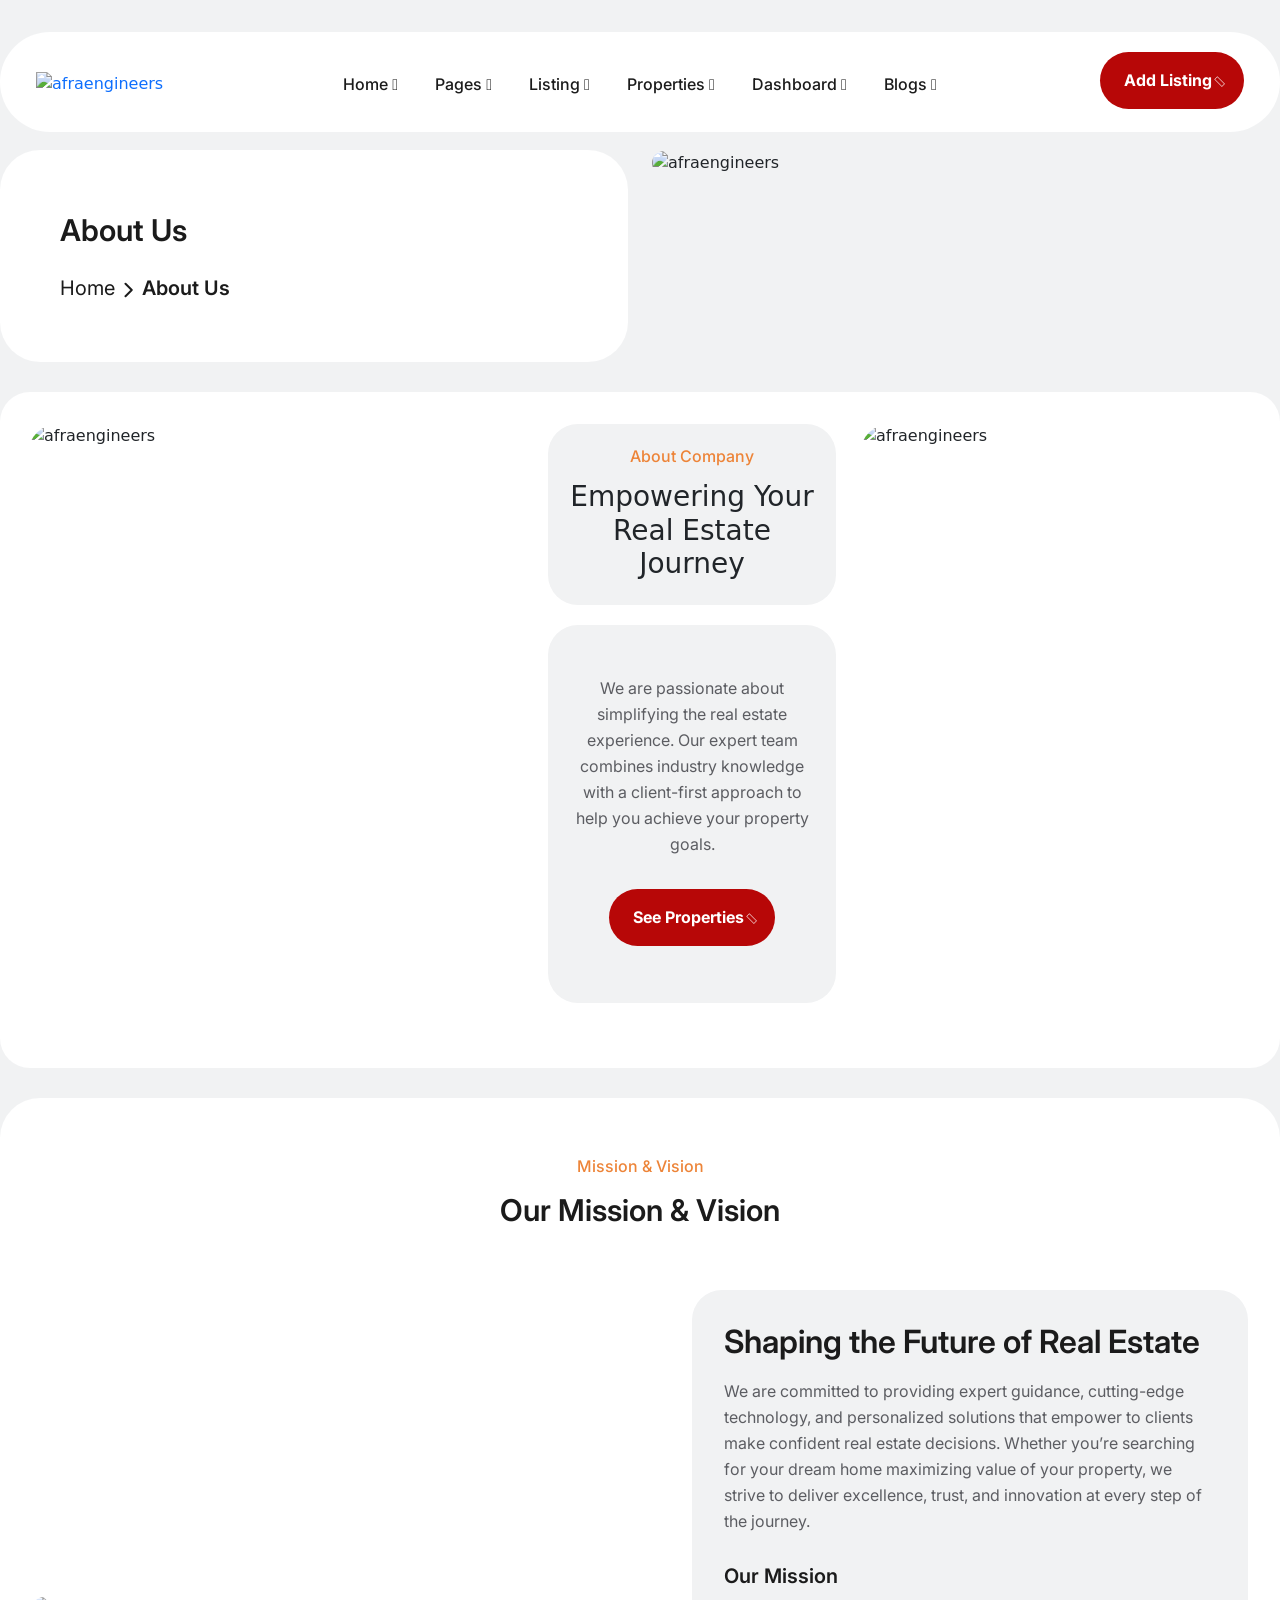
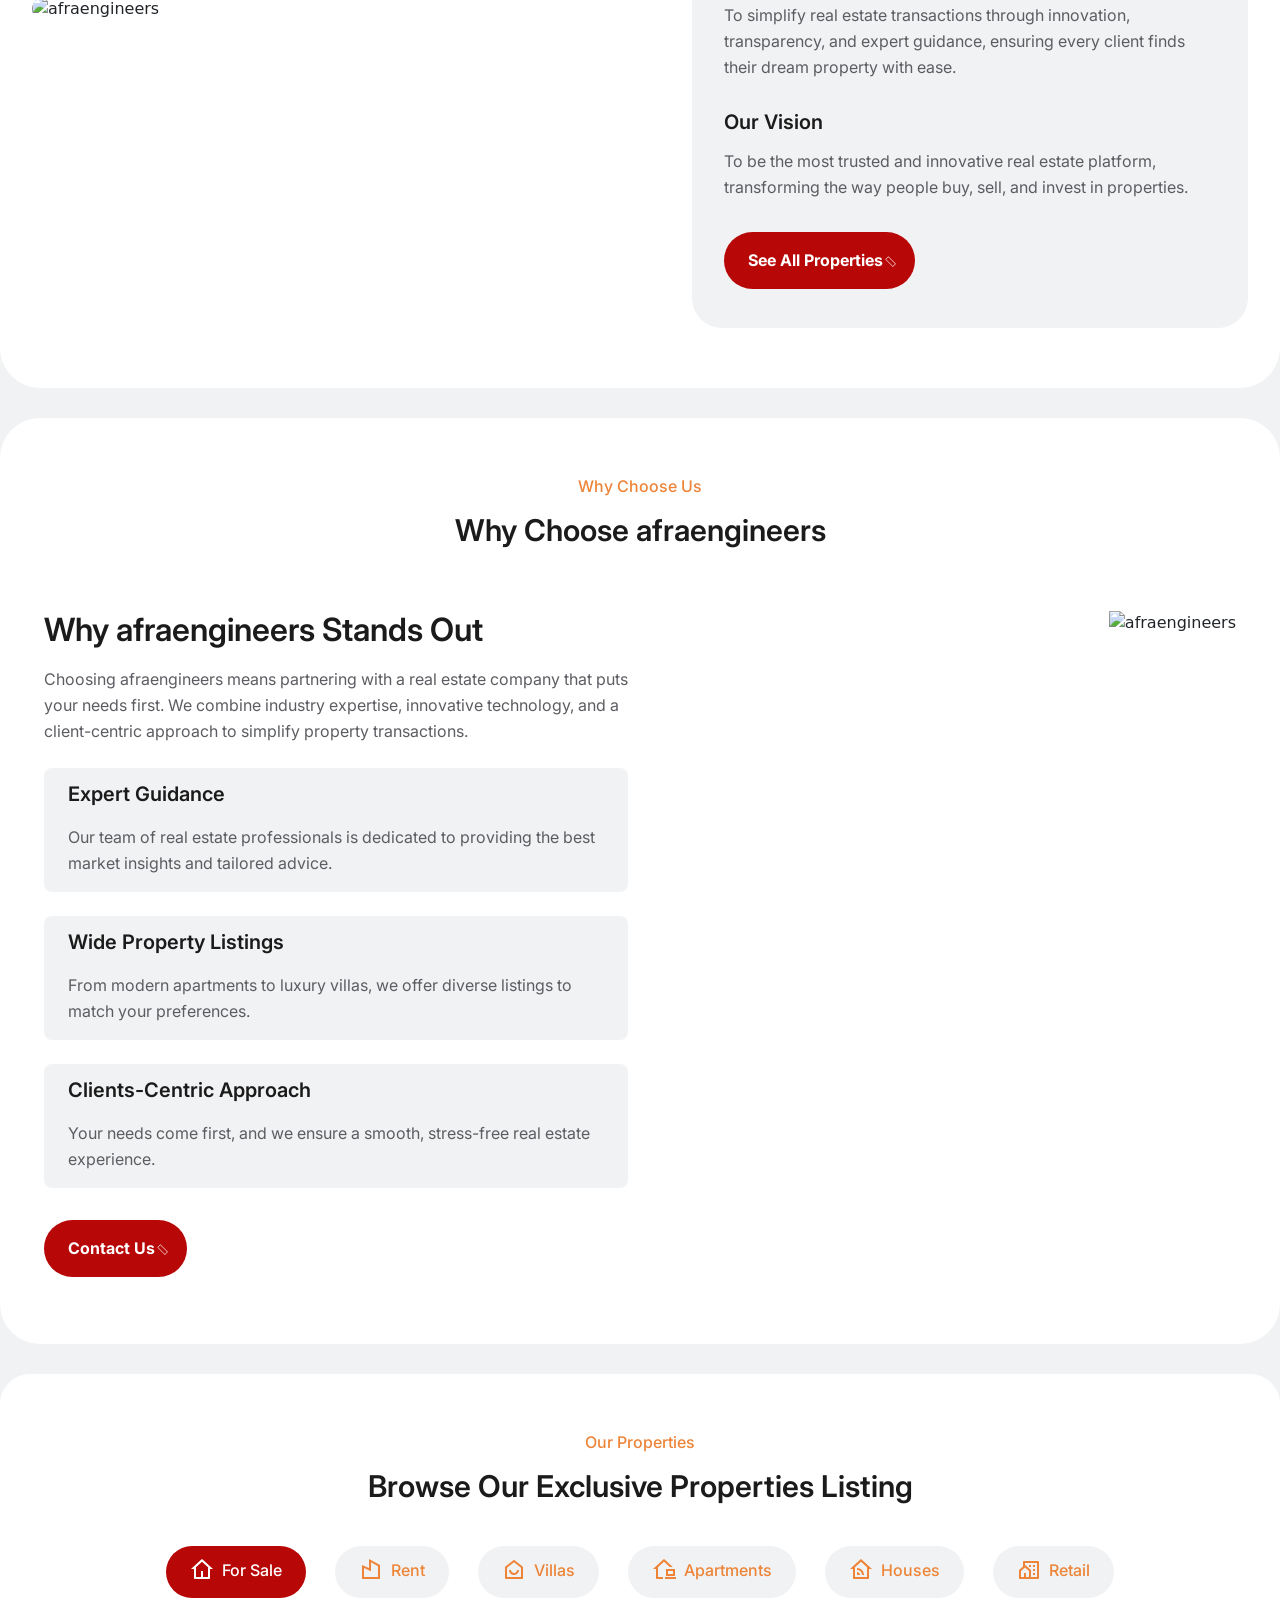
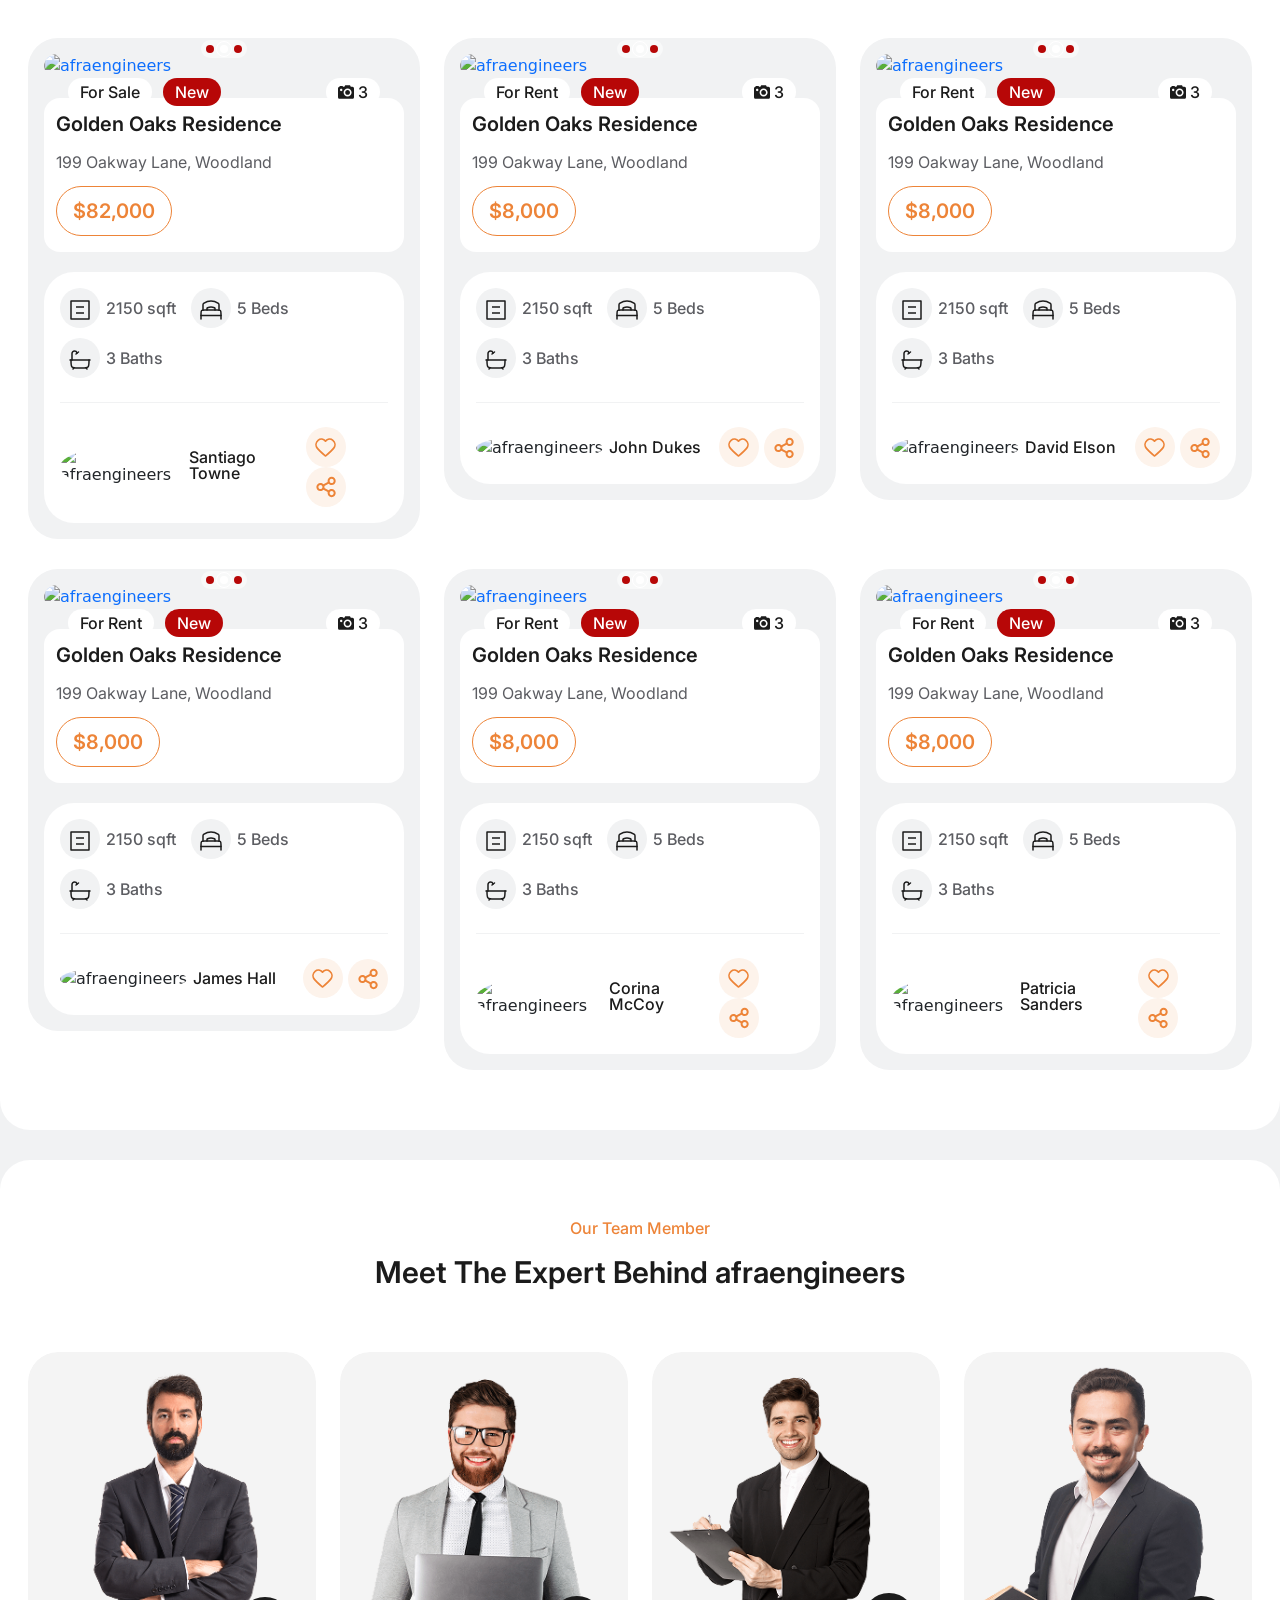
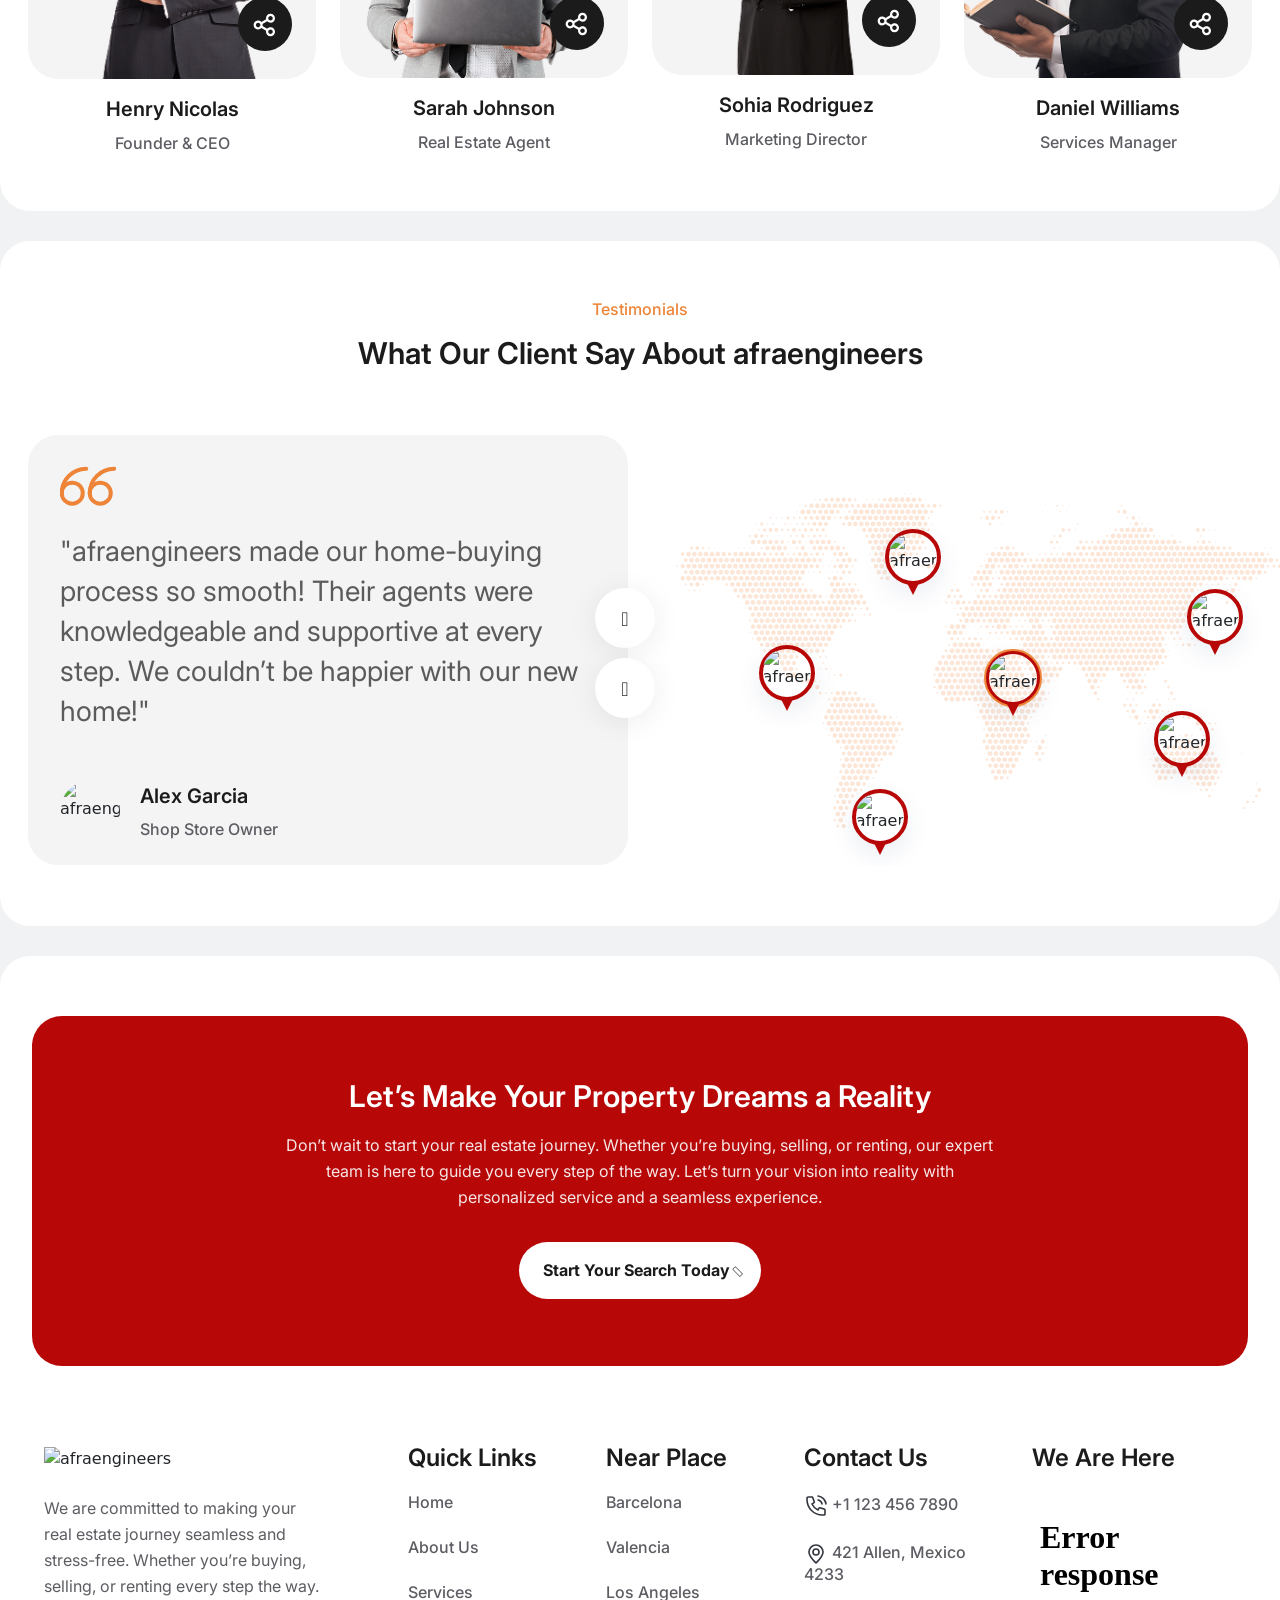
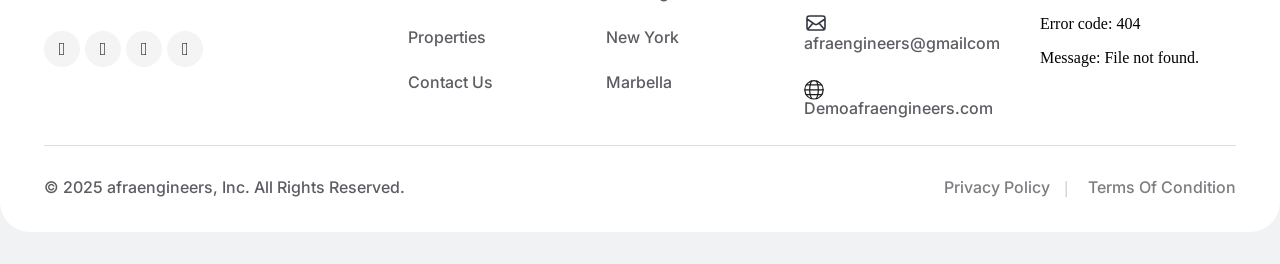
==== about-us.html @ 625a5a17 "intial changes" ====
<!DOCTYPE html>
<html lang="en">


<!-- Mirrored from afraengineers-html-demo.vercel.app/about-us.html by HTTrack Website Copier/3.x [XR&CO'2014], Wed, 22 Oct 2025 17:05:02 GMT -->
<!-- Added by HTTrack --><meta http-equiv="content-type" content="text/html;charset=utf-8" /><!-- /Added by HTTrack -->
<head>
  <meta charset="UTF-8">
  <meta name="viewport" content="width=device-width, initial-scale=1.0">
  <title>afraengineers - Real Esate Template </title>
  <!--=====FAB ICON=======-->
  <link rel="shortcut icon" href="assets/img/logo/fav-logo1.png" type="image/x-icon">
  <!--===== CSS LINK =======-->
  <link rel="stylesheet" href="assets/css/plugins/bootstrap.min.css">
  <link rel="stylesheet" href="assets/css/plugins/aos.css">
  <link rel="stylesheet" href="assets/css/plugins/fontawesome.css">
  <link rel="stylesheet" href="assets/css/plugins/magnific-popup.css">
  <link rel="stylesheet" href="assets/css/plugins/owlcarousel.min.css">
  <link rel="stylesheet" href="assets/css/plugins/sidebar.css">
  <link rel="stylesheet" href="assets/css/plugins/slick-slider.css">
  <link rel="stylesheet" href="assets/css/plugins/nice-select.css">
  <link rel="stylesheet" href="assets/css/plugins/swiper-slider.css">
  <link rel="stylesheet" href="assets/css/plugins/odometer.css">
  <link rel="stylesheet" href="assets/css/main.css">
</head>

<body class="body1 b-bg1">
  <!--===== PRELOADER STARTS =======-->
  <div class="preloader">
    <div class="loading-container">
      <div class="loading"></div>
      <div id="loading-icon"><img src="assets/img/logo/preloader.png" alt="afraengineers"></div>
    </div>
  </div>
  <!--===== PRELOADER ENDS =======-->
  <!--===== PROGRESS STARTS=======-->
  <div class="paginacontainer">
    <div class="progress-wrap">
      <svg class="progress-circle svg-content" width="100%" height="100%" viewBox="-1 -1 102 102">
        <path d="M50,1 a49,49 0 0,1 0,98 a49,49 0 0,1 0,-98" />
      </svg>
    </div>
  </div>
  <!--===== PROGRESS ENDS=======-->
  <!--=====HEADER START=======-->
  <header class="homepage1-body">
    <div id="vl-header-sticky" class="vl-header-area vl-transparent-header">
      <div class="container-fluid">
        <div class="row align-items-center">
          <div class="col-lg-2 col-md-6 col-6">
            <div class="vl-logo">
              <a href="index-2.html"><img src="assets/img/logo/logo1.png" alt="afraengineers"></a>
            </div>
          </div>
          <div class="col-lg-8 d-none d-lg-block">
            <div class="vl-main-menu text-center">
              <nav class="vl-mobile-menu-active">
                <ul>
                  <li class="has-dropdown">
                    <a href="#">Home <span><i class="fa-solid fa-angle-down d-lg-inline d-none"></i></span></a>
                    <div class="vl-mega-menu d-none d-lg-block">
                      <div class="vl-home-menu">
                        <div class="row gx-3 row-cols-1 row-cols-md-1 row-cols-lg-4">
                          <div class="col">
                            <div class="vl-home-thumb">
                              <div class="img1">
                                <img src="assets/img/all-images/demo/demo-img1.png" alt="afraengineers">
                              </div>
                              <a href="index-2.html">afraengineers - Homepage 01</a>
                              <div class="btn-area1">
                                <a href="index-2.html" class="vl-btn1">View Demo <span class="arrow1"><i class="fa-solid fa-arrow-right"></i></span><span class="arrow2"><i class="fa-solid fa-arrow-right"></i></span></a>
                              </div>
                              <div class="space20 d-lg-none d-block"></div>
                            </div>
                          </div>
                          <div class="col">
                            <div class="vl-home-thumb">
                              <div class="img1">
                                <img src="assets/img/all-images/demo/demo-img2.png" alt="afraengineers">
                              </div>
                              <a href="index2.html">afraengineers - Homepage 02</a>
                              <div class="btn-area1">
                                <a href="index2.html" class="vl-btn1">View Demo <span class="arrow1"><i class="fa-solid fa-arrow-right"></i></span><span class="arrow2"><i class="fa-solid fa-arrow-right"></i></span></a>
                              </div>
                              <div class="space20 d-lg-none d-block"></div>
                            </div>
                          </div>
                          <div class="col ">
                            <div class="vl-home-thumb">
                              <div class="img1">
                                <img src="assets/img/all-images/demo/demo-img3.png" alt="afraengineers">
                              </div>
                              <a href="index3.html">afraengineers - Homepage 03</a>
                              <div class="btn-area1">
                                <a href="index3.html" class="vl-btn1">View Demo <span class="arrow1"><i class="fa-solid fa-arrow-right"></i></span><span class="arrow2"><i class="fa-solid fa-arrow-right"></i></span></a>
                              </div>
                              <div class="space20 d-lg-none d-block"></div>
                            </div>
                          </div>
                          <div class="col ">
                            <div class="vl-home-thumb">
                              <div class="img1">
                                <img src="assets/img/all-images/demo/demo-img4.png" alt="afraengineers">
                              </div>
                              <a href="index4.html">afraengineers - Homepage 04</a>
                              <div class="btn-area1">
                                <a href="index4.html" class="vl-btn1">View Demo <span class="arrow1"><i class="fa-solid fa-arrow-right"></i></span><span class="arrow2"><i class="fa-solid fa-arrow-right"></i></span></a>
                              </div>
                              <div class="space20 d-lg-none d-block"></div>
                            </div>
                          </div>
                        </div>
                      </div>
                    </div>
                    <!--Only for mobile menu-->
                    <ul class="sub-menu d-lg-none">
                      <li><a href="index-2.html">Homepage 01</a></li>
                      <li><a href="index2.html">Homepage 02</a></li>
                      <li><a href="index3.html">Homepage 03</a></li>
                      <li><a href="index4.html">Homepage 04</a></li>
                    </ul>
                  </li>
                  <li class="has-dropdown">
                    <a href="#">Pages <span><i class="fa-solid fa-angle-down d-lg-inline d-none"></i></span></a>
                    <ul class="sub-menu">
                      <li><a href="about-us.html">About Us</a></li>
                      <li><a href="our-service.html">Our Services</a></li>
                      <li><a href="pricing.html">Pricing</a></li>
                      <li><a href="contact.html">Contact Us</a></li>
                      <li><a href="faq.html">FAQ's</a></li>
                      <li><a href="privacy-policy.html">Privacy Policy</a></li>
                    </ul>
                  </li>
                  <li><a href="#">Listing <span><i class="fa-solid fa-angle-down d-lg-inline d-none"></i></span></a>
                    <ul class="sub-menu">
                      <li><a href="property-halfmap-grid.html">Property Half Grid</a></li>
                      <li><a href="property-halfmap-list.html">Property Half Map List</a></li>
                      <li><a href="topmap-grid.html">Property Top Map Grid</a></li>
                      <li><a href="topmap-list.html">Property Top Map List</a></li>
                      <li><a href="sidebar-grid.html">Find Sidebar Grid</a></li>
                      <li><a href="sidebar-list.html">Find Sidebar List</a></li>
                    </ul>
                  </li>
                  <li><a href="#">Properties <span><i class="fa-solid fa-angle-down d-lg-inline d-none"></i></span></a>
                    <ul class="sub-menu">
                      <li><a href="property-details-v1.html">Property Details 01</a></li>
                      <li><a href="property-details-v2.html">Property Details 02</a></li>
                      <li><a href="property-details-v3.html">Property Details 03</a></li>
                      <li><a href="property-details-v4.html">Property Details 04</a></li>
                    </ul>
                  </li>
                  <li><a href="#">Dashboard <span><i class="fa-solid fa-angle-down d-lg-inline d-none"></i></span></a>
                    <ul class="sub-menu">
                      <li><a href="dashboard.html">Dashboard</a></li>
                      <li><a href="my-property.html">My Properties</a></li>
                      <li><a href="message.html">Message</a></li>
                      <li><a href="my-favorites.html">My Favourites</a></li>
                      <li><a href="reviews.html">Reviews</a></li>
                      <li><a href="my-profile.html">My Propfile</a></li>
                      <li><a href="add-property.html">Add Property</a></li>
                    </ul>
                  </li>
                  <li><a href="#">Blogs <span><i class="fa-solid fa-angle-down d-lg-inline d-none"></i></span></a>
                    <ul class="sub-menu">
                      <li><a href="blog.html">Blog Default</a></li>
                      <li><a href="blog-grid.html">Blog Grid</a></li>
                      <li><a href="blog-detail.html">Blog Post Details</a></li>
                    </ul>
                  </li>
                </ul>
              </nav>
            </div>
          </div>
          <div class="col-lg-2 col-md-6 col-6">
            <div class="vl-hero-btn d-none d-lg-block text-end">
              <div class="btn-area1">
                <a href="add-property.html" class="vl-btn1">Add Listing <span class="arrow1"><i class="fa-solid fa-arrow-right"></i></span><span class="arrow2"><i class="fa-solid fa-arrow-right"></i></span></a>
              </div>
            </div>
            <div class="vl-header-action-item d-block d-lg-none">
              <button type="button" class="vl-offcanvas-toggle">
                <i class="fa-solid fa-bars-staggered"></i>
              </button>
            </div>
          </div>
        </div>
      </div>
    </div>
  </header>
  <!--=====HEADER END =======-->
  <!--===== MOBILE HEADER STARTS =======-->
  <div class="homepage1-body">
    <div class="vl-offcanvas">
      <div class="vl-offcanvas-wrapper">
        <div class="vl-offcanvas-header d-flex justify-content-between align-items-center mb-90">
          <div class="vl-offcanvas-logo">
            <a href="index-2.html"><img src="assets/img/logo/logo1.png" alt="afraengineers"></a>
          </div>
          <div class="vl-offcanvas-close">
            <button class="vl-offcanvas-close-toggle"><i class="fa-solid fa-xmark"></i></button>
          </div>
        </div>
        <div class="vl-offcanvas-menu d-lg-none mb-40">
          <nav></nav>
        </div>
        <div class="space20"></div>
        <div class="vl-offcanvas-info">
          <h3 class="vl-offcanvas-sm-title">Contact Us</h3>
          <div class="space20"></div>
          <span><a href="#"> <i class="fa-regular fa-envelope"></i> +57 9954 6476</a></span>
          <span><a href="#"><i class="fa-solid fa-phone"></i> hello@exdos.com</a></span>
          <span><a href="#"><i class="fa-solid fa-location-dot"></i> Bhemeara,Kushtia</a></span>
        </div>
        <div class="space20"></div>
        <div class="vl-offcanvas-social">
          <h3 class="vl-offcanvas-sm-title">Follow Us</h3>
          <div class="space20"></div>
          <a href="#"><i class="fab fa-facebook-f"></i></a>
          <a href="#"><i class="fab fa-twitter"></i></a>
          <a href="#"><i class="fab fa-linkedin-in"></i></a>
          <a href="#"><i class="fab fa-instagram"></i></a>
        </div>
      </div>
    </div>
    <div class="vl-offcanvas-overlay"></div>
  </div>
  <!--===== MOBILE HEADER STARTS =======-->
  <!--===== HERO AREA STARTS =======-->
  <div class="inner-header-area">
    <div class="containe-fluid">
      <div class="row">
        <div class="col-lg-6">
          <div class="inner-header heading1">
            <h2>About Us</h2>
            <div class="space28"></div>
            <p><a href="index-2.html">Home</a> <svg xmlns="http://www.w3.org/2000/svg" width="9" height="16" viewBox="0 0 9 16" fill="none">
                <path d="M1.5 1.74997L7.75 7.99997L1.5 14.25" stroke="#1B1B1B" stroke-width="2" stroke-linecap="round" stroke-linejoin="round" />
              </svg> About Us</p>
          </div>
        </div>
        <div class="col-lg-6">
          <div class="inner-images">
            <img src="assets/img/all-images/hero/hero-img9.png" alt="afraengineers">
          </div>
        </div>
      </div>
    </div>
  </div>
  <!--===== HERO AREA ENDS =======-->
  <div class="space30"></div>
  <!--===== ABOUT AREA STARTS =======-->
  <div class="about1-section-area">
    <div class="container-fluid">
      <div class="row">
        <div class="col-lg-5">
          <div class="about-img1 image-anime reveal">
            <img src="assets/img/all-images/about/about-img1.png" alt="afraengineers">
          </div>
        </div>
        <div class="col-lg-3">
          <div class="heading1">
            <div class="head">
              <h5>About Company</h5>
              <div class="space16"></div>
              <h3>Empowering Your Real Estate Journey</h3>
            </div>
            <div class="space20"></div>
            <div class="perag-bg">
              <p data-aos="fade-up" data-aos-duration="900">We are passionate about simplifying the real estate experience. Our expert team combines industry knowledge with a client-first approach to help you achieve your property goals. </p>
              <div class="space32"></div>
              <div class="btn-area1" data-aos="fade-up" data-aos-duration="1000">
                <a href="property-details-v1.html" class="vl-btn1">See Properties <span class="arrow1"><i class="fa-solid fa-arrow-right"></i></span><span class="arrow2"><i class="fa-solid fa-arrow-right"></i></span></a>
              </div>
            </div>
          </div>
        </div>
        <div class="col-lg-4">
          <div class="about-img2 image-anime reveal">
            <img src="assets/img/all-images/about/about-img2.png" alt="afraengineers">
          </div>
        </div>
      </div>
    </div>
  </div>
  <!--===== ABOUT AREA ENDS =======-->
  <div class="space30"></div>
  <!--===== OTHERS AREA STARTS =======-->
  <div class="miision1">
    <div class="containr-fluid">
      <div class="row">
        <div class="col-lg-6 m-auto">
          <div class="heading1 text-center space-margin60">
            <h5>Mission & Vision</h5>
            <div class="space16"></div>
            <h2>Our Mission & Vision</h2>
          </div>
        </div>
      </div>
      <div class="row align-items-center">
        <div class="col-lg-6">
          <div class="images1">
            <img src="assets/img/all-images/others/others-img8.png" alt="afraengineers">
          </div>
        </div>
        <div class="col-lg-6">
          <div class="mission-heading heading1">
            <h2>Shaping the Future of Real Estate</h2>
            <div class="space16"></div>
            <p>We are committed to providing expert guidance, cutting-edge technology, and personalized solutions that empower to clients make confident real estate decisions. Whether you’re searching for your dream home maximizing value of your property, we strive to deliver excellence, trust, and innovation at every step of the journey.</p>
            <div class="space32"></div>
            <h3>Our Mission</h3>
            <div class="space16"></div>
            <p>To simplify real estate transactions through innovation, transparency, and expert guidance, ensuring every client finds their dream property with ease.</p>
            <div class="space32"></div>
            <h3>Our Vision</h3>
            <div class="space16"></div>
            <p>To be the most trusted and innovative real estate platform, transforming the way people buy, sell, and invest in properties.</p>
            <div class="space32"></div>
            <div class="btn-area1">
              <a href="property-details-v1.html" class="vl-btn1">See All Properties <span class="arrow1"><i class="fa-solid fa-arrow-right"></i></span><span class="arrow2"><i class="fa-solid fa-arrow-right"></i></span></a>
            </div>
          </div>
        </div>
      </div>
    </div>
  </div>
  <!--===== OTHERS AREA ENDS =======-->
  <div class="space30"></div>
  <!--===== OTHERS AREA STARTS =======-->
  <div class="choose1">
    <div class="container-fluid">
      <div class="row">
        <div class="col-lg-5 m-auto">
          <div class="heading1 text-center space-margin60">
            <h5>Why Choose Us</h5>
            <div class="space16"></div>
            <h2>Why Choose afraengineers</h2>
          </div>
        </div>
      </div>
      <div class="row">
        <div class="col-lg-6">
          <div class="choose-heading heading1">
            <h2>Why afraengineers Stands Out</h2>
            <div class="space16"></div>
            <p>Choosing afraengineers means partnering with a real estate company that puts your needs first. We combine industry expertise, innovative technology, and a client-centric approach to simplify property transactions.</p>
            <div class="space24"></div>
            <div class="choose-box">
              <a href="our-service.html">Expert Guidance</a>
              <div class="space16"></div>
              <p>Our team of real estate professionals is dedicated to providing the best market insights and tailored advice.</p>
            </div>
            <div class="space24"></div>
            <div class="choose-box">
              <a href="our-service.html">Wide Property Listings</a>
              <div class="space16"></div>
              <p>From modern apartments to luxury villas, we offer diverse listings to match your preferences.</p>
            </div>
            <div class="space24"></div>
            <div class="choose-box">
              <a href="our-service.html">Clients-Centric Approach</a>
              <div class="space16"></div>
              <p>Your needs come first, and we ensure a smooth, stress-free real estate experience.</p>
            </div>
            <div class="space32"></div>
            <div class="btn-area1">
              <a href="contact.html" class="vl-btn1">Contact Us <span class="arrow1"><i class="fa-solid fa-arrow-right"></i></span><span class="arrow2"><i class="fa-solid fa-arrow-right"></i></span></a>
            </div>
          </div>
        </div>
        <div class="col-lg-6">
          <div class="chosse-images">
            <img src="assets/img/elements/elements8.png" alt="afraengineers" class="elements8">
            <div class="img1 text-end">
              <img src="assets/img/all-images/others/others-img9.png" alt="afraengineers">
            </div>
            <div class="img2">
              <img src="assets/img/all-images/others/others-img10.png" alt="afraengineers">
            </div>
          </div>
        </div>
      </div>
    </div>
  </div>
  <!--===== OTHERS AREA ENDS =======-->
  <div class="space30"></div>
  <!--===== PROPERTY AREA STARTS =======-->
  <div class="property1">
    <div class="container-fluid">
      <div class="row">
        <div class="col-lg-9 m-auto">
          <div class="heading1 text-center">
            <h5>Our Properties</h5>
            <div class="space16"></div>
            <h2>Browse Our Exclusive Properties Listing</h2>
          </div>
          <div class="space40"></div>
        </div>
      </div>
      <div class="row">
        <div class="col-lg-10 m-auto">
          <div class="property-list-tab">
            <ul class="nav nav-pills" id="pills-tab" role="tablist">
              <li class="nav-item" role="presentation">
                <button class="nav-link active" id="pills-home-tab" data-bs-toggle="pill" data-bs-target="#pills-home" type="button" role="tab" aria-controls="pills-home" aria-selected="true"><svg xmlns="http://www.w3.org/2000/svg" viewBox="0 0 24 24" fill="currentColor">
                    <path d="M19 21H5C4.44772 21 4 20.5523 4 20V11L1 11L11.3273 1.6115C11.7087 1.26475 12.2913 1.26475 12.6727 1.6115L23 11L20 11V20C20 20.5523 19.5523 21 19 21ZM13 19H18V9.15745L12 3.7029L6 9.15745V19H11V13H13V19Z"></path>
                  </svg> For Sale</button>
              </li>
              <li class="nav-item" role="presentation">
                <button class="nav-link" id="pills-profile-tab" data-bs-toggle="pill" data-bs-target="#pills-profile" type="button" role="tab" aria-controls="pills-profile" aria-selected="false"><svg xmlns="http://www.w3.org/2000/svg" viewBox="0 0 24 24" fill="currentColor">
                    <path d="M10 10.1111V1L21 7V21H3V7L10 10.1111ZM12 4.36908V13.1886L5 10.0775V19H19V8.18727L12 4.36908Z"></path>
                  </svg> Rent</button>
              </li>
              <li class="nav-item" role="presentation">
                <button class="nav-link" id="pills-contact-tab" data-bs-toggle="pill" data-bs-target="#pills-contact" type="button" role="tab" aria-controls="pills-contact" aria-selected="false"><svg xmlns="http://www.w3.org/2000/svg" viewBox="0 0 24 24" fill="currentColor">
                    <path d="M19 19V9.79875L12 4.27675L5 9.79875V19H19ZM21 20C21 20.5523 20.5523 21 20 21H4C3.44772 21 3 20.5523 3 20V9.31391C3 9.00773 3.14027 8.71843 3.38065 8.52879L11.3807 2.21793C11.7438 1.93142 12.2562 1.93142 12.6193 2.21793L20.6193 8.52879C20.8597 8.71843 21 9.00773 21 9.31391V20ZM7 12H9C9 13.6569 10.3431 15 12 15C13.6569 15 15 13.6569 15 12H17C17 14.7614 14.7614 17 12 17C9.23858 17 7 14.7614 7 12Z"></path>
                  </svg> Villas</button>
              </li>
              <li class="nav-item" role="presentation">
                <button class="nav-link" id="pills-contact1-tab" data-bs-toggle="pill" data-bs-target="#pills-contact1" type="button" role="tab" aria-controls="pills-contact1" aria-selected="false"><svg xmlns="http://www.w3.org/2000/svg" viewBox="0 0 24 24" fill="currentColor">
                    <path d="M12.6727 1.61162 20.7999 9H17.8267L12 3.70302 6 9.15757V19.0001H11V21.0001H5C4.44772 21.0001 4 20.5524 4 20.0001V11.0001L1 11.0001 11.3273 1.61162C11.7087 1.26488 12.2913 1.26488 12.6727 1.61162ZM14 11H23V18H14V11ZM16 13V16H21V13H16ZM24 21H13V19H24V21Z"></path>
                  </svg> Apartments</button>
              </li>
              <li class="nav-item" role="presentation">
                <button class="nav-link" id="pills-contact2-tab" data-bs-toggle="pill" data-bs-target="#pills-contact2" type="button" role="tab" aria-controls="pills-contact2" aria-selected="false"><svg xmlns="http://www.w3.org/2000/svg" viewBox="0 0 24 24" fill="currentColor">
                    <path d="M6 19H18V9.15745L12 3.7029L6 9.15745V19ZM19 21H5C4.44772 21 4 20.5523 4 20V11L1 11L11.3273 1.6115C11.7087 1.26475 12.2913 1.26475 12.6727 1.6115L23 11L20 11V20C20 20.5523 19.5523 21 19 21ZM8 9.99998C11.866 9.99998 15 13.134 15 17H13C13 14.2386 10.7614 12 8 12V9.99998ZM8 14C9.65685 14 11 15.3431 11 17H8V14Z"></path>
                  </svg> Houses</button>
              </li>
              <li class="nav-item" role="presentation">
                <button class="nav-link" id="pills-contact3-tab" data-bs-toggle="pill" data-bs-target="#pills-contact3" type="button" role="tab" aria-controls="pills-contact3" aria-selected="false"><svg xmlns="http://www.w3.org/2000/svg" viewBox="0 0 24 24" fill="currentColor">
                    <path d="M21 21H3C2.44772 21 2 20.5523 2 20V12.4868C2 12.1978 2.12501 11.9229 2.34282 11.733L6 8.54435V4C6 3.44772 6.44772 3 7 3H21C21.5523 3 22 3.44772 22 4V20C22 20.5523 21.5523 21 21 21ZM9 19H12V12.9416L8 9.45402L4 12.9416V19H7V15H9V19ZM14 19H20V5H8V7.12729C8.23444 7.12729 8.46888 7.20938 8.65718 7.37355L13.6572 11.733C13.875 11.9229 14 12.1978 14 12.4868V19ZM16 11H18V13H16V11ZM16 15H18V17H16V15ZM16 7H18V9H16V7ZM12 7H14V9H12V7Z"></path>
                  </svg> Retail</button>
              </li>
            </ul>
          </div>
        </div>
        <div class="space40"></div>
        <div class="col-lg-12">
          <div class="main-tabs-area">
            <div class="tab-content" id="pills-tabContent">
              <div class="tab-pane fade show active" id="pills-home" role="tabpanel" aria-labelledby="pills-home-tab" tabindex="0">
                <div class="row">
                  <div class="col-lg-4 col-md-6">
                    <div class="property-single-boxarea">
                      <div class="property-list-img-area owl-carousel">
                        <a href="property-details-v1.html">
                          <div class="img1 image-anime">
                            <img src="assets/img/all-images/properties/property-img1.png" alt="afraengineers">
                          </div>
                        </a>
                        <a href="property-details-v1.html">
                          <div class="img1 image-anime">
                            <img src="assets/img/all-images/properties/property-img2.png" alt="afraengineers">
                          </div>
                        </a>
                        <a href="property-details-v1.html">
                          <div class="img1 image-anime">
                            <img src="assets/img/all-images/properties/property-img3.png" alt="afraengineers">
                          </div>
                        </a>
                      </div>
                      <div class="space20"></div>
                      <div class="property-price">
                        <div class="text">
                          <a href="property-details-v1.html" class="title">Golden Oaks Residence</a>
                          <div class="space16"></div>
                          <p>199 Oakway Lane, Woodland </p>
                        </div>
                        <a href="#" class="price">$82,000</a>
                      </div>
                      <div class="space20"></div>
                      <div class="property-other-widget">
                        <ul>
                          <li><span><svg xmlns="http://www.w3.org/2000/svg" width="24" height="24" viewBox="0 0 24 24" fill="none">
                                <path d="M8 9H16M8 15H16" stroke="#1B1B1B" stroke-width="1.5" stroke-linejoin="round" />
                                <path d="M3 21H21V3.00046L3 3V21Z" stroke="#1B1B1B" stroke-width="1.5" stroke-linejoin="round" />
                              </svg></span>2150 sqft</li>
                          <li><span><svg xmlns="http://www.w3.org/2000/svg" width="24" height="24" viewBox="0 0 24 24" fill="none">
                                <path d="M22 17.5H2" stroke="#1B1B1B" stroke-width="1.5" stroke-linecap="round" stroke-linejoin="round" />
                                <path d="M22 21V16C22 14.1144 22 13.1716 21.4142 12.5858C20.8284 12 19.8856 12 18 12H6C4.11438 12 3.17157 12 2.58579 12.5858C2 13.1716 2 14.1144 2 16V21" stroke="#1B1B1B" stroke-width="1.5" stroke-linecap="round" stroke-linejoin="round" />
                                <path d="M16 12V10.6178C16 10.1103 15.9085 9.94054 15.4396 9.7405C14.4631 9.32389 13.2778 9 12 9C10.7222 9 9.53688 9.32389 8.5604 9.7405C8.09154 9.94054 8 10.1103 8 10.6178V12" stroke="#1B1B1B" stroke-width="1.5" stroke-linecap="round" />
                                <path d="M20 12V7.36057C20 6.66893 20 6.32311 19.8292 5.99653C19.6584 5.66995 19.4151 5.50091 18.9284 5.16283C16.9661 3.79978 14.5772 3 12 3C9.42282 3 7.03391 3.79978 5.07163 5.16283C4.58492 5.50091 4.34157 5.66995 4.17079 5.99653C4 6.32311 4 6.66893 4 7.36057V12" stroke="#1B1B1B" stroke-width="1.5" stroke-linecap="round" />
                              </svg></span>5 Beds</li>
                          <li><span><svg xmlns="http://www.w3.org/2000/svg" width="24" height="24" viewBox="0 0 24 24" fill="none">
                                <path d="M6 20L5 21M18 20L19 21" stroke="#1B1B1B" stroke-width="1.5" stroke-linecap="round" />
                                <path d="M3 12V13C3 16.2998 3 17.9497 4.02513 18.9749C5.05025 20 6.70017 20 10 20H14C17.2998 20 18.9497 20 19.9749 18.9749C21 17.9497 21 16.2998 21 13V12" stroke="#1B1B1B" stroke-width="1.5" stroke-linecap="round" stroke-linejoin="round" />
                                <path d="M2 12H22" stroke="#1B1B1B" stroke-width="1.5" stroke-linecap="round" />
                                <path d="M4 12V5.5234C4 4.12977 5.12977 3 6.5234 3C7.64166 3 8.62654 3.73598 8.94339 4.80841L9 5" stroke="#1B1B1B" stroke-width="1.5" stroke-linecap="round" />
                                <path d="M8 6L10.5 4" stroke="#1B1B1B" stroke-width="1.5" stroke-linecap="round" />
                              </svg></span>3 Baths</li>
                        </ul>
                        <div class="space24"></div>
                        <div class="btn-area">
                          <div class="name-area">
                            <div class="img">
                              <img src="assets/img/all-images/others/others-img1.png" alt="afraengineers">
                            </div>
                            <div class="text">
                              <a href="#">Santiago Towne</a>
                            </div>
                          </div>
                          <div class="love-share">
                            <a href="javascript:void(0)" class="heart"><img src="assets/img/icons/heart2.svg" alt="afraengineers" class="heart1"> <img src="assets/img/icons/heart1.svg" alt="afraengineers" class="heart2"></a>
                            <a href="#" class="share"><svg xmlns="http://www.w3.org/2000/svg" width="19" height="20" viewBox="0 0 19 20" fill="none">
                                <path
                                  d="M11.0373 14.6505L7.14942 12.5297C6.47355 13.2521 5.51175 13.7034 4.44452 13.7034C2.39902 13.7034 0.740814 12.0452 0.740814 9.99974C0.740814 7.95424 2.39902 6.29603 4.44452 6.29603C5.51169 6.29603 6.47345 6.74739 7.14931 7.46961L11.0373 5.34893C10.9646 5.05938 10.926 4.75628 10.926 4.44418C10.926 2.39868 12.5842 0.740479 14.6297 0.740479C16.6752 0.740479 18.3334 2.39868 18.3334 4.44418C18.3334 6.48968 16.6752 8.14789 14.6297 8.14789C13.5625 8.14789 12.6007 7.69651 11.9248 6.97424L8.0369 9.09492C8.10961 9.38446 8.14822 9.68761 8.14822 9.99974C8.14822 10.3119 8.10962 10.6149 8.03693 10.9045L11.9249 13.0252C12.6007 12.303 13.5625 11.8516 14.6297 11.8516C16.6752 11.8516 18.3334 13.5098 18.3334 15.5553C18.3334 17.6008 16.6752 19.259 14.6297 19.259C12.5842 19.259 10.926 17.6008 10.926 15.5553C10.926 15.2432 10.9646 14.94 11.0373 14.6505ZM4.44452 11.8516C5.46727 11.8516 6.29637 11.0225 6.29637 9.99974C6.29637 8.97696 5.46727 8.14789 4.44452 8.14789C3.42177 8.14789 2.59267 8.97696 2.59267 9.99974C2.59267 11.0225 3.42177 11.8516 4.44452 11.8516ZM14.6297 6.29603C15.6525 6.29603 16.4816 5.46693 16.4816 4.44418C16.4816 3.42143 15.6525 2.59233 14.6297 2.59233C13.6069 2.59233 12.7779 3.42143 12.7779 4.44418C12.7779 5.46693 13.6069 6.29603 14.6297 6.29603ZM14.6297 17.4071C15.6525 17.4071 16.4816 16.5781 16.4816 15.5553C16.4816 14.5325 15.6525 13.7034 14.6297 13.7034C13.6069 13.7034 12.7779 14.5325 12.7779 15.5553C12.7779 16.5781 13.6069 17.4071 14.6297 17.4071Z"
                                  fill="#ED8438" />
                              </svg></a>
                          </div>
                        </div>
                      </div>
                      <div class="rent-sale-area">
                        <ul>
                          <li><a href="#">For Sale</a></li>
                          <li><a href="#">New</a></li>
                        </ul>
                        <a href="#" class="camera"><svg xmlns="http://www.w3.org/2000/svg" width="16" height="14" viewBox="0 0 16 14" fill="none">
                            <path d="M12 7.39995C12 8.75995 10.96 9.79995 9.6 9.79995C8.24 9.79995 7.2 8.75995 7.2 7.39995C7.2 6.03995 8.24 4.99995 9.6 4.99995C10.96 4.99995 12 6.03995 12 7.39995ZM16 3.39995V12.2C16 13.08 15.28 13.8 14.4 13.8H1.6C0.72 13.8 0 13.08 0 12.2V3.39995C0 2.51995 0.72 1.79995 1.6 1.79995V0.999951H4.8V1.79995H6.4L7.2 0.199951H12L12.8 1.79995H14.4C15.28 1.79995 16 2.51995 16 3.39995ZM4.4 4.99995C4.4 4.35995 3.84 3.79995 3.2 3.79995C2.56 3.79995 2 4.35995 2 4.99995C2 5.63995 2.56 6.19995 3.2 6.19995C3.84 6.19995 4.4 5.63995 4.4 4.99995ZM13.6 7.39995C13.6 5.15995 11.84 3.39995 9.6 3.39995C7.36 3.39995 5.6 5.15995 5.6 7.39995C5.6 9.63995 7.36 11.4 9.6 11.4C11.84 11.4 13.6 9.63995 13.6 7.39995Z" fill="#1B1B1B" />
                          </svg> 3</a>
                      </div>
                      <div class="btn-area1 text-center">
                        <a href="property-details-v1.html" class="vl-btn1">View Property Details <span class="arrow1"><i class="fa-solid fa-arrow-right"></i></span><span class="arrow2"><i class="fa-solid fa-arrow-right"></i></span></a>
                      </div>
                    </div>
                  </div>
                  <div class="col-lg-4 col-md-6">
                    <div class="property-single-boxarea">
                      <div class="property-list-img-area owl-carousel">
                        <a href="property-details-v1.html">
                          <div class="img1 image-anime">
                            <img src="assets/img/all-images/properties/property-img2.png" alt="afraengineers">
                          </div>
                        </a>
                        <a href="property-details-v1.html">
                          <div class="img1 image-anime">
                            <img src="assets/img/all-images/properties/property-img1.png" alt="afraengineers">
                          </div>
                        </a>
                        <a href="property-details-v1.html">
                          <div class="img1 image-anime">
                            <img src="assets/img/all-images/properties/property-img3.png" alt="afraengineers">
                          </div>
                        </a>
                      </div>
                      <div class="space20"></div>
                      <div class="property-price">
                        <div class="text">
                          <a href="property-details-v1.html" class="title">Golden Oaks Residence</a>
                          <div class="space16"></div>
                          <p>199 Oakway Lane, Woodland </p>
                        </div>
                        <a href="#" class="price">$8,000</a>
                      </div>
                      <div class="space20"></div>
                      <div class="property-other-widget">
                        <ul>
                          <li><span><svg xmlns="http://www.w3.org/2000/svg" width="24" height="24" viewBox="0 0 24 24" fill="none">
                                <path d="M8 9H16M8 15H16" stroke="#1B1B1B" stroke-width="1.5" stroke-linejoin="round" />
                                <path d="M3 21H21V3.00046L3 3V21Z" stroke="#1B1B1B" stroke-width="1.5" stroke-linejoin="round" />
                              </svg></span>2150 sqft</li>
                          <li><span><svg xmlns="http://www.w3.org/2000/svg" width="24" height="24" viewBox="0 0 24 24" fill="none">
                                <path d="M22 17.5H2" stroke="#1B1B1B" stroke-width="1.5" stroke-linecap="round" stroke-linejoin="round" />
                                <path d="M22 21V16C22 14.1144 22 13.1716 21.4142 12.5858C20.8284 12 19.8856 12 18 12H6C4.11438 12 3.17157 12 2.58579 12.5858C2 13.1716 2 14.1144 2 16V21" stroke="#1B1B1B" stroke-width="1.5" stroke-linecap="round" stroke-linejoin="round" />
                                <path d="M16 12V10.6178C16 10.1103 15.9085 9.94054 15.4396 9.7405C14.4631 9.32389 13.2778 9 12 9C10.7222 9 9.53688 9.32389 8.5604 9.7405C8.09154 9.94054 8 10.1103 8 10.6178V12" stroke="#1B1B1B" stroke-width="1.5" stroke-linecap="round" />
                                <path d="M20 12V7.36057C20 6.66893 20 6.32311 19.8292 5.99653C19.6584 5.66995 19.4151 5.50091 18.9284 5.16283C16.9661 3.79978 14.5772 3 12 3C9.42282 3 7.03391 3.79978 5.07163 5.16283C4.58492 5.50091 4.34157 5.66995 4.17079 5.99653C4 6.32311 4 6.66893 4 7.36057V12" stroke="#1B1B1B" stroke-width="1.5" stroke-linecap="round" />
                              </svg></span>5 Beds</li>
                          <li><span><svg xmlns="http://www.w3.org/2000/svg" width="24" height="24" viewBox="0 0 24 24" fill="none">
                                <path d="M6 20L5 21M18 20L19 21" stroke="#1B1B1B" stroke-width="1.5" stroke-linecap="round" />
                                <path d="M3 12V13C3 16.2998 3 17.9497 4.02513 18.9749C5.05025 20 6.70017 20 10 20H14C17.2998 20 18.9497 20 19.9749 18.9749C21 17.9497 21 16.2998 21 13V12" stroke="#1B1B1B" stroke-width="1.5" stroke-linecap="round" stroke-linejoin="round" />
                                <path d="M2 12H22" stroke="#1B1B1B" stroke-width="1.5" stroke-linecap="round" />
                                <path d="M4 12V5.5234C4 4.12977 5.12977 3 6.5234 3C7.64166 3 8.62654 3.73598 8.94339 4.80841L9 5" stroke="#1B1B1B" stroke-width="1.5" stroke-linecap="round" />
                                <path d="M8 6L10.5 4" stroke="#1B1B1B" stroke-width="1.5" stroke-linecap="round" />
                              </svg></span>3 Baths</li>
                        </ul>
                        <div class="space24"></div>
                        <div class="btn-area">
                          <div class="name-area">
                            <div class="img">
                              <img src="assets/img/all-images/others/others-img2.png" alt="afraengineers">
                            </div>
                            <div class="text">
                              <a href="#">John Dukes</a>
                            </div>
                          </div>
                          <div class="love-share">
                            <a href="javascript:void(0)" class="heart"><img src="assets/img/icons/heart2.svg" alt="afraengineers" class="heart1"> <img src="assets/img/icons/heart1.svg" alt="afraengineers" class="heart2"></a>
                            <a href="#" class="share"><svg xmlns="http://www.w3.org/2000/svg" width="19" height="20" viewBox="0 0 19 20" fill="none">
                                <path
                                  d="M11.0373 14.6505L7.14942 12.5297C6.47355 13.2521 5.51175 13.7034 4.44452 13.7034C2.39902 13.7034 0.740814 12.0452 0.740814 9.99974C0.740814 7.95424 2.39902 6.29603 4.44452 6.29603C5.51169 6.29603 6.47345 6.74739 7.14931 7.46961L11.0373 5.34893C10.9646 5.05938 10.926 4.75628 10.926 4.44418C10.926 2.39868 12.5842 0.740479 14.6297 0.740479C16.6752 0.740479 18.3334 2.39868 18.3334 4.44418C18.3334 6.48968 16.6752 8.14789 14.6297 8.14789C13.5625 8.14789 12.6007 7.69651 11.9248 6.97424L8.0369 9.09492C8.10961 9.38446 8.14822 9.68761 8.14822 9.99974C8.14822 10.3119 8.10962 10.6149 8.03693 10.9045L11.9249 13.0252C12.6007 12.303 13.5625 11.8516 14.6297 11.8516C16.6752 11.8516 18.3334 13.5098 18.3334 15.5553C18.3334 17.6008 16.6752 19.259 14.6297 19.259C12.5842 19.259 10.926 17.6008 10.926 15.5553C10.926 15.2432 10.9646 14.94 11.0373 14.6505ZM4.44452 11.8516C5.46727 11.8516 6.29637 11.0225 6.29637 9.99974C6.29637 8.97696 5.46727 8.14789 4.44452 8.14789C3.42177 8.14789 2.59267 8.97696 2.59267 9.99974C2.59267 11.0225 3.42177 11.8516 4.44452 11.8516ZM14.6297 6.29603C15.6525 6.29603 16.4816 5.46693 16.4816 4.44418C16.4816 3.42143 15.6525 2.59233 14.6297 2.59233C13.6069 2.59233 12.7779 3.42143 12.7779 4.44418C12.7779 5.46693 13.6069 6.29603 14.6297 6.29603ZM14.6297 17.4071C15.6525 17.4071 16.4816 16.5781 16.4816 15.5553C16.4816 14.5325 15.6525 13.7034 14.6297 13.7034C13.6069 13.7034 12.7779 14.5325 12.7779 15.5553C12.7779 16.5781 13.6069 17.4071 14.6297 17.4071Z"
                                  fill="#ED8438" />
                              </svg></a>
                          </div>
                        </div>
                      </div>
                      <div class="rent-sale-area">
                        <ul>
                          <li><a href="#">For Rent</a></li>
                          <li><a href="#">New</a></li>
                        </ul>
                        <a href="#" class="camera"><svg xmlns="http://www.w3.org/2000/svg" width="16" height="14" viewBox="0 0 16 14" fill="none">
                            <path d="M12 7.39995C12 8.75995 10.96 9.79995 9.6 9.79995C8.24 9.79995 7.2 8.75995 7.2 7.39995C7.2 6.03995 8.24 4.99995 9.6 4.99995C10.96 4.99995 12 6.03995 12 7.39995ZM16 3.39995V12.2C16 13.08 15.28 13.8 14.4 13.8H1.6C0.72 13.8 0 13.08 0 12.2V3.39995C0 2.51995 0.72 1.79995 1.6 1.79995V0.999951H4.8V1.79995H6.4L7.2 0.199951H12L12.8 1.79995H14.4C15.28 1.79995 16 2.51995 16 3.39995ZM4.4 4.99995C4.4 4.35995 3.84 3.79995 3.2 3.79995C2.56 3.79995 2 4.35995 2 4.99995C2 5.63995 2.56 6.19995 3.2 6.19995C3.84 6.19995 4.4 5.63995 4.4 4.99995ZM13.6 7.39995C13.6 5.15995 11.84 3.39995 9.6 3.39995C7.36 3.39995 5.6 5.15995 5.6 7.39995C5.6 9.63995 7.36 11.4 9.6 11.4C11.84 11.4 13.6 9.63995 13.6 7.39995Z" fill="#1B1B1B" />
                          </svg> 3</a>
                      </div>
                      <div class="btn-area1 text-center">
                        <a href="property-details-v1.html" class="vl-btn1">View Property Details <span class="arrow1"><i class="fa-solid fa-arrow-right"></i></span><span class="arrow2"><i class="fa-solid fa-arrow-right"></i></span></a>
                      </div>
                    </div>
                  </div>
                  <div class="col-lg-4 col-md-6">
                    <div class="property-single-boxarea">
                      <div class="property-list-img-area owl-carousel">
                        <a href="property-details-v1.html">
                          <div class="img1 image-anime">
                            <img src="assets/img/all-images/properties/property-img3.png" alt="afraengineers">
                          </div>
                        </a>
                        <a href="property-details-v1.html">
                          <div class="img1 image-anime">
                            <img src="assets/img/all-images/properties/property-img2.png" alt="afraengineers">
                          </div>
                        </a>
                        <a href="property-details-v1.html">
                          <div class="img1 image-anime">
                            <img src="assets/img/all-images/properties/property-img1.png" alt="afraengineers">
                          </div>
                        </a>
                      </div>
                      <div class="space20"></div>
                      <div class="property-price">
                        <div class="text">
                          <a href="property-details-v1.html" class="title">Golden Oaks Residence</a>
                          <div class="space16"></div>
                          <p>199 Oakway Lane, Woodland </p>
                        </div>
                        <a href="#" class="price">$8,000</a>
                      </div>
                      <div class="space20"></div>
                      <div class="property-other-widget">
                        <ul>
                          <li><span><svg xmlns="http://www.w3.org/2000/svg" width="24" height="24" viewBox="0 0 24 24" fill="none">
                                <path d="M8 9H16M8 15H16" stroke="#1B1B1B" stroke-width="1.5" stroke-linejoin="round" />
                                <path d="M3 21H21V3.00046L3 3V21Z" stroke="#1B1B1B" stroke-width="1.5" stroke-linejoin="round" />
                              </svg></span>2150 sqft</li>
                          <li><span><svg xmlns="http://www.w3.org/2000/svg" width="24" height="24" viewBox="0 0 24 24" fill="none">
                                <path d="M22 17.5H2" stroke="#1B1B1B" stroke-width="1.5" stroke-linecap="round" stroke-linejoin="round" />
                                <path d="M22 21V16C22 14.1144 22 13.1716 21.4142 12.5858C20.8284 12 19.8856 12 18 12H6C4.11438 12 3.17157 12 2.58579 12.5858C2 13.1716 2 14.1144 2 16V21" stroke="#1B1B1B" stroke-width="1.5" stroke-linecap="round" stroke-linejoin="round" />
                                <path d="M16 12V10.6178C16 10.1103 15.9085 9.94054 15.4396 9.7405C14.4631 9.32389 13.2778 9 12 9C10.7222 9 9.53688 9.32389 8.5604 9.7405C8.09154 9.94054 8 10.1103 8 10.6178V12" stroke="#1B1B1B" stroke-width="1.5" stroke-linecap="round" />
                                <path d="M20 12V7.36057C20 6.66893 20 6.32311 19.8292 5.99653C19.6584 5.66995 19.4151 5.50091 18.9284 5.16283C16.9661 3.79978 14.5772 3 12 3C9.42282 3 7.03391 3.79978 5.07163 5.16283C4.58492 5.50091 4.34157 5.66995 4.17079 5.99653C4 6.32311 4 6.66893 4 7.36057V12" stroke="#1B1B1B" stroke-width="1.5" stroke-linecap="round" />
                              </svg></span>5 Beds</li>
                          <li><span><svg xmlns="http://www.w3.org/2000/svg" width="24" height="24" viewBox="0 0 24 24" fill="none">
                                <path d="M6 20L5 21M18 20L19 21" stroke="#1B1B1B" stroke-width="1.5" stroke-linecap="round" />
                                <path d="M3 12V13C3 16.2998 3 17.9497 4.02513 18.9749C5.05025 20 6.70017 20 10 20H14C17.2998 20 18.9497 20 19.9749 18.9749C21 17.9497 21 16.2998 21 13V12" stroke="#1B1B1B" stroke-width="1.5" stroke-linecap="round" stroke-linejoin="round" />
                                <path d="M2 12H22" stroke="#1B1B1B" stroke-width="1.5" stroke-linecap="round" />
                                <path d="M4 12V5.5234C4 4.12977 5.12977 3 6.5234 3C7.64166 3 8.62654 3.73598 8.94339 4.80841L9 5" stroke="#1B1B1B" stroke-width="1.5" stroke-linecap="round" />
                                <path d="M8 6L10.5 4" stroke="#1B1B1B" stroke-width="1.5" stroke-linecap="round" />
                              </svg></span>3 Baths</li>
                        </ul>
                        <div class="space24"></div>
                        <div class="btn-area">
                          <div class="name-area">
                            <div class="img">
                              <img src="assets/img/all-images/others/others-img3.png" alt="afraengineers">
                            </div>
                            <div class="text">
                              <a href="#">David Elson</a>
                            </div>
                          </div>
                          <div class="love-share">
                            <a href="javascript:void(0)" class="heart"><img src="assets/img/icons/heart2.svg" alt="afraengineers" class="heart1"> <img src="assets/img/icons/heart1.svg" alt="afraengineers" class="heart2"></a>
                            <a href="#" class="share"><svg xmlns="http://www.w3.org/2000/svg" width="19" height="20" viewBox="0 0 19 20" fill="none">
                                <path
                                  d="M11.0373 14.6505L7.14942 12.5297C6.47355 13.2521 5.51175 13.7034 4.44452 13.7034C2.39902 13.7034 0.740814 12.0452 0.740814 9.99974C0.740814 7.95424 2.39902 6.29603 4.44452 6.29603C5.51169 6.29603 6.47345 6.74739 7.14931 7.46961L11.0373 5.34893C10.9646 5.05938 10.926 4.75628 10.926 4.44418C10.926 2.39868 12.5842 0.740479 14.6297 0.740479C16.6752 0.740479 18.3334 2.39868 18.3334 4.44418C18.3334 6.48968 16.6752 8.14789 14.6297 8.14789C13.5625 8.14789 12.6007 7.69651 11.9248 6.97424L8.0369 9.09492C8.10961 9.38446 8.14822 9.68761 8.14822 9.99974C8.14822 10.3119 8.10962 10.6149 8.03693 10.9045L11.9249 13.0252C12.6007 12.303 13.5625 11.8516 14.6297 11.8516C16.6752 11.8516 18.3334 13.5098 18.3334 15.5553C18.3334 17.6008 16.6752 19.259 14.6297 19.259C12.5842 19.259 10.926 17.6008 10.926 15.5553C10.926 15.2432 10.9646 14.94 11.0373 14.6505ZM4.44452 11.8516C5.46727 11.8516 6.29637 11.0225 6.29637 9.99974C6.29637 8.97696 5.46727 8.14789 4.44452 8.14789C3.42177 8.14789 2.59267 8.97696 2.59267 9.99974C2.59267 11.0225 3.42177 11.8516 4.44452 11.8516ZM14.6297 6.29603C15.6525 6.29603 16.4816 5.46693 16.4816 4.44418C16.4816 3.42143 15.6525 2.59233 14.6297 2.59233C13.6069 2.59233 12.7779 3.42143 12.7779 4.44418C12.7779 5.46693 13.6069 6.29603 14.6297 6.29603ZM14.6297 17.4071C15.6525 17.4071 16.4816 16.5781 16.4816 15.5553C16.4816 14.5325 15.6525 13.7034 14.6297 13.7034C13.6069 13.7034 12.7779 14.5325 12.7779 15.5553C12.7779 16.5781 13.6069 17.4071 14.6297 17.4071Z"
                                  fill="#ED8438" />
                              </svg></a>
                          </div>
                        </div>
                      </div>
                      <div class="rent-sale-area">
                        <ul>
                          <li><a href="#">For Rent</a></li>
                          <li><a href="#">New</a></li>
                        </ul>
                        <a href="#" class="camera"><svg xmlns="http://www.w3.org/2000/svg" width="16" height="14" viewBox="0 0 16 14" fill="none">
                            <path d="M12 7.39995C12 8.75995 10.96 9.79995 9.6 9.79995C8.24 9.79995 7.2 8.75995 7.2 7.39995C7.2 6.03995 8.24 4.99995 9.6 4.99995C10.96 4.99995 12 6.03995 12 7.39995ZM16 3.39995V12.2C16 13.08 15.28 13.8 14.4 13.8H1.6C0.72 13.8 0 13.08 0 12.2V3.39995C0 2.51995 0.72 1.79995 1.6 1.79995V0.999951H4.8V1.79995H6.4L7.2 0.199951H12L12.8 1.79995H14.4C15.28 1.79995 16 2.51995 16 3.39995ZM4.4 4.99995C4.4 4.35995 3.84 3.79995 3.2 3.79995C2.56 3.79995 2 4.35995 2 4.99995C2 5.63995 2.56 6.19995 3.2 6.19995C3.84 6.19995 4.4 5.63995 4.4 4.99995ZM13.6 7.39995C13.6 5.15995 11.84 3.39995 9.6 3.39995C7.36 3.39995 5.6 5.15995 5.6 7.39995C5.6 9.63995 7.36 11.4 9.6 11.4C11.84 11.4 13.6 9.63995 13.6 7.39995Z" fill="#1B1B1B" />
                          </svg> 3</a>
                      </div>
                      <div class="btn-area1 text-center">
                        <a href="property-details-v1.html" class="vl-btn1">View Property Details <span class="arrow1"><i class="fa-solid fa-arrow-right"></i></span><span class="arrow2"><i class="fa-solid fa-arrow-right"></i></span></a>
                      </div>
                    </div>
                  </div>
                  <div class="col-lg-4 col-md-6">
                    <div class="property-single-boxarea">
                      <div class="property-list-img-area owl-carousel">
                        <a href="property-details-v1.html">
                          <div class="img1 image-anime">
                            <img src="assets/img/all-images/properties/property-img4.png" alt="afraengineers">
                          </div>
                        </a>
                        <a href="property-details-v1.html">
                          <div class="img1 image-anime">
                            <img src="assets/img/all-images/properties/property-img5.png" alt="afraengineers">
                          </div>
                        </a>
                        <a href="property-details-v1.html">
                          <div class="img1 image-anime">
                            <img src="assets/img/all-images/properties/property-img6.png" alt="afraengineers">
                          </div>
                        </a>
                      </div>
                      <div class="space20"></div>
                      <div class="property-price">
                        <div class="text">
                          <a href="property-details-v1.html" class="title">Golden Oaks Residence</a>
                          <div class="space16"></div>
                          <p>199 Oakway Lane, Woodland </p>
                        </div>
                        <a href="#" class="price">$8,000</a>
                      </div>
                      <div class="space20"></div>
                      <div class="property-other-widget">
                        <ul>
                          <li><span><svg xmlns="http://www.w3.org/2000/svg" width="24" height="24" viewBox="0 0 24 24" fill="none">
                                <path d="M8 9H16M8 15H16" stroke="#1B1B1B" stroke-width="1.5" stroke-linejoin="round" />
                                <path d="M3 21H21V3.00046L3 3V21Z" stroke="#1B1B1B" stroke-width="1.5" stroke-linejoin="round" />
                              </svg></span>2150 sqft</li>
                          <li><span><svg xmlns="http://www.w3.org/2000/svg" width="24" height="24" viewBox="0 0 24 24" fill="none">
                                <path d="M22 17.5H2" stroke="#1B1B1B" stroke-width="1.5" stroke-linecap="round" stroke-linejoin="round" />
                                <path d="M22 21V16C22 14.1144 22 13.1716 21.4142 12.5858C20.8284 12 19.8856 12 18 12H6C4.11438 12 3.17157 12 2.58579 12.5858C2 13.1716 2 14.1144 2 16V21" stroke="#1B1B1B" stroke-width="1.5" stroke-linecap="round" stroke-linejoin="round" />
                                <path d="M16 12V10.6178C16 10.1103 15.9085 9.94054 15.4396 9.7405C14.4631 9.32389 13.2778 9 12 9C10.7222 9 9.53688 9.32389 8.5604 9.7405C8.09154 9.94054 8 10.1103 8 10.6178V12" stroke="#1B1B1B" stroke-width="1.5" stroke-linecap="round" />
                                <path d="M20 12V7.36057C20 6.66893 20 6.32311 19.8292 5.99653C19.6584 5.66995 19.4151 5.50091 18.9284 5.16283C16.9661 3.79978 14.5772 3 12 3C9.42282 3 7.03391 3.79978 5.07163 5.16283C4.58492 5.50091 4.34157 5.66995 4.17079 5.99653C4 6.32311 4 6.66893 4 7.36057V12" stroke="#1B1B1B" stroke-width="1.5" stroke-linecap="round" />
                              </svg></span>5 Beds</li>
                          <li><span><svg xmlns="http://www.w3.org/2000/svg" width="24" height="24" viewBox="0 0 24 24" fill="none">
                                <path d="M6 20L5 21M18 20L19 21" stroke="#1B1B1B" stroke-width="1.5" stroke-linecap="round" />
                                <path d="M3 12V13C3 16.2998 3 17.9497 4.02513 18.9749C5.05025 20 6.70017 20 10 20H14C17.2998 20 18.9497 20 19.9749 18.9749C21 17.9497 21 16.2998 21 13V12" stroke="#1B1B1B" stroke-width="1.5" stroke-linecap="round" stroke-linejoin="round" />
                                <path d="M2 12H22" stroke="#1B1B1B" stroke-width="1.5" stroke-linecap="round" />
                                <path d="M4 12V5.5234C4 4.12977 5.12977 3 6.5234 3C7.64166 3 8.62654 3.73598 8.94339 4.80841L9 5" stroke="#1B1B1B" stroke-width="1.5" stroke-linecap="round" />
                                <path d="M8 6L10.5 4" stroke="#1B1B1B" stroke-width="1.5" stroke-linecap="round" />
                              </svg></span>3 Baths</li>
                        </ul>
                        <div class="space24"></div>
                        <div class="btn-area">
                          <div class="name-area">
                            <div class="img">
                              <img src="assets/img/all-images/others/others-img4.png" alt="afraengineers">
                            </div>
                            <div class="text">
                              <a href="#">James Hall</a>
                            </div>
                          </div>
                          <div class="love-share">
                            <a href="javascript:void(0)" class="heart"><img src="assets/img/icons/heart2.svg" alt="afraengineers" class="heart1"> <img src="assets/img/icons/heart1.svg" alt="afraengineers" class="heart2"></a>
                            <a href="#" class="share"><svg xmlns="http://www.w3.org/2000/svg" width="19" height="20" viewBox="0 0 19 20" fill="none">
                                <path
                                  d="M11.0373 14.6505L7.14942 12.5297C6.47355 13.2521 5.51175 13.7034 4.44452 13.7034C2.39902 13.7034 0.740814 12.0452 0.740814 9.99974C0.740814 7.95424 2.39902 6.29603 4.44452 6.29603C5.51169 6.29603 6.47345 6.74739 7.14931 7.46961L11.0373 5.34893C10.9646 5.05938 10.926 4.75628 10.926 4.44418C10.926 2.39868 12.5842 0.740479 14.6297 0.740479C16.6752 0.740479 18.3334 2.39868 18.3334 4.44418C18.3334 6.48968 16.6752 8.14789 14.6297 8.14789C13.5625 8.14789 12.6007 7.69651 11.9248 6.97424L8.0369 9.09492C8.10961 9.38446 8.14822 9.68761 8.14822 9.99974C8.14822 10.3119 8.10962 10.6149 8.03693 10.9045L11.9249 13.0252C12.6007 12.303 13.5625 11.8516 14.6297 11.8516C16.6752 11.8516 18.3334 13.5098 18.3334 15.5553C18.3334 17.6008 16.6752 19.259 14.6297 19.259C12.5842 19.259 10.926 17.6008 10.926 15.5553C10.926 15.2432 10.9646 14.94 11.0373 14.6505ZM4.44452 11.8516C5.46727 11.8516 6.29637 11.0225 6.29637 9.99974C6.29637 8.97696 5.46727 8.14789 4.44452 8.14789C3.42177 8.14789 2.59267 8.97696 2.59267 9.99974C2.59267 11.0225 3.42177 11.8516 4.44452 11.8516ZM14.6297 6.29603C15.6525 6.29603 16.4816 5.46693 16.4816 4.44418C16.4816 3.42143 15.6525 2.59233 14.6297 2.59233C13.6069 2.59233 12.7779 3.42143 12.7779 4.44418C12.7779 5.46693 13.6069 6.29603 14.6297 6.29603ZM14.6297 17.4071C15.6525 17.4071 16.4816 16.5781 16.4816 15.5553C16.4816 14.5325 15.6525 13.7034 14.6297 13.7034C13.6069 13.7034 12.7779 14.5325 12.7779 15.5553C12.7779 16.5781 13.6069 17.4071 14.6297 17.4071Z"
                                  fill="#ED8438" />
                              </svg></a>
                          </div>
                        </div>
                      </div>
                      <div class="rent-sale-area">
                        <ul>
                          <li><a href="#">For Rent</a></li>
                          <li><a href="#">New</a></li>
                        </ul>
                        <a href="#" class="camera"><svg xmlns="http://www.w3.org/2000/svg" width="16" height="14" viewBox="0 0 16 14" fill="none">
                            <path d="M12 7.39995C12 8.75995 10.96 9.79995 9.6 9.79995C8.24 9.79995 7.2 8.75995 7.2 7.39995C7.2 6.03995 8.24 4.99995 9.6 4.99995C10.96 4.99995 12 6.03995 12 7.39995ZM16 3.39995V12.2C16 13.08 15.28 13.8 14.4 13.8H1.6C0.72 13.8 0 13.08 0 12.2V3.39995C0 2.51995 0.72 1.79995 1.6 1.79995V0.999951H4.8V1.79995H6.4L7.2 0.199951H12L12.8 1.79995H14.4C15.28 1.79995 16 2.51995 16 3.39995ZM4.4 4.99995C4.4 4.35995 3.84 3.79995 3.2 3.79995C2.56 3.79995 2 4.35995 2 4.99995C2 5.63995 2.56 6.19995 3.2 6.19995C3.84 6.19995 4.4 5.63995 4.4 4.99995ZM13.6 7.39995C13.6 5.15995 11.84 3.39995 9.6 3.39995C7.36 3.39995 5.6 5.15995 5.6 7.39995C5.6 9.63995 7.36 11.4 9.6 11.4C11.84 11.4 13.6 9.63995 13.6 7.39995Z" fill="#1B1B1B" />
                          </svg> 3</a>
                      </div>
                      <div class="btn-area1 text-center">
                        <a href="property-details-v1.html" class="vl-btn1">View Property Details <span class="arrow1"><i class="fa-solid fa-arrow-right"></i></span><span class="arrow2"><i class="fa-solid fa-arrow-right"></i></span></a>
                      </div>
                    </div>
                  </div>
                  <div class="col-lg-4 col-md-6">
                    <div class="property-single-boxarea">
                      <div class="property-list-img-area owl-carousel">
                        <a href="property-details-v1.html">
                          <div class="img1 image-anime">
                            <img src="assets/img/all-images/properties/property-img5.png" alt="afraengineers">
                          </div>
                        </a>
                        <a href="property-details-v1.html">
                          <div class="img1 image-anime">
                            <img src="assets/img/all-images/properties/property-img4.png" alt="afraengineers">
                          </div>
                        </a>
                        <a href="property-details-v1.html">
                          <div class="img1 image-anime">
                            <img src="assets/img/all-images/properties/property-img6.png" alt="afraengineers">
                          </div>
                        </a>
                      </div>
                      <div class="space20"></div>
                      <div class="property-price">
                        <div class="text">
                          <a href="property-details-v1.html" class="title">Golden Oaks Residence</a>
                          <div class="space16"></div>
                          <p>199 Oakway Lane, Woodland </p>
                        </div>
                        <a href="#" class="price">$8,000</a>
                      </div>
                      <div class="space20"></div>
                      <div class="property-other-widget">
                        <ul>
                          <li><span><svg xmlns="http://www.w3.org/2000/svg" width="24" height="24" viewBox="0 0 24 24" fill="none">
                                <path d="M8 9H16M8 15H16" stroke="#1B1B1B" stroke-width="1.5" stroke-linejoin="round" />
                                <path d="M3 21H21V3.00046L3 3V21Z" stroke="#1B1B1B" stroke-width="1.5" stroke-linejoin="round" />
                              </svg></span>2150 sqft</li>
                          <li><span><svg xmlns="http://www.w3.org/2000/svg" width="24" height="24" viewBox="0 0 24 24" fill="none">
                                <path d="M22 17.5H2" stroke="#1B1B1B" stroke-width="1.5" stroke-linecap="round" stroke-linejoin="round" />
                                <path d="M22 21V16C22 14.1144 22 13.1716 21.4142 12.5858C20.8284 12 19.8856 12 18 12H6C4.11438 12 3.17157 12 2.58579 12.5858C2 13.1716 2 14.1144 2 16V21" stroke="#1B1B1B" stroke-width="1.5" stroke-linecap="round" stroke-linejoin="round" />
                                <path d="M16 12V10.6178C16 10.1103 15.9085 9.94054 15.4396 9.7405C14.4631 9.32389 13.2778 9 12 9C10.7222 9 9.53688 9.32389 8.5604 9.7405C8.09154 9.94054 8 10.1103 8 10.6178V12" stroke="#1B1B1B" stroke-width="1.5" stroke-linecap="round" />
                                <path d="M20 12V7.36057C20 6.66893 20 6.32311 19.8292 5.99653C19.6584 5.66995 19.4151 5.50091 18.9284 5.16283C16.9661 3.79978 14.5772 3 12 3C9.42282 3 7.03391 3.79978 5.07163 5.16283C4.58492 5.50091 4.34157 5.66995 4.17079 5.99653C4 6.32311 4 6.66893 4 7.36057V12" stroke="#1B1B1B" stroke-width="1.5" stroke-linecap="round" />
                              </svg></span>5 Beds</li>
                          <li><span><svg xmlns="http://www.w3.org/2000/svg" width="24" height="24" viewBox="0 0 24 24" fill="none">
                                <path d="M6 20L5 21M18 20L19 21" stroke="#1B1B1B" stroke-width="1.5" stroke-linecap="round" />
                                <path d="M3 12V13C3 16.2998 3 17.9497 4.02513 18.9749C5.05025 20 6.70017 20 10 20H14C17.2998 20 18.9497 20 19.9749 18.9749C21 17.9497 21 16.2998 21 13V12" stroke="#1B1B1B" stroke-width="1.5" stroke-linecap="round" stroke-linejoin="round" />
                                <path d="M2 12H22" stroke="#1B1B1B" stroke-width="1.5" stroke-linecap="round" />
                                <path d="M4 12V5.5234C4 4.12977 5.12977 3 6.5234 3C7.64166 3 8.62654 3.73598 8.94339 4.80841L9 5" stroke="#1B1B1B" stroke-width="1.5" stroke-linecap="round" />
                                <path d="M8 6L10.5 4" stroke="#1B1B1B" stroke-width="1.5" stroke-linecap="round" />
                              </svg></span>3 Baths</li>
                        </ul>
                        <div class="space24"></div>
                        <div class="btn-area">
                          <div class="name-area">
                            <div class="img">
                              <img src="assets/img/all-images/others/others-img5.png" alt="afraengineers">
                            </div>
                            <div class="text">
                              <a href="#">Corina McCoy</a>
                            </div>
                          </div>
                          <div class="love-share">
                            <a href="javascript:void(0)" class="heart"><img src="assets/img/icons/heart2.svg" alt="afraengineers" class="heart1"> <img src="assets/img/icons/heart1.svg" alt="afraengineers" class="heart2"></a>
                            <a href="#" class="share"><svg xmlns="http://www.w3.org/2000/svg" width="19" height="20" viewBox="0 0 19 20" fill="none">
                                <path
                                  d="M11.0373 14.6505L7.14942 12.5297C6.47355 13.2521 5.51175 13.7034 4.44452 13.7034C2.39902 13.7034 0.740814 12.0452 0.740814 9.99974C0.740814 7.95424 2.39902 6.29603 4.44452 6.29603C5.51169 6.29603 6.47345 6.74739 7.14931 7.46961L11.0373 5.34893C10.9646 5.05938 10.926 4.75628 10.926 4.44418C10.926 2.39868 12.5842 0.740479 14.6297 0.740479C16.6752 0.740479 18.3334 2.39868 18.3334 4.44418C18.3334 6.48968 16.6752 8.14789 14.6297 8.14789C13.5625 8.14789 12.6007 7.69651 11.9248 6.97424L8.0369 9.09492C8.10961 9.38446 8.14822 9.68761 8.14822 9.99974C8.14822 10.3119 8.10962 10.6149 8.03693 10.9045L11.9249 13.0252C12.6007 12.303 13.5625 11.8516 14.6297 11.8516C16.6752 11.8516 18.3334 13.5098 18.3334 15.5553C18.3334 17.6008 16.6752 19.259 14.6297 19.259C12.5842 19.259 10.926 17.6008 10.926 15.5553C10.926 15.2432 10.9646 14.94 11.0373 14.6505ZM4.44452 11.8516C5.46727 11.8516 6.29637 11.0225 6.29637 9.99974C6.29637 8.97696 5.46727 8.14789 4.44452 8.14789C3.42177 8.14789 2.59267 8.97696 2.59267 9.99974C2.59267 11.0225 3.42177 11.8516 4.44452 11.8516ZM14.6297 6.29603C15.6525 6.29603 16.4816 5.46693 16.4816 4.44418C16.4816 3.42143 15.6525 2.59233 14.6297 2.59233C13.6069 2.59233 12.7779 3.42143 12.7779 4.44418C12.7779 5.46693 13.6069 6.29603 14.6297 6.29603ZM14.6297 17.4071C15.6525 17.4071 16.4816 16.5781 16.4816 15.5553C16.4816 14.5325 15.6525 13.7034 14.6297 13.7034C13.6069 13.7034 12.7779 14.5325 12.7779 15.5553C12.7779 16.5781 13.6069 17.4071 14.6297 17.4071Z"
                                  fill="#ED8438" />
                              </svg></a>
                          </div>
                        </div>
                      </div>
                      <div class="rent-sale-area">
                        <ul>
                          <li><a href="#">For Rent</a></li>
                          <li><a href="#">New</a></li>
                        </ul>
                        <a href="#" class="camera"><svg xmlns="http://www.w3.org/2000/svg" width="16" height="14" viewBox="0 0 16 14" fill="none">
                            <path d="M12 7.39995C12 8.75995 10.96 9.79995 9.6 9.79995C8.24 9.79995 7.2 8.75995 7.2 7.39995C7.2 6.03995 8.24 4.99995 9.6 4.99995C10.96 4.99995 12 6.03995 12 7.39995ZM16 3.39995V12.2C16 13.08 15.28 13.8 14.4 13.8H1.6C0.72 13.8 0 13.08 0 12.2V3.39995C0 2.51995 0.72 1.79995 1.6 1.79995V0.999951H4.8V1.79995H6.4L7.2 0.199951H12L12.8 1.79995H14.4C15.28 1.79995 16 2.51995 16 3.39995ZM4.4 4.99995C4.4 4.35995 3.84 3.79995 3.2 3.79995C2.56 3.79995 2 4.35995 2 4.99995C2 5.63995 2.56 6.19995 3.2 6.19995C3.84 6.19995 4.4 5.63995 4.4 4.99995ZM13.6 7.39995C13.6 5.15995 11.84 3.39995 9.6 3.39995C7.36 3.39995 5.6 5.15995 5.6 7.39995C5.6 9.63995 7.36 11.4 9.6 11.4C11.84 11.4 13.6 9.63995 13.6 7.39995Z" fill="#1B1B1B" />
                          </svg> 3</a>
                      </div>
                      <div class="btn-area1 text-center">
                        <a href="property-details-v1.html" class="vl-btn1">View Property Details <span class="arrow1"><i class="fa-solid fa-arrow-right"></i></span><span class="arrow2"><i class="fa-solid fa-arrow-right"></i></span></a>
                      </div>
                    </div>
                  </div>
                  <div class="col-lg-4 col-md-6">
                    <div class="property-single-boxarea">
                      <div class="property-list-img-area owl-carousel">
                        <a href="property-details-v1.html">
                          <div class="img1 image-anime">
                            <img src="assets/img/all-images/properties/property-img6.png" alt="afraengineers">
                          </div>
                        </a>
                        <a href="property-details-v1.html">
                          <div class="img1 image-anime">
                            <img src="assets/img/all-images/properties/property-img5.png" alt="afraengineers">
                          </div>
                        </a>
                        <a href="property-details-v1.html">
                          <div class="img1 image-anime">
                            <img src="assets/img/all-images/properties/property-img4.png" alt="afraengineers">
                          </div>
                        </a>
                      </div>
                      <div class="space20"></div>
                      <div class="property-price">
                        <div class="text">
                          <a href="property-details-v1.html" class="title">Golden Oaks Residence</a>
                          <div class="space16"></div>
                          <p>199 Oakway Lane, Woodland </p>
                        </div>
                        <a href="#" class="price">$8,000</a>
                      </div>
                      <div class="space20"></div>
                      <div class="property-other-widget">
                        <ul>
                          <li><span><svg xmlns="http://www.w3.org/2000/svg" width="24" height="24" viewBox="0 0 24 24" fill="none">
                                <path d="M8 9H16M8 15H16" stroke="#1B1B1B" stroke-width="1.5" stroke-linejoin="round" />
                                <path d="M3 21H21V3.00046L3 3V21Z" stroke="#1B1B1B" stroke-width="1.5" stroke-linejoin="round" />
                              </svg></span>2150 sqft</li>
                          <li><span><svg xmlns="http://www.w3.org/2000/svg" width="24" height="24" viewBox="0 0 24 24" fill="none">
                                <path d="M22 17.5H2" stroke="#1B1B1B" stroke-width="1.5" stroke-linecap="round" stroke-linejoin="round" />
                                <path d="M22 21V16C22 14.1144 22 13.1716 21.4142 12.5858C20.8284 12 19.8856 12 18 12H6C4.11438 12 3.17157 12 2.58579 12.5858C2 13.1716 2 14.1144 2 16V21" stroke="#1B1B1B" stroke-width="1.5" stroke-linecap="round" stroke-linejoin="round" />
                                <path d="M16 12V10.6178C16 10.1103 15.9085 9.94054 15.4396 9.7405C14.4631 9.32389 13.2778 9 12 9C10.7222 9 9.53688 9.32389 8.5604 9.7405C8.09154 9.94054 8 10.1103 8 10.6178V12" stroke="#1B1B1B" stroke-width="1.5" stroke-linecap="round" />
                                <path d="M20 12V7.36057C20 6.66893 20 6.32311 19.8292 5.99653C19.6584 5.66995 19.4151 5.50091 18.9284 5.16283C16.9661 3.79978 14.5772 3 12 3C9.42282 3 7.03391 3.79978 5.07163 5.16283C4.58492 5.50091 4.34157 5.66995 4.17079 5.99653C4 6.32311 4 6.66893 4 7.36057V12" stroke="#1B1B1B" stroke-width="1.5" stroke-linecap="round" />
                              </svg></span>5 Beds</li>
                          <li><span><svg xmlns="http://www.w3.org/2000/svg" width="24" height="24" viewBox="0 0 24 24" fill="none">
                                <path d="M6 20L5 21M18 20L19 21" stroke="#1B1B1B" stroke-width="1.5" stroke-linecap="round" />
                                <path d="M3 12V13C3 16.2998 3 17.9497 4.02513 18.9749C5.05025 20 6.70017 20 10 20H14C17.2998 20 18.9497 20 19.9749 18.9749C21 17.9497 21 16.2998 21 13V12" stroke="#1B1B1B" stroke-width="1.5" stroke-linecap="round" stroke-linejoin="round" />
                                <path d="M2 12H22" stroke="#1B1B1B" stroke-width="1.5" stroke-linecap="round" />
                                <path d="M4 12V5.5234C4 4.12977 5.12977 3 6.5234 3C7.64166 3 8.62654 3.73598 8.94339 4.80841L9 5" stroke="#1B1B1B" stroke-width="1.5" stroke-linecap="round" />
                                <path d="M8 6L10.5 4" stroke="#1B1B1B" stroke-width="1.5" stroke-linecap="round" />
                              </svg></span>3 Baths</li>
                        </ul>
                        <div class="space24"></div>
                        <div class="btn-area">
                          <div class="name-area">
                            <div class="img">
                              <img src="assets/img/all-images/others/others-img6.png" alt="afraengineers">
                            </div>
                            <div class="text">
                              <a href="#">Patricia Sanders</a>
                            </div>
                          </div>
                          <div class="love-share">
                            <a href="javascript:void(0)" class="heart"><img src="assets/img/icons/heart2.svg" alt="afraengineers" class="heart1"> <img src="assets/img/icons/heart1.svg" alt="afraengineers" class="heart2"></a>
                            <a href="#" class="share"><svg xmlns="http://www.w3.org/2000/svg" width="19" height="20" viewBox="0 0 19 20" fill="none">
                                <path
                                  d="M11.0373 14.6505L7.14942 12.5297C6.47355 13.2521 5.51175 13.7034 4.44452 13.7034C2.39902 13.7034 0.740814 12.0452 0.740814 9.99974C0.740814 7.95424 2.39902 6.29603 4.44452 6.29603C5.51169 6.29603 6.47345 6.74739 7.14931 7.46961L11.0373 5.34893C10.9646 5.05938 10.926 4.75628 10.926 4.44418C10.926 2.39868 12.5842 0.740479 14.6297 0.740479C16.6752 0.740479 18.3334 2.39868 18.3334 4.44418C18.3334 6.48968 16.6752 8.14789 14.6297 8.14789C13.5625 8.14789 12.6007 7.69651 11.9248 6.97424L8.0369 9.09492C8.10961 9.38446 8.14822 9.68761 8.14822 9.99974C8.14822 10.3119 8.10962 10.6149 8.03693 10.9045L11.9249 13.0252C12.6007 12.303 13.5625 11.8516 14.6297 11.8516C16.6752 11.8516 18.3334 13.5098 18.3334 15.5553C18.3334 17.6008 16.6752 19.259 14.6297 19.259C12.5842 19.259 10.926 17.6008 10.926 15.5553C10.926 15.2432 10.9646 14.94 11.0373 14.6505ZM4.44452 11.8516C5.46727 11.8516 6.29637 11.0225 6.29637 9.99974C6.29637 8.97696 5.46727 8.14789 4.44452 8.14789C3.42177 8.14789 2.59267 8.97696 2.59267 9.99974C2.59267 11.0225 3.42177 11.8516 4.44452 11.8516ZM14.6297 6.29603C15.6525 6.29603 16.4816 5.46693 16.4816 4.44418C16.4816 3.42143 15.6525 2.59233 14.6297 2.59233C13.6069 2.59233 12.7779 3.42143 12.7779 4.44418C12.7779 5.46693 13.6069 6.29603 14.6297 6.29603ZM14.6297 17.4071C15.6525 17.4071 16.4816 16.5781 16.4816 15.5553C16.4816 14.5325 15.6525 13.7034 14.6297 13.7034C13.6069 13.7034 12.7779 14.5325 12.7779 15.5553C12.7779 16.5781 13.6069 17.4071 14.6297 17.4071Z"
                                  fill="#ED8438" />
                              </svg></a>
                          </div>
                        </div>
                      </div>
                      <div class="rent-sale-area">
                        <ul>
                          <li><a href="#">For Rent</a></li>
                          <li><a href="#">New</a></li>
                        </ul>
                        <a href="#" class="camera"><svg xmlns="http://www.w3.org/2000/svg" width="16" height="14" viewBox="0 0 16 14" fill="none">
                            <path d="M12 7.39995C12 8.75995 10.96 9.79995 9.6 9.79995C8.24 9.79995 7.2 8.75995 7.2 7.39995C7.2 6.03995 8.24 4.99995 9.6 4.99995C10.96 4.99995 12 6.03995 12 7.39995ZM16 3.39995V12.2C16 13.08 15.28 13.8 14.4 13.8H1.6C0.72 13.8 0 13.08 0 12.2V3.39995C0 2.51995 0.72 1.79995 1.6 1.79995V0.999951H4.8V1.79995H6.4L7.2 0.199951H12L12.8 1.79995H14.4C15.28 1.79995 16 2.51995 16 3.39995ZM4.4 4.99995C4.4 4.35995 3.84 3.79995 3.2 3.79995C2.56 3.79995 2 4.35995 2 4.99995C2 5.63995 2.56 6.19995 3.2 6.19995C3.84 6.19995 4.4 5.63995 4.4 4.99995ZM13.6 7.39995C13.6 5.15995 11.84 3.39995 9.6 3.39995C7.36 3.39995 5.6 5.15995 5.6 7.39995C5.6 9.63995 7.36 11.4 9.6 11.4C11.84 11.4 13.6 9.63995 13.6 7.39995Z" fill="#1B1B1B" />
                          </svg> 3</a>
                      </div>
                      <div class="btn-area1 text-center">
                        <a href="property-details-v1.html" class="vl-btn1">View Property Details <span class="arrow1"><i class="fa-solid fa-arrow-right"></i></span><span class="arrow2"><i class="fa-solid fa-arrow-right"></i></span></a>
                      </div>
                    </div>
                  </div>
                </div>
              </div>
              <div class="tab-pane fade" id="pills-profile" role="tabpanel" aria-labelledby="pills-profile-tab" tabindex="0">
                <div class="row">
                  <div class="col-lg-4 col-md-6">
                    <div class="property-single-boxarea">
                      <div class="property-list-img-area owl-carousel">
                        <div class="img1 image-anime">
                          <img src="assets/img/all-images/properties/property-img1.png" alt="afraengineers">
                        </div>
                        <div class="img1 image-anime">
                          <img src="assets/img/all-images/properties/property-img2.png" alt="afraengineers">
                        </div>
                        <div class="img1 image-anime">
                          <img src="assets/img/all-images/properties/property-img3.png" alt="afraengineers">
                        </div>
                      </div>
                      <div class="space20"></div>
                      <div class="property-price">
                        <div class="text">
                          <a href="property-details-v1.html" class="title">Golden Oaks Residence</a>
                          <div class="space16"></div>
                          <p>199 Oakway Lane, Woodland </p>
                        </div>
                        <a href="#" class="price">$82,000</a>
                      </div>
                      <div class="space20"></div>
                      <div class="property-other-widget">
                        <ul>
                          <li><span><svg xmlns="http://www.w3.org/2000/svg" width="24" height="24" viewBox="0 0 24 24" fill="none">
                                <path d="M8 9H16M8 15H16" stroke="#1B1B1B" stroke-width="1.5" stroke-linejoin="round" />
                                <path d="M3 21H21V3.00046L3 3V21Z" stroke="#1B1B1B" stroke-width="1.5" stroke-linejoin="round" />
                              </svg></span>2150 sqft</li>
                          <li><span><svg xmlns="http://www.w3.org/2000/svg" width="24" height="24" viewBox="0 0 24 24" fill="none">
                                <path d="M22 17.5H2" stroke="#1B1B1B" stroke-width="1.5" stroke-linecap="round" stroke-linejoin="round" />
                                <path d="M22 21V16C22 14.1144 22 13.1716 21.4142 12.5858C20.8284 12 19.8856 12 18 12H6C4.11438 12 3.17157 12 2.58579 12.5858C2 13.1716 2 14.1144 2 16V21" stroke="#1B1B1B" stroke-width="1.5" stroke-linecap="round" stroke-linejoin="round" />
                                <path d="M16 12V10.6178C16 10.1103 15.9085 9.94054 15.4396 9.7405C14.4631 9.32389 13.2778 9 12 9C10.7222 9 9.53688 9.32389 8.5604 9.7405C8.09154 9.94054 8 10.1103 8 10.6178V12" stroke="#1B1B1B" stroke-width="1.5" stroke-linecap="round" />
                                <path d="M20 12V7.36057C20 6.66893 20 6.32311 19.8292 5.99653C19.6584 5.66995 19.4151 5.50091 18.9284 5.16283C16.9661 3.79978 14.5772 3 12 3C9.42282 3 7.03391 3.79978 5.07163 5.16283C4.58492 5.50091 4.34157 5.66995 4.17079 5.99653C4 6.32311 4 6.66893 4 7.36057V12" stroke="#1B1B1B" stroke-width="1.5" stroke-linecap="round" />
                              </svg></span>5 Beds</li>
                          <li><span><svg xmlns="http://www.w3.org/2000/svg" width="24" height="24" viewBox="0 0 24 24" fill="none">
                                <path d="M6 20L5 21M18 20L19 21" stroke="#1B1B1B" stroke-width="1.5" stroke-linecap="round" />
                                <path d="M3 12V13C3 16.2998 3 17.9497 4.02513 18.9749C5.05025 20 6.70017 20 10 20H14C17.2998 20 18.9497 20 19.9749 18.9749C21 17.9497 21 16.2998 21 13V12" stroke="#1B1B1B" stroke-width="1.5" stroke-linecap="round" stroke-linejoin="round" />
                                <path d="M2 12H22" stroke="#1B1B1B" stroke-width="1.5" stroke-linecap="round" />
                                <path d="M4 12V5.5234C4 4.12977 5.12977 3 6.5234 3C7.64166 3 8.62654 3.73598 8.94339 4.80841L9 5" stroke="#1B1B1B" stroke-width="1.5" stroke-linecap="round" />
                                <path d="M8 6L10.5 4" stroke="#1B1B1B" stroke-width="1.5" stroke-linecap="round" />
                              </svg></span>3 Baths</li>
                        </ul>
                        <div class="space24"></div>
                        <div class="btn-area">
                          <div class="name-area">
                            <div class="img">
                              <img src="assets/img/all-images/others/others-img1.png" alt="afraengineers">
                            </div>
                            <div class="text">
                              <a href="#">Santiago Towne</a>
                            </div>
                          </div>
                          <div class="love-share">
                            <a href="javascript:void(0)" class="heart"><img src="assets/img/icons/heart2.svg" alt="afraengineers" class="heart1"> <img src="assets/img/icons/heart1.svg" alt="afraengineers" class="heart2"></a>
                            <a href="#" class="share"><svg xmlns="http://www.w3.org/2000/svg" width="19" height="20" viewBox="0 0 19 20" fill="none">
                                <path
                                  d="M11.0373 14.6505L7.14942 12.5297C6.47355 13.2521 5.51175 13.7034 4.44452 13.7034C2.39902 13.7034 0.740814 12.0452 0.740814 9.99974C0.740814 7.95424 2.39902 6.29603 4.44452 6.29603C5.51169 6.29603 6.47345 6.74739 7.14931 7.46961L11.0373 5.34893C10.9646 5.05938 10.926 4.75628 10.926 4.44418C10.926 2.39868 12.5842 0.740479 14.6297 0.740479C16.6752 0.740479 18.3334 2.39868 18.3334 4.44418C18.3334 6.48968 16.6752 8.14789 14.6297 8.14789C13.5625 8.14789 12.6007 7.69651 11.9248 6.97424L8.0369 9.09492C8.10961 9.38446 8.14822 9.68761 8.14822 9.99974C8.14822 10.3119 8.10962 10.6149 8.03693 10.9045L11.9249 13.0252C12.6007 12.303 13.5625 11.8516 14.6297 11.8516C16.6752 11.8516 18.3334 13.5098 18.3334 15.5553C18.3334 17.6008 16.6752 19.259 14.6297 19.259C12.5842 19.259 10.926 17.6008 10.926 15.5553C10.926 15.2432 10.9646 14.94 11.0373 14.6505ZM4.44452 11.8516C5.46727 11.8516 6.29637 11.0225 6.29637 9.99974C6.29637 8.97696 5.46727 8.14789 4.44452 8.14789C3.42177 8.14789 2.59267 8.97696 2.59267 9.99974C2.59267 11.0225 3.42177 11.8516 4.44452 11.8516ZM14.6297 6.29603C15.6525 6.29603 16.4816 5.46693 16.4816 4.44418C16.4816 3.42143 15.6525 2.59233 14.6297 2.59233C13.6069 2.59233 12.7779 3.42143 12.7779 4.44418C12.7779 5.46693 13.6069 6.29603 14.6297 6.29603ZM14.6297 17.4071C15.6525 17.4071 16.4816 16.5781 16.4816 15.5553C16.4816 14.5325 15.6525 13.7034 14.6297 13.7034C13.6069 13.7034 12.7779 14.5325 12.7779 15.5553C12.7779 16.5781 13.6069 17.4071 14.6297 17.4071Z"
                                  fill="#ED8438" />
                              </svg></a>
                          </div>
                        </div>
                      </div>
                      <div class="rent-sale-area">
                        <ul>
                          <li><a href="#">For Sale</a></li>
                          <li><a href="#">New</a></li>
                        </ul>
                        <a href="#" class="camera"><svg xmlns="http://www.w3.org/2000/svg" width="16" height="14" viewBox="0 0 16 14" fill="none">
                            <path d="M12 7.39995C12 8.75995 10.96 9.79995 9.6 9.79995C8.24 9.79995 7.2 8.75995 7.2 7.39995C7.2 6.03995 8.24 4.99995 9.6 4.99995C10.96 4.99995 12 6.03995 12 7.39995ZM16 3.39995V12.2C16 13.08 15.28 13.8 14.4 13.8H1.6C0.72 13.8 0 13.08 0 12.2V3.39995C0 2.51995 0.72 1.79995 1.6 1.79995V0.999951H4.8V1.79995H6.4L7.2 0.199951H12L12.8 1.79995H14.4C15.28 1.79995 16 2.51995 16 3.39995ZM4.4 4.99995C4.4 4.35995 3.84 3.79995 3.2 3.79995C2.56 3.79995 2 4.35995 2 4.99995C2 5.63995 2.56 6.19995 3.2 6.19995C3.84 6.19995 4.4 5.63995 4.4 4.99995ZM13.6 7.39995C13.6 5.15995 11.84 3.39995 9.6 3.39995C7.36 3.39995 5.6 5.15995 5.6 7.39995C5.6 9.63995 7.36 11.4 9.6 11.4C11.84 11.4 13.6 9.63995 13.6 7.39995Z" fill="#1B1B1B" />
                          </svg> 3</a>
                      </div>
                      <div class="btn-area1 text-center">
                        <a href="#" class="vl-btn1">View Property Details <span class="arrow1"><i class="fa-solid fa-arrow-right"></i></span><span class="arrow2"><i class="fa-solid fa-arrow-right"></i></span></a>
                      </div>
                    </div>
                  </div>
                  <div class="col-lg-4 col-md-6">
                    <div class="property-single-boxarea">
                      <div class="property-list-img-area owl-carousel">
                        <div class="img1 image-anime">
                          <img src="assets/img/all-images/properties/property-img2.png" alt="afraengineers">
                        </div>
                        <div class="img1 image-anime">
                          <img src="assets/img/all-images/properties/property-img1.png" alt="afraengineers">
                        </div>
                        <div class="img1 image-anime">
                          <img src="assets/img/all-images/properties/property-img3.png" alt="afraengineers">
                        </div>
                      </div>
                      <div class="space20"></div>
                      <div class="property-price">
                        <div class="text">
                          <a href="property-details-v1.html" class="title">Golden Oaks Residence</a>
                          <div class="space16"></div>
                          <p>199 Oakway Lane, Woodland </p>
                        </div>
                        <a href="#" class="price">$8,000</a>
                      </div>
                      <div class="space20"></div>
                      <div class="property-other-widget">
                        <ul>
                          <li><span><svg xmlns="http://www.w3.org/2000/svg" width="24" height="24" viewBox="0 0 24 24" fill="none">
                                <path d="M8 9H16M8 15H16" stroke="#1B1B1B" stroke-width="1.5" stroke-linejoin="round" />
                                <path d="M3 21H21V3.00046L3 3V21Z" stroke="#1B1B1B" stroke-width="1.5" stroke-linejoin="round" />
                              </svg></span>2150 sqft</li>
                          <li><span><svg xmlns="http://www.w3.org/2000/svg" width="24" height="24" viewBox="0 0 24 24" fill="none">
                                <path d="M22 17.5H2" stroke="#1B1B1B" stroke-width="1.5" stroke-linecap="round" stroke-linejoin="round" />
                                <path d="M22 21V16C22 14.1144 22 13.1716 21.4142 12.5858C20.8284 12 19.8856 12 18 12H6C4.11438 12 3.17157 12 2.58579 12.5858C2 13.1716 2 14.1144 2 16V21" stroke="#1B1B1B" stroke-width="1.5" stroke-linecap="round" stroke-linejoin="round" />
                                <path d="M16 12V10.6178C16 10.1103 15.9085 9.94054 15.4396 9.7405C14.4631 9.32389 13.2778 9 12 9C10.7222 9 9.53688 9.32389 8.5604 9.7405C8.09154 9.94054 8 10.1103 8 10.6178V12" stroke="#1B1B1B" stroke-width="1.5" stroke-linecap="round" />
                                <path d="M20 12V7.36057C20 6.66893 20 6.32311 19.8292 5.99653C19.6584 5.66995 19.4151 5.50091 18.9284 5.16283C16.9661 3.79978 14.5772 3 12 3C9.42282 3 7.03391 3.79978 5.07163 5.16283C4.58492 5.50091 4.34157 5.66995 4.17079 5.99653C4 6.32311 4 6.66893 4 7.36057V12" stroke="#1B1B1B" stroke-width="1.5" stroke-linecap="round" />
                              </svg></span>5 Beds</li>
                          <li><span><svg xmlns="http://www.w3.org/2000/svg" width="24" height="24" viewBox="0 0 24 24" fill="none">
                                <path d="M6 20L5 21M18 20L19 21" stroke="#1B1B1B" stroke-width="1.5" stroke-linecap="round" />
                                <path d="M3 12V13C3 16.2998 3 17.9497 4.02513 18.9749C5.05025 20 6.70017 20 10 20H14C17.2998 20 18.9497 20 19.9749 18.9749C21 17.9497 21 16.2998 21 13V12" stroke="#1B1B1B" stroke-width="1.5" stroke-linecap="round" stroke-linejoin="round" />
                                <path d="M2 12H22" stroke="#1B1B1B" stroke-width="1.5" stroke-linecap="round" />
                                <path d="M4 12V5.5234C4 4.12977 5.12977 3 6.5234 3C7.64166 3 8.62654 3.73598 8.94339 4.80841L9 5" stroke="#1B1B1B" stroke-width="1.5" stroke-linecap="round" />
                                <path d="M8 6L10.5 4" stroke="#1B1B1B" stroke-width="1.5" stroke-linecap="round" />
                              </svg></span>3 Baths</li>
                        </ul>
                        <div class="space24"></div>
                        <div class="btn-area">
                          <div class="name-area">
                            <div class="img">
                              <img src="assets/img/all-images/others/others-img2.png" alt="afraengineers">
                            </div>
                            <div class="text">
                              <a href="#">John Dukes</a>
                            </div>
                          </div>
                          <div class="love-share">
                            <a href="javascript:void(0)" class="heart"><img src="assets/img/icons/heart2.svg" alt="afraengineers" class="heart1"> <img src="assets/img/icons/heart1.svg" alt="afraengineers" class="heart2"></a>
                            <a href="#" class="share"><svg xmlns="http://www.w3.org/2000/svg" width="19" height="20" viewBox="0 0 19 20" fill="none">
                                <path
                                  d="M11.0373 14.6505L7.14942 12.5297C6.47355 13.2521 5.51175 13.7034 4.44452 13.7034C2.39902 13.7034 0.740814 12.0452 0.740814 9.99974C0.740814 7.95424 2.39902 6.29603 4.44452 6.29603C5.51169 6.29603 6.47345 6.74739 7.14931 7.46961L11.0373 5.34893C10.9646 5.05938 10.926 4.75628 10.926 4.44418C10.926 2.39868 12.5842 0.740479 14.6297 0.740479C16.6752 0.740479 18.3334 2.39868 18.3334 4.44418C18.3334 6.48968 16.6752 8.14789 14.6297 8.14789C13.5625 8.14789 12.6007 7.69651 11.9248 6.97424L8.0369 9.09492C8.10961 9.38446 8.14822 9.68761 8.14822 9.99974C8.14822 10.3119 8.10962 10.6149 8.03693 10.9045L11.9249 13.0252C12.6007 12.303 13.5625 11.8516 14.6297 11.8516C16.6752 11.8516 18.3334 13.5098 18.3334 15.5553C18.3334 17.6008 16.6752 19.259 14.6297 19.259C12.5842 19.259 10.926 17.6008 10.926 15.5553C10.926 15.2432 10.9646 14.94 11.0373 14.6505ZM4.44452 11.8516C5.46727 11.8516 6.29637 11.0225 6.29637 9.99974C6.29637 8.97696 5.46727 8.14789 4.44452 8.14789C3.42177 8.14789 2.59267 8.97696 2.59267 9.99974C2.59267 11.0225 3.42177 11.8516 4.44452 11.8516ZM14.6297 6.29603C15.6525 6.29603 16.4816 5.46693 16.4816 4.44418C16.4816 3.42143 15.6525 2.59233 14.6297 2.59233C13.6069 2.59233 12.7779 3.42143 12.7779 4.44418C12.7779 5.46693 13.6069 6.29603 14.6297 6.29603ZM14.6297 17.4071C15.6525 17.4071 16.4816 16.5781 16.4816 15.5553C16.4816 14.5325 15.6525 13.7034 14.6297 13.7034C13.6069 13.7034 12.7779 14.5325 12.7779 15.5553C12.7779 16.5781 13.6069 17.4071 14.6297 17.4071Z"
                                  fill="#ED8438" />
                              </svg></a>
                          </div>
                        </div>
                      </div>
                      <div class="rent-sale-area">
                        <ul>
                          <li><a href="#">For Rent</a></li>
                          <li><a href="#">New</a></li>
                        </ul>
                        <a href="#" class="camera"><svg xmlns="http://www.w3.org/2000/svg" width="16" height="14" viewBox="0 0 16 14" fill="none">
                            <path d="M12 7.39995C12 8.75995 10.96 9.79995 9.6 9.79995C8.24 9.79995 7.2 8.75995 7.2 7.39995C7.2 6.03995 8.24 4.99995 9.6 4.99995C10.96 4.99995 12 6.03995 12 7.39995ZM16 3.39995V12.2C16 13.08 15.28 13.8 14.4 13.8H1.6C0.72 13.8 0 13.08 0 12.2V3.39995C0 2.51995 0.72 1.79995 1.6 1.79995V0.999951H4.8V1.79995H6.4L7.2 0.199951H12L12.8 1.79995H14.4C15.28 1.79995 16 2.51995 16 3.39995ZM4.4 4.99995C4.4 4.35995 3.84 3.79995 3.2 3.79995C2.56 3.79995 2 4.35995 2 4.99995C2 5.63995 2.56 6.19995 3.2 6.19995C3.84 6.19995 4.4 5.63995 4.4 4.99995ZM13.6 7.39995C13.6 5.15995 11.84 3.39995 9.6 3.39995C7.36 3.39995 5.6 5.15995 5.6 7.39995C5.6 9.63995 7.36 11.4 9.6 11.4C11.84 11.4 13.6 9.63995 13.6 7.39995Z" fill="#1B1B1B" />
                          </svg> 3</a>
                      </div>
                      <div class="btn-area1 text-center">
                        <a href="#" class="vl-btn1">View Property Details <span class="arrow1"><i class="fa-solid fa-arrow-right"></i></span><span class="arrow2"><i class="fa-solid fa-arrow-right"></i></span></a>
                      </div>
                    </div>
                  </div>
                  <div class="col-lg-4 col-md-6">
                    <div class="property-single-boxarea">
                      <div class="property-list-img-area owl-carousel">
                        <div class="img1 image-anime">
                          <img src="assets/img/all-images/properties/property-img3.png" alt="afraengineers">
                        </div>
                        <div class="img1 image-anime">
                          <img src="assets/img/all-images/properties/property-img2.png" alt="afraengineers">
                        </div>
                        <div class="img1 image-anime">
                          <img src="assets/img/all-images/properties/property-img1.png" alt="afraengineers">
                        </div>
                      </div>
                      <div class="space20"></div>
                      <div class="property-price">
                        <div class="text">
                          <a href="property-details-v1.html" class="title">Golden Oaks Residence</a>
                          <div class="space16"></div>
                          <p>199 Oakway Lane, Woodland </p>
                        </div>
                        <a href="#" class="price">$8,000</a>
                      </div>
                      <div class="space20"></div>
                      <div class="property-other-widget">
                        <ul>
                          <li><span><svg xmlns="http://www.w3.org/2000/svg" width="24" height="24" viewBox="0 0 24 24" fill="none">
                                <path d="M8 9H16M8 15H16" stroke="#1B1B1B" stroke-width="1.5" stroke-linejoin="round" />
                                <path d="M3 21H21V3.00046L3 3V21Z" stroke="#1B1B1B" stroke-width="1.5" stroke-linejoin="round" />
                              </svg></span>2150 sqft</li>
                          <li><span><svg xmlns="http://www.w3.org/2000/svg" width="24" height="24" viewBox="0 0 24 24" fill="none">
                                <path d="M22 17.5H2" stroke="#1B1B1B" stroke-width="1.5" stroke-linecap="round" stroke-linejoin="round" />
                                <path d="M22 21V16C22 14.1144 22 13.1716 21.4142 12.5858C20.8284 12 19.8856 12 18 12H6C4.11438 12 3.17157 12 2.58579 12.5858C2 13.1716 2 14.1144 2 16V21" stroke="#1B1B1B" stroke-width="1.5" stroke-linecap="round" stroke-linejoin="round" />
                                <path d="M16 12V10.6178C16 10.1103 15.9085 9.94054 15.4396 9.7405C14.4631 9.32389 13.2778 9 12 9C10.7222 9 9.53688 9.32389 8.5604 9.7405C8.09154 9.94054 8 10.1103 8 10.6178V12" stroke="#1B1B1B" stroke-width="1.5" stroke-linecap="round" />
                                <path d="M20 12V7.36057C20 6.66893 20 6.32311 19.8292 5.99653C19.6584 5.66995 19.4151 5.50091 18.9284 5.16283C16.9661 3.79978 14.5772 3 12 3C9.42282 3 7.03391 3.79978 5.07163 5.16283C4.58492 5.50091 4.34157 5.66995 4.17079 5.99653C4 6.32311 4 6.66893 4 7.36057V12" stroke="#1B1B1B" stroke-width="1.5" stroke-linecap="round" />
                              </svg></span>5 Beds</li>
                          <li><span><svg xmlns="http://www.w3.org/2000/svg" width="24" height="24" viewBox="0 0 24 24" fill="none">
                                <path d="M6 20L5 21M18 20L19 21" stroke="#1B1B1B" stroke-width="1.5" stroke-linecap="round" />
                                <path d="M3 12V13C3 16.2998 3 17.9497 4.02513 18.9749C5.05025 20 6.70017 20 10 20H14C17.2998 20 18.9497 20 19.9749 18.9749C21 17.9497 21 16.2998 21 13V12" stroke="#1B1B1B" stroke-width="1.5" stroke-linecap="round" stroke-linejoin="round" />
                                <path d="M2 12H22" stroke="#1B1B1B" stroke-width="1.5" stroke-linecap="round" />
                                <path d="M4 12V5.5234C4 4.12977 5.12977 3 6.5234 3C7.64166 3 8.62654 3.73598 8.94339 4.80841L9 5" stroke="#1B1B1B" stroke-width="1.5" stroke-linecap="round" />
                                <path d="M8 6L10.5 4" stroke="#1B1B1B" stroke-width="1.5" stroke-linecap="round" />
                              </svg></span>3 Baths</li>
                        </ul>
                        <div class="space24"></div>
                        <div class="btn-area">
                          <div class="name-area">
                            <div class="img">
                              <img src="assets/img/all-images/others/others-img3.png" alt="afraengineers">
                            </div>
                            <div class="text">
                              <a href="#">David Elson</a>
                            </div>
                          </div>
                          <div class="love-share">
                            <a href="javascript:void(0)" class="heart"><img src="assets/img/icons/heart2.svg" alt="afraengineers" class="heart1"> <img src="assets/img/icons/heart1.svg" alt="afraengineers" class="heart2"></a>
                            <a href="#" class="share"><svg xmlns="http://www.w3.org/2000/svg" width="19" height="20" viewBox="0 0 19 20" fill="none">
                                <path
                                  d="M11.0373 14.6505L7.14942 12.5297C6.47355 13.2521 5.51175 13.7034 4.44452 13.7034C2.39902 13.7034 0.740814 12.0452 0.740814 9.99974C0.740814 7.95424 2.39902 6.29603 4.44452 6.29603C5.51169 6.29603 6.47345 6.74739 7.14931 7.46961L11.0373 5.34893C10.9646 5.05938 10.926 4.75628 10.926 4.44418C10.926 2.39868 12.5842 0.740479 14.6297 0.740479C16.6752 0.740479 18.3334 2.39868 18.3334 4.44418C18.3334 6.48968 16.6752 8.14789 14.6297 8.14789C13.5625 8.14789 12.6007 7.69651 11.9248 6.97424L8.0369 9.09492C8.10961 9.38446 8.14822 9.68761 8.14822 9.99974C8.14822 10.3119 8.10962 10.6149 8.03693 10.9045L11.9249 13.0252C12.6007 12.303 13.5625 11.8516 14.6297 11.8516C16.6752 11.8516 18.3334 13.5098 18.3334 15.5553C18.3334 17.6008 16.6752 19.259 14.6297 19.259C12.5842 19.259 10.926 17.6008 10.926 15.5553C10.926 15.2432 10.9646 14.94 11.0373 14.6505ZM4.44452 11.8516C5.46727 11.8516 6.29637 11.0225 6.29637 9.99974C6.29637 8.97696 5.46727 8.14789 4.44452 8.14789C3.42177 8.14789 2.59267 8.97696 2.59267 9.99974C2.59267 11.0225 3.42177 11.8516 4.44452 11.8516ZM14.6297 6.29603C15.6525 6.29603 16.4816 5.46693 16.4816 4.44418C16.4816 3.42143 15.6525 2.59233 14.6297 2.59233C13.6069 2.59233 12.7779 3.42143 12.7779 4.44418C12.7779 5.46693 13.6069 6.29603 14.6297 6.29603ZM14.6297 17.4071C15.6525 17.4071 16.4816 16.5781 16.4816 15.5553C16.4816 14.5325 15.6525 13.7034 14.6297 13.7034C13.6069 13.7034 12.7779 14.5325 12.7779 15.5553C12.7779 16.5781 13.6069 17.4071 14.6297 17.4071Z"
                                  fill="#ED8438" />
                              </svg></a>
                          </div>
                        </div>
                      </div>
                      <div class="rent-sale-area">
                        <ul>
                          <li><a href="#">For Rent</a></li>
                          <li><a href="#">New</a></li>
                        </ul>
                        <a href="#" class="camera"><svg xmlns="http://www.w3.org/2000/svg" width="16" height="14" viewBox="0 0 16 14" fill="none">
                            <path d="M12 7.39995C12 8.75995 10.96 9.79995 9.6 9.79995C8.24 9.79995 7.2 8.75995 7.2 7.39995C7.2 6.03995 8.24 4.99995 9.6 4.99995C10.96 4.99995 12 6.03995 12 7.39995ZM16 3.39995V12.2C16 13.08 15.28 13.8 14.4 13.8H1.6C0.72 13.8 0 13.08 0 12.2V3.39995C0 2.51995 0.72 1.79995 1.6 1.79995V0.999951H4.8V1.79995H6.4L7.2 0.199951H12L12.8 1.79995H14.4C15.28 1.79995 16 2.51995 16 3.39995ZM4.4 4.99995C4.4 4.35995 3.84 3.79995 3.2 3.79995C2.56 3.79995 2 4.35995 2 4.99995C2 5.63995 2.56 6.19995 3.2 6.19995C3.84 6.19995 4.4 5.63995 4.4 4.99995ZM13.6 7.39995C13.6 5.15995 11.84 3.39995 9.6 3.39995C7.36 3.39995 5.6 5.15995 5.6 7.39995C5.6 9.63995 7.36 11.4 9.6 11.4C11.84 11.4 13.6 9.63995 13.6 7.39995Z" fill="#1B1B1B" />
                          </svg> 3</a>
                      </div>
                      <div class="btn-area1 text-center">
                        <a href="my-property.html" class="vl-btn1">View Property Details <span class="arrow1"><i class="fa-solid fa-arrow-right"></i></span><span class="arrow2"><i class="fa-solid fa-arrow-right"></i></span></a>
                      </div>
                    </div>
                  </div>
                  <div class="col-lg-4 col-md-6">
                    <div class="property-single-boxarea">
                      <div class="property-list-img-area owl-carousel">
                        <div class="img1 image-anime">
                          <img src="assets/img/all-images/properties/property-img4.png" alt="afraengineers">
                        </div>
                        <div class="img1 image-anime">
                          <img src="assets/img/all-images/properties/property-img5.png" alt="afraengineers">
                        </div>
                        <div class="img1 image-anime">
                          <img src="assets/img/all-images/properties/property-img6.png" alt="afraengineers">
                        </div>
                      </div>
                      <div class="space20"></div>
                      <div class="property-price">
                        <div class="text">
                          <a href="property-details-v1.html" class="title">Golden Oaks Residence</a>
                          <div class="space16"></div>
                          <p>199 Oakway Lane, Woodland </p>
                        </div>
                        <a href="#" class="price">$8,000</a>
                      </div>
                      <div class="space20"></div>
                      <div class="property-other-widget">
                        <ul>
                          <li><span><svg xmlns="http://www.w3.org/2000/svg" width="24" height="24" viewBox="0 0 24 24" fill="none">
                                <path d="M8 9H16M8 15H16" stroke="#1B1B1B" stroke-width="1.5" stroke-linejoin="round" />
                                <path d="M3 21H21V3.00046L3 3V21Z" stroke="#1B1B1B" stroke-width="1.5" stroke-linejoin="round" />
                              </svg></span>2150 sqft</li>
                          <li><span><svg xmlns="http://www.w3.org/2000/svg" width="24" height="24" viewBox="0 0 24 24" fill="none">
                                <path d="M22 17.5H2" stroke="#1B1B1B" stroke-width="1.5" stroke-linecap="round" stroke-linejoin="round" />
                                <path d="M22 21V16C22 14.1144 22 13.1716 21.4142 12.5858C20.8284 12 19.8856 12 18 12H6C4.11438 12 3.17157 12 2.58579 12.5858C2 13.1716 2 14.1144 2 16V21" stroke="#1B1B1B" stroke-width="1.5" stroke-linecap="round" stroke-linejoin="round" />
                                <path d="M16 12V10.6178C16 10.1103 15.9085 9.94054 15.4396 9.7405C14.4631 9.32389 13.2778 9 12 9C10.7222 9 9.53688 9.32389 8.5604 9.7405C8.09154 9.94054 8 10.1103 8 10.6178V12" stroke="#1B1B1B" stroke-width="1.5" stroke-linecap="round" />
                                <path d="M20 12V7.36057C20 6.66893 20 6.32311 19.8292 5.99653C19.6584 5.66995 19.4151 5.50091 18.9284 5.16283C16.9661 3.79978 14.5772 3 12 3C9.42282 3 7.03391 3.79978 5.07163 5.16283C4.58492 5.50091 4.34157 5.66995 4.17079 5.99653C4 6.32311 4 6.66893 4 7.36057V12" stroke="#1B1B1B" stroke-width="1.5" stroke-linecap="round" />
                              </svg></span>5 Beds</li>
                          <li><span><svg xmlns="http://www.w3.org/2000/svg" width="24" height="24" viewBox="0 0 24 24" fill="none">
                                <path d="M6 20L5 21M18 20L19 21" stroke="#1B1B1B" stroke-width="1.5" stroke-linecap="round" />
                                <path d="M3 12V13C3 16.2998 3 17.9497 4.02513 18.9749C5.05025 20 6.70017 20 10 20H14C17.2998 20 18.9497 20 19.9749 18.9749C21 17.9497 21 16.2998 21 13V12" stroke="#1B1B1B" stroke-width="1.5" stroke-linecap="round" stroke-linejoin="round" />
                                <path d="M2 12H22" stroke="#1B1B1B" stroke-width="1.5" stroke-linecap="round" />
                                <path d="M4 12V5.5234C4 4.12977 5.12977 3 6.5234 3C7.64166 3 8.62654 3.73598 8.94339 4.80841L9 5" stroke="#1B1B1B" stroke-width="1.5" stroke-linecap="round" />
                                <path d="M8 6L10.5 4" stroke="#1B1B1B" stroke-width="1.5" stroke-linecap="round" />
                              </svg></span>3 Baths</li>
                        </ul>
                        <div class="space24"></div>
                        <div class="btn-area">
                          <div class="name-area">
                            <div class="img">
                              <img src="assets/img/all-images/others/others-img4.png" alt="afraengineers">
                            </div>
                            <div class="text">
                              <a href="#">James Hall</a>
                            </div>
                          </div>
                          <div class="love-share">
                            <a href="javascript:void(0)" class="heart"><img src="assets/img/icons/heart2.svg" alt="afraengineers" class="heart1"> <img src="assets/img/icons/heart1.svg" alt="afraengineers" class="heart2"></a>
                            <a href="#" class="share"><svg xmlns="http://www.w3.org/2000/svg" width="19" height="20" viewBox="0 0 19 20" fill="none">
                                <path
                                  d="M11.0373 14.6505L7.14942 12.5297C6.47355 13.2521 5.51175 13.7034 4.44452 13.7034C2.39902 13.7034 0.740814 12.0452 0.740814 9.99974C0.740814 7.95424 2.39902 6.29603 4.44452 6.29603C5.51169 6.29603 6.47345 6.74739 7.14931 7.46961L11.0373 5.34893C10.9646 5.05938 10.926 4.75628 10.926 4.44418C10.926 2.39868 12.5842 0.740479 14.6297 0.740479C16.6752 0.740479 18.3334 2.39868 18.3334 4.44418C18.3334 6.48968 16.6752 8.14789 14.6297 8.14789C13.5625 8.14789 12.6007 7.69651 11.9248 6.97424L8.0369 9.09492C8.10961 9.38446 8.14822 9.68761 8.14822 9.99974C8.14822 10.3119 8.10962 10.6149 8.03693 10.9045L11.9249 13.0252C12.6007 12.303 13.5625 11.8516 14.6297 11.8516C16.6752 11.8516 18.3334 13.5098 18.3334 15.5553C18.3334 17.6008 16.6752 19.259 14.6297 19.259C12.5842 19.259 10.926 17.6008 10.926 15.5553C10.926 15.2432 10.9646 14.94 11.0373 14.6505ZM4.44452 11.8516C5.46727 11.8516 6.29637 11.0225 6.29637 9.99974C6.29637 8.97696 5.46727 8.14789 4.44452 8.14789C3.42177 8.14789 2.59267 8.97696 2.59267 9.99974C2.59267 11.0225 3.42177 11.8516 4.44452 11.8516ZM14.6297 6.29603C15.6525 6.29603 16.4816 5.46693 16.4816 4.44418C16.4816 3.42143 15.6525 2.59233 14.6297 2.59233C13.6069 2.59233 12.7779 3.42143 12.7779 4.44418C12.7779 5.46693 13.6069 6.29603 14.6297 6.29603ZM14.6297 17.4071C15.6525 17.4071 16.4816 16.5781 16.4816 15.5553C16.4816 14.5325 15.6525 13.7034 14.6297 13.7034C13.6069 13.7034 12.7779 14.5325 12.7779 15.5553C12.7779 16.5781 13.6069 17.4071 14.6297 17.4071Z"
                                  fill="#ED8438" />
                              </svg></a>
                          </div>
                        </div>
                      </div>
                      <div class="rent-sale-area">
                        <ul>
                          <li><a href="#">For Rent</a></li>
                          <li><a href="#">New</a></li>
                        </ul>
                        <a href="#" class="camera"><svg xmlns="http://www.w3.org/2000/svg" width="16" height="14" viewBox="0 0 16 14" fill="none">
                            <path d="M12 7.39995C12 8.75995 10.96 9.79995 9.6 9.79995C8.24 9.79995 7.2 8.75995 7.2 7.39995C7.2 6.03995 8.24 4.99995 9.6 4.99995C10.96 4.99995 12 6.03995 12 7.39995ZM16 3.39995V12.2C16 13.08 15.28 13.8 14.4 13.8H1.6C0.72 13.8 0 13.08 0 12.2V3.39995C0 2.51995 0.72 1.79995 1.6 1.79995V0.999951H4.8V1.79995H6.4L7.2 0.199951H12L12.8 1.79995H14.4C15.28 1.79995 16 2.51995 16 3.39995ZM4.4 4.99995C4.4 4.35995 3.84 3.79995 3.2 3.79995C2.56 3.79995 2 4.35995 2 4.99995C2 5.63995 2.56 6.19995 3.2 6.19995C3.84 6.19995 4.4 5.63995 4.4 4.99995ZM13.6 7.39995C13.6 5.15995 11.84 3.39995 9.6 3.39995C7.36 3.39995 5.6 5.15995 5.6 7.39995C5.6 9.63995 7.36 11.4 9.6 11.4C11.84 11.4 13.6 9.63995 13.6 7.39995Z" fill="#1B1B1B" />
                          </svg> 3</a>
                      </div>
                      <div class="btn-area1 text-center">
                        <a href="#" class="vl-btn1">View Property Details <span class="arrow1"><i class="fa-solid fa-arrow-right"></i></span><span class="arrow2"><i class="fa-solid fa-arrow-right"></i></span></a>
                      </div>
                    </div>
                  </div>
                  <div class="col-lg-4 col-md-6">
                    <div class="property-single-boxarea">
                      <div class="property-list-img-area owl-carousel">
                        <div class="img1 image-anime">
                          <img src="assets/img/all-images/properties/property-img5.png" alt="afraengineers">
                        </div>
                        <div class="img1 image-anime">
                          <img src="assets/img/all-images/properties/property-img4.png" alt="afraengineers">
                        </div>
                        <div class="img1 image-anime">
                          <img src="assets/img/all-images/properties/property-img6.png" alt="afraengineers">
                        </div>
                      </div>
                      <div class="space20"></div>
                      <div class="property-price">
                        <div class="text">
                          <a href="property-details-v1.html" class="title">Golden Oaks Residence</a>
                          <div class="space16"></div>
                          <p>199 Oakway Lane, Woodland </p>
                        </div>
                        <a href="#" class="price">$8,000</a>
                      </div>
                      <div class="space20"></div>
                      <div class="property-other-widget">
                        <ul>
                          <li><span><svg xmlns="http://www.w3.org/2000/svg" width="24" height="24" viewBox="0 0 24 24" fill="none">
                                <path d="M8 9H16M8 15H16" stroke="#1B1B1B" stroke-width="1.5" stroke-linejoin="round" />
                                <path d="M3 21H21V3.00046L3 3V21Z" stroke="#1B1B1B" stroke-width="1.5" stroke-linejoin="round" />
                              </svg></span>2150 sqft</li>
                          <li><span><svg xmlns="http://www.w3.org/2000/svg" width="24" height="24" viewBox="0 0 24 24" fill="none">
                                <path d="M22 17.5H2" stroke="#1B1B1B" stroke-width="1.5" stroke-linecap="round" stroke-linejoin="round" />
                                <path d="M22 21V16C22 14.1144 22 13.1716 21.4142 12.5858C20.8284 12 19.8856 12 18 12H6C4.11438 12 3.17157 12 2.58579 12.5858C2 13.1716 2 14.1144 2 16V21" stroke="#1B1B1B" stroke-width="1.5" stroke-linecap="round" stroke-linejoin="round" />
                                <path d="M16 12V10.6178C16 10.1103 15.9085 9.94054 15.4396 9.7405C14.4631 9.32389 13.2778 9 12 9C10.7222 9 9.53688 9.32389 8.5604 9.7405C8.09154 9.94054 8 10.1103 8 10.6178V12" stroke="#1B1B1B" stroke-width="1.5" stroke-linecap="round" />
                                <path d="M20 12V7.36057C20 6.66893 20 6.32311 19.8292 5.99653C19.6584 5.66995 19.4151 5.50091 18.9284 5.16283C16.9661 3.79978 14.5772 3 12 3C9.42282 3 7.03391 3.79978 5.07163 5.16283C4.58492 5.50091 4.34157 5.66995 4.17079 5.99653C4 6.32311 4 6.66893 4 7.36057V12" stroke="#1B1B1B" stroke-width="1.5" stroke-linecap="round" />
                              </svg></span>5 Beds</li>
                          <li><span><svg xmlns="http://www.w3.org/2000/svg" width="24" height="24" viewBox="0 0 24 24" fill="none">
                                <path d="M6 20L5 21M18 20L19 21" stroke="#1B1B1B" stroke-width="1.5" stroke-linecap="round" />
                                <path d="M3 12V13C3 16.2998 3 17.9497 4.02513 18.9749C5.05025 20 6.70017 20 10 20H14C17.2998 20 18.9497 20 19.9749 18.9749C21 17.9497 21 16.2998 21 13V12" stroke="#1B1B1B" stroke-width="1.5" stroke-linecap="round" stroke-linejoin="round" />
                                <path d="M2 12H22" stroke="#1B1B1B" stroke-width="1.5" stroke-linecap="round" />
                                <path d="M4 12V5.5234C4 4.12977 5.12977 3 6.5234 3C7.64166 3 8.62654 3.73598 8.94339 4.80841L9 5" stroke="#1B1B1B" stroke-width="1.5" stroke-linecap="round" />
                                <path d="M8 6L10.5 4" stroke="#1B1B1B" stroke-width="1.5" stroke-linecap="round" />
                              </svg></span>3 Baths</li>
                        </ul>
                        <div class="space24"></div>
                        <div class="btn-area">
                          <div class="name-area">
                            <div class="img">
                              <img src="assets/img/all-images/others/others-img5.png" alt="afraengineers">
                            </div>
                            <div class="text">
                              <a href="#">Corina McCoy</a>
                            </div>
                          </div>
                          <div class="love-share">
                            <a href="javascript:void(0)" class="heart"><img src="assets/img/icons/heart2.svg" alt="afraengineers" class="heart1"> <img src="assets/img/icons/heart1.svg" alt="afraengineers" class="heart2"></a>
                            <a href="#" class="share"><svg xmlns="http://www.w3.org/2000/svg" width="19" height="20" viewBox="0 0 19 20" fill="none">
                                <path
                                  d="M11.0373 14.6505L7.14942 12.5297C6.47355 13.2521 5.51175 13.7034 4.44452 13.7034C2.39902 13.7034 0.740814 12.0452 0.740814 9.99974C0.740814 7.95424 2.39902 6.29603 4.44452 6.29603C5.51169 6.29603 6.47345 6.74739 7.14931 7.46961L11.0373 5.34893C10.9646 5.05938 10.926 4.75628 10.926 4.44418C10.926 2.39868 12.5842 0.740479 14.6297 0.740479C16.6752 0.740479 18.3334 2.39868 18.3334 4.44418C18.3334 6.48968 16.6752 8.14789 14.6297 8.14789C13.5625 8.14789 12.6007 7.69651 11.9248 6.97424L8.0369 9.09492C8.10961 9.38446 8.14822 9.68761 8.14822 9.99974C8.14822 10.3119 8.10962 10.6149 8.03693 10.9045L11.9249 13.0252C12.6007 12.303 13.5625 11.8516 14.6297 11.8516C16.6752 11.8516 18.3334 13.5098 18.3334 15.5553C18.3334 17.6008 16.6752 19.259 14.6297 19.259C12.5842 19.259 10.926 17.6008 10.926 15.5553C10.926 15.2432 10.9646 14.94 11.0373 14.6505ZM4.44452 11.8516C5.46727 11.8516 6.29637 11.0225 6.29637 9.99974C6.29637 8.97696 5.46727 8.14789 4.44452 8.14789C3.42177 8.14789 2.59267 8.97696 2.59267 9.99974C2.59267 11.0225 3.42177 11.8516 4.44452 11.8516ZM14.6297 6.29603C15.6525 6.29603 16.4816 5.46693 16.4816 4.44418C16.4816 3.42143 15.6525 2.59233 14.6297 2.59233C13.6069 2.59233 12.7779 3.42143 12.7779 4.44418C12.7779 5.46693 13.6069 6.29603 14.6297 6.29603ZM14.6297 17.4071C15.6525 17.4071 16.4816 16.5781 16.4816 15.5553C16.4816 14.5325 15.6525 13.7034 14.6297 13.7034C13.6069 13.7034 12.7779 14.5325 12.7779 15.5553C12.7779 16.5781 13.6069 17.4071 14.6297 17.4071Z"
                                  fill="#ED8438" />
                              </svg></a>
                          </div>
                        </div>
                      </div>
                      <div class="rent-sale-area">
                        <ul>
                          <li><a href="#">For Rent</a></li>
                          <li><a href="#">New</a></li>
                        </ul>
                        <a href="#" class="camera"><svg xmlns="http://www.w3.org/2000/svg" width="16" height="14" viewBox="0 0 16 14" fill="none">
                            <path d="M12 7.39995C12 8.75995 10.96 9.79995 9.6 9.79995C8.24 9.79995 7.2 8.75995 7.2 7.39995C7.2 6.03995 8.24 4.99995 9.6 4.99995C10.96 4.99995 12 6.03995 12 7.39995ZM16 3.39995V12.2C16 13.08 15.28 13.8 14.4 13.8H1.6C0.72 13.8 0 13.08 0 12.2V3.39995C0 2.51995 0.72 1.79995 1.6 1.79995V0.999951H4.8V1.79995H6.4L7.2 0.199951H12L12.8 1.79995H14.4C15.28 1.79995 16 2.51995 16 3.39995ZM4.4 4.99995C4.4 4.35995 3.84 3.79995 3.2 3.79995C2.56 3.79995 2 4.35995 2 4.99995C2 5.63995 2.56 6.19995 3.2 6.19995C3.84 6.19995 4.4 5.63995 4.4 4.99995ZM13.6 7.39995C13.6 5.15995 11.84 3.39995 9.6 3.39995C7.36 3.39995 5.6 5.15995 5.6 7.39995C5.6 9.63995 7.36 11.4 9.6 11.4C11.84 11.4 13.6 9.63995 13.6 7.39995Z" fill="#1B1B1B" />
                          </svg> 3</a>
                      </div>
                      <div class="btn-area1 text-center">
                        <a href="my-property.html" class="vl-btn1">View Property Details <span class="arrow1"><i class="fa-solid fa-arrow-right"></i></span><span class="arrow2"><i class="fa-solid fa-arrow-right"></i></span></a>
                      </div>
                    </div>
                  </div>
                  <div class="col-lg-4 col-md-6">
                    <div class="property-single-boxarea">
                      <div class="property-list-img-area owl-carousel">
                        <div class="img1 image-anime">
                          <img src="assets/img/all-images/properties/property-img6.png" alt="afraengineers">
                        </div>
                        <div class="img1 image-anime">
                          <img src="assets/img/all-images/properties/property-img5.png" alt="afraengineers">
                        </div>
                        <div class="img1 image-anime">
                          <img src="assets/img/all-images/properties/property-img4.png" alt="afraengineers">
                        </div>
                      </div>
                      <div class="space20"></div>
                      <div class="property-price">
                        <div class="text">
                          <a href="property-details-v1.html" class="title">Golden Oaks Residence</a>
                          <div class="space16"></div>
                          <p>199 Oakway Lane, Woodland </p>
                        </div>
                        <a href="#" class="price">$8,000</a>
                      </div>
                      <div class="space20"></div>
                      <div class="property-other-widget">
                        <ul>
                          <li><span><svg xmlns="http://www.w3.org/2000/svg" width="24" height="24" viewBox="0 0 24 24" fill="none">
                                <path d="M8 9H16M8 15H16" stroke="#1B1B1B" stroke-width="1.5" stroke-linejoin="round" />
                                <path d="M3 21H21V3.00046L3 3V21Z" stroke="#1B1B1B" stroke-width="1.5" stroke-linejoin="round" />
                              </svg></span>2150 sqft</li>
                          <li><span><svg xmlns="http://www.w3.org/2000/svg" width="24" height="24" viewBox="0 0 24 24" fill="none">
                                <path d="M22 17.5H2" stroke="#1B1B1B" stroke-width="1.5" stroke-linecap="round" stroke-linejoin="round" />
                                <path d="M22 21V16C22 14.1144 22 13.1716 21.4142 12.5858C20.8284 12 19.8856 12 18 12H6C4.11438 12 3.17157 12 2.58579 12.5858C2 13.1716 2 14.1144 2 16V21" stroke="#1B1B1B" stroke-width="1.5" stroke-linecap="round" stroke-linejoin="round" />
                                <path d="M16 12V10.6178C16 10.1103 15.9085 9.94054 15.4396 9.7405C14.4631 9.32389 13.2778 9 12 9C10.7222 9 9.53688 9.32389 8.5604 9.7405C8.09154 9.94054 8 10.1103 8 10.6178V12" stroke="#1B1B1B" stroke-width="1.5" stroke-linecap="round" />
                                <path d="M20 12V7.36057C20 6.66893 20 6.32311 19.8292 5.99653C19.6584 5.66995 19.4151 5.50091 18.9284 5.16283C16.9661 3.79978 14.5772 3 12 3C9.42282 3 7.03391 3.79978 5.07163 5.16283C4.58492 5.50091 4.34157 5.66995 4.17079 5.99653C4 6.32311 4 6.66893 4 7.36057V12" stroke="#1B1B1B" stroke-width="1.5" stroke-linecap="round" />
                              </svg></span>5 Beds</li>
                          <li><span><svg xmlns="http://www.w3.org/2000/svg" width="24" height="24" viewBox="0 0 24 24" fill="none">
                                <path d="M6 20L5 21M18 20L19 21" stroke="#1B1B1B" stroke-width="1.5" stroke-linecap="round" />
                                <path d="M3 12V13C3 16.2998 3 17.9497 4.02513 18.9749C5.05025 20 6.70017 20 10 20H14C17.2998 20 18.9497 20 19.9749 18.9749C21 17.9497 21 16.2998 21 13V12" stroke="#1B1B1B" stroke-width="1.5" stroke-linecap="round" stroke-linejoin="round" />
                                <path d="M2 12H22" stroke="#1B1B1B" stroke-width="1.5" stroke-linecap="round" />
                                <path d="M4 12V5.5234C4 4.12977 5.12977 3 6.5234 3C7.64166 3 8.62654 3.73598 8.94339 4.80841L9 5" stroke="#1B1B1B" stroke-width="1.5" stroke-linecap="round" />
                                <path d="M8 6L10.5 4" stroke="#1B1B1B" stroke-width="1.5" stroke-linecap="round" />
                              </svg></span>3 Baths</li>
                        </ul>
                        <div class="space24"></div>
                        <div class="btn-area">
                          <div class="name-area">
                            <div class="img">
                              <img src="assets/img/all-images/others/others-img6.png" alt="afraengineers">
                            </div>
                            <div class="text">
                              <a href="#">Patricia Sanders</a>
                            </div>
                          </div>
                          <div class="love-share">
                            <a href="javascript:void(0)" class="heart"><img src="assets/img/icons/heart2.svg" alt="afraengineers" class="heart1"> <img src="assets/img/icons/heart1.svg" alt="afraengineers" class="heart2"></a>
                            <a href="#" class="share"><svg xmlns="http://www.w3.org/2000/svg" width="19" height="20" viewBox="0 0 19 20" fill="none">
                                <path
                                  d="M11.0373 14.6505L7.14942 12.5297C6.47355 13.2521 5.51175 13.7034 4.44452 13.7034C2.39902 13.7034 0.740814 12.0452 0.740814 9.99974C0.740814 7.95424 2.39902 6.29603 4.44452 6.29603C5.51169 6.29603 6.47345 6.74739 7.14931 7.46961L11.0373 5.34893C10.9646 5.05938 10.926 4.75628 10.926 4.44418C10.926 2.39868 12.5842 0.740479 14.6297 0.740479C16.6752 0.740479 18.3334 2.39868 18.3334 4.44418C18.3334 6.48968 16.6752 8.14789 14.6297 8.14789C13.5625 8.14789 12.6007 7.69651 11.9248 6.97424L8.0369 9.09492C8.10961 9.38446 8.14822 9.68761 8.14822 9.99974C8.14822 10.3119 8.10962 10.6149 8.03693 10.9045L11.9249 13.0252C12.6007 12.303 13.5625 11.8516 14.6297 11.8516C16.6752 11.8516 18.3334 13.5098 18.3334 15.5553C18.3334 17.6008 16.6752 19.259 14.6297 19.259C12.5842 19.259 10.926 17.6008 10.926 15.5553C10.926 15.2432 10.9646 14.94 11.0373 14.6505ZM4.44452 11.8516C5.46727 11.8516 6.29637 11.0225 6.29637 9.99974C6.29637 8.97696 5.46727 8.14789 4.44452 8.14789C3.42177 8.14789 2.59267 8.97696 2.59267 9.99974C2.59267 11.0225 3.42177 11.8516 4.44452 11.8516ZM14.6297 6.29603C15.6525 6.29603 16.4816 5.46693 16.4816 4.44418C16.4816 3.42143 15.6525 2.59233 14.6297 2.59233C13.6069 2.59233 12.7779 3.42143 12.7779 4.44418C12.7779 5.46693 13.6069 6.29603 14.6297 6.29603ZM14.6297 17.4071C15.6525 17.4071 16.4816 16.5781 16.4816 15.5553C16.4816 14.5325 15.6525 13.7034 14.6297 13.7034C13.6069 13.7034 12.7779 14.5325 12.7779 15.5553C12.7779 16.5781 13.6069 17.4071 14.6297 17.4071Z"
                                  fill="#ED8438" />
                              </svg></a>
                          </div>
                        </div>
                      </div>
                      <div class="rent-sale-area">
                        <ul>
                          <li><a href="#">For Rent</a></li>
                          <li><a href="#">New</a></li>
                        </ul>
                        <a href="#" class="camera"><svg xmlns="http://www.w3.org/2000/svg" width="16" height="14" viewBox="0 0 16 14" fill="none">
                            <path d="M12 7.39995C12 8.75995 10.96 9.79995 9.6 9.79995C8.24 9.79995 7.2 8.75995 7.2 7.39995C7.2 6.03995 8.24 4.99995 9.6 4.99995C10.96 4.99995 12 6.03995 12 7.39995ZM16 3.39995V12.2C16 13.08 15.28 13.8 14.4 13.8H1.6C0.72 13.8 0 13.08 0 12.2V3.39995C0 2.51995 0.72 1.79995 1.6 1.79995V0.999951H4.8V1.79995H6.4L7.2 0.199951H12L12.8 1.79995H14.4C15.28 1.79995 16 2.51995 16 3.39995ZM4.4 4.99995C4.4 4.35995 3.84 3.79995 3.2 3.79995C2.56 3.79995 2 4.35995 2 4.99995C2 5.63995 2.56 6.19995 3.2 6.19995C3.84 6.19995 4.4 5.63995 4.4 4.99995ZM13.6 7.39995C13.6 5.15995 11.84 3.39995 9.6 3.39995C7.36 3.39995 5.6 5.15995 5.6 7.39995C5.6 9.63995 7.36 11.4 9.6 11.4C11.84 11.4 13.6 9.63995 13.6 7.39995Z" fill="#1B1B1B" />
                          </svg> 3</a>
                      </div>
                      <div class="btn-area1 text-center">
                        <a href="#" class="vl-btn1">View Property Details <span class="arrow1"><i class="fa-solid fa-arrow-right"></i></span><span class="arrow2"><i class="fa-solid fa-arrow-right"></i></span></a>
                      </div>
                    </div>
                  </div>
                </div>
              </div>
              <div class="tab-pane fade" id="pills-contact" role="tabpanel" aria-labelledby="pills-contact-tab" tabindex="0">
                <div class="row">
                  <div class="col-lg-4 col-md-6">
                    <div class="property-single-boxarea">
                      <div class="property-list-img-area owl-carousel">
                        <a href="property-details-v1.html">
                          <div class="img1 image-anime">
                            <img src="assets/img/all-images/properties/property-img1.png" alt="afraengineers">
                          </div>
                        </a>
                        <a href="property-details-v1.html">
                          <div class="img1 image-anime">
                            <img src="assets/img/all-images/properties/property-img2.png" alt="afraengineers">
                          </div>
                        </a>
                        <a href="property-details-v1.html">
                          <div class="img1 image-anime">
                            <img src="assets/img/all-images/properties/property-img3.png" alt="afraengineers">
                          </div>
                        </a>
                      </div>
                      <div class="space20"></div>
                      <div class="property-price">
                        <div class="text">
                          <a href="property-details-v1.html" class="title">Golden Oaks Residence</a>
                          <div class="space16"></div>
                          <p>199 Oakway Lane, Woodland </p>
                        </div>
                        <a href="#" class="price">$82,000</a>
                      </div>
                      <div class="space20"></div>
                      <div class="property-other-widget">
                        <ul>
                          <li><span><svg xmlns="http://www.w3.org/2000/svg" width="24" height="24" viewBox="0 0 24 24" fill="none">
                                <path d="M8 9H16M8 15H16" stroke="#1B1B1B" stroke-width="1.5" stroke-linejoin="round" />
                                <path d="M3 21H21V3.00046L3 3V21Z" stroke="#1B1B1B" stroke-width="1.5" stroke-linejoin="round" />
                              </svg></span>2150 sqft</li>
                          <li><span><svg xmlns="http://www.w3.org/2000/svg" width="24" height="24" viewBox="0 0 24 24" fill="none">
                                <path d="M22 17.5H2" stroke="#1B1B1B" stroke-width="1.5" stroke-linecap="round" stroke-linejoin="round" />
                                <path d="M22 21V16C22 14.1144 22 13.1716 21.4142 12.5858C20.8284 12 19.8856 12 18 12H6C4.11438 12 3.17157 12 2.58579 12.5858C2 13.1716 2 14.1144 2 16V21" stroke="#1B1B1B" stroke-width="1.5" stroke-linecap="round" stroke-linejoin="round" />
                                <path d="M16 12V10.6178C16 10.1103 15.9085 9.94054 15.4396 9.7405C14.4631 9.32389 13.2778 9 12 9C10.7222 9 9.53688 9.32389 8.5604 9.7405C8.09154 9.94054 8 10.1103 8 10.6178V12" stroke="#1B1B1B" stroke-width="1.5" stroke-linecap="round" />
                                <path d="M20 12V7.36057C20 6.66893 20 6.32311 19.8292 5.99653C19.6584 5.66995 19.4151 5.50091 18.9284 5.16283C16.9661 3.79978 14.5772 3 12 3C9.42282 3 7.03391 3.79978 5.07163 5.16283C4.58492 5.50091 4.34157 5.66995 4.17079 5.99653C4 6.32311 4 6.66893 4 7.36057V12" stroke="#1B1B1B" stroke-width="1.5" stroke-linecap="round" />
                              </svg></span>5 Beds</li>
                          <li><span><svg xmlns="http://www.w3.org/2000/svg" width="24" height="24" viewBox="0 0 24 24" fill="none">
                                <path d="M6 20L5 21M18 20L19 21" stroke="#1B1B1B" stroke-width="1.5" stroke-linecap="round" />
                                <path d="M3 12V13C3 16.2998 3 17.9497 4.02513 18.9749C5.05025 20 6.70017 20 10 20H14C17.2998 20 18.9497 20 19.9749 18.9749C21 17.9497 21 16.2998 21 13V12" stroke="#1B1B1B" stroke-width="1.5" stroke-linecap="round" stroke-linejoin="round" />
                                <path d="M2 12H22" stroke="#1B1B1B" stroke-width="1.5" stroke-linecap="round" />
                                <path d="M4 12V5.5234C4 4.12977 5.12977 3 6.5234 3C7.64166 3 8.62654 3.73598 8.94339 4.80841L9 5" stroke="#1B1B1B" stroke-width="1.5" stroke-linecap="round" />
                                <path d="M8 6L10.5 4" stroke="#1B1B1B" stroke-width="1.5" stroke-linecap="round" />
                              </svg></span>3 Baths</li>
                        </ul>
                        <div class="space24"></div>
                        <div class="btn-area">
                          <div class="name-area">
                            <div class="img">
                              <img src="assets/img/all-images/others/others-img1.png" alt="afraengineers">
                            </div>
                            <div class="text">
                              <a href="#">Santiago Towne</a>
                            </div>
                          </div>
                          <div class="love-share">
                            <a href="javascript:void(0)" class="heart"><img src="assets/img/icons/heart2.svg" alt="afraengineers" class="heart1"> <img src="assets/img/icons/heart1.svg" alt="afraengineers" class="heart2"></a>
                            <a href="#" class="share"><svg xmlns="http://www.w3.org/2000/svg" width="19" height="20" viewBox="0 0 19 20" fill="none">
                                <path
                                  d="M11.0373 14.6505L7.14942 12.5297C6.47355 13.2521 5.51175 13.7034 4.44452 13.7034C2.39902 13.7034 0.740814 12.0452 0.740814 9.99974C0.740814 7.95424 2.39902 6.29603 4.44452 6.29603C5.51169 6.29603 6.47345 6.74739 7.14931 7.46961L11.0373 5.34893C10.9646 5.05938 10.926 4.75628 10.926 4.44418C10.926 2.39868 12.5842 0.740479 14.6297 0.740479C16.6752 0.740479 18.3334 2.39868 18.3334 4.44418C18.3334 6.48968 16.6752 8.14789 14.6297 8.14789C13.5625 8.14789 12.6007 7.69651 11.9248 6.97424L8.0369 9.09492C8.10961 9.38446 8.14822 9.68761 8.14822 9.99974C8.14822 10.3119 8.10962 10.6149 8.03693 10.9045L11.9249 13.0252C12.6007 12.303 13.5625 11.8516 14.6297 11.8516C16.6752 11.8516 18.3334 13.5098 18.3334 15.5553C18.3334 17.6008 16.6752 19.259 14.6297 19.259C12.5842 19.259 10.926 17.6008 10.926 15.5553C10.926 15.2432 10.9646 14.94 11.0373 14.6505ZM4.44452 11.8516C5.46727 11.8516 6.29637 11.0225 6.29637 9.99974C6.29637 8.97696 5.46727 8.14789 4.44452 8.14789C3.42177 8.14789 2.59267 8.97696 2.59267 9.99974C2.59267 11.0225 3.42177 11.8516 4.44452 11.8516ZM14.6297 6.29603C15.6525 6.29603 16.4816 5.46693 16.4816 4.44418C16.4816 3.42143 15.6525 2.59233 14.6297 2.59233C13.6069 2.59233 12.7779 3.42143 12.7779 4.44418C12.7779 5.46693 13.6069 6.29603 14.6297 6.29603ZM14.6297 17.4071C15.6525 17.4071 16.4816 16.5781 16.4816 15.5553C16.4816 14.5325 15.6525 13.7034 14.6297 13.7034C13.6069 13.7034 12.7779 14.5325 12.7779 15.5553C12.7779 16.5781 13.6069 17.4071 14.6297 17.4071Z"
                                  fill="#ED8438" />
                              </svg></a>
                          </div>
                        </div>
                      </div>
                      <div class="rent-sale-area">
                        <ul>
                          <li><a href="#">For Sale</a></li>
                          <li><a href="#">New</a></li>
                        </ul>
                        <a href="#" class="camera"><svg xmlns="http://www.w3.org/2000/svg" width="16" height="14" viewBox="0 0 16 14" fill="none">
                            <path d="M12 7.39995C12 8.75995 10.96 9.79995 9.6 9.79995C8.24 9.79995 7.2 8.75995 7.2 7.39995C7.2 6.03995 8.24 4.99995 9.6 4.99995C10.96 4.99995 12 6.03995 12 7.39995ZM16 3.39995V12.2C16 13.08 15.28 13.8 14.4 13.8H1.6C0.72 13.8 0 13.08 0 12.2V3.39995C0 2.51995 0.72 1.79995 1.6 1.79995V0.999951H4.8V1.79995H6.4L7.2 0.199951H12L12.8 1.79995H14.4C15.28 1.79995 16 2.51995 16 3.39995ZM4.4 4.99995C4.4 4.35995 3.84 3.79995 3.2 3.79995C2.56 3.79995 2 4.35995 2 4.99995C2 5.63995 2.56 6.19995 3.2 6.19995C3.84 6.19995 4.4 5.63995 4.4 4.99995ZM13.6 7.39995C13.6 5.15995 11.84 3.39995 9.6 3.39995C7.36 3.39995 5.6 5.15995 5.6 7.39995C5.6 9.63995 7.36 11.4 9.6 11.4C11.84 11.4 13.6 9.63995 13.6 7.39995Z" fill="#1B1B1B" />
                          </svg> 3</a>
                      </div>
                      <div class="btn-area1 text-center">
                        <a href="property-details-v1.html" class="vl-btn1">View Property Details <span class="arrow1"><i class="fa-solid fa-arrow-right"></i></span><span class="arrow2"><i class="fa-solid fa-arrow-right"></i></span></a>
                      </div>
                    </div>
                  </div>
                  <div class="col-lg-4 col-md-6">
                    <div class="property-single-boxarea">
                      <div class="property-list-img-area owl-carousel">
                        <a href="property-details-v1.html">
                          <div class="img1 image-anime">
                            <img src="assets/img/all-images/properties/property-img2.png" alt="afraengineers">
                          </div>
                        </a>
                        <a href="property-details-v1.html">
                          <div class="img1 image-anime">
                            <img src="assets/img/all-images/properties/property-img1.png" alt="afraengineers">
                          </div>
                        </a>
                        <a href="property-details-v1.html">
                          <div class="img1 image-anime">
                            <img src="assets/img/all-images/properties/property-img3.png" alt="afraengineers">
                          </div>
                        </a>
                      </div>
                      <div class="space20"></div>
                      <div class="property-price">
                        <div class="text">
                          <a href="property-details-v1.html" class="title">Golden Oaks Residence</a>
                          <div class="space16"></div>
                          <p>199 Oakway Lane, Woodland </p>
                        </div>
                        <a href="#" class="price">$8,000</a>
                      </div>
                      <div class="space20"></div>
                      <div class="property-other-widget">
                        <ul>
                          <li><span><svg xmlns="http://www.w3.org/2000/svg" width="24" height="24" viewBox="0 0 24 24" fill="none">
                                <path d="M8 9H16M8 15H16" stroke="#1B1B1B" stroke-width="1.5" stroke-linejoin="round" />
                                <path d="M3 21H21V3.00046L3 3V21Z" stroke="#1B1B1B" stroke-width="1.5" stroke-linejoin="round" />
                              </svg></span>2150 sqft</li>
                          <li><span><svg xmlns="http://www.w3.org/2000/svg" width="24" height="24" viewBox="0 0 24 24" fill="none">
                                <path d="M22 17.5H2" stroke="#1B1B1B" stroke-width="1.5" stroke-linecap="round" stroke-linejoin="round" />
                                <path d="M22 21V16C22 14.1144 22 13.1716 21.4142 12.5858C20.8284 12 19.8856 12 18 12H6C4.11438 12 3.17157 12 2.58579 12.5858C2 13.1716 2 14.1144 2 16V21" stroke="#1B1B1B" stroke-width="1.5" stroke-linecap="round" stroke-linejoin="round" />
                                <path d="M16 12V10.6178C16 10.1103 15.9085 9.94054 15.4396 9.7405C14.4631 9.32389 13.2778 9 12 9C10.7222 9 9.53688 9.32389 8.5604 9.7405C8.09154 9.94054 8 10.1103 8 10.6178V12" stroke="#1B1B1B" stroke-width="1.5" stroke-linecap="round" />
                                <path d="M20 12V7.36057C20 6.66893 20 6.32311 19.8292 5.99653C19.6584 5.66995 19.4151 5.50091 18.9284 5.16283C16.9661 3.79978 14.5772 3 12 3C9.42282 3 7.03391 3.79978 5.07163 5.16283C4.58492 5.50091 4.34157 5.66995 4.17079 5.99653C4 6.32311 4 6.66893 4 7.36057V12" stroke="#1B1B1B" stroke-width="1.5" stroke-linecap="round" />
                              </svg></span>5 Beds</li>
                          <li><span><svg xmlns="http://www.w3.org/2000/svg" width="24" height="24" viewBox="0 0 24 24" fill="none">
                                <path d="M6 20L5 21M18 20L19 21" stroke="#1B1B1B" stroke-width="1.5" stroke-linecap="round" />
                                <path d="M3 12V13C3 16.2998 3 17.9497 4.02513 18.9749C5.05025 20 6.70017 20 10 20H14C17.2998 20 18.9497 20 19.9749 18.9749C21 17.9497 21 16.2998 21 13V12" stroke="#1B1B1B" stroke-width="1.5" stroke-linecap="round" stroke-linejoin="round" />
                                <path d="M2 12H22" stroke="#1B1B1B" stroke-width="1.5" stroke-linecap="round" />
                                <path d="M4 12V5.5234C4 4.12977 5.12977 3 6.5234 3C7.64166 3 8.62654 3.73598 8.94339 4.80841L9 5" stroke="#1B1B1B" stroke-width="1.5" stroke-linecap="round" />
                                <path d="M8 6L10.5 4" stroke="#1B1B1B" stroke-width="1.5" stroke-linecap="round" />
                              </svg></span>3 Baths</li>
                        </ul>
                        <div class="space24"></div>
                        <div class="btn-area">
                          <div class="name-area">
                            <div class="img">
                              <img src="assets/img/all-images/others/others-img2.png" alt="afraengineers">
                            </div>
                            <div class="text">
                              <a href="#">John Dukes</a>
                            </div>
                          </div>
                          <div class="love-share">
                            <a href="javascript:void(0)" class="heart"><img src="assets/img/icons/heart2.svg" alt="afraengineers" class="heart1"> <img src="assets/img/icons/heart1.svg" alt="afraengineers" class="heart2"></a>
                            <a href="#" class="share"><svg xmlns="http://www.w3.org/2000/svg" width="19" height="20" viewBox="0 0 19 20" fill="none">
                                <path
                                  d="M11.0373 14.6505L7.14942 12.5297C6.47355 13.2521 5.51175 13.7034 4.44452 13.7034C2.39902 13.7034 0.740814 12.0452 0.740814 9.99974C0.740814 7.95424 2.39902 6.29603 4.44452 6.29603C5.51169 6.29603 6.47345 6.74739 7.14931 7.46961L11.0373 5.34893C10.9646 5.05938 10.926 4.75628 10.926 4.44418C10.926 2.39868 12.5842 0.740479 14.6297 0.740479C16.6752 0.740479 18.3334 2.39868 18.3334 4.44418C18.3334 6.48968 16.6752 8.14789 14.6297 8.14789C13.5625 8.14789 12.6007 7.69651 11.9248 6.97424L8.0369 9.09492C8.10961 9.38446 8.14822 9.68761 8.14822 9.99974C8.14822 10.3119 8.10962 10.6149 8.03693 10.9045L11.9249 13.0252C12.6007 12.303 13.5625 11.8516 14.6297 11.8516C16.6752 11.8516 18.3334 13.5098 18.3334 15.5553C18.3334 17.6008 16.6752 19.259 14.6297 19.259C12.5842 19.259 10.926 17.6008 10.926 15.5553C10.926 15.2432 10.9646 14.94 11.0373 14.6505ZM4.44452 11.8516C5.46727 11.8516 6.29637 11.0225 6.29637 9.99974C6.29637 8.97696 5.46727 8.14789 4.44452 8.14789C3.42177 8.14789 2.59267 8.97696 2.59267 9.99974C2.59267 11.0225 3.42177 11.8516 4.44452 11.8516ZM14.6297 6.29603C15.6525 6.29603 16.4816 5.46693 16.4816 4.44418C16.4816 3.42143 15.6525 2.59233 14.6297 2.59233C13.6069 2.59233 12.7779 3.42143 12.7779 4.44418C12.7779 5.46693 13.6069 6.29603 14.6297 6.29603ZM14.6297 17.4071C15.6525 17.4071 16.4816 16.5781 16.4816 15.5553C16.4816 14.5325 15.6525 13.7034 14.6297 13.7034C13.6069 13.7034 12.7779 14.5325 12.7779 15.5553C12.7779 16.5781 13.6069 17.4071 14.6297 17.4071Z"
                                  fill="#ED8438" />
                              </svg></a>
                          </div>
                        </div>
                      </div>
                      <div class="rent-sale-area">
                        <ul>
                          <li><a href="#">For Rent</a></li>
                          <li><a href="#">New</a></li>
                        </ul>
                        <a href="#" class="camera"><svg xmlns="http://www.w3.org/2000/svg" width="16" height="14" viewBox="0 0 16 14" fill="none">
                            <path d="M12 7.39995C12 8.75995 10.96 9.79995 9.6 9.79995C8.24 9.79995 7.2 8.75995 7.2 7.39995C7.2 6.03995 8.24 4.99995 9.6 4.99995C10.96 4.99995 12 6.03995 12 7.39995ZM16 3.39995V12.2C16 13.08 15.28 13.8 14.4 13.8H1.6C0.72 13.8 0 13.08 0 12.2V3.39995C0 2.51995 0.72 1.79995 1.6 1.79995V0.999951H4.8V1.79995H6.4L7.2 0.199951H12L12.8 1.79995H14.4C15.28 1.79995 16 2.51995 16 3.39995ZM4.4 4.99995C4.4 4.35995 3.84 3.79995 3.2 3.79995C2.56 3.79995 2 4.35995 2 4.99995C2 5.63995 2.56 6.19995 3.2 6.19995C3.84 6.19995 4.4 5.63995 4.4 4.99995ZM13.6 7.39995C13.6 5.15995 11.84 3.39995 9.6 3.39995C7.36 3.39995 5.6 5.15995 5.6 7.39995C5.6 9.63995 7.36 11.4 9.6 11.4C11.84 11.4 13.6 9.63995 13.6 7.39995Z" fill="#1B1B1B" />
                          </svg> 3</a>
                      </div>
                      <div class="btn-area1 text-center">
                        <a href="property-details-v1.html" class="vl-btn1">View Property Details <span class="arrow1"><i class="fa-solid fa-arrow-right"></i></span><span class="arrow2"><i class="fa-solid fa-arrow-right"></i></span></a>
                      </div>
                    </div>
                  </div>
                  <div class="col-lg-4 col-md-6">
                    <div class="property-single-boxarea">
                      <div class="property-list-img-area owl-carousel">
                        <a href="property-details-v1.html">
                          <div class="img1 image-anime">
                            <img src="assets/img/all-images/properties/property-img3.png" alt="afraengineers">
                          </div>
                        </a>
                        <a href="property-details-v1.html">
                          <div class="img1 image-anime">
                            <img src="assets/img/all-images/properties/property-img2.png" alt="afraengineers">
                          </div>
                        </a>
                        <a href="property-details-v1.html">
                          <div class="img1 image-anime">
                            <img src="assets/img/all-images/properties/property-img1.png" alt="afraengineers">
                          </div>
                        </a>
                      </div>
                      <div class="space20"></div>
                      <div class="property-price">
                        <div class="text">
                          <a href="property-details-v1.html" class="title">Golden Oaks Residence</a>
                          <div class="space16"></div>
                          <p>199 Oakway Lane, Woodland </p>
                        </div>
                        <a href="#" class="price">$8,000</a>
                      </div>
                      <div class="space20"></div>
                      <div class="property-other-widget">
                        <ul>
                          <li><span><svg xmlns="http://www.w3.org/2000/svg" width="24" height="24" viewBox="0 0 24 24" fill="none">
                                <path d="M8 9H16M8 15H16" stroke="#1B1B1B" stroke-width="1.5" stroke-linejoin="round" />
                                <path d="M3 21H21V3.00046L3 3V21Z" stroke="#1B1B1B" stroke-width="1.5" stroke-linejoin="round" />
                              </svg></span>2150 sqft</li>
                          <li><span><svg xmlns="http://www.w3.org/2000/svg" width="24" height="24" viewBox="0 0 24 24" fill="none">
                                <path d="M22 17.5H2" stroke="#1B1B1B" stroke-width="1.5" stroke-linecap="round" stroke-linejoin="round" />
                                <path d="M22 21V16C22 14.1144 22 13.1716 21.4142 12.5858C20.8284 12 19.8856 12 18 12H6C4.11438 12 3.17157 12 2.58579 12.5858C2 13.1716 2 14.1144 2 16V21" stroke="#1B1B1B" stroke-width="1.5" stroke-linecap="round" stroke-linejoin="round" />
                                <path d="M16 12V10.6178C16 10.1103 15.9085 9.94054 15.4396 9.7405C14.4631 9.32389 13.2778 9 12 9C10.7222 9 9.53688 9.32389 8.5604 9.7405C8.09154 9.94054 8 10.1103 8 10.6178V12" stroke="#1B1B1B" stroke-width="1.5" stroke-linecap="round" />
                                <path d="M20 12V7.36057C20 6.66893 20 6.32311 19.8292 5.99653C19.6584 5.66995 19.4151 5.50091 18.9284 5.16283C16.9661 3.79978 14.5772 3 12 3C9.42282 3 7.03391 3.79978 5.07163 5.16283C4.58492 5.50091 4.34157 5.66995 4.17079 5.99653C4 6.32311 4 6.66893 4 7.36057V12" stroke="#1B1B1B" stroke-width="1.5" stroke-linecap="round" />
                              </svg></span>5 Beds</li>
                          <li><span><svg xmlns="http://www.w3.org/2000/svg" width="24" height="24" viewBox="0 0 24 24" fill="none">
                                <path d="M6 20L5 21M18 20L19 21" stroke="#1B1B1B" stroke-width="1.5" stroke-linecap="round" />
                                <path d="M3 12V13C3 16.2998 3 17.9497 4.02513 18.9749C5.05025 20 6.70017 20 10 20H14C17.2998 20 18.9497 20 19.9749 18.9749C21 17.9497 21 16.2998 21 13V12" stroke="#1B1B1B" stroke-width="1.5" stroke-linecap="round" stroke-linejoin="round" />
                                <path d="M2 12H22" stroke="#1B1B1B" stroke-width="1.5" stroke-linecap="round" />
                                <path d="M4 12V5.5234C4 4.12977 5.12977 3 6.5234 3C7.64166 3 8.62654 3.73598 8.94339 4.80841L9 5" stroke="#1B1B1B" stroke-width="1.5" stroke-linecap="round" />
                                <path d="M8 6L10.5 4" stroke="#1B1B1B" stroke-width="1.5" stroke-linecap="round" />
                              </svg></span>3 Baths</li>
                        </ul>
                        <div class="space24"></div>
                        <div class="btn-area">
                          <div class="name-area">
                            <div class="img">
                              <img src="assets/img/all-images/others/others-img3.png" alt="afraengineers">
                            </div>
                            <div class="text">
                              <a href="#">David Elson</a>
                            </div>
                          </div>
                          <div class="love-share">
                            <a href="javascript:void(0)" class="heart"><img src="assets/img/icons/heart2.svg" alt="afraengineers" class="heart1"> <img src="assets/img/icons/heart1.svg" alt="afraengineers" class="heart2"></a>
                            <a href="#" class="share"><svg xmlns="http://www.w3.org/2000/svg" width="19" height="20" viewBox="0 0 19 20" fill="none">
                                <path
                                  d="M11.0373 14.6505L7.14942 12.5297C6.47355 13.2521 5.51175 13.7034 4.44452 13.7034C2.39902 13.7034 0.740814 12.0452 0.740814 9.99974C0.740814 7.95424 2.39902 6.29603 4.44452 6.29603C5.51169 6.29603 6.47345 6.74739 7.14931 7.46961L11.0373 5.34893C10.9646 5.05938 10.926 4.75628 10.926 4.44418C10.926 2.39868 12.5842 0.740479 14.6297 0.740479C16.6752 0.740479 18.3334 2.39868 18.3334 4.44418C18.3334 6.48968 16.6752 8.14789 14.6297 8.14789C13.5625 8.14789 12.6007 7.69651 11.9248 6.97424L8.0369 9.09492C8.10961 9.38446 8.14822 9.68761 8.14822 9.99974C8.14822 10.3119 8.10962 10.6149 8.03693 10.9045L11.9249 13.0252C12.6007 12.303 13.5625 11.8516 14.6297 11.8516C16.6752 11.8516 18.3334 13.5098 18.3334 15.5553C18.3334 17.6008 16.6752 19.259 14.6297 19.259C12.5842 19.259 10.926 17.6008 10.926 15.5553C10.926 15.2432 10.9646 14.94 11.0373 14.6505ZM4.44452 11.8516C5.46727 11.8516 6.29637 11.0225 6.29637 9.99974C6.29637 8.97696 5.46727 8.14789 4.44452 8.14789C3.42177 8.14789 2.59267 8.97696 2.59267 9.99974C2.59267 11.0225 3.42177 11.8516 4.44452 11.8516ZM14.6297 6.29603C15.6525 6.29603 16.4816 5.46693 16.4816 4.44418C16.4816 3.42143 15.6525 2.59233 14.6297 2.59233C13.6069 2.59233 12.7779 3.42143 12.7779 4.44418C12.7779 5.46693 13.6069 6.29603 14.6297 6.29603ZM14.6297 17.4071C15.6525 17.4071 16.4816 16.5781 16.4816 15.5553C16.4816 14.5325 15.6525 13.7034 14.6297 13.7034C13.6069 13.7034 12.7779 14.5325 12.7779 15.5553C12.7779 16.5781 13.6069 17.4071 14.6297 17.4071Z"
                                  fill="#ED8438" />
                              </svg></a>
                          </div>
                        </div>
                      </div>
                      <div class="rent-sale-area">
                        <ul>
                          <li><a href="#">For Rent</a></li>
                          <li><a href="#">New</a></li>
                        </ul>
                        <a href="#" class="camera"><svg xmlns="http://www.w3.org/2000/svg" width="16" height="14" viewBox="0 0 16 14" fill="none">
                            <path d="M12 7.39995C12 8.75995 10.96 9.79995 9.6 9.79995C8.24 9.79995 7.2 8.75995 7.2 7.39995C7.2 6.03995 8.24 4.99995 9.6 4.99995C10.96 4.99995 12 6.03995 12 7.39995ZM16 3.39995V12.2C16 13.08 15.28 13.8 14.4 13.8H1.6C0.72 13.8 0 13.08 0 12.2V3.39995C0 2.51995 0.72 1.79995 1.6 1.79995V0.999951H4.8V1.79995H6.4L7.2 0.199951H12L12.8 1.79995H14.4C15.28 1.79995 16 2.51995 16 3.39995ZM4.4 4.99995C4.4 4.35995 3.84 3.79995 3.2 3.79995C2.56 3.79995 2 4.35995 2 4.99995C2 5.63995 2.56 6.19995 3.2 6.19995C3.84 6.19995 4.4 5.63995 4.4 4.99995ZM13.6 7.39995C13.6 5.15995 11.84 3.39995 9.6 3.39995C7.36 3.39995 5.6 5.15995 5.6 7.39995C5.6 9.63995 7.36 11.4 9.6 11.4C11.84 11.4 13.6 9.63995 13.6 7.39995Z" fill="#1B1B1B" />
                          </svg> 3</a>
                      </div>
                      <div class="btn-area1 text-center">
                        <a href="property-details-v1.html" class="vl-btn1">View Property Details <span class="arrow1"><i class="fa-solid fa-arrow-right"></i></span><span class="arrow2"><i class="fa-solid fa-arrow-right"></i></span></a>
                      </div>
                    </div>
                  </div>
                  <div class="col-lg-4 col-md-6">
                    <div class="property-single-boxarea">
                      <div class="property-list-img-area owl-carousel">
                        <a href="property-details-v1.html">
                          <div class="img1 image-anime">
                            <img src="assets/img/all-images/properties/property-img4.png" alt="afraengineers">
                          </div>
                        </a>
                        <a href="property-details-v1.html">
                          <div class="img1 image-anime">
                            <img src="assets/img/all-images/properties/property-img5.png" alt="afraengineers">
                          </div>
                        </a>
                        <a href="property-details-v1.html">
                          <div class="img1 image-anime">
                            <img src="assets/img/all-images/properties/property-img6.png" alt="afraengineers">
                          </div>
                        </a>
                      </div>
                      <div class="space20"></div>
                      <div class="property-price">
                        <div class="text">
                          <a href="property-details-v1.html" class="title">Golden Oaks Residence</a>
                          <div class="space16"></div>
                          <p>199 Oakway Lane, Woodland </p>
                        </div>
                        <a href="#" class="price">$8,000</a>
                      </div>
                      <div class="space20"></div>
                      <div class="property-other-widget">
                        <ul>
                          <li><span><svg xmlns="http://www.w3.org/2000/svg" width="24" height="24" viewBox="0 0 24 24" fill="none">
                                <path d="M8 9H16M8 15H16" stroke="#1B1B1B" stroke-width="1.5" stroke-linejoin="round" />
                                <path d="M3 21H21V3.00046L3 3V21Z" stroke="#1B1B1B" stroke-width="1.5" stroke-linejoin="round" />
                              </svg></span>2150 sqft</li>
                          <li><span><svg xmlns="http://www.w3.org/2000/svg" width="24" height="24" viewBox="0 0 24 24" fill="none">
                                <path d="M22 17.5H2" stroke="#1B1B1B" stroke-width="1.5" stroke-linecap="round" stroke-linejoin="round" />
                                <path d="M22 21V16C22 14.1144 22 13.1716 21.4142 12.5858C20.8284 12 19.8856 12 18 12H6C4.11438 12 3.17157 12 2.58579 12.5858C2 13.1716 2 14.1144 2 16V21" stroke="#1B1B1B" stroke-width="1.5" stroke-linecap="round" stroke-linejoin="round" />
                                <path d="M16 12V10.6178C16 10.1103 15.9085 9.94054 15.4396 9.7405C14.4631 9.32389 13.2778 9 12 9C10.7222 9 9.53688 9.32389 8.5604 9.7405C8.09154 9.94054 8 10.1103 8 10.6178V12" stroke="#1B1B1B" stroke-width="1.5" stroke-linecap="round" />
                                <path d="M20 12V7.36057C20 6.66893 20 6.32311 19.8292 5.99653C19.6584 5.66995 19.4151 5.50091 18.9284 5.16283C16.9661 3.79978 14.5772 3 12 3C9.42282 3 7.03391 3.79978 5.07163 5.16283C4.58492 5.50091 4.34157 5.66995 4.17079 5.99653C4 6.32311 4 6.66893 4 7.36057V12" stroke="#1B1B1B" stroke-width="1.5" stroke-linecap="round" />
                              </svg></span>5 Beds</li>
                          <li><span><svg xmlns="http://www.w3.org/2000/svg" width="24" height="24" viewBox="0 0 24 24" fill="none">
                                <path d="M6 20L5 21M18 20L19 21" stroke="#1B1B1B" stroke-width="1.5" stroke-linecap="round" />
                                <path d="M3 12V13C3 16.2998 3 17.9497 4.02513 18.9749C5.05025 20 6.70017 20 10 20H14C17.2998 20 18.9497 20 19.9749 18.9749C21 17.9497 21 16.2998 21 13V12" stroke="#1B1B1B" stroke-width="1.5" stroke-linecap="round" stroke-linejoin="round" />
                                <path d="M2 12H22" stroke="#1B1B1B" stroke-width="1.5" stroke-linecap="round" />
                                <path d="M4 12V5.5234C4 4.12977 5.12977 3 6.5234 3C7.64166 3 8.62654 3.73598 8.94339 4.80841L9 5" stroke="#1B1B1B" stroke-width="1.5" stroke-linecap="round" />
                                <path d="M8 6L10.5 4" stroke="#1B1B1B" stroke-width="1.5" stroke-linecap="round" />
                              </svg></span>3 Baths</li>
                        </ul>
                        <div class="space24"></div>
                        <div class="btn-area">
                          <div class="name-area">
                            <div class="img">
                              <img src="assets/img/all-images/others/others-img4.png" alt="afraengineers">
                            </div>
                            <div class="text">
                              <a href="#">James Hall</a>
                            </div>
                          </div>
                          <div class="love-share">
                            <a href="javascript:void(0)" class="heart"><img src="assets/img/icons/heart2.svg" alt="afraengineers" class="heart1"> <img src="assets/img/icons/heart1.svg" alt="afraengineers" class="heart2"></a>
                            <a href="#" class="share"><svg xmlns="http://www.w3.org/2000/svg" width="19" height="20" viewBox="0 0 19 20" fill="none">
                                <path
                                  d="M11.0373 14.6505L7.14942 12.5297C6.47355 13.2521 5.51175 13.7034 4.44452 13.7034C2.39902 13.7034 0.740814 12.0452 0.740814 9.99974C0.740814 7.95424 2.39902 6.29603 4.44452 6.29603C5.51169 6.29603 6.47345 6.74739 7.14931 7.46961L11.0373 5.34893C10.9646 5.05938 10.926 4.75628 10.926 4.44418C10.926 2.39868 12.5842 0.740479 14.6297 0.740479C16.6752 0.740479 18.3334 2.39868 18.3334 4.44418C18.3334 6.48968 16.6752 8.14789 14.6297 8.14789C13.5625 8.14789 12.6007 7.69651 11.9248 6.97424L8.0369 9.09492C8.10961 9.38446 8.14822 9.68761 8.14822 9.99974C8.14822 10.3119 8.10962 10.6149 8.03693 10.9045L11.9249 13.0252C12.6007 12.303 13.5625 11.8516 14.6297 11.8516C16.6752 11.8516 18.3334 13.5098 18.3334 15.5553C18.3334 17.6008 16.6752 19.259 14.6297 19.259C12.5842 19.259 10.926 17.6008 10.926 15.5553C10.926 15.2432 10.9646 14.94 11.0373 14.6505ZM4.44452 11.8516C5.46727 11.8516 6.29637 11.0225 6.29637 9.99974C6.29637 8.97696 5.46727 8.14789 4.44452 8.14789C3.42177 8.14789 2.59267 8.97696 2.59267 9.99974C2.59267 11.0225 3.42177 11.8516 4.44452 11.8516ZM14.6297 6.29603C15.6525 6.29603 16.4816 5.46693 16.4816 4.44418C16.4816 3.42143 15.6525 2.59233 14.6297 2.59233C13.6069 2.59233 12.7779 3.42143 12.7779 4.44418C12.7779 5.46693 13.6069 6.29603 14.6297 6.29603ZM14.6297 17.4071C15.6525 17.4071 16.4816 16.5781 16.4816 15.5553C16.4816 14.5325 15.6525 13.7034 14.6297 13.7034C13.6069 13.7034 12.7779 14.5325 12.7779 15.5553C12.7779 16.5781 13.6069 17.4071 14.6297 17.4071Z"
                                  fill="#ED8438" />
                              </svg></a>
                          </div>
                        </div>
                      </div>
                      <div class="rent-sale-area">
                        <ul>
                          <li><a href="#">For Rent</a></li>
                          <li><a href="#">New</a></li>
                        </ul>
                        <a href="#" class="camera"><svg xmlns="http://www.w3.org/2000/svg" width="16" height="14" viewBox="0 0 16 14" fill="none">
                            <path d="M12 7.39995C12 8.75995 10.96 9.79995 9.6 9.79995C8.24 9.79995 7.2 8.75995 7.2 7.39995C7.2 6.03995 8.24 4.99995 9.6 4.99995C10.96 4.99995 12 6.03995 12 7.39995ZM16 3.39995V12.2C16 13.08 15.28 13.8 14.4 13.8H1.6C0.72 13.8 0 13.08 0 12.2V3.39995C0 2.51995 0.72 1.79995 1.6 1.79995V0.999951H4.8V1.79995H6.4L7.2 0.199951H12L12.8 1.79995H14.4C15.28 1.79995 16 2.51995 16 3.39995ZM4.4 4.99995C4.4 4.35995 3.84 3.79995 3.2 3.79995C2.56 3.79995 2 4.35995 2 4.99995C2 5.63995 2.56 6.19995 3.2 6.19995C3.84 6.19995 4.4 5.63995 4.4 4.99995ZM13.6 7.39995C13.6 5.15995 11.84 3.39995 9.6 3.39995C7.36 3.39995 5.6 5.15995 5.6 7.39995C5.6 9.63995 7.36 11.4 9.6 11.4C11.84 11.4 13.6 9.63995 13.6 7.39995Z" fill="#1B1B1B" />
                          </svg> 3</a>
                      </div>
                      <div class="btn-area1 text-center">
                        <a href="property-details-v1.html" class="vl-btn1">View Property Details <span class="arrow1"><i class="fa-solid fa-arrow-right"></i></span><span class="arrow2"><i class="fa-solid fa-arrow-right"></i></span></a>
                      </div>
                    </div>
                  </div>
                  <div class="col-lg-4 col-md-6">
                    <div class="property-single-boxarea">
                      <div class="property-list-img-area owl-carousel">
                        <a href="property-details-v1.html">
                          <div class="img1 image-anime">
                            <img src="assets/img/all-images/properties/property-img5.png" alt="afraengineers">
                          </div>
                        </a>
                        <a href="property-details-v1.html">
                          <div class="img1 image-anime">
                            <img src="assets/img/all-images/properties/property-img4.png" alt="afraengineers">
                          </div>
                        </a>
                        <a href="property-details-v1.html">
                          <div class="img1 image-anime">
                            <img src="assets/img/all-images/properties/property-img6.png" alt="afraengineers">
                          </div>
                        </a>
                      </div>
                      <div class="space20"></div>
                      <div class="property-price">
                        <div class="text">
                          <a href="property-details-v1.html" class="title">Golden Oaks Residence</a>
                          <div class="space16"></div>
                          <p>199 Oakway Lane, Woodland </p>
                        </div>
                        <a href="#" class="price">$8,000</a>
                      </div>
                      <div class="space20"></div>
                      <div class="property-other-widget">
                        <ul>
                          <li><span><svg xmlns="http://www.w3.org/2000/svg" width="24" height="24" viewBox="0 0 24 24" fill="none">
                                <path d="M8 9H16M8 15H16" stroke="#1B1B1B" stroke-width="1.5" stroke-linejoin="round" />
                                <path d="M3 21H21V3.00046L3 3V21Z" stroke="#1B1B1B" stroke-width="1.5" stroke-linejoin="round" />
                              </svg></span>2150 sqft</li>
                          <li><span><svg xmlns="http://www.w3.org/2000/svg" width="24" height="24" viewBox="0 0 24 24" fill="none">
                                <path d="M22 17.5H2" stroke="#1B1B1B" stroke-width="1.5" stroke-linecap="round" stroke-linejoin="round" />
                                <path d="M22 21V16C22 14.1144 22 13.1716 21.4142 12.5858C20.8284 12 19.8856 12 18 12H6C4.11438 12 3.17157 12 2.58579 12.5858C2 13.1716 2 14.1144 2 16V21" stroke="#1B1B1B" stroke-width="1.5" stroke-linecap="round" stroke-linejoin="round" />
                                <path d="M16 12V10.6178C16 10.1103 15.9085 9.94054 15.4396 9.7405C14.4631 9.32389 13.2778 9 12 9C10.7222 9 9.53688 9.32389 8.5604 9.7405C8.09154 9.94054 8 10.1103 8 10.6178V12" stroke="#1B1B1B" stroke-width="1.5" stroke-linecap="round" />
                                <path d="M20 12V7.36057C20 6.66893 20 6.32311 19.8292 5.99653C19.6584 5.66995 19.4151 5.50091 18.9284 5.16283C16.9661 3.79978 14.5772 3 12 3C9.42282 3 7.03391 3.79978 5.07163 5.16283C4.58492 5.50091 4.34157 5.66995 4.17079 5.99653C4 6.32311 4 6.66893 4 7.36057V12" stroke="#1B1B1B" stroke-width="1.5" stroke-linecap="round" />
                              </svg></span>5 Beds</li>
                          <li><span><svg xmlns="http://www.w3.org/2000/svg" width="24" height="24" viewBox="0 0 24 24" fill="none">
                                <path d="M6 20L5 21M18 20L19 21" stroke="#1B1B1B" stroke-width="1.5" stroke-linecap="round" />
                                <path d="M3 12V13C3 16.2998 3 17.9497 4.02513 18.9749C5.05025 20 6.70017 20 10 20H14C17.2998 20 18.9497 20 19.9749 18.9749C21 17.9497 21 16.2998 21 13V12" stroke="#1B1B1B" stroke-width="1.5" stroke-linecap="round" stroke-linejoin="round" />
                                <path d="M2 12H22" stroke="#1B1B1B" stroke-width="1.5" stroke-linecap="round" />
                                <path d="M4 12V5.5234C4 4.12977 5.12977 3 6.5234 3C7.64166 3 8.62654 3.73598 8.94339 4.80841L9 5" stroke="#1B1B1B" stroke-width="1.5" stroke-linecap="round" />
                                <path d="M8 6L10.5 4" stroke="#1B1B1B" stroke-width="1.5" stroke-linecap="round" />
                              </svg></span>3 Baths</li>
                        </ul>
                        <div class="space24"></div>
                        <div class="btn-area">
                          <div class="name-area">
                            <div class="img">
                              <img src="assets/img/all-images/others/others-img5.png" alt="afraengineers">
                            </div>
                            <div class="text">
                              <a href="#">Corina McCoy</a>
                            </div>
                          </div>
                          <div class="love-share">
                            <a href="javascript:void(0)" class="heart"><img src="assets/img/icons/heart2.svg" alt="afraengineers" class="heart1"> <img src="assets/img/icons/heart1.svg" alt="afraengineers" class="heart2"></a>
                            <a href="#" class="share"><svg xmlns="http://www.w3.org/2000/svg" width="19" height="20" viewBox="0 0 19 20" fill="none">
                                <path
                                  d="M11.0373 14.6505L7.14942 12.5297C6.47355 13.2521 5.51175 13.7034 4.44452 13.7034C2.39902 13.7034 0.740814 12.0452 0.740814 9.99974C0.740814 7.95424 2.39902 6.29603 4.44452 6.29603C5.51169 6.29603 6.47345 6.74739 7.14931 7.46961L11.0373 5.34893C10.9646 5.05938 10.926 4.75628 10.926 4.44418C10.926 2.39868 12.5842 0.740479 14.6297 0.740479C16.6752 0.740479 18.3334 2.39868 18.3334 4.44418C18.3334 6.48968 16.6752 8.14789 14.6297 8.14789C13.5625 8.14789 12.6007 7.69651 11.9248 6.97424L8.0369 9.09492C8.10961 9.38446 8.14822 9.68761 8.14822 9.99974C8.14822 10.3119 8.10962 10.6149 8.03693 10.9045L11.9249 13.0252C12.6007 12.303 13.5625 11.8516 14.6297 11.8516C16.6752 11.8516 18.3334 13.5098 18.3334 15.5553C18.3334 17.6008 16.6752 19.259 14.6297 19.259C12.5842 19.259 10.926 17.6008 10.926 15.5553C10.926 15.2432 10.9646 14.94 11.0373 14.6505ZM4.44452 11.8516C5.46727 11.8516 6.29637 11.0225 6.29637 9.99974C6.29637 8.97696 5.46727 8.14789 4.44452 8.14789C3.42177 8.14789 2.59267 8.97696 2.59267 9.99974C2.59267 11.0225 3.42177 11.8516 4.44452 11.8516ZM14.6297 6.29603C15.6525 6.29603 16.4816 5.46693 16.4816 4.44418C16.4816 3.42143 15.6525 2.59233 14.6297 2.59233C13.6069 2.59233 12.7779 3.42143 12.7779 4.44418C12.7779 5.46693 13.6069 6.29603 14.6297 6.29603ZM14.6297 17.4071C15.6525 17.4071 16.4816 16.5781 16.4816 15.5553C16.4816 14.5325 15.6525 13.7034 14.6297 13.7034C13.6069 13.7034 12.7779 14.5325 12.7779 15.5553C12.7779 16.5781 13.6069 17.4071 14.6297 17.4071Z"
                                  fill="#ED8438" />
                              </svg></a>
                          </div>
                        </div>
                      </div>
                      <div class="rent-sale-area">
                        <ul>
                          <li><a href="#">For Rent</a></li>
                          <li><a href="#">New</a></li>
                        </ul>
                        <a href="#" class="camera"><svg xmlns="http://www.w3.org/2000/svg" width="16" height="14" viewBox="0 0 16 14" fill="none">
                            <path d="M12 7.39995C12 8.75995 10.96 9.79995 9.6 9.79995C8.24 9.79995 7.2 8.75995 7.2 7.39995C7.2 6.03995 8.24 4.99995 9.6 4.99995C10.96 4.99995 12 6.03995 12 7.39995ZM16 3.39995V12.2C16 13.08 15.28 13.8 14.4 13.8H1.6C0.72 13.8 0 13.08 0 12.2V3.39995C0 2.51995 0.72 1.79995 1.6 1.79995V0.999951H4.8V1.79995H6.4L7.2 0.199951H12L12.8 1.79995H14.4C15.28 1.79995 16 2.51995 16 3.39995ZM4.4 4.99995C4.4 4.35995 3.84 3.79995 3.2 3.79995C2.56 3.79995 2 4.35995 2 4.99995C2 5.63995 2.56 6.19995 3.2 6.19995C3.84 6.19995 4.4 5.63995 4.4 4.99995ZM13.6 7.39995C13.6 5.15995 11.84 3.39995 9.6 3.39995C7.36 3.39995 5.6 5.15995 5.6 7.39995C5.6 9.63995 7.36 11.4 9.6 11.4C11.84 11.4 13.6 9.63995 13.6 7.39995Z" fill="#1B1B1B" />
                          </svg> 3</a>
                      </div>
                      <div class="btn-area1 text-center">
                        <a href="property-details-v1.html" class="vl-btn1">View Property Details <span class="arrow1"><i class="fa-solid fa-arrow-right"></i></span><span class="arrow2"><i class="fa-solid fa-arrow-right"></i></span></a>
                      </div>
                    </div>
                  </div>
                  <div class="col-lg-4 col-md-6">
                    <div class="property-single-boxarea">
                      <div class="property-list-img-area owl-carousel">
                        <a href="property-details-v1.html">
                          <div class="img1 image-anime">
                            <img src="assets/img/all-images/properties/property-img6.png" alt="afraengineers">
                          </div>
                        </a>
                        <a href="property-details-v1.html">
                          <div class="img1 image-anime">
                            <img src="assets/img/all-images/properties/property-img5.png" alt="afraengineers">
                          </div>
                        </a>
                        <a href="property-details-v1.html">
                          <div class="img1 image-anime">
                            <img src="assets/img/all-images/properties/property-img4.png" alt="afraengineers">
                          </div>
                        </a>
                      </div>
                      <div class="space20"></div>
                      <div class="property-price">
                        <div class="text">
                          <a href="property-details-v1.html" class="title">Golden Oaks Residence</a>
                          <div class="space16"></div>
                          <p>199 Oakway Lane, Woodland </p>
                        </div>
                        <a href="#" class="price">$8,000</a>
                      </div>
                      <div class="space20"></div>
                      <div class="property-other-widget">
                        <ul>
                          <li><span><svg xmlns="http://www.w3.org/2000/svg" width="24" height="24" viewBox="0 0 24 24" fill="none">
                                <path d="M8 9H16M8 15H16" stroke="#1B1B1B" stroke-width="1.5" stroke-linejoin="round" />
                                <path d="M3 21H21V3.00046L3 3V21Z" stroke="#1B1B1B" stroke-width="1.5" stroke-linejoin="round" />
                              </svg></span>2150 sqft</li>
                          <li><span><svg xmlns="http://www.w3.org/2000/svg" width="24" height="24" viewBox="0 0 24 24" fill="none">
                                <path d="M22 17.5H2" stroke="#1B1B1B" stroke-width="1.5" stroke-linecap="round" stroke-linejoin="round" />
                                <path d="M22 21V16C22 14.1144 22 13.1716 21.4142 12.5858C20.8284 12 19.8856 12 18 12H6C4.11438 12 3.17157 12 2.58579 12.5858C2 13.1716 2 14.1144 2 16V21" stroke="#1B1B1B" stroke-width="1.5" stroke-linecap="round" stroke-linejoin="round" />
                                <path d="M16 12V10.6178C16 10.1103 15.9085 9.94054 15.4396 9.7405C14.4631 9.32389 13.2778 9 12 9C10.7222 9 9.53688 9.32389 8.5604 9.7405C8.09154 9.94054 8 10.1103 8 10.6178V12" stroke="#1B1B1B" stroke-width="1.5" stroke-linecap="round" />
                                <path d="M20 12V7.36057C20 6.66893 20 6.32311 19.8292 5.99653C19.6584 5.66995 19.4151 5.50091 18.9284 5.16283C16.9661 3.79978 14.5772 3 12 3C9.42282 3 7.03391 3.79978 5.07163 5.16283C4.58492 5.50091 4.34157 5.66995 4.17079 5.99653C4 6.32311 4 6.66893 4 7.36057V12" stroke="#1B1B1B" stroke-width="1.5" stroke-linecap="round" />
                              </svg></span>5 Beds</li>
                          <li><span><svg xmlns="http://www.w3.org/2000/svg" width="24" height="24" viewBox="0 0 24 24" fill="none">
                                <path d="M6 20L5 21M18 20L19 21" stroke="#1B1B1B" stroke-width="1.5" stroke-linecap="round" />
                                <path d="M3 12V13C3 16.2998 3 17.9497 4.02513 18.9749C5.05025 20 6.70017 20 10 20H14C17.2998 20 18.9497 20 19.9749 18.9749C21 17.9497 21 16.2998 21 13V12" stroke="#1B1B1B" stroke-width="1.5" stroke-linecap="round" stroke-linejoin="round" />
                                <path d="M2 12H22" stroke="#1B1B1B" stroke-width="1.5" stroke-linecap="round" />
                                <path d="M4 12V5.5234C4 4.12977 5.12977 3 6.5234 3C7.64166 3 8.62654 3.73598 8.94339 4.80841L9 5" stroke="#1B1B1B" stroke-width="1.5" stroke-linecap="round" />
                                <path d="M8 6L10.5 4" stroke="#1B1B1B" stroke-width="1.5" stroke-linecap="round" />
                              </svg></span>3 Baths</li>
                        </ul>
                        <div class="space24"></div>
                        <div class="btn-area">
                          <div class="name-area">
                            <div class="img">
                              <img src="assets/img/all-images/others/others-img6.png" alt="afraengineers">
                            </div>
                            <div class="text">
                              <a href="#">Patricia Sanders</a>
                            </div>
                          </div>
                          <div class="love-share">
                            <a href="javascript:void(0)" class="heart"><img src="assets/img/icons/heart2.svg" alt="afraengineers" class="heart1"> <img src="assets/img/icons/heart1.svg" alt="afraengineers" class="heart2"></a>
                            <a href="#" class="share"><svg xmlns="http://www.w3.org/2000/svg" width="19" height="20" viewBox="0 0 19 20" fill="none">
                                <path
                                  d="M11.0373 14.6505L7.14942 12.5297C6.47355 13.2521 5.51175 13.7034 4.44452 13.7034C2.39902 13.7034 0.740814 12.0452 0.740814 9.99974C0.740814 7.95424 2.39902 6.29603 4.44452 6.29603C5.51169 6.29603 6.47345 6.74739 7.14931 7.46961L11.0373 5.34893C10.9646 5.05938 10.926 4.75628 10.926 4.44418C10.926 2.39868 12.5842 0.740479 14.6297 0.740479C16.6752 0.740479 18.3334 2.39868 18.3334 4.44418C18.3334 6.48968 16.6752 8.14789 14.6297 8.14789C13.5625 8.14789 12.6007 7.69651 11.9248 6.97424L8.0369 9.09492C8.10961 9.38446 8.14822 9.68761 8.14822 9.99974C8.14822 10.3119 8.10962 10.6149 8.03693 10.9045L11.9249 13.0252C12.6007 12.303 13.5625 11.8516 14.6297 11.8516C16.6752 11.8516 18.3334 13.5098 18.3334 15.5553C18.3334 17.6008 16.6752 19.259 14.6297 19.259C12.5842 19.259 10.926 17.6008 10.926 15.5553C10.926 15.2432 10.9646 14.94 11.0373 14.6505ZM4.44452 11.8516C5.46727 11.8516 6.29637 11.0225 6.29637 9.99974C6.29637 8.97696 5.46727 8.14789 4.44452 8.14789C3.42177 8.14789 2.59267 8.97696 2.59267 9.99974C2.59267 11.0225 3.42177 11.8516 4.44452 11.8516ZM14.6297 6.29603C15.6525 6.29603 16.4816 5.46693 16.4816 4.44418C16.4816 3.42143 15.6525 2.59233 14.6297 2.59233C13.6069 2.59233 12.7779 3.42143 12.7779 4.44418C12.7779 5.46693 13.6069 6.29603 14.6297 6.29603ZM14.6297 17.4071C15.6525 17.4071 16.4816 16.5781 16.4816 15.5553C16.4816 14.5325 15.6525 13.7034 14.6297 13.7034C13.6069 13.7034 12.7779 14.5325 12.7779 15.5553C12.7779 16.5781 13.6069 17.4071 14.6297 17.4071Z"
                                  fill="#ED8438" />
                              </svg></a>
                          </div>
                        </div>
                      </div>
                      <div class="rent-sale-area">
                        <ul>
                          <li><a href="#">For Rent</a></li>
                          <li><a href="#">New</a></li>
                        </ul>
                        <a href="#" class="camera"><svg xmlns="http://www.w3.org/2000/svg" width="16" height="14" viewBox="0 0 16 14" fill="none">
                            <path d="M12 7.39995C12 8.75995 10.96 9.79995 9.6 9.79995C8.24 9.79995 7.2 8.75995 7.2 7.39995C7.2 6.03995 8.24 4.99995 9.6 4.99995C10.96 4.99995 12 6.03995 12 7.39995ZM16 3.39995V12.2C16 13.08 15.28 13.8 14.4 13.8H1.6C0.72 13.8 0 13.08 0 12.2V3.39995C0 2.51995 0.72 1.79995 1.6 1.79995V0.999951H4.8V1.79995H6.4L7.2 0.199951H12L12.8 1.79995H14.4C15.28 1.79995 16 2.51995 16 3.39995ZM4.4 4.99995C4.4 4.35995 3.84 3.79995 3.2 3.79995C2.56 3.79995 2 4.35995 2 4.99995C2 5.63995 2.56 6.19995 3.2 6.19995C3.84 6.19995 4.4 5.63995 4.4 4.99995ZM13.6 7.39995C13.6 5.15995 11.84 3.39995 9.6 3.39995C7.36 3.39995 5.6 5.15995 5.6 7.39995C5.6 9.63995 7.36 11.4 9.6 11.4C11.84 11.4 13.6 9.63995 13.6 7.39995Z" fill="#1B1B1B" />
                          </svg> 3</a>
                      </div>
                      <div class="btn-area1 text-center">
                        <a href="property-details-v1.html" class="vl-btn1">View Property Details <span class="arrow1"><i class="fa-solid fa-arrow-right"></i></span><span class="arrow2"><i class="fa-solid fa-arrow-right"></i></span></a>
                      </div>
                    </div>
                  </div>
                </div>
              </div>
              <div class="tab-pane fade" id="pills-contact1" role="tabpanel" aria-labelledby="pills-contact1-tab" tabindex="0">
                <div class="row">
                  <div class="col-lg-4 col-md-6">
                    <div class="property-single-boxarea">
                      <div class="property-list-img-area owl-carousel">
                        <a href="property-details-v1.html">
                          <div class="img1 image-anime">
                            <img src="assets/img/all-images/properties/property-img1.png" alt="afraengineers">
                          </div>
                        </a>
                        <a href="property-details-v1.html">
                          <div class="img1 image-anime">
                            <img src="assets/img/all-images/properties/property-img2.png" alt="afraengineers">
                          </div>
                        </a>
                        <a href="property-details-v1.html">
                          <div class="img1 image-anime">
                            <img src="assets/img/all-images/properties/property-img3.png" alt="afraengineers">
                          </div>
                        </a>
                      </div>
                      <div class="space20"></div>
                      <div class="property-price">
                        <div class="text">
                          <a href="property-details-v1.html" class="title">Golden Oaks Residence</a>
                          <div class="space16"></div>
                          <p>199 Oakway Lane, Woodland </p>
                        </div>
                        <a href="#" class="price">$82,000</a>
                      </div>
                      <div class="space20"></div>
                      <div class="property-other-widget">
                        <ul>
                          <li><span><svg xmlns="http://www.w3.org/2000/svg" width="24" height="24" viewBox="0 0 24 24" fill="none">
                                <path d="M8 9H16M8 15H16" stroke="#1B1B1B" stroke-width="1.5" stroke-linejoin="round" />
                                <path d="M3 21H21V3.00046L3 3V21Z" stroke="#1B1B1B" stroke-width="1.5" stroke-linejoin="round" />
                              </svg></span>2150 sqft</li>
                          <li><span><svg xmlns="http://www.w3.org/2000/svg" width="24" height="24" viewBox="0 0 24 24" fill="none">
                                <path d="M22 17.5H2" stroke="#1B1B1B" stroke-width="1.5" stroke-linecap="round" stroke-linejoin="round" />
                                <path d="M22 21V16C22 14.1144 22 13.1716 21.4142 12.5858C20.8284 12 19.8856 12 18 12H6C4.11438 12 3.17157 12 2.58579 12.5858C2 13.1716 2 14.1144 2 16V21" stroke="#1B1B1B" stroke-width="1.5" stroke-linecap="round" stroke-linejoin="round" />
                                <path d="M16 12V10.6178C16 10.1103 15.9085 9.94054 15.4396 9.7405C14.4631 9.32389 13.2778 9 12 9C10.7222 9 9.53688 9.32389 8.5604 9.7405C8.09154 9.94054 8 10.1103 8 10.6178V12" stroke="#1B1B1B" stroke-width="1.5" stroke-linecap="round" />
                                <path d="M20 12V7.36057C20 6.66893 20 6.32311 19.8292 5.99653C19.6584 5.66995 19.4151 5.50091 18.9284 5.16283C16.9661 3.79978 14.5772 3 12 3C9.42282 3 7.03391 3.79978 5.07163 5.16283C4.58492 5.50091 4.34157 5.66995 4.17079 5.99653C4 6.32311 4 6.66893 4 7.36057V12" stroke="#1B1B1B" stroke-width="1.5" stroke-linecap="round" />
                              </svg></span>5 Beds</li>
                          <li><span><svg xmlns="http://www.w3.org/2000/svg" width="24" height="24" viewBox="0 0 24 24" fill="none">
                                <path d="M6 20L5 21M18 20L19 21" stroke="#1B1B1B" stroke-width="1.5" stroke-linecap="round" />
                                <path d="M3 12V13C3 16.2998 3 17.9497 4.02513 18.9749C5.05025 20 6.70017 20 10 20H14C17.2998 20 18.9497 20 19.9749 18.9749C21 17.9497 21 16.2998 21 13V12" stroke="#1B1B1B" stroke-width="1.5" stroke-linecap="round" stroke-linejoin="round" />
                                <path d="M2 12H22" stroke="#1B1B1B" stroke-width="1.5" stroke-linecap="round" />
                                <path d="M4 12V5.5234C4 4.12977 5.12977 3 6.5234 3C7.64166 3 8.62654 3.73598 8.94339 4.80841L9 5" stroke="#1B1B1B" stroke-width="1.5" stroke-linecap="round" />
                                <path d="M8 6L10.5 4" stroke="#1B1B1B" stroke-width="1.5" stroke-linecap="round" />
                              </svg></span>3 Baths</li>
                        </ul>
                        <div class="space24"></div>
                        <div class="btn-area">
                          <div class="name-area">
                            <div class="img">
                              <img src="assets/img/all-images/others/others-img1.png" alt="afraengineers">
                            </div>
                            <div class="text">
                              <a href="#">Santiago Towne</a>
                            </div>
                          </div>
                          <div class="love-share">
                            <a href="javascript:void(0)" class="heart"><img src="assets/img/icons/heart2.svg" alt="afraengineers" class="heart1"> <img src="assets/img/icons/heart1.svg" alt="afraengineers" class="heart2"></a>
                            <a href="#" class="share"><svg xmlns="http://www.w3.org/2000/svg" width="19" height="20" viewBox="0 0 19 20" fill="none">
                                <path
                                  d="M11.0373 14.6505L7.14942 12.5297C6.47355 13.2521 5.51175 13.7034 4.44452 13.7034C2.39902 13.7034 0.740814 12.0452 0.740814 9.99974C0.740814 7.95424 2.39902 6.29603 4.44452 6.29603C5.51169 6.29603 6.47345 6.74739 7.14931 7.46961L11.0373 5.34893C10.9646 5.05938 10.926 4.75628 10.926 4.44418C10.926 2.39868 12.5842 0.740479 14.6297 0.740479C16.6752 0.740479 18.3334 2.39868 18.3334 4.44418C18.3334 6.48968 16.6752 8.14789 14.6297 8.14789C13.5625 8.14789 12.6007 7.69651 11.9248 6.97424L8.0369 9.09492C8.10961 9.38446 8.14822 9.68761 8.14822 9.99974C8.14822 10.3119 8.10962 10.6149 8.03693 10.9045L11.9249 13.0252C12.6007 12.303 13.5625 11.8516 14.6297 11.8516C16.6752 11.8516 18.3334 13.5098 18.3334 15.5553C18.3334 17.6008 16.6752 19.259 14.6297 19.259C12.5842 19.259 10.926 17.6008 10.926 15.5553C10.926 15.2432 10.9646 14.94 11.0373 14.6505ZM4.44452 11.8516C5.46727 11.8516 6.29637 11.0225 6.29637 9.99974C6.29637 8.97696 5.46727 8.14789 4.44452 8.14789C3.42177 8.14789 2.59267 8.97696 2.59267 9.99974C2.59267 11.0225 3.42177 11.8516 4.44452 11.8516ZM14.6297 6.29603C15.6525 6.29603 16.4816 5.46693 16.4816 4.44418C16.4816 3.42143 15.6525 2.59233 14.6297 2.59233C13.6069 2.59233 12.7779 3.42143 12.7779 4.44418C12.7779 5.46693 13.6069 6.29603 14.6297 6.29603ZM14.6297 17.4071C15.6525 17.4071 16.4816 16.5781 16.4816 15.5553C16.4816 14.5325 15.6525 13.7034 14.6297 13.7034C13.6069 13.7034 12.7779 14.5325 12.7779 15.5553C12.7779 16.5781 13.6069 17.4071 14.6297 17.4071Z"
                                  fill="#ED8438" />
                              </svg></a>
                          </div>
                        </div>
                      </div>
                      <div class="rent-sale-area">
                        <ul>
                          <li><a href="#">For Sale</a></li>
                          <li><a href="#">New</a></li>
                        </ul>
                        <a href="#" class="camera"><svg xmlns="http://www.w3.org/2000/svg" width="16" height="14" viewBox="0 0 16 14" fill="none">
                            <path d="M12 7.39995C12 8.75995 10.96 9.79995 9.6 9.79995C8.24 9.79995 7.2 8.75995 7.2 7.39995C7.2 6.03995 8.24 4.99995 9.6 4.99995C10.96 4.99995 12 6.03995 12 7.39995ZM16 3.39995V12.2C16 13.08 15.28 13.8 14.4 13.8H1.6C0.72 13.8 0 13.08 0 12.2V3.39995C0 2.51995 0.72 1.79995 1.6 1.79995V0.999951H4.8V1.79995H6.4L7.2 0.199951H12L12.8 1.79995H14.4C15.28 1.79995 16 2.51995 16 3.39995ZM4.4 4.99995C4.4 4.35995 3.84 3.79995 3.2 3.79995C2.56 3.79995 2 4.35995 2 4.99995C2 5.63995 2.56 6.19995 3.2 6.19995C3.84 6.19995 4.4 5.63995 4.4 4.99995ZM13.6 7.39995C13.6 5.15995 11.84 3.39995 9.6 3.39995C7.36 3.39995 5.6 5.15995 5.6 7.39995C5.6 9.63995 7.36 11.4 9.6 11.4C11.84 11.4 13.6 9.63995 13.6 7.39995Z" fill="#1B1B1B" />
                          </svg> 3</a>
                      </div>
                      <div class="btn-area1 text-center">
                        <a href="property-details-v1.html" class="vl-btn1">View Property Details <span class="arrow1"><i class="fa-solid fa-arrow-right"></i></span><span class="arrow2"><i class="fa-solid fa-arrow-right"></i></span></a>
                      </div>
                    </div>
                  </div>
                  <div class="col-lg-4 col-md-6">
                    <div class="property-single-boxarea">
                      <div class="property-list-img-area owl-carousel">
                        <a href="property-details-v1.html">
                          <div class="img1 image-anime">
                            <img src="assets/img/all-images/properties/property-img2.png" alt="afraengineers">
                          </div>
                        </a>
                        <a href="property-details-v1.html">
                          <div class="img1 image-anime">
                            <img src="assets/img/all-images/properties/property-img1.png" alt="afraengineers">
                          </div>
                        </a>
                        <a href="property-details-v1.html">
                          <div class="img1 image-anime">
                            <img src="assets/img/all-images/properties/property-img3.png" alt="afraengineers">
                          </div>
                        </a>
                      </div>
                      <div class="space20"></div>
                      <div class="property-price">
                        <div class="text">
                          <a href="property-details-v1.html" class="title">Golden Oaks Residence</a>
                          <div class="space16"></div>
                          <p>199 Oakway Lane, Woodland </p>
                        </div>
                        <a href="#" class="price">$8,000</a>
                      </div>
                      <div class="space20"></div>
                      <div class="property-other-widget">
                        <ul>
                          <li><span><svg xmlns="http://www.w3.org/2000/svg" width="24" height="24" viewBox="0 0 24 24" fill="none">
                                <path d="M8 9H16M8 15H16" stroke="#1B1B1B" stroke-width="1.5" stroke-linejoin="round" />
                                <path d="M3 21H21V3.00046L3 3V21Z" stroke="#1B1B1B" stroke-width="1.5" stroke-linejoin="round" />
                              </svg></span>2150 sqft</li>
                          <li><span><svg xmlns="http://www.w3.org/2000/svg" width="24" height="24" viewBox="0 0 24 24" fill="none">
                                <path d="M22 17.5H2" stroke="#1B1B1B" stroke-width="1.5" stroke-linecap="round" stroke-linejoin="round" />
                                <path d="M22 21V16C22 14.1144 22 13.1716 21.4142 12.5858C20.8284 12 19.8856 12 18 12H6C4.11438 12 3.17157 12 2.58579 12.5858C2 13.1716 2 14.1144 2 16V21" stroke="#1B1B1B" stroke-width="1.5" stroke-linecap="round" stroke-linejoin="round" />
                                <path d="M16 12V10.6178C16 10.1103 15.9085 9.94054 15.4396 9.7405C14.4631 9.32389 13.2778 9 12 9C10.7222 9 9.53688 9.32389 8.5604 9.7405C8.09154 9.94054 8 10.1103 8 10.6178V12" stroke="#1B1B1B" stroke-width="1.5" stroke-linecap="round" />
                                <path d="M20 12V7.36057C20 6.66893 20 6.32311 19.8292 5.99653C19.6584 5.66995 19.4151 5.50091 18.9284 5.16283C16.9661 3.79978 14.5772 3 12 3C9.42282 3 7.03391 3.79978 5.07163 5.16283C4.58492 5.50091 4.34157 5.66995 4.17079 5.99653C4 6.32311 4 6.66893 4 7.36057V12" stroke="#1B1B1B" stroke-width="1.5" stroke-linecap="round" />
                              </svg></span>5 Beds</li>
                          <li><span><svg xmlns="http://www.w3.org/2000/svg" width="24" height="24" viewBox="0 0 24 24" fill="none">
                                <path d="M6 20L5 21M18 20L19 21" stroke="#1B1B1B" stroke-width="1.5" stroke-linecap="round" />
                                <path d="M3 12V13C3 16.2998 3 17.9497 4.02513 18.9749C5.05025 20 6.70017 20 10 20H14C17.2998 20 18.9497 20 19.9749 18.9749C21 17.9497 21 16.2998 21 13V12" stroke="#1B1B1B" stroke-width="1.5" stroke-linecap="round" stroke-linejoin="round" />
                                <path d="M2 12H22" stroke="#1B1B1B" stroke-width="1.5" stroke-linecap="round" />
                                <path d="M4 12V5.5234C4 4.12977 5.12977 3 6.5234 3C7.64166 3 8.62654 3.73598 8.94339 4.80841L9 5" stroke="#1B1B1B" stroke-width="1.5" stroke-linecap="round" />
                                <path d="M8 6L10.5 4" stroke="#1B1B1B" stroke-width="1.5" stroke-linecap="round" />
                              </svg></span>3 Baths</li>
                        </ul>
                        <div class="space24"></div>
                        <div class="btn-area">
                          <div class="name-area">
                            <div class="img">
                              <img src="assets/img/all-images/others/others-img2.png" alt="afraengineers">
                            </div>
                            <div class="text">
                              <a href="#">John Dukes</a>
                            </div>
                          </div>
                          <div class="love-share">
                            <a href="javascript:void(0)" class="heart"><img src="assets/img/icons/heart2.svg" alt="afraengineers" class="heart1"> <img src="assets/img/icons/heart1.svg" alt="afraengineers" class="heart2"></a>
                            <a href="#" class="share"><svg xmlns="http://www.w3.org/2000/svg" width="19" height="20" viewBox="0 0 19 20" fill="none">
                                <path
                                  d="M11.0373 14.6505L7.14942 12.5297C6.47355 13.2521 5.51175 13.7034 4.44452 13.7034C2.39902 13.7034 0.740814 12.0452 0.740814 9.99974C0.740814 7.95424 2.39902 6.29603 4.44452 6.29603C5.51169 6.29603 6.47345 6.74739 7.14931 7.46961L11.0373 5.34893C10.9646 5.05938 10.926 4.75628 10.926 4.44418C10.926 2.39868 12.5842 0.740479 14.6297 0.740479C16.6752 0.740479 18.3334 2.39868 18.3334 4.44418C18.3334 6.48968 16.6752 8.14789 14.6297 8.14789C13.5625 8.14789 12.6007 7.69651 11.9248 6.97424L8.0369 9.09492C8.10961 9.38446 8.14822 9.68761 8.14822 9.99974C8.14822 10.3119 8.10962 10.6149 8.03693 10.9045L11.9249 13.0252C12.6007 12.303 13.5625 11.8516 14.6297 11.8516C16.6752 11.8516 18.3334 13.5098 18.3334 15.5553C18.3334 17.6008 16.6752 19.259 14.6297 19.259C12.5842 19.259 10.926 17.6008 10.926 15.5553C10.926 15.2432 10.9646 14.94 11.0373 14.6505ZM4.44452 11.8516C5.46727 11.8516 6.29637 11.0225 6.29637 9.99974C6.29637 8.97696 5.46727 8.14789 4.44452 8.14789C3.42177 8.14789 2.59267 8.97696 2.59267 9.99974C2.59267 11.0225 3.42177 11.8516 4.44452 11.8516ZM14.6297 6.29603C15.6525 6.29603 16.4816 5.46693 16.4816 4.44418C16.4816 3.42143 15.6525 2.59233 14.6297 2.59233C13.6069 2.59233 12.7779 3.42143 12.7779 4.44418C12.7779 5.46693 13.6069 6.29603 14.6297 6.29603ZM14.6297 17.4071C15.6525 17.4071 16.4816 16.5781 16.4816 15.5553C16.4816 14.5325 15.6525 13.7034 14.6297 13.7034C13.6069 13.7034 12.7779 14.5325 12.7779 15.5553C12.7779 16.5781 13.6069 17.4071 14.6297 17.4071Z"
                                  fill="#ED8438" />
                              </svg></a>
                          </div>
                        </div>
                      </div>
                      <div class="rent-sale-area">
                        <ul>
                          <li><a href="#">For Rent</a></li>
                          <li><a href="#">New</a></li>
                        </ul>
                        <a href="#" class="camera"><svg xmlns="http://www.w3.org/2000/svg" width="16" height="14" viewBox="0 0 16 14" fill="none">
                            <path d="M12 7.39995C12 8.75995 10.96 9.79995 9.6 9.79995C8.24 9.79995 7.2 8.75995 7.2 7.39995C7.2 6.03995 8.24 4.99995 9.6 4.99995C10.96 4.99995 12 6.03995 12 7.39995ZM16 3.39995V12.2C16 13.08 15.28 13.8 14.4 13.8H1.6C0.72 13.8 0 13.08 0 12.2V3.39995C0 2.51995 0.72 1.79995 1.6 1.79995V0.999951H4.8V1.79995H6.4L7.2 0.199951H12L12.8 1.79995H14.4C15.28 1.79995 16 2.51995 16 3.39995ZM4.4 4.99995C4.4 4.35995 3.84 3.79995 3.2 3.79995C2.56 3.79995 2 4.35995 2 4.99995C2 5.63995 2.56 6.19995 3.2 6.19995C3.84 6.19995 4.4 5.63995 4.4 4.99995ZM13.6 7.39995C13.6 5.15995 11.84 3.39995 9.6 3.39995C7.36 3.39995 5.6 5.15995 5.6 7.39995C5.6 9.63995 7.36 11.4 9.6 11.4C11.84 11.4 13.6 9.63995 13.6 7.39995Z" fill="#1B1B1B" />
                          </svg> 3</a>
                      </div>
                      <div class="btn-area1 text-center">
                        <a href="property-details-v1.html" class="vl-btn1">View Property Details <span class="arrow1"><i class="fa-solid fa-arrow-right"></i></span><span class="arrow2"><i class="fa-solid fa-arrow-right"></i></span></a>
                      </div>
                    </div>
                  </div>
                  <div class="col-lg-4 col-md-6">
                    <div class="property-single-boxarea">
                      <div class="property-list-img-area owl-carousel">
                        <a href="property-details-v1.html">
                          <div class="img1 image-anime">
                            <img src="assets/img/all-images/properties/property-img3.png" alt="afraengineers">
                          </div>
                        </a>
                        <a href="property-details-v1.html">
                          <div class="img1 image-anime">
                            <img src="assets/img/all-images/properties/property-img2.png" alt="afraengineers">
                          </div>
                        </a>
                        <a href="property-details-v1.html">
                          <div class="img1 image-anime">
                            <img src="assets/img/all-images/properties/property-img1.png" alt="afraengineers">
                          </div>
                        </a>
                      </div>
                      <div class="space20"></div>
                      <div class="property-price">
                        <div class="text">
                          <a href="property-details-v1.html" class="title">Golden Oaks Residence</a>
                          <div class="space16"></div>
                          <p>199 Oakway Lane, Woodland </p>
                        </div>
                        <a href="#" class="price">$8,000</a>
                      </div>
                      <div class="space20"></div>
                      <div class="property-other-widget">
                        <ul>
                          <li><span><svg xmlns="http://www.w3.org/2000/svg" width="24" height="24" viewBox="0 0 24 24" fill="none">
                                <path d="M8 9H16M8 15H16" stroke="#1B1B1B" stroke-width="1.5" stroke-linejoin="round" />
                                <path d="M3 21H21V3.00046L3 3V21Z" stroke="#1B1B1B" stroke-width="1.5" stroke-linejoin="round" />
                              </svg></span>2150 sqft</li>
                          <li><span><svg xmlns="http://www.w3.org/2000/svg" width="24" height="24" viewBox="0 0 24 24" fill="none">
                                <path d="M22 17.5H2" stroke="#1B1B1B" stroke-width="1.5" stroke-linecap="round" stroke-linejoin="round" />
                                <path d="M22 21V16C22 14.1144 22 13.1716 21.4142 12.5858C20.8284 12 19.8856 12 18 12H6C4.11438 12 3.17157 12 2.58579 12.5858C2 13.1716 2 14.1144 2 16V21" stroke="#1B1B1B" stroke-width="1.5" stroke-linecap="round" stroke-linejoin="round" />
                                <path d="M16 12V10.6178C16 10.1103 15.9085 9.94054 15.4396 9.7405C14.4631 9.32389 13.2778 9 12 9C10.7222 9 9.53688 9.32389 8.5604 9.7405C8.09154 9.94054 8 10.1103 8 10.6178V12" stroke="#1B1B1B" stroke-width="1.5" stroke-linecap="round" />
                                <path d="M20 12V7.36057C20 6.66893 20 6.32311 19.8292 5.99653C19.6584 5.66995 19.4151 5.50091 18.9284 5.16283C16.9661 3.79978 14.5772 3 12 3C9.42282 3 7.03391 3.79978 5.07163 5.16283C4.58492 5.50091 4.34157 5.66995 4.17079 5.99653C4 6.32311 4 6.66893 4 7.36057V12" stroke="#1B1B1B" stroke-width="1.5" stroke-linecap="round" />
                              </svg></span>5 Beds</li>
                          <li><span><svg xmlns="http://www.w3.org/2000/svg" width="24" height="24" viewBox="0 0 24 24" fill="none">
                                <path d="M6 20L5 21M18 20L19 21" stroke="#1B1B1B" stroke-width="1.5" stroke-linecap="round" />
                                <path d="M3 12V13C3 16.2998 3 17.9497 4.02513 18.9749C5.05025 20 6.70017 20 10 20H14C17.2998 20 18.9497 20 19.9749 18.9749C21 17.9497 21 16.2998 21 13V12" stroke="#1B1B1B" stroke-width="1.5" stroke-linecap="round" stroke-linejoin="round" />
                                <path d="M2 12H22" stroke="#1B1B1B" stroke-width="1.5" stroke-linecap="round" />
                                <path d="M4 12V5.5234C4 4.12977 5.12977 3 6.5234 3C7.64166 3 8.62654 3.73598 8.94339 4.80841L9 5" stroke="#1B1B1B" stroke-width="1.5" stroke-linecap="round" />
                                <path d="M8 6L10.5 4" stroke="#1B1B1B" stroke-width="1.5" stroke-linecap="round" />
                              </svg></span>3 Baths</li>
                        </ul>
                        <div class="space24"></div>
                        <div class="btn-area">
                          <div class="name-area">
                            <div class="img">
                              <img src="assets/img/all-images/others/others-img3.png" alt="afraengineers">
                            </div>
                            <div class="text">
                              <a href="#">David Elson</a>
                            </div>
                          </div>
                          <div class="love-share">
                            <a href="javascript:void(0)" class="heart"><img src="assets/img/icons/heart2.svg" alt="afraengineers" class="heart1"> <img src="assets/img/icons/heart1.svg" alt="afraengineers" class="heart2"></a>
                            <a href="#" class="share"><svg xmlns="http://www.w3.org/2000/svg" width="19" height="20" viewBox="0 0 19 20" fill="none">
                                <path
                                  d="M11.0373 14.6505L7.14942 12.5297C6.47355 13.2521 5.51175 13.7034 4.44452 13.7034C2.39902 13.7034 0.740814 12.0452 0.740814 9.99974C0.740814 7.95424 2.39902 6.29603 4.44452 6.29603C5.51169 6.29603 6.47345 6.74739 7.14931 7.46961L11.0373 5.34893C10.9646 5.05938 10.926 4.75628 10.926 4.44418C10.926 2.39868 12.5842 0.740479 14.6297 0.740479C16.6752 0.740479 18.3334 2.39868 18.3334 4.44418C18.3334 6.48968 16.6752 8.14789 14.6297 8.14789C13.5625 8.14789 12.6007 7.69651 11.9248 6.97424L8.0369 9.09492C8.10961 9.38446 8.14822 9.68761 8.14822 9.99974C8.14822 10.3119 8.10962 10.6149 8.03693 10.9045L11.9249 13.0252C12.6007 12.303 13.5625 11.8516 14.6297 11.8516C16.6752 11.8516 18.3334 13.5098 18.3334 15.5553C18.3334 17.6008 16.6752 19.259 14.6297 19.259C12.5842 19.259 10.926 17.6008 10.926 15.5553C10.926 15.2432 10.9646 14.94 11.0373 14.6505ZM4.44452 11.8516C5.46727 11.8516 6.29637 11.0225 6.29637 9.99974C6.29637 8.97696 5.46727 8.14789 4.44452 8.14789C3.42177 8.14789 2.59267 8.97696 2.59267 9.99974C2.59267 11.0225 3.42177 11.8516 4.44452 11.8516ZM14.6297 6.29603C15.6525 6.29603 16.4816 5.46693 16.4816 4.44418C16.4816 3.42143 15.6525 2.59233 14.6297 2.59233C13.6069 2.59233 12.7779 3.42143 12.7779 4.44418C12.7779 5.46693 13.6069 6.29603 14.6297 6.29603ZM14.6297 17.4071C15.6525 17.4071 16.4816 16.5781 16.4816 15.5553C16.4816 14.5325 15.6525 13.7034 14.6297 13.7034C13.6069 13.7034 12.7779 14.5325 12.7779 15.5553C12.7779 16.5781 13.6069 17.4071 14.6297 17.4071Z"
                                  fill="#ED8438" />
                              </svg></a>
                          </div>
                        </div>
                      </div>
                      <div class="rent-sale-area">
                        <ul>
                          <li><a href="#">For Rent</a></li>
                          <li><a href="#">New</a></li>
                        </ul>
                        <a href="#" class="camera"><svg xmlns="http://www.w3.org/2000/svg" width="16" height="14" viewBox="0 0 16 14" fill="none">
                            <path d="M12 7.39995C12 8.75995 10.96 9.79995 9.6 9.79995C8.24 9.79995 7.2 8.75995 7.2 7.39995C7.2 6.03995 8.24 4.99995 9.6 4.99995C10.96 4.99995 12 6.03995 12 7.39995ZM16 3.39995V12.2C16 13.08 15.28 13.8 14.4 13.8H1.6C0.72 13.8 0 13.08 0 12.2V3.39995C0 2.51995 0.72 1.79995 1.6 1.79995V0.999951H4.8V1.79995H6.4L7.2 0.199951H12L12.8 1.79995H14.4C15.28 1.79995 16 2.51995 16 3.39995ZM4.4 4.99995C4.4 4.35995 3.84 3.79995 3.2 3.79995C2.56 3.79995 2 4.35995 2 4.99995C2 5.63995 2.56 6.19995 3.2 6.19995C3.84 6.19995 4.4 5.63995 4.4 4.99995ZM13.6 7.39995C13.6 5.15995 11.84 3.39995 9.6 3.39995C7.36 3.39995 5.6 5.15995 5.6 7.39995C5.6 9.63995 7.36 11.4 9.6 11.4C11.84 11.4 13.6 9.63995 13.6 7.39995Z" fill="#1B1B1B" />
                          </svg> 3</a>
                      </div>
                      <div class="btn-area1 text-center">
                        <a href="property-details-v1.html" class="vl-btn1">View Property Details <span class="arrow1"><i class="fa-solid fa-arrow-right"></i></span><span class="arrow2"><i class="fa-solid fa-arrow-right"></i></span></a>
                      </div>
                    </div>
                  </div>
                  <div class="col-lg-4 col-md-6">
                    <div class="property-single-boxarea">
                      <div class="property-list-img-area owl-carousel">
                        <a href="property-details-v1.html">
                          <div class="img1 image-anime">
                            <img src="assets/img/all-images/properties/property-img4.png" alt="afraengineers">
                          </div>
                        </a>
                        <a href="property-details-v1.html">
                          <div class="img1 image-anime">
                            <img src="assets/img/all-images/properties/property-img5.png" alt="afraengineers">
                          </div>
                        </a>
                        <a href="property-details-v1.html">
                          <div class="img1 image-anime">
                            <img src="assets/img/all-images/properties/property-img6.png" alt="afraengineers">
                          </div>
                        </a>
                      </div>
                      <div class="space20"></div>
                      <div class="property-price">
                        <div class="text">
                          <a href="property-details-v1.html" class="title">Golden Oaks Residence</a>
                          <div class="space16"></div>
                          <p>199 Oakway Lane, Woodland </p>
                        </div>
                        <a href="#" class="price">$8,000</a>
                      </div>
                      <div class="space20"></div>
                      <div class="property-other-widget">
                        <ul>
                          <li><span><svg xmlns="http://www.w3.org/2000/svg" width="24" height="24" viewBox="0 0 24 24" fill="none">
                                <path d="M8 9H16M8 15H16" stroke="#1B1B1B" stroke-width="1.5" stroke-linejoin="round" />
                                <path d="M3 21H21V3.00046L3 3V21Z" stroke="#1B1B1B" stroke-width="1.5" stroke-linejoin="round" />
                              </svg></span>2150 sqft</li>
                          <li><span><svg xmlns="http://www.w3.org/2000/svg" width="24" height="24" viewBox="0 0 24 24" fill="none">
                                <path d="M22 17.5H2" stroke="#1B1B1B" stroke-width="1.5" stroke-linecap="round" stroke-linejoin="round" />
                                <path d="M22 21V16C22 14.1144 22 13.1716 21.4142 12.5858C20.8284 12 19.8856 12 18 12H6C4.11438 12 3.17157 12 2.58579 12.5858C2 13.1716 2 14.1144 2 16V21" stroke="#1B1B1B" stroke-width="1.5" stroke-linecap="round" stroke-linejoin="round" />
                                <path d="M16 12V10.6178C16 10.1103 15.9085 9.94054 15.4396 9.7405C14.4631 9.32389 13.2778 9 12 9C10.7222 9 9.53688 9.32389 8.5604 9.7405C8.09154 9.94054 8 10.1103 8 10.6178V12" stroke="#1B1B1B" stroke-width="1.5" stroke-linecap="round" />
                                <path d="M20 12V7.36057C20 6.66893 20 6.32311 19.8292 5.99653C19.6584 5.66995 19.4151 5.50091 18.9284 5.16283C16.9661 3.79978 14.5772 3 12 3C9.42282 3 7.03391 3.79978 5.07163 5.16283C4.58492 5.50091 4.34157 5.66995 4.17079 5.99653C4 6.32311 4 6.66893 4 7.36057V12" stroke="#1B1B1B" stroke-width="1.5" stroke-linecap="round" />
                              </svg></span>5 Beds</li>
                          <li><span><svg xmlns="http://www.w3.org/2000/svg" width="24" height="24" viewBox="0 0 24 24" fill="none">
                                <path d="M6 20L5 21M18 20L19 21" stroke="#1B1B1B" stroke-width="1.5" stroke-linecap="round" />
                                <path d="M3 12V13C3 16.2998 3 17.9497 4.02513 18.9749C5.05025 20 6.70017 20 10 20H14C17.2998 20 18.9497 20 19.9749 18.9749C21 17.9497 21 16.2998 21 13V12" stroke="#1B1B1B" stroke-width="1.5" stroke-linecap="round" stroke-linejoin="round" />
                                <path d="M2 12H22" stroke="#1B1B1B" stroke-width="1.5" stroke-linecap="round" />
                                <path d="M4 12V5.5234C4 4.12977 5.12977 3 6.5234 3C7.64166 3 8.62654 3.73598 8.94339 4.80841L9 5" stroke="#1B1B1B" stroke-width="1.5" stroke-linecap="round" />
                                <path d="M8 6L10.5 4" stroke="#1B1B1B" stroke-width="1.5" stroke-linecap="round" />
                              </svg></span>3 Baths</li>
                        </ul>
                        <div class="space24"></div>
                        <div class="btn-area">
                          <div class="name-area">
                            <div class="img">
                              <img src="assets/img/all-images/others/others-img4.png" alt="afraengineers">
                            </div>
                            <div class="text">
                              <a href="#">James Hall</a>
                            </div>
                          </div>
                          <div class="love-share">
                            <a href="javascript:void(0)" class="heart"><img src="assets/img/icons/heart2.svg" alt="afraengineers" class="heart1"> <img src="assets/img/icons/heart1.svg" alt="afraengineers" class="heart2"></a>
                            <a href="#" class="share"><svg xmlns="http://www.w3.org/2000/svg" width="19" height="20" viewBox="0 0 19 20" fill="none">
                                <path
                                  d="M11.0373 14.6505L7.14942 12.5297C6.47355 13.2521 5.51175 13.7034 4.44452 13.7034C2.39902 13.7034 0.740814 12.0452 0.740814 9.99974C0.740814 7.95424 2.39902 6.29603 4.44452 6.29603C5.51169 6.29603 6.47345 6.74739 7.14931 7.46961L11.0373 5.34893C10.9646 5.05938 10.926 4.75628 10.926 4.44418C10.926 2.39868 12.5842 0.740479 14.6297 0.740479C16.6752 0.740479 18.3334 2.39868 18.3334 4.44418C18.3334 6.48968 16.6752 8.14789 14.6297 8.14789C13.5625 8.14789 12.6007 7.69651 11.9248 6.97424L8.0369 9.09492C8.10961 9.38446 8.14822 9.68761 8.14822 9.99974C8.14822 10.3119 8.10962 10.6149 8.03693 10.9045L11.9249 13.0252C12.6007 12.303 13.5625 11.8516 14.6297 11.8516C16.6752 11.8516 18.3334 13.5098 18.3334 15.5553C18.3334 17.6008 16.6752 19.259 14.6297 19.259C12.5842 19.259 10.926 17.6008 10.926 15.5553C10.926 15.2432 10.9646 14.94 11.0373 14.6505ZM4.44452 11.8516C5.46727 11.8516 6.29637 11.0225 6.29637 9.99974C6.29637 8.97696 5.46727 8.14789 4.44452 8.14789C3.42177 8.14789 2.59267 8.97696 2.59267 9.99974C2.59267 11.0225 3.42177 11.8516 4.44452 11.8516ZM14.6297 6.29603C15.6525 6.29603 16.4816 5.46693 16.4816 4.44418C16.4816 3.42143 15.6525 2.59233 14.6297 2.59233C13.6069 2.59233 12.7779 3.42143 12.7779 4.44418C12.7779 5.46693 13.6069 6.29603 14.6297 6.29603ZM14.6297 17.4071C15.6525 17.4071 16.4816 16.5781 16.4816 15.5553C16.4816 14.5325 15.6525 13.7034 14.6297 13.7034C13.6069 13.7034 12.7779 14.5325 12.7779 15.5553C12.7779 16.5781 13.6069 17.4071 14.6297 17.4071Z"
                                  fill="#ED8438" />
                              </svg></a>
                          </div>
                        </div>
                      </div>
                      <div class="rent-sale-area">
                        <ul>
                          <li><a href="#">For Rent</a></li>
                          <li><a href="#">New</a></li>
                        </ul>
                        <a href="#" class="camera"><svg xmlns="http://www.w3.org/2000/svg" width="16" height="14" viewBox="0 0 16 14" fill="none">
                            <path d="M12 7.39995C12 8.75995 10.96 9.79995 9.6 9.79995C8.24 9.79995 7.2 8.75995 7.2 7.39995C7.2 6.03995 8.24 4.99995 9.6 4.99995C10.96 4.99995 12 6.03995 12 7.39995ZM16 3.39995V12.2C16 13.08 15.28 13.8 14.4 13.8H1.6C0.72 13.8 0 13.08 0 12.2V3.39995C0 2.51995 0.72 1.79995 1.6 1.79995V0.999951H4.8V1.79995H6.4L7.2 0.199951H12L12.8 1.79995H14.4C15.28 1.79995 16 2.51995 16 3.39995ZM4.4 4.99995C4.4 4.35995 3.84 3.79995 3.2 3.79995C2.56 3.79995 2 4.35995 2 4.99995C2 5.63995 2.56 6.19995 3.2 6.19995C3.84 6.19995 4.4 5.63995 4.4 4.99995ZM13.6 7.39995C13.6 5.15995 11.84 3.39995 9.6 3.39995C7.36 3.39995 5.6 5.15995 5.6 7.39995C5.6 9.63995 7.36 11.4 9.6 11.4C11.84 11.4 13.6 9.63995 13.6 7.39995Z" fill="#1B1B1B" />
                          </svg> 3</a>
                      </div>
                      <div class="btn-area1 text-center">
                        <a href="property-details-v1.html" class="vl-btn1">View Property Details <span class="arrow1"><i class="fa-solid fa-arrow-right"></i></span><span class="arrow2"><i class="fa-solid fa-arrow-right"></i></span></a>
                      </div>
                    </div>
                  </div>
                  <div class="col-lg-4 col-md-6">
                    <div class="property-single-boxarea">
                      <div class="property-list-img-area owl-carousel">
                        <a href="property-details-v1.html">
                          <div class="img1 image-anime">
                            <img src="assets/img/all-images/properties/property-img5.png" alt="afraengineers">
                          </div>
                        </a>
                        <a href="property-details-v1.html">
                          <div class="img1 image-anime">
                            <img src="assets/img/all-images/properties/property-img4.png" alt="afraengineers">
                          </div>
                        </a>
                        <a href="property-details-v1.html">
                          <div class="img1 image-anime">
                            <img src="assets/img/all-images/properties/property-img6.png" alt="afraengineers">
                          </div>
                        </a>
                      </div>
                      <div class="space20"></div>
                      <div class="property-price">
                        <div class="text">
                          <a href="property-details-v1.html" class="title">Golden Oaks Residence</a>
                          <div class="space16"></div>
                          <p>199 Oakway Lane, Woodland </p>
                        </div>
                        <a href="#" class="price">$8,000</a>
                      </div>
                      <div class="space20"></div>
                      <div class="property-other-widget">
                        <ul>
                          <li><span><svg xmlns="http://www.w3.org/2000/svg" width="24" height="24" viewBox="0 0 24 24" fill="none">
                                <path d="M8 9H16M8 15H16" stroke="#1B1B1B" stroke-width="1.5" stroke-linejoin="round" />
                                <path d="M3 21H21V3.00046L3 3V21Z" stroke="#1B1B1B" stroke-width="1.5" stroke-linejoin="round" />
                              </svg></span>2150 sqft</li>
                          <li><span><svg xmlns="http://www.w3.org/2000/svg" width="24" height="24" viewBox="0 0 24 24" fill="none">
                                <path d="M22 17.5H2" stroke="#1B1B1B" stroke-width="1.5" stroke-linecap="round" stroke-linejoin="round" />
                                <path d="M22 21V16C22 14.1144 22 13.1716 21.4142 12.5858C20.8284 12 19.8856 12 18 12H6C4.11438 12 3.17157 12 2.58579 12.5858C2 13.1716 2 14.1144 2 16V21" stroke="#1B1B1B" stroke-width="1.5" stroke-linecap="round" stroke-linejoin="round" />
                                <path d="M16 12V10.6178C16 10.1103 15.9085 9.94054 15.4396 9.7405C14.4631 9.32389 13.2778 9 12 9C10.7222 9 9.53688 9.32389 8.5604 9.7405C8.09154 9.94054 8 10.1103 8 10.6178V12" stroke="#1B1B1B" stroke-width="1.5" stroke-linecap="round" />
                                <path d="M20 12V7.36057C20 6.66893 20 6.32311 19.8292 5.99653C19.6584 5.66995 19.4151 5.50091 18.9284 5.16283C16.9661 3.79978 14.5772 3 12 3C9.42282 3 7.03391 3.79978 5.07163 5.16283C4.58492 5.50091 4.34157 5.66995 4.17079 5.99653C4 6.32311 4 6.66893 4 7.36057V12" stroke="#1B1B1B" stroke-width="1.5" stroke-linecap="round" />
                              </svg></span>5 Beds</li>
                          <li><span><svg xmlns="http://www.w3.org/2000/svg" width="24" height="24" viewBox="0 0 24 24" fill="none">
                                <path d="M6 20L5 21M18 20L19 21" stroke="#1B1B1B" stroke-width="1.5" stroke-linecap="round" />
                                <path d="M3 12V13C3 16.2998 3 17.9497 4.02513 18.9749C5.05025 20 6.70017 20 10 20H14C17.2998 20 18.9497 20 19.9749 18.9749C21 17.9497 21 16.2998 21 13V12" stroke="#1B1B1B" stroke-width="1.5" stroke-linecap="round" stroke-linejoin="round" />
                                <path d="M2 12H22" stroke="#1B1B1B" stroke-width="1.5" stroke-linecap="round" />
                                <path d="M4 12V5.5234C4 4.12977 5.12977 3 6.5234 3C7.64166 3 8.62654 3.73598 8.94339 4.80841L9 5" stroke="#1B1B1B" stroke-width="1.5" stroke-linecap="round" />
                                <path d="M8 6L10.5 4" stroke="#1B1B1B" stroke-width="1.5" stroke-linecap="round" />
                              </svg></span>3 Baths</li>
                        </ul>
                        <div class="space24"></div>
                        <div class="btn-area">
                          <div class="name-area">
                            <div class="img">
                              <img src="assets/img/all-images/others/others-img5.png" alt="afraengineers">
                            </div>
                            <div class="text">
                              <a href="#">Corina McCoy</a>
                            </div>
                          </div>
                          <div class="love-share">
                            <a href="javascript:void(0)" class="heart"><img src="assets/img/icons/heart2.svg" alt="afraengineers" class="heart1"> <img src="assets/img/icons/heart1.svg" alt="afraengineers" class="heart2"></a>
                            <a href="#" class="share"><svg xmlns="http://www.w3.org/2000/svg" width="19" height="20" viewBox="0 0 19 20" fill="none">
                                <path
                                  d="M11.0373 14.6505L7.14942 12.5297C6.47355 13.2521 5.51175 13.7034 4.44452 13.7034C2.39902 13.7034 0.740814 12.0452 0.740814 9.99974C0.740814 7.95424 2.39902 6.29603 4.44452 6.29603C5.51169 6.29603 6.47345 6.74739 7.14931 7.46961L11.0373 5.34893C10.9646 5.05938 10.926 4.75628 10.926 4.44418C10.926 2.39868 12.5842 0.740479 14.6297 0.740479C16.6752 0.740479 18.3334 2.39868 18.3334 4.44418C18.3334 6.48968 16.6752 8.14789 14.6297 8.14789C13.5625 8.14789 12.6007 7.69651 11.9248 6.97424L8.0369 9.09492C8.10961 9.38446 8.14822 9.68761 8.14822 9.99974C8.14822 10.3119 8.10962 10.6149 8.03693 10.9045L11.9249 13.0252C12.6007 12.303 13.5625 11.8516 14.6297 11.8516C16.6752 11.8516 18.3334 13.5098 18.3334 15.5553C18.3334 17.6008 16.6752 19.259 14.6297 19.259C12.5842 19.259 10.926 17.6008 10.926 15.5553C10.926 15.2432 10.9646 14.94 11.0373 14.6505ZM4.44452 11.8516C5.46727 11.8516 6.29637 11.0225 6.29637 9.99974C6.29637 8.97696 5.46727 8.14789 4.44452 8.14789C3.42177 8.14789 2.59267 8.97696 2.59267 9.99974C2.59267 11.0225 3.42177 11.8516 4.44452 11.8516ZM14.6297 6.29603C15.6525 6.29603 16.4816 5.46693 16.4816 4.44418C16.4816 3.42143 15.6525 2.59233 14.6297 2.59233C13.6069 2.59233 12.7779 3.42143 12.7779 4.44418C12.7779 5.46693 13.6069 6.29603 14.6297 6.29603ZM14.6297 17.4071C15.6525 17.4071 16.4816 16.5781 16.4816 15.5553C16.4816 14.5325 15.6525 13.7034 14.6297 13.7034C13.6069 13.7034 12.7779 14.5325 12.7779 15.5553C12.7779 16.5781 13.6069 17.4071 14.6297 17.4071Z"
                                  fill="#ED8438" />
                              </svg></a>
                          </div>
                        </div>
                      </div>
                      <div class="rent-sale-area">
                        <ul>
                          <li><a href="#">For Rent</a></li>
                          <li><a href="#">New</a></li>
                        </ul>
                        <a href="#" class="camera"><svg xmlns="http://www.w3.org/2000/svg" width="16" height="14" viewBox="0 0 16 14" fill="none">
                            <path d="M12 7.39995C12 8.75995 10.96 9.79995 9.6 9.79995C8.24 9.79995 7.2 8.75995 7.2 7.39995C7.2 6.03995 8.24 4.99995 9.6 4.99995C10.96 4.99995 12 6.03995 12 7.39995ZM16 3.39995V12.2C16 13.08 15.28 13.8 14.4 13.8H1.6C0.72 13.8 0 13.08 0 12.2V3.39995C0 2.51995 0.72 1.79995 1.6 1.79995V0.999951H4.8V1.79995H6.4L7.2 0.199951H12L12.8 1.79995H14.4C15.28 1.79995 16 2.51995 16 3.39995ZM4.4 4.99995C4.4 4.35995 3.84 3.79995 3.2 3.79995C2.56 3.79995 2 4.35995 2 4.99995C2 5.63995 2.56 6.19995 3.2 6.19995C3.84 6.19995 4.4 5.63995 4.4 4.99995ZM13.6 7.39995C13.6 5.15995 11.84 3.39995 9.6 3.39995C7.36 3.39995 5.6 5.15995 5.6 7.39995C5.6 9.63995 7.36 11.4 9.6 11.4C11.84 11.4 13.6 9.63995 13.6 7.39995Z" fill="#1B1B1B" />
                          </svg> 3</a>
                      </div>
                      <div class="btn-area1 text-center">
                        <a href="property-details-v1.html" class="vl-btn1">View Property Details <span class="arrow1"><i class="fa-solid fa-arrow-right"></i></span><span class="arrow2"><i class="fa-solid fa-arrow-right"></i></span></a>
                      </div>
                    </div>
                  </div>
                  <div class="col-lg-4 col-md-6">
                    <div class="property-single-boxarea">
                      <div class="property-list-img-area owl-carousel">
                        <a href="property-details-v1.html">
                          <div class="img1 image-anime">
                            <img src="assets/img/all-images/properties/property-img6.png" alt="afraengineers">
                          </div>
                        </a>
                        <a href="property-details-v1.html">
                          <div class="img1 image-anime">
                            <img src="assets/img/all-images/properties/property-img5.png" alt="afraengineers">
                          </div>
                        </a>
                        <a href="property-details-v1.html">
                          <div class="img1 image-anime">
                            <img src="assets/img/all-images/properties/property-img4.png" alt="afraengineers">
                          </div>
                        </a>
                      </div>
                      <div class="space20"></div>
                      <div class="property-price">
                        <div class="text">
                          <a href="property-details-v1.html" class="title">Golden Oaks Residence</a>
                          <div class="space16"></div>
                          <p>199 Oakway Lane, Woodland </p>
                        </div>
                        <a href="#" class="price">$8,000</a>
                      </div>
                      <div class="space20"></div>
                      <div class="property-other-widget">
                        <ul>
                          <li><span><svg xmlns="http://www.w3.org/2000/svg" width="24" height="24" viewBox="0 0 24 24" fill="none">
                                <path d="M8 9H16M8 15H16" stroke="#1B1B1B" stroke-width="1.5" stroke-linejoin="round" />
                                <path d="M3 21H21V3.00046L3 3V21Z" stroke="#1B1B1B" stroke-width="1.5" stroke-linejoin="round" />
                              </svg></span>2150 sqft</li>
                          <li><span><svg xmlns="http://www.w3.org/2000/svg" width="24" height="24" viewBox="0 0 24 24" fill="none">
                                <path d="M22 17.5H2" stroke="#1B1B1B" stroke-width="1.5" stroke-linecap="round" stroke-linejoin="round" />
                                <path d="M22 21V16C22 14.1144 22 13.1716 21.4142 12.5858C20.8284 12 19.8856 12 18 12H6C4.11438 12 3.17157 12 2.58579 12.5858C2 13.1716 2 14.1144 2 16V21" stroke="#1B1B1B" stroke-width="1.5" stroke-linecap="round" stroke-linejoin="round" />
                                <path d="M16 12V10.6178C16 10.1103 15.9085 9.94054 15.4396 9.7405C14.4631 9.32389 13.2778 9 12 9C10.7222 9 9.53688 9.32389 8.5604 9.7405C8.09154 9.94054 8 10.1103 8 10.6178V12" stroke="#1B1B1B" stroke-width="1.5" stroke-linecap="round" />
                                <path d="M20 12V7.36057C20 6.66893 20 6.32311 19.8292 5.99653C19.6584 5.66995 19.4151 5.50091 18.9284 5.16283C16.9661 3.79978 14.5772 3 12 3C9.42282 3 7.03391 3.79978 5.07163 5.16283C4.58492 5.50091 4.34157 5.66995 4.17079 5.99653C4 6.32311 4 6.66893 4 7.36057V12" stroke="#1B1B1B" stroke-width="1.5" stroke-linecap="round" />
                              </svg></span>5 Beds</li>
                          <li><span><svg xmlns="http://www.w3.org/2000/svg" width="24" height="24" viewBox="0 0 24 24" fill="none">
                                <path d="M6 20L5 21M18 20L19 21" stroke="#1B1B1B" stroke-width="1.5" stroke-linecap="round" />
                                <path d="M3 12V13C3 16.2998 3 17.9497 4.02513 18.9749C5.05025 20 6.70017 20 10 20H14C17.2998 20 18.9497 20 19.9749 18.9749C21 17.9497 21 16.2998 21 13V12" stroke="#1B1B1B" stroke-width="1.5" stroke-linecap="round" stroke-linejoin="round" />
                                <path d="M2 12H22" stroke="#1B1B1B" stroke-width="1.5" stroke-linecap="round" />
                                <path d="M4 12V5.5234C4 4.12977 5.12977 3 6.5234 3C7.64166 3 8.62654 3.73598 8.94339 4.80841L9 5" stroke="#1B1B1B" stroke-width="1.5" stroke-linecap="round" />
                                <path d="M8 6L10.5 4" stroke="#1B1B1B" stroke-width="1.5" stroke-linecap="round" />
                              </svg></span>3 Baths</li>
                        </ul>
                        <div class="space24"></div>
                        <div class="btn-area">
                          <div class="name-area">
                            <div class="img">
                              <img src="assets/img/all-images/others/others-img6.png" alt="afraengineers">
                            </div>
                            <div class="text">
                              <a href="#">Patricia Sanders</a>
                            </div>
                          </div>
                          <div class="love-share">
                            <a href="javascript:void(0)" class="heart"><img src="assets/img/icons/heart2.svg" alt="afraengineers" class="heart1"> <img src="assets/img/icons/heart1.svg" alt="afraengineers" class="heart2"></a>
                            <a href="#" class="share"><svg xmlns="http://www.w3.org/2000/svg" width="19" height="20" viewBox="0 0 19 20" fill="none">
                                <path
                                  d="M11.0373 14.6505L7.14942 12.5297C6.47355 13.2521 5.51175 13.7034 4.44452 13.7034C2.39902 13.7034 0.740814 12.0452 0.740814 9.99974C0.740814 7.95424 2.39902 6.29603 4.44452 6.29603C5.51169 6.29603 6.47345 6.74739 7.14931 7.46961L11.0373 5.34893C10.9646 5.05938 10.926 4.75628 10.926 4.44418C10.926 2.39868 12.5842 0.740479 14.6297 0.740479C16.6752 0.740479 18.3334 2.39868 18.3334 4.44418C18.3334 6.48968 16.6752 8.14789 14.6297 8.14789C13.5625 8.14789 12.6007 7.69651 11.9248 6.97424L8.0369 9.09492C8.10961 9.38446 8.14822 9.68761 8.14822 9.99974C8.14822 10.3119 8.10962 10.6149 8.03693 10.9045L11.9249 13.0252C12.6007 12.303 13.5625 11.8516 14.6297 11.8516C16.6752 11.8516 18.3334 13.5098 18.3334 15.5553C18.3334 17.6008 16.6752 19.259 14.6297 19.259C12.5842 19.259 10.926 17.6008 10.926 15.5553C10.926 15.2432 10.9646 14.94 11.0373 14.6505ZM4.44452 11.8516C5.46727 11.8516 6.29637 11.0225 6.29637 9.99974C6.29637 8.97696 5.46727 8.14789 4.44452 8.14789C3.42177 8.14789 2.59267 8.97696 2.59267 9.99974C2.59267 11.0225 3.42177 11.8516 4.44452 11.8516ZM14.6297 6.29603C15.6525 6.29603 16.4816 5.46693 16.4816 4.44418C16.4816 3.42143 15.6525 2.59233 14.6297 2.59233C13.6069 2.59233 12.7779 3.42143 12.7779 4.44418C12.7779 5.46693 13.6069 6.29603 14.6297 6.29603ZM14.6297 17.4071C15.6525 17.4071 16.4816 16.5781 16.4816 15.5553C16.4816 14.5325 15.6525 13.7034 14.6297 13.7034C13.6069 13.7034 12.7779 14.5325 12.7779 15.5553C12.7779 16.5781 13.6069 17.4071 14.6297 17.4071Z"
                                  fill="#ED8438" />
                              </svg></a>
                          </div>
                        </div>
                      </div>
                      <div class="rent-sale-area">
                        <ul>
                          <li><a href="#">For Rent</a></li>
                          <li><a href="#">New</a></li>
                        </ul>
                        <a href="#" class="camera"><svg xmlns="http://www.w3.org/2000/svg" width="16" height="14" viewBox="0 0 16 14" fill="none">
                            <path d="M12 7.39995C12 8.75995 10.96 9.79995 9.6 9.79995C8.24 9.79995 7.2 8.75995 7.2 7.39995C7.2 6.03995 8.24 4.99995 9.6 4.99995C10.96 4.99995 12 6.03995 12 7.39995ZM16 3.39995V12.2C16 13.08 15.28 13.8 14.4 13.8H1.6C0.72 13.8 0 13.08 0 12.2V3.39995C0 2.51995 0.72 1.79995 1.6 1.79995V0.999951H4.8V1.79995H6.4L7.2 0.199951H12L12.8 1.79995H14.4C15.28 1.79995 16 2.51995 16 3.39995ZM4.4 4.99995C4.4 4.35995 3.84 3.79995 3.2 3.79995C2.56 3.79995 2 4.35995 2 4.99995C2 5.63995 2.56 6.19995 3.2 6.19995C3.84 6.19995 4.4 5.63995 4.4 4.99995ZM13.6 7.39995C13.6 5.15995 11.84 3.39995 9.6 3.39995C7.36 3.39995 5.6 5.15995 5.6 7.39995C5.6 9.63995 7.36 11.4 9.6 11.4C11.84 11.4 13.6 9.63995 13.6 7.39995Z" fill="#1B1B1B" />
                          </svg> 3</a>
                      </div>
                      <div class="btn-area1 text-center">
                        <a href="property-details-v1.html" class="vl-btn1">View Property Details <span class="arrow1"><i class="fa-solid fa-arrow-right"></i></span><span class="arrow2"><i class="fa-solid fa-arrow-right"></i></span></a>
                      </div>
                    </div>
                  </div>
                </div>
              </div>
              <div class="tab-pane fade" id="pills-contact2" role="tabpanel" aria-labelledby="pills-contact2-tab" tabindex="0">
                <div class="row">
                  <div class="col-lg-4 col-md-6">
                    <div class="property-single-boxarea">
                      <div class="property-list-img-area owl-carousel">
                        <a href="property-details-v1.html">
                          <div class="img1 image-anime">
                            <img src="assets/img/all-images/properties/property-img1.png" alt="afraengineers">
                          </div>
                        </a>
                        <a href="property-details-v1.html">
                          <div class="img1 image-anime">
                            <img src="assets/img/all-images/properties/property-img2.png" alt="afraengineers">
                          </div>
                        </a>
                        <a href="property-details-v1.html">
                          <div class="img1 image-anime">
                            <img src="assets/img/all-images/properties/property-img3.png" alt="afraengineers">
                          </div>
                        </a>
                      </div>
                      <div class="space20"></div>
                      <div class="property-price">
                        <div class="text">
                          <a href="property-details-v1.html" class="title">Golden Oaks Residence</a>
                          <div class="space16"></div>
                          <p>199 Oakway Lane, Woodland </p>
                        </div>
                        <a href="#" class="price">$82,000</a>
                      </div>
                      <div class="space20"></div>
                      <div class="property-other-widget">
                        <ul>
                          <li><span><svg xmlns="http://www.w3.org/2000/svg" width="24" height="24" viewBox="0 0 24 24" fill="none">
                                <path d="M8 9H16M8 15H16" stroke="#1B1B1B" stroke-width="1.5" stroke-linejoin="round" />
                                <path d="M3 21H21V3.00046L3 3V21Z" stroke="#1B1B1B" stroke-width="1.5" stroke-linejoin="round" />
                              </svg></span>2150 sqft</li>
                          <li><span><svg xmlns="http://www.w3.org/2000/svg" width="24" height="24" viewBox="0 0 24 24" fill="none">
                                <path d="M22 17.5H2" stroke="#1B1B1B" stroke-width="1.5" stroke-linecap="round" stroke-linejoin="round" />
                                <path d="M22 21V16C22 14.1144 22 13.1716 21.4142 12.5858C20.8284 12 19.8856 12 18 12H6C4.11438 12 3.17157 12 2.58579 12.5858C2 13.1716 2 14.1144 2 16V21" stroke="#1B1B1B" stroke-width="1.5" stroke-linecap="round" stroke-linejoin="round" />
                                <path d="M16 12V10.6178C16 10.1103 15.9085 9.94054 15.4396 9.7405C14.4631 9.32389 13.2778 9 12 9C10.7222 9 9.53688 9.32389 8.5604 9.7405C8.09154 9.94054 8 10.1103 8 10.6178V12" stroke="#1B1B1B" stroke-width="1.5" stroke-linecap="round" />
                                <path d="M20 12V7.36057C20 6.66893 20 6.32311 19.8292 5.99653C19.6584 5.66995 19.4151 5.50091 18.9284 5.16283C16.9661 3.79978 14.5772 3 12 3C9.42282 3 7.03391 3.79978 5.07163 5.16283C4.58492 5.50091 4.34157 5.66995 4.17079 5.99653C4 6.32311 4 6.66893 4 7.36057V12" stroke="#1B1B1B" stroke-width="1.5" stroke-linecap="round" />
                              </svg></span>5 Beds</li>
                          <li><span><svg xmlns="http://www.w3.org/2000/svg" width="24" height="24" viewBox="0 0 24 24" fill="none">
                                <path d="M6 20L5 21M18 20L19 21" stroke="#1B1B1B" stroke-width="1.5" stroke-linecap="round" />
                                <path d="M3 12V13C3 16.2998 3 17.9497 4.02513 18.9749C5.05025 20 6.70017 20 10 20H14C17.2998 20 18.9497 20 19.9749 18.9749C21 17.9497 21 16.2998 21 13V12" stroke="#1B1B1B" stroke-width="1.5" stroke-linecap="round" stroke-linejoin="round" />
                                <path d="M2 12H22" stroke="#1B1B1B" stroke-width="1.5" stroke-linecap="round" />
                                <path d="M4 12V5.5234C4 4.12977 5.12977 3 6.5234 3C7.64166 3 8.62654 3.73598 8.94339 4.80841L9 5" stroke="#1B1B1B" stroke-width="1.5" stroke-linecap="round" />
                                <path d="M8 6L10.5 4" stroke="#1B1B1B" stroke-width="1.5" stroke-linecap="round" />
                              </svg></span>3 Baths</li>
                        </ul>
                        <div class="space24"></div>
                        <div class="btn-area">
                          <div class="name-area">
                            <div class="img">
                              <img src="assets/img/all-images/others/others-img1.png" alt="afraengineers">
                            </div>
                            <div class="text">
                              <a href="#">Santiago Towne</a>
                            </div>
                          </div>
                          <div class="love-share">
                            <a href="javascript:void(0)" class="heart"><img src="assets/img/icons/heart2.svg" alt="afraengineers" class="heart1"> <img src="assets/img/icons/heart1.svg" alt="afraengineers" class="heart2"></a>
                            <a href="#" class="share"><svg xmlns="http://www.w3.org/2000/svg" width="19" height="20" viewBox="0 0 19 20" fill="none">
                                <path
                                  d="M11.0373 14.6505L7.14942 12.5297C6.47355 13.2521 5.51175 13.7034 4.44452 13.7034C2.39902 13.7034 0.740814 12.0452 0.740814 9.99974C0.740814 7.95424 2.39902 6.29603 4.44452 6.29603C5.51169 6.29603 6.47345 6.74739 7.14931 7.46961L11.0373 5.34893C10.9646 5.05938 10.926 4.75628 10.926 4.44418C10.926 2.39868 12.5842 0.740479 14.6297 0.740479C16.6752 0.740479 18.3334 2.39868 18.3334 4.44418C18.3334 6.48968 16.6752 8.14789 14.6297 8.14789C13.5625 8.14789 12.6007 7.69651 11.9248 6.97424L8.0369 9.09492C8.10961 9.38446 8.14822 9.68761 8.14822 9.99974C8.14822 10.3119 8.10962 10.6149 8.03693 10.9045L11.9249 13.0252C12.6007 12.303 13.5625 11.8516 14.6297 11.8516C16.6752 11.8516 18.3334 13.5098 18.3334 15.5553C18.3334 17.6008 16.6752 19.259 14.6297 19.259C12.5842 19.259 10.926 17.6008 10.926 15.5553C10.926 15.2432 10.9646 14.94 11.0373 14.6505ZM4.44452 11.8516C5.46727 11.8516 6.29637 11.0225 6.29637 9.99974C6.29637 8.97696 5.46727 8.14789 4.44452 8.14789C3.42177 8.14789 2.59267 8.97696 2.59267 9.99974C2.59267 11.0225 3.42177 11.8516 4.44452 11.8516ZM14.6297 6.29603C15.6525 6.29603 16.4816 5.46693 16.4816 4.44418C16.4816 3.42143 15.6525 2.59233 14.6297 2.59233C13.6069 2.59233 12.7779 3.42143 12.7779 4.44418C12.7779 5.46693 13.6069 6.29603 14.6297 6.29603ZM14.6297 17.4071C15.6525 17.4071 16.4816 16.5781 16.4816 15.5553C16.4816 14.5325 15.6525 13.7034 14.6297 13.7034C13.6069 13.7034 12.7779 14.5325 12.7779 15.5553C12.7779 16.5781 13.6069 17.4071 14.6297 17.4071Z"
                                  fill="#ED8438" />
                              </svg></a>
                          </div>
                        </div>
                      </div>
                      <div class="rent-sale-area">
                        <ul>
                          <li><a href="#">For Sale</a></li>
                          <li><a href="#">New</a></li>
                        </ul>
                        <a href="#" class="camera"><svg xmlns="http://www.w3.org/2000/svg" width="16" height="14" viewBox="0 0 16 14" fill="none">
                            <path d="M12 7.39995C12 8.75995 10.96 9.79995 9.6 9.79995C8.24 9.79995 7.2 8.75995 7.2 7.39995C7.2 6.03995 8.24 4.99995 9.6 4.99995C10.96 4.99995 12 6.03995 12 7.39995ZM16 3.39995V12.2C16 13.08 15.28 13.8 14.4 13.8H1.6C0.72 13.8 0 13.08 0 12.2V3.39995C0 2.51995 0.72 1.79995 1.6 1.79995V0.999951H4.8V1.79995H6.4L7.2 0.199951H12L12.8 1.79995H14.4C15.28 1.79995 16 2.51995 16 3.39995ZM4.4 4.99995C4.4 4.35995 3.84 3.79995 3.2 3.79995C2.56 3.79995 2 4.35995 2 4.99995C2 5.63995 2.56 6.19995 3.2 6.19995C3.84 6.19995 4.4 5.63995 4.4 4.99995ZM13.6 7.39995C13.6 5.15995 11.84 3.39995 9.6 3.39995C7.36 3.39995 5.6 5.15995 5.6 7.39995C5.6 9.63995 7.36 11.4 9.6 11.4C11.84 11.4 13.6 9.63995 13.6 7.39995Z" fill="#1B1B1B" />
                          </svg> 3</a>
                      </div>
                      <div class="btn-area1 text-center">
                        <a href="property-details-v1.html" class="vl-btn1">View Property Details <span class="arrow1"><i class="fa-solid fa-arrow-right"></i></span><span class="arrow2"><i class="fa-solid fa-arrow-right"></i></span></a>
                      </div>
                    </div>
                  </div>
                  <div class="col-lg-4 col-md-6">
                    <div class="property-single-boxarea">
                      <div class="property-list-img-area owl-carousel">
                        <a href="property-details-v1.html">
                          <div class="img1 image-anime">
                            <img src="assets/img/all-images/properties/property-img2.png" alt="afraengineers">
                          </div>
                        </a>
                        <a href="property-details-v1.html">
                          <div class="img1 image-anime">
                            <img src="assets/img/all-images/properties/property-img1.png" alt="afraengineers">
                          </div>
                        </a>
                        <a href="property-details-v1.html">
                          <div class="img1 image-anime">
                            <img src="assets/img/all-images/properties/property-img3.png" alt="afraengineers">
                          </div>
                        </a>
                      </div>
                      <div class="space20"></div>
                      <div class="property-price">
                        <div class="text">
                          <a href="property-details-v1.html" class="title">Golden Oaks Residence</a>
                          <div class="space16"></div>
                          <p>199 Oakway Lane, Woodland </p>
                        </div>
                        <a href="#" class="price">$8,000</a>
                      </div>
                      <div class="space20"></div>
                      <div class="property-other-widget">
                        <ul>
                          <li><span><svg xmlns="http://www.w3.org/2000/svg" width="24" height="24" viewBox="0 0 24 24" fill="none">
                                <path d="M8 9H16M8 15H16" stroke="#1B1B1B" stroke-width="1.5" stroke-linejoin="round" />
                                <path d="M3 21H21V3.00046L3 3V21Z" stroke="#1B1B1B" stroke-width="1.5" stroke-linejoin="round" />
                              </svg></span>2150 sqft</li>
                          <li><span><svg xmlns="http://www.w3.org/2000/svg" width="24" height="24" viewBox="0 0 24 24" fill="none">
                                <path d="M22 17.5H2" stroke="#1B1B1B" stroke-width="1.5" stroke-linecap="round" stroke-linejoin="round" />
                                <path d="M22 21V16C22 14.1144 22 13.1716 21.4142 12.5858C20.8284 12 19.8856 12 18 12H6C4.11438 12 3.17157 12 2.58579 12.5858C2 13.1716 2 14.1144 2 16V21" stroke="#1B1B1B" stroke-width="1.5" stroke-linecap="round" stroke-linejoin="round" />
                                <path d="M16 12V10.6178C16 10.1103 15.9085 9.94054 15.4396 9.7405C14.4631 9.32389 13.2778 9 12 9C10.7222 9 9.53688 9.32389 8.5604 9.7405C8.09154 9.94054 8 10.1103 8 10.6178V12" stroke="#1B1B1B" stroke-width="1.5" stroke-linecap="round" />
                                <path d="M20 12V7.36057C20 6.66893 20 6.32311 19.8292 5.99653C19.6584 5.66995 19.4151 5.50091 18.9284 5.16283C16.9661 3.79978 14.5772 3 12 3C9.42282 3 7.03391 3.79978 5.07163 5.16283C4.58492 5.50091 4.34157 5.66995 4.17079 5.99653C4 6.32311 4 6.66893 4 7.36057V12" stroke="#1B1B1B" stroke-width="1.5" stroke-linecap="round" />
                              </svg></span>5 Beds</li>
                          <li><span><svg xmlns="http://www.w3.org/2000/svg" width="24" height="24" viewBox="0 0 24 24" fill="none">
                                <path d="M6 20L5 21M18 20L19 21" stroke="#1B1B1B" stroke-width="1.5" stroke-linecap="round" />
                                <path d="M3 12V13C3 16.2998 3 17.9497 4.02513 18.9749C5.05025 20 6.70017 20 10 20H14C17.2998 20 18.9497 20 19.9749 18.9749C21 17.9497 21 16.2998 21 13V12" stroke="#1B1B1B" stroke-width="1.5" stroke-linecap="round" stroke-linejoin="round" />
                                <path d="M2 12H22" stroke="#1B1B1B" stroke-width="1.5" stroke-linecap="round" />
                                <path d="M4 12V5.5234C4 4.12977 5.12977 3 6.5234 3C7.64166 3 8.62654 3.73598 8.94339 4.80841L9 5" stroke="#1B1B1B" stroke-width="1.5" stroke-linecap="round" />
                                <path d="M8 6L10.5 4" stroke="#1B1B1B" stroke-width="1.5" stroke-linecap="round" />
                              </svg></span>3 Baths</li>
                        </ul>
                        <div class="space24"></div>
                        <div class="btn-area">
                          <div class="name-area">
                            <div class="img">
                              <img src="assets/img/all-images/others/others-img2.png" alt="afraengineers">
                            </div>
                            <div class="text">
                              <a href="#">John Dukes</a>
                            </div>
                          </div>
                          <div class="love-share">
                            <a href="javascript:void(0)" class="heart"><img src="assets/img/icons/heart2.svg" alt="afraengineers" class="heart1"> <img src="assets/img/icons/heart1.svg" alt="afraengineers" class="heart2"></a>
                            <a href="#" class="share"><svg xmlns="http://www.w3.org/2000/svg" width="19" height="20" viewBox="0 0 19 20" fill="none">
                                <path
                                  d="M11.0373 14.6505L7.14942 12.5297C6.47355 13.2521 5.51175 13.7034 4.44452 13.7034C2.39902 13.7034 0.740814 12.0452 0.740814 9.99974C0.740814 7.95424 2.39902 6.29603 4.44452 6.29603C5.51169 6.29603 6.47345 6.74739 7.14931 7.46961L11.0373 5.34893C10.9646 5.05938 10.926 4.75628 10.926 4.44418C10.926 2.39868 12.5842 0.740479 14.6297 0.740479C16.6752 0.740479 18.3334 2.39868 18.3334 4.44418C18.3334 6.48968 16.6752 8.14789 14.6297 8.14789C13.5625 8.14789 12.6007 7.69651 11.9248 6.97424L8.0369 9.09492C8.10961 9.38446 8.14822 9.68761 8.14822 9.99974C8.14822 10.3119 8.10962 10.6149 8.03693 10.9045L11.9249 13.0252C12.6007 12.303 13.5625 11.8516 14.6297 11.8516C16.6752 11.8516 18.3334 13.5098 18.3334 15.5553C18.3334 17.6008 16.6752 19.259 14.6297 19.259C12.5842 19.259 10.926 17.6008 10.926 15.5553C10.926 15.2432 10.9646 14.94 11.0373 14.6505ZM4.44452 11.8516C5.46727 11.8516 6.29637 11.0225 6.29637 9.99974C6.29637 8.97696 5.46727 8.14789 4.44452 8.14789C3.42177 8.14789 2.59267 8.97696 2.59267 9.99974C2.59267 11.0225 3.42177 11.8516 4.44452 11.8516ZM14.6297 6.29603C15.6525 6.29603 16.4816 5.46693 16.4816 4.44418C16.4816 3.42143 15.6525 2.59233 14.6297 2.59233C13.6069 2.59233 12.7779 3.42143 12.7779 4.44418C12.7779 5.46693 13.6069 6.29603 14.6297 6.29603ZM14.6297 17.4071C15.6525 17.4071 16.4816 16.5781 16.4816 15.5553C16.4816 14.5325 15.6525 13.7034 14.6297 13.7034C13.6069 13.7034 12.7779 14.5325 12.7779 15.5553C12.7779 16.5781 13.6069 17.4071 14.6297 17.4071Z"
                                  fill="#ED8438" />
                              </svg></a>
                          </div>
                        </div>
                      </div>
                      <div class="rent-sale-area">
                        <ul>
                          <li><a href="#">For Rent</a></li>
                          <li><a href="#">New</a></li>
                        </ul>
                        <a href="#" class="camera"><svg xmlns="http://www.w3.org/2000/svg" width="16" height="14" viewBox="0 0 16 14" fill="none">
                            <path d="M12 7.39995C12 8.75995 10.96 9.79995 9.6 9.79995C8.24 9.79995 7.2 8.75995 7.2 7.39995C7.2 6.03995 8.24 4.99995 9.6 4.99995C10.96 4.99995 12 6.03995 12 7.39995ZM16 3.39995V12.2C16 13.08 15.28 13.8 14.4 13.8H1.6C0.72 13.8 0 13.08 0 12.2V3.39995C0 2.51995 0.72 1.79995 1.6 1.79995V0.999951H4.8V1.79995H6.4L7.2 0.199951H12L12.8 1.79995H14.4C15.28 1.79995 16 2.51995 16 3.39995ZM4.4 4.99995C4.4 4.35995 3.84 3.79995 3.2 3.79995C2.56 3.79995 2 4.35995 2 4.99995C2 5.63995 2.56 6.19995 3.2 6.19995C3.84 6.19995 4.4 5.63995 4.4 4.99995ZM13.6 7.39995C13.6 5.15995 11.84 3.39995 9.6 3.39995C7.36 3.39995 5.6 5.15995 5.6 7.39995C5.6 9.63995 7.36 11.4 9.6 11.4C11.84 11.4 13.6 9.63995 13.6 7.39995Z" fill="#1B1B1B" />
                          </svg> 3</a>
                      </div>
                      <div class="btn-area1 text-center">
                        <a href="property-details-v1.html" class="vl-btn1">View Property Details <span class="arrow1"><i class="fa-solid fa-arrow-right"></i></span><span class="arrow2"><i class="fa-solid fa-arrow-right"></i></span></a>
                      </div>
                    </div>
                  </div>
                  <div class="col-lg-4 col-md-6">
                    <div class="property-single-boxarea">
                      <div class="property-list-img-area owl-carousel">
                        <a href="property-details-v1.html">
                          <div class="img1 image-anime">
                            <img src="assets/img/all-images/properties/property-img3.png" alt="afraengineers">
                          </div>
                        </a>
                        <a href="property-details-v1.html">
                          <div class="img1 image-anime">
                            <img src="assets/img/all-images/properties/property-img2.png" alt="afraengineers">
                          </div>
                        </a>
                        <a href="property-details-v1.html">
                          <div class="img1 image-anime">
                            <img src="assets/img/all-images/properties/property-img1.png" alt="afraengineers">
                          </div>
                        </a>
                      </div>
                      <div class="space20"></div>
                      <div class="property-price">
                        <div class="text">
                          <a href="property-details-v1.html" class="title">Golden Oaks Residence</a>
                          <div class="space16"></div>
                          <p>199 Oakway Lane, Woodland </p>
                        </div>
                        <a href="#" class="price">$8,000</a>
                      </div>
                      <div class="space20"></div>
                      <div class="property-other-widget">
                        <ul>
                          <li><span><svg xmlns="http://www.w3.org/2000/svg" width="24" height="24" viewBox="0 0 24 24" fill="none">
                                <path d="M8 9H16M8 15H16" stroke="#1B1B1B" stroke-width="1.5" stroke-linejoin="round" />
                                <path d="M3 21H21V3.00046L3 3V21Z" stroke="#1B1B1B" stroke-width="1.5" stroke-linejoin="round" />
                              </svg></span>2150 sqft</li>
                          <li><span><svg xmlns="http://www.w3.org/2000/svg" width="24" height="24" viewBox="0 0 24 24" fill="none">
                                <path d="M22 17.5H2" stroke="#1B1B1B" stroke-width="1.5" stroke-linecap="round" stroke-linejoin="round" />
                                <path d="M22 21V16C22 14.1144 22 13.1716 21.4142 12.5858C20.8284 12 19.8856 12 18 12H6C4.11438 12 3.17157 12 2.58579 12.5858C2 13.1716 2 14.1144 2 16V21" stroke="#1B1B1B" stroke-width="1.5" stroke-linecap="round" stroke-linejoin="round" />
                                <path d="M16 12V10.6178C16 10.1103 15.9085 9.94054 15.4396 9.7405C14.4631 9.32389 13.2778 9 12 9C10.7222 9 9.53688 9.32389 8.5604 9.7405C8.09154 9.94054 8 10.1103 8 10.6178V12" stroke="#1B1B1B" stroke-width="1.5" stroke-linecap="round" />
                                <path d="M20 12V7.36057C20 6.66893 20 6.32311 19.8292 5.99653C19.6584 5.66995 19.4151 5.50091 18.9284 5.16283C16.9661 3.79978 14.5772 3 12 3C9.42282 3 7.03391 3.79978 5.07163 5.16283C4.58492 5.50091 4.34157 5.66995 4.17079 5.99653C4 6.32311 4 6.66893 4 7.36057V12" stroke="#1B1B1B" stroke-width="1.5" stroke-linecap="round" />
                              </svg></span>5 Beds</li>
                          <li><span><svg xmlns="http://www.w3.org/2000/svg" width="24" height="24" viewBox="0 0 24 24" fill="none">
                                <path d="M6 20L5 21M18 20L19 21" stroke="#1B1B1B" stroke-width="1.5" stroke-linecap="round" />
                                <path d="M3 12V13C3 16.2998 3 17.9497 4.02513 18.9749C5.05025 20 6.70017 20 10 20H14C17.2998 20 18.9497 20 19.9749 18.9749C21 17.9497 21 16.2998 21 13V12" stroke="#1B1B1B" stroke-width="1.5" stroke-linecap="round" stroke-linejoin="round" />
                                <path d="M2 12H22" stroke="#1B1B1B" stroke-width="1.5" stroke-linecap="round" />
                                <path d="M4 12V5.5234C4 4.12977 5.12977 3 6.5234 3C7.64166 3 8.62654 3.73598 8.94339 4.80841L9 5" stroke="#1B1B1B" stroke-width="1.5" stroke-linecap="round" />
                                <path d="M8 6L10.5 4" stroke="#1B1B1B" stroke-width="1.5" stroke-linecap="round" />
                              </svg></span>3 Baths</li>
                        </ul>
                        <div class="space24"></div>
                        <div class="btn-area">
                          <div class="name-area">
                            <div class="img">
                              <img src="assets/img/all-images/others/others-img3.png" alt="afraengineers">
                            </div>
                            <div class="text">
                              <a href="#">David Elson</a>
                            </div>
                          </div>
                          <div class="love-share">
                            <a href="javascript:void(0)" class="heart"><img src="assets/img/icons/heart2.svg" alt="afraengineers" class="heart1"> <img src="assets/img/icons/heart1.svg" alt="afraengineers" class="heart2"></a>
                            <a href="#" class="share"><svg xmlns="http://www.w3.org/2000/svg" width="19" height="20" viewBox="0 0 19 20" fill="none">
                                <path
                                  d="M11.0373 14.6505L7.14942 12.5297C6.47355 13.2521 5.51175 13.7034 4.44452 13.7034C2.39902 13.7034 0.740814 12.0452 0.740814 9.99974C0.740814 7.95424 2.39902 6.29603 4.44452 6.29603C5.51169 6.29603 6.47345 6.74739 7.14931 7.46961L11.0373 5.34893C10.9646 5.05938 10.926 4.75628 10.926 4.44418C10.926 2.39868 12.5842 0.740479 14.6297 0.740479C16.6752 0.740479 18.3334 2.39868 18.3334 4.44418C18.3334 6.48968 16.6752 8.14789 14.6297 8.14789C13.5625 8.14789 12.6007 7.69651 11.9248 6.97424L8.0369 9.09492C8.10961 9.38446 8.14822 9.68761 8.14822 9.99974C8.14822 10.3119 8.10962 10.6149 8.03693 10.9045L11.9249 13.0252C12.6007 12.303 13.5625 11.8516 14.6297 11.8516C16.6752 11.8516 18.3334 13.5098 18.3334 15.5553C18.3334 17.6008 16.6752 19.259 14.6297 19.259C12.5842 19.259 10.926 17.6008 10.926 15.5553C10.926 15.2432 10.9646 14.94 11.0373 14.6505ZM4.44452 11.8516C5.46727 11.8516 6.29637 11.0225 6.29637 9.99974C6.29637 8.97696 5.46727 8.14789 4.44452 8.14789C3.42177 8.14789 2.59267 8.97696 2.59267 9.99974C2.59267 11.0225 3.42177 11.8516 4.44452 11.8516ZM14.6297 6.29603C15.6525 6.29603 16.4816 5.46693 16.4816 4.44418C16.4816 3.42143 15.6525 2.59233 14.6297 2.59233C13.6069 2.59233 12.7779 3.42143 12.7779 4.44418C12.7779 5.46693 13.6069 6.29603 14.6297 6.29603ZM14.6297 17.4071C15.6525 17.4071 16.4816 16.5781 16.4816 15.5553C16.4816 14.5325 15.6525 13.7034 14.6297 13.7034C13.6069 13.7034 12.7779 14.5325 12.7779 15.5553C12.7779 16.5781 13.6069 17.4071 14.6297 17.4071Z"
                                  fill="#ED8438" />
                              </svg></a>
                          </div>
                        </div>
                      </div>
                      <div class="rent-sale-area">
                        <ul>
                          <li><a href="#">For Rent</a></li>
                          <li><a href="#">New</a></li>
                        </ul>
                        <a href="#" class="camera"><svg xmlns="http://www.w3.org/2000/svg" width="16" height="14" viewBox="0 0 16 14" fill="none">
                            <path d="M12 7.39995C12 8.75995 10.96 9.79995 9.6 9.79995C8.24 9.79995 7.2 8.75995 7.2 7.39995C7.2 6.03995 8.24 4.99995 9.6 4.99995C10.96 4.99995 12 6.03995 12 7.39995ZM16 3.39995V12.2C16 13.08 15.28 13.8 14.4 13.8H1.6C0.72 13.8 0 13.08 0 12.2V3.39995C0 2.51995 0.72 1.79995 1.6 1.79995V0.999951H4.8V1.79995H6.4L7.2 0.199951H12L12.8 1.79995H14.4C15.28 1.79995 16 2.51995 16 3.39995ZM4.4 4.99995C4.4 4.35995 3.84 3.79995 3.2 3.79995C2.56 3.79995 2 4.35995 2 4.99995C2 5.63995 2.56 6.19995 3.2 6.19995C3.84 6.19995 4.4 5.63995 4.4 4.99995ZM13.6 7.39995C13.6 5.15995 11.84 3.39995 9.6 3.39995C7.36 3.39995 5.6 5.15995 5.6 7.39995C5.6 9.63995 7.36 11.4 9.6 11.4C11.84 11.4 13.6 9.63995 13.6 7.39995Z" fill="#1B1B1B" />
                          </svg> 3</a>
                      </div>
                      <div class="btn-area1 text-center">
                        <a href="property-details-v1.html" class="vl-btn1">View Property Details <span class="arrow1"><i class="fa-solid fa-arrow-right"></i></span><span class="arrow2"><i class="fa-solid fa-arrow-right"></i></span></a>
                      </div>
                    </div>
                  </div>
                  <div class="col-lg-4 col-md-6">
                    <div class="property-single-boxarea">
                      <div class="property-list-img-area owl-carousel">
                        <a href="property-details-v1.html">
                          <div class="img1 image-anime">
                            <img src="assets/img/all-images/properties/property-img4.png" alt="afraengineers">
                          </div>
                        </a>
                        <a href="property-details-v1.html">
                          <div class="img1 image-anime">
                            <img src="assets/img/all-images/properties/property-img5.png" alt="afraengineers">
                          </div>
                        </a>
                        <a href="property-details-v1.html">
                          <div class="img1 image-anime">
                            <img src="assets/img/all-images/properties/property-img6.png" alt="afraengineers">
                          </div>
                        </a>
                      </div>
                      <div class="space20"></div>
                      <div class="property-price">
                        <div class="text">
                          <a href="property-details-v1.html" class="title">Golden Oaks Residence</a>
                          <div class="space16"></div>
                          <p>199 Oakway Lane, Woodland </p>
                        </div>
                        <a href="#" class="price">$8,000</a>
                      </div>
                      <div class="space20"></div>
                      <div class="property-other-widget">
                        <ul>
                          <li><span><svg xmlns="http://www.w3.org/2000/svg" width="24" height="24" viewBox="0 0 24 24" fill="none">
                                <path d="M8 9H16M8 15H16" stroke="#1B1B1B" stroke-width="1.5" stroke-linejoin="round" />
                                <path d="M3 21H21V3.00046L3 3V21Z" stroke="#1B1B1B" stroke-width="1.5" stroke-linejoin="round" />
                              </svg></span>2150 sqft</li>
                          <li><span><svg xmlns="http://www.w3.org/2000/svg" width="24" height="24" viewBox="0 0 24 24" fill="none">
                                <path d="M22 17.5H2" stroke="#1B1B1B" stroke-width="1.5" stroke-linecap="round" stroke-linejoin="round" />
                                <path d="M22 21V16C22 14.1144 22 13.1716 21.4142 12.5858C20.8284 12 19.8856 12 18 12H6C4.11438 12 3.17157 12 2.58579 12.5858C2 13.1716 2 14.1144 2 16V21" stroke="#1B1B1B" stroke-width="1.5" stroke-linecap="round" stroke-linejoin="round" />
                                <path d="M16 12V10.6178C16 10.1103 15.9085 9.94054 15.4396 9.7405C14.4631 9.32389 13.2778 9 12 9C10.7222 9 9.53688 9.32389 8.5604 9.7405C8.09154 9.94054 8 10.1103 8 10.6178V12" stroke="#1B1B1B" stroke-width="1.5" stroke-linecap="round" />
                                <path d="M20 12V7.36057C20 6.66893 20 6.32311 19.8292 5.99653C19.6584 5.66995 19.4151 5.50091 18.9284 5.16283C16.9661 3.79978 14.5772 3 12 3C9.42282 3 7.03391 3.79978 5.07163 5.16283C4.58492 5.50091 4.34157 5.66995 4.17079 5.99653C4 6.32311 4 6.66893 4 7.36057V12" stroke="#1B1B1B" stroke-width="1.5" stroke-linecap="round" />
                              </svg></span>5 Beds</li>
                          <li><span><svg xmlns="http://www.w3.org/2000/svg" width="24" height="24" viewBox="0 0 24 24" fill="none">
                                <path d="M6 20L5 21M18 20L19 21" stroke="#1B1B1B" stroke-width="1.5" stroke-linecap="round" />
                                <path d="M3 12V13C3 16.2998 3 17.9497 4.02513 18.9749C5.05025 20 6.70017 20 10 20H14C17.2998 20 18.9497 20 19.9749 18.9749C21 17.9497 21 16.2998 21 13V12" stroke="#1B1B1B" stroke-width="1.5" stroke-linecap="round" stroke-linejoin="round" />
                                <path d="M2 12H22" stroke="#1B1B1B" stroke-width="1.5" stroke-linecap="round" />
                                <path d="M4 12V5.5234C4 4.12977 5.12977 3 6.5234 3C7.64166 3 8.62654 3.73598 8.94339 4.80841L9 5" stroke="#1B1B1B" stroke-width="1.5" stroke-linecap="round" />
                                <path d="M8 6L10.5 4" stroke="#1B1B1B" stroke-width="1.5" stroke-linecap="round" />
                              </svg></span>3 Baths</li>
                        </ul>
                        <div class="space24"></div>
                        <div class="btn-area">
                          <div class="name-area">
                            <div class="img">
                              <img src="assets/img/all-images/others/others-img4.png" alt="afraengineers">
                            </div>
                            <div class="text">
                              <a href="#">James Hall</a>
                            </div>
                          </div>
                          <div class="love-share">
                            <a href="javascript:void(0)" class="heart"><img src="assets/img/icons/heart2.svg" alt="afraengineers" class="heart1"> <img src="assets/img/icons/heart1.svg" alt="afraengineers" class="heart2"></a>
                            <a href="#" class="share"><svg xmlns="http://www.w3.org/2000/svg" width="19" height="20" viewBox="0 0 19 20" fill="none">
                                <path
                                  d="M11.0373 14.6505L7.14942 12.5297C6.47355 13.2521 5.51175 13.7034 4.44452 13.7034C2.39902 13.7034 0.740814 12.0452 0.740814 9.99974C0.740814 7.95424 2.39902 6.29603 4.44452 6.29603C5.51169 6.29603 6.47345 6.74739 7.14931 7.46961L11.0373 5.34893C10.9646 5.05938 10.926 4.75628 10.926 4.44418C10.926 2.39868 12.5842 0.740479 14.6297 0.740479C16.6752 0.740479 18.3334 2.39868 18.3334 4.44418C18.3334 6.48968 16.6752 8.14789 14.6297 8.14789C13.5625 8.14789 12.6007 7.69651 11.9248 6.97424L8.0369 9.09492C8.10961 9.38446 8.14822 9.68761 8.14822 9.99974C8.14822 10.3119 8.10962 10.6149 8.03693 10.9045L11.9249 13.0252C12.6007 12.303 13.5625 11.8516 14.6297 11.8516C16.6752 11.8516 18.3334 13.5098 18.3334 15.5553C18.3334 17.6008 16.6752 19.259 14.6297 19.259C12.5842 19.259 10.926 17.6008 10.926 15.5553C10.926 15.2432 10.9646 14.94 11.0373 14.6505ZM4.44452 11.8516C5.46727 11.8516 6.29637 11.0225 6.29637 9.99974C6.29637 8.97696 5.46727 8.14789 4.44452 8.14789C3.42177 8.14789 2.59267 8.97696 2.59267 9.99974C2.59267 11.0225 3.42177 11.8516 4.44452 11.8516ZM14.6297 6.29603C15.6525 6.29603 16.4816 5.46693 16.4816 4.44418C16.4816 3.42143 15.6525 2.59233 14.6297 2.59233C13.6069 2.59233 12.7779 3.42143 12.7779 4.44418C12.7779 5.46693 13.6069 6.29603 14.6297 6.29603ZM14.6297 17.4071C15.6525 17.4071 16.4816 16.5781 16.4816 15.5553C16.4816 14.5325 15.6525 13.7034 14.6297 13.7034C13.6069 13.7034 12.7779 14.5325 12.7779 15.5553C12.7779 16.5781 13.6069 17.4071 14.6297 17.4071Z"
                                  fill="#ED8438" />
                              </svg></a>
                          </div>
                        </div>
                      </div>
                      <div class="rent-sale-area">
                        <ul>
                          <li><a href="#">For Rent</a></li>
                          <li><a href="#">New</a></li>
                        </ul>
                        <a href="#" class="camera"><svg xmlns="http://www.w3.org/2000/svg" width="16" height="14" viewBox="0 0 16 14" fill="none">
                            <path d="M12 7.39995C12 8.75995 10.96 9.79995 9.6 9.79995C8.24 9.79995 7.2 8.75995 7.2 7.39995C7.2 6.03995 8.24 4.99995 9.6 4.99995C10.96 4.99995 12 6.03995 12 7.39995ZM16 3.39995V12.2C16 13.08 15.28 13.8 14.4 13.8H1.6C0.72 13.8 0 13.08 0 12.2V3.39995C0 2.51995 0.72 1.79995 1.6 1.79995V0.999951H4.8V1.79995H6.4L7.2 0.199951H12L12.8 1.79995H14.4C15.28 1.79995 16 2.51995 16 3.39995ZM4.4 4.99995C4.4 4.35995 3.84 3.79995 3.2 3.79995C2.56 3.79995 2 4.35995 2 4.99995C2 5.63995 2.56 6.19995 3.2 6.19995C3.84 6.19995 4.4 5.63995 4.4 4.99995ZM13.6 7.39995C13.6 5.15995 11.84 3.39995 9.6 3.39995C7.36 3.39995 5.6 5.15995 5.6 7.39995C5.6 9.63995 7.36 11.4 9.6 11.4C11.84 11.4 13.6 9.63995 13.6 7.39995Z" fill="#1B1B1B" />
                          </svg> 3</a>
                      </div>
                      <div class="btn-area1 text-center">
                        <a href="property-details-v1.html" class="vl-btn1">View Property Details <span class="arrow1"><i class="fa-solid fa-arrow-right"></i></span><span class="arrow2"><i class="fa-solid fa-arrow-right"></i></span></a>
                      </div>
                    </div>
                  </div>
                  <div class="col-lg-4 col-md-6">
                    <div class="property-single-boxarea">
                      <div class="property-list-img-area owl-carousel">
                        <a href="property-details-v1.html">
                          <div class="img1 image-anime">
                            <img src="assets/img/all-images/properties/property-img5.png" alt="afraengineers">
                          </div>
                        </a>
                        <a href="property-details-v1.html">
                          <div class="img1 image-anime">
                            <img src="assets/img/all-images/properties/property-img4.png" alt="afraengineers">
                          </div>
                        </a>
                        <a href="property-details-v1.html">
                          <div class="img1 image-anime">
                            <img src="assets/img/all-images/properties/property-img6.png" alt="afraengineers">
                          </div>
                        </a>
                      </div>
                      <div class="space20"></div>
                      <div class="property-price">
                        <div class="text">
                          <a href="property-details-v1.html" class="title">Golden Oaks Residence</a>
                          <div class="space16"></div>
                          <p>199 Oakway Lane, Woodland </p>
                        </div>
                        <a href="#" class="price">$8,000</a>
                      </div>
                      <div class="space20"></div>
                      <div class="property-other-widget">
                        <ul>
                          <li><span><svg xmlns="http://www.w3.org/2000/svg" width="24" height="24" viewBox="0 0 24 24" fill="none">
                                <path d="M8 9H16M8 15H16" stroke="#1B1B1B" stroke-width="1.5" stroke-linejoin="round" />
                                <path d="M3 21H21V3.00046L3 3V21Z" stroke="#1B1B1B" stroke-width="1.5" stroke-linejoin="round" />
                              </svg></span>2150 sqft</li>
                          <li><span><svg xmlns="http://www.w3.org/2000/svg" width="24" height="24" viewBox="0 0 24 24" fill="none">
                                <path d="M22 17.5H2" stroke="#1B1B1B" stroke-width="1.5" stroke-linecap="round" stroke-linejoin="round" />
                                <path d="M22 21V16C22 14.1144 22 13.1716 21.4142 12.5858C20.8284 12 19.8856 12 18 12H6C4.11438 12 3.17157 12 2.58579 12.5858C2 13.1716 2 14.1144 2 16V21" stroke="#1B1B1B" stroke-width="1.5" stroke-linecap="round" stroke-linejoin="round" />
                                <path d="M16 12V10.6178C16 10.1103 15.9085 9.94054 15.4396 9.7405C14.4631 9.32389 13.2778 9 12 9C10.7222 9 9.53688 9.32389 8.5604 9.7405C8.09154 9.94054 8 10.1103 8 10.6178V12" stroke="#1B1B1B" stroke-width="1.5" stroke-linecap="round" />
                                <path d="M20 12V7.36057C20 6.66893 20 6.32311 19.8292 5.99653C19.6584 5.66995 19.4151 5.50091 18.9284 5.16283C16.9661 3.79978 14.5772 3 12 3C9.42282 3 7.03391 3.79978 5.07163 5.16283C4.58492 5.50091 4.34157 5.66995 4.17079 5.99653C4 6.32311 4 6.66893 4 7.36057V12" stroke="#1B1B1B" stroke-width="1.5" stroke-linecap="round" />
                              </svg></span>5 Beds</li>
                          <li><span><svg xmlns="http://www.w3.org/2000/svg" width="24" height="24" viewBox="0 0 24 24" fill="none">
                                <path d="M6 20L5 21M18 20L19 21" stroke="#1B1B1B" stroke-width="1.5" stroke-linecap="round" />
                                <path d="M3 12V13C3 16.2998 3 17.9497 4.02513 18.9749C5.05025 20 6.70017 20 10 20H14C17.2998 20 18.9497 20 19.9749 18.9749C21 17.9497 21 16.2998 21 13V12" stroke="#1B1B1B" stroke-width="1.5" stroke-linecap="round" stroke-linejoin="round" />
                                <path d="M2 12H22" stroke="#1B1B1B" stroke-width="1.5" stroke-linecap="round" />
                                <path d="M4 12V5.5234C4 4.12977 5.12977 3 6.5234 3C7.64166 3 8.62654 3.73598 8.94339 4.80841L9 5" stroke="#1B1B1B" stroke-width="1.5" stroke-linecap="round" />
                                <path d="M8 6L10.5 4" stroke="#1B1B1B" stroke-width="1.5" stroke-linecap="round" />
                              </svg></span>3 Baths</li>
                        </ul>
                        <div class="space24"></div>
                        <div class="btn-area">
                          <div class="name-area">
                            <div class="img">
                              <img src="assets/img/all-images/others/others-img5.png" alt="afraengineers">
                            </div>
                            <div class="text">
                              <a href="#">Corina McCoy</a>
                            </div>
                          </div>
                          <div class="love-share">
                            <a href="javascript:void(0)" class="heart"><img src="assets/img/icons/heart2.svg" alt="afraengineers" class="heart1"> <img src="assets/img/icons/heart1.svg" alt="afraengineers" class="heart2"></a>
                            <a href="#" class="share"><svg xmlns="http://www.w3.org/2000/svg" width="19" height="20" viewBox="0 0 19 20" fill="none">
                                <path
                                  d="M11.0373 14.6505L7.14942 12.5297C6.47355 13.2521 5.51175 13.7034 4.44452 13.7034C2.39902 13.7034 0.740814 12.0452 0.740814 9.99974C0.740814 7.95424 2.39902 6.29603 4.44452 6.29603C5.51169 6.29603 6.47345 6.74739 7.14931 7.46961L11.0373 5.34893C10.9646 5.05938 10.926 4.75628 10.926 4.44418C10.926 2.39868 12.5842 0.740479 14.6297 0.740479C16.6752 0.740479 18.3334 2.39868 18.3334 4.44418C18.3334 6.48968 16.6752 8.14789 14.6297 8.14789C13.5625 8.14789 12.6007 7.69651 11.9248 6.97424L8.0369 9.09492C8.10961 9.38446 8.14822 9.68761 8.14822 9.99974C8.14822 10.3119 8.10962 10.6149 8.03693 10.9045L11.9249 13.0252C12.6007 12.303 13.5625 11.8516 14.6297 11.8516C16.6752 11.8516 18.3334 13.5098 18.3334 15.5553C18.3334 17.6008 16.6752 19.259 14.6297 19.259C12.5842 19.259 10.926 17.6008 10.926 15.5553C10.926 15.2432 10.9646 14.94 11.0373 14.6505ZM4.44452 11.8516C5.46727 11.8516 6.29637 11.0225 6.29637 9.99974C6.29637 8.97696 5.46727 8.14789 4.44452 8.14789C3.42177 8.14789 2.59267 8.97696 2.59267 9.99974C2.59267 11.0225 3.42177 11.8516 4.44452 11.8516ZM14.6297 6.29603C15.6525 6.29603 16.4816 5.46693 16.4816 4.44418C16.4816 3.42143 15.6525 2.59233 14.6297 2.59233C13.6069 2.59233 12.7779 3.42143 12.7779 4.44418C12.7779 5.46693 13.6069 6.29603 14.6297 6.29603ZM14.6297 17.4071C15.6525 17.4071 16.4816 16.5781 16.4816 15.5553C16.4816 14.5325 15.6525 13.7034 14.6297 13.7034C13.6069 13.7034 12.7779 14.5325 12.7779 15.5553C12.7779 16.5781 13.6069 17.4071 14.6297 17.4071Z"
                                  fill="#ED8438" />
                              </svg></a>
                          </div>
                        </div>
                      </div>
                      <div class="rent-sale-area">
                        <ul>
                          <li><a href="#">For Rent</a></li>
                          <li><a href="#">New</a></li>
                        </ul>
                        <a href="#" class="camera"><svg xmlns="http://www.w3.org/2000/svg" width="16" height="14" viewBox="0 0 16 14" fill="none">
                            <path d="M12 7.39995C12 8.75995 10.96 9.79995 9.6 9.79995C8.24 9.79995 7.2 8.75995 7.2 7.39995C7.2 6.03995 8.24 4.99995 9.6 4.99995C10.96 4.99995 12 6.03995 12 7.39995ZM16 3.39995V12.2C16 13.08 15.28 13.8 14.4 13.8H1.6C0.72 13.8 0 13.08 0 12.2V3.39995C0 2.51995 0.72 1.79995 1.6 1.79995V0.999951H4.8V1.79995H6.4L7.2 0.199951H12L12.8 1.79995H14.4C15.28 1.79995 16 2.51995 16 3.39995ZM4.4 4.99995C4.4 4.35995 3.84 3.79995 3.2 3.79995C2.56 3.79995 2 4.35995 2 4.99995C2 5.63995 2.56 6.19995 3.2 6.19995C3.84 6.19995 4.4 5.63995 4.4 4.99995ZM13.6 7.39995C13.6 5.15995 11.84 3.39995 9.6 3.39995C7.36 3.39995 5.6 5.15995 5.6 7.39995C5.6 9.63995 7.36 11.4 9.6 11.4C11.84 11.4 13.6 9.63995 13.6 7.39995Z" fill="#1B1B1B" />
                          </svg> 3</a>
                      </div>
                      <div class="btn-area1 text-center">
                        <a href="property-details-v1.html" class="vl-btn1">View Property Details <span class="arrow1"><i class="fa-solid fa-arrow-right"></i></span><span class="arrow2"><i class="fa-solid fa-arrow-right"></i></span></a>
                      </div>
                    </div>
                  </div>
                  <div class="col-lg-4 col-md-6">
                    <div class="property-single-boxarea">
                      <div class="property-list-img-area owl-carousel">
                        <a href="property-details-v1.html">
                          <div class="img1 image-anime">
                            <img src="assets/img/all-images/properties/property-img6.png" alt="afraengineers">
                          </div>
                        </a>
                        <a href="property-details-v1.html">
                          <div class="img1 image-anime">
                            <img src="assets/img/all-images/properties/property-img5.png" alt="afraengineers">
                          </div>
                        </a>
                        <a href="property-details-v1.html">
                          <div class="img1 image-anime">
                            <img src="assets/img/all-images/properties/property-img4.png" alt="afraengineers">
                          </div>
                        </a>
                      </div>
                      <div class="space20"></div>
                      <div class="property-price">
                        <div class="text">
                          <a href="property-details-v1.html" class="title">Golden Oaks Residence</a>
                          <div class="space16"></div>
                          <p>199 Oakway Lane, Woodland </p>
                        </div>
                        <a href="#" class="price">$8,000</a>
                      </div>
                      <div class="space20"></div>
                      <div class="property-other-widget">
                        <ul>
                          <li><span><svg xmlns="http://www.w3.org/2000/svg" width="24" height="24" viewBox="0 0 24 24" fill="none">
                                <path d="M8 9H16M8 15H16" stroke="#1B1B1B" stroke-width="1.5" stroke-linejoin="round" />
                                <path d="M3 21H21V3.00046L3 3V21Z" stroke="#1B1B1B" stroke-width="1.5" stroke-linejoin="round" />
                              </svg></span>2150 sqft</li>
                          <li><span><svg xmlns="http://www.w3.org/2000/svg" width="24" height="24" viewBox="0 0 24 24" fill="none">
                                <path d="M22 17.5H2" stroke="#1B1B1B" stroke-width="1.5" stroke-linecap="round" stroke-linejoin="round" />
                                <path d="M22 21V16C22 14.1144 22 13.1716 21.4142 12.5858C20.8284 12 19.8856 12 18 12H6C4.11438 12 3.17157 12 2.58579 12.5858C2 13.1716 2 14.1144 2 16V21" stroke="#1B1B1B" stroke-width="1.5" stroke-linecap="round" stroke-linejoin="round" />
                                <path d="M16 12V10.6178C16 10.1103 15.9085 9.94054 15.4396 9.7405C14.4631 9.32389 13.2778 9 12 9C10.7222 9 9.53688 9.32389 8.5604 9.7405C8.09154 9.94054 8 10.1103 8 10.6178V12" stroke="#1B1B1B" stroke-width="1.5" stroke-linecap="round" />
                                <path d="M20 12V7.36057C20 6.66893 20 6.32311 19.8292 5.99653C19.6584 5.66995 19.4151 5.50091 18.9284 5.16283C16.9661 3.79978 14.5772 3 12 3C9.42282 3 7.03391 3.79978 5.07163 5.16283C4.58492 5.50091 4.34157 5.66995 4.17079 5.99653C4 6.32311 4 6.66893 4 7.36057V12" stroke="#1B1B1B" stroke-width="1.5" stroke-linecap="round" />
                              </svg></span>5 Beds</li>
                          <li><span><svg xmlns="http://www.w3.org/2000/svg" width="24" height="24" viewBox="0 0 24 24" fill="none">
                                <path d="M6 20L5 21M18 20L19 21" stroke="#1B1B1B" stroke-width="1.5" stroke-linecap="round" />
                                <path d="M3 12V13C3 16.2998 3 17.9497 4.02513 18.9749C5.05025 20 6.70017 20 10 20H14C17.2998 20 18.9497 20 19.9749 18.9749C21 17.9497 21 16.2998 21 13V12" stroke="#1B1B1B" stroke-width="1.5" stroke-linecap="round" stroke-linejoin="round" />
                                <path d="M2 12H22" stroke="#1B1B1B" stroke-width="1.5" stroke-linecap="round" />
                                <path d="M4 12V5.5234C4 4.12977 5.12977 3 6.5234 3C7.64166 3 8.62654 3.73598 8.94339 4.80841L9 5" stroke="#1B1B1B" stroke-width="1.5" stroke-linecap="round" />
                                <path d="M8 6L10.5 4" stroke="#1B1B1B" stroke-width="1.5" stroke-linecap="round" />
                              </svg></span>3 Baths</li>
                        </ul>
                        <div class="space24"></div>
                        <div class="btn-area">
                          <div class="name-area">
                            <div class="img">
                              <img src="assets/img/all-images/others/others-img6.png" alt="afraengineers">
                            </div>
                            <div class="text">
                              <a href="#">Patricia Sanders</a>
                            </div>
                          </div>
                          <div class="love-share">
                            <a href="javascript:void(0)" class="heart"><img src="assets/img/icons/heart2.svg" alt="afraengineers" class="heart1"> <img src="assets/img/icons/heart1.svg" alt="afraengineers" class="heart2"></a>
                            <a href="#" class="share"><svg xmlns="http://www.w3.org/2000/svg" width="19" height="20" viewBox="0 0 19 20" fill="none">
                                <path
                                  d="M11.0373 14.6505L7.14942 12.5297C6.47355 13.2521 5.51175 13.7034 4.44452 13.7034C2.39902 13.7034 0.740814 12.0452 0.740814 9.99974C0.740814 7.95424 2.39902 6.29603 4.44452 6.29603C5.51169 6.29603 6.47345 6.74739 7.14931 7.46961L11.0373 5.34893C10.9646 5.05938 10.926 4.75628 10.926 4.44418C10.926 2.39868 12.5842 0.740479 14.6297 0.740479C16.6752 0.740479 18.3334 2.39868 18.3334 4.44418C18.3334 6.48968 16.6752 8.14789 14.6297 8.14789C13.5625 8.14789 12.6007 7.69651 11.9248 6.97424L8.0369 9.09492C8.10961 9.38446 8.14822 9.68761 8.14822 9.99974C8.14822 10.3119 8.10962 10.6149 8.03693 10.9045L11.9249 13.0252C12.6007 12.303 13.5625 11.8516 14.6297 11.8516C16.6752 11.8516 18.3334 13.5098 18.3334 15.5553C18.3334 17.6008 16.6752 19.259 14.6297 19.259C12.5842 19.259 10.926 17.6008 10.926 15.5553C10.926 15.2432 10.9646 14.94 11.0373 14.6505ZM4.44452 11.8516C5.46727 11.8516 6.29637 11.0225 6.29637 9.99974C6.29637 8.97696 5.46727 8.14789 4.44452 8.14789C3.42177 8.14789 2.59267 8.97696 2.59267 9.99974C2.59267 11.0225 3.42177 11.8516 4.44452 11.8516ZM14.6297 6.29603C15.6525 6.29603 16.4816 5.46693 16.4816 4.44418C16.4816 3.42143 15.6525 2.59233 14.6297 2.59233C13.6069 2.59233 12.7779 3.42143 12.7779 4.44418C12.7779 5.46693 13.6069 6.29603 14.6297 6.29603ZM14.6297 17.4071C15.6525 17.4071 16.4816 16.5781 16.4816 15.5553C16.4816 14.5325 15.6525 13.7034 14.6297 13.7034C13.6069 13.7034 12.7779 14.5325 12.7779 15.5553C12.7779 16.5781 13.6069 17.4071 14.6297 17.4071Z"
                                  fill="#ED8438" />
                              </svg></a>
                          </div>
                        </div>
                      </div>
                      <div class="rent-sale-area">
                        <ul>
                          <li><a href="#">For Rent</a></li>
                          <li><a href="#">New</a></li>
                        </ul>
                        <a href="#" class="camera"><svg xmlns="http://www.w3.org/2000/svg" width="16" height="14" viewBox="0 0 16 14" fill="none">
                            <path d="M12 7.39995C12 8.75995 10.96 9.79995 9.6 9.79995C8.24 9.79995 7.2 8.75995 7.2 7.39995C7.2 6.03995 8.24 4.99995 9.6 4.99995C10.96 4.99995 12 6.03995 12 7.39995ZM16 3.39995V12.2C16 13.08 15.28 13.8 14.4 13.8H1.6C0.72 13.8 0 13.08 0 12.2V3.39995C0 2.51995 0.72 1.79995 1.6 1.79995V0.999951H4.8V1.79995H6.4L7.2 0.199951H12L12.8 1.79995H14.4C15.28 1.79995 16 2.51995 16 3.39995ZM4.4 4.99995C4.4 4.35995 3.84 3.79995 3.2 3.79995C2.56 3.79995 2 4.35995 2 4.99995C2 5.63995 2.56 6.19995 3.2 6.19995C3.84 6.19995 4.4 5.63995 4.4 4.99995ZM13.6 7.39995C13.6 5.15995 11.84 3.39995 9.6 3.39995C7.36 3.39995 5.6 5.15995 5.6 7.39995C5.6 9.63995 7.36 11.4 9.6 11.4C11.84 11.4 13.6 9.63995 13.6 7.39995Z" fill="#1B1B1B" />
                          </svg> 3</a>
                      </div>
                      <div class="btn-area1 text-center">
                        <a href="property-details-v1.html" class="vl-btn1">View Property Details <span class="arrow1"><i class="fa-solid fa-arrow-right"></i></span><span class="arrow2"><i class="fa-solid fa-arrow-right"></i></span></a>
                      </div>
                    </div>
                  </div>
                </div>
              </div>
              <div class="tab-pane fade" id="pills-contact3" role="tabpanel" aria-labelledby="pills-contact3-tab" tabindex="0">
                <div class="row">
                  <div class="col-lg-4 col-md-6">
                    <div class="property-single-boxarea">
                      <div class="property-list-img-area owl-carousel">
                        <a href="property-details-v1.html">
                          <div class="img1 image-anime">
                            <img src="assets/img/all-images/properties/property-img1.png" alt="afraengineers">
                          </div>
                        </a>
                        <a href="property-details-v1.html">
                          <div class="img1 image-anime">
                            <img src="assets/img/all-images/properties/property-img2.png" alt="afraengineers">
                          </div>
                        </a>
                        <a href="property-details-v1.html">
                          <div class="img1 image-anime">
                            <img src="assets/img/all-images/properties/property-img3.png" alt="afraengineers">
                          </div>
                        </a>
                      </div>
                      <div class="space20"></div>
                      <div class="property-price">
                        <div class="text">
                          <a href="property-details-v1.html" class="title">Golden Oaks Residence</a>
                          <div class="space16"></div>
                          <p>199 Oakway Lane, Woodland </p>
                        </div>
                        <a href="#" class="price">$82,000</a>
                      </div>
                      <div class="space20"></div>
                      <div class="property-other-widget">
                        <ul>
                          <li><span><svg xmlns="http://www.w3.org/2000/svg" width="24" height="24" viewBox="0 0 24 24" fill="none">
                                <path d="M8 9H16M8 15H16" stroke="#1B1B1B" stroke-width="1.5" stroke-linejoin="round" />
                                <path d="M3 21H21V3.00046L3 3V21Z" stroke="#1B1B1B" stroke-width="1.5" stroke-linejoin="round" />
                              </svg></span>2150 sqft</li>
                          <li><span><svg xmlns="http://www.w3.org/2000/svg" width="24" height="24" viewBox="0 0 24 24" fill="none">
                                <path d="M22 17.5H2" stroke="#1B1B1B" stroke-width="1.5" stroke-linecap="round" stroke-linejoin="round" />
                                <path d="M22 21V16C22 14.1144 22 13.1716 21.4142 12.5858C20.8284 12 19.8856 12 18 12H6C4.11438 12 3.17157 12 2.58579 12.5858C2 13.1716 2 14.1144 2 16V21" stroke="#1B1B1B" stroke-width="1.5" stroke-linecap="round" stroke-linejoin="round" />
                                <path d="M16 12V10.6178C16 10.1103 15.9085 9.94054 15.4396 9.7405C14.4631 9.32389 13.2778 9 12 9C10.7222 9 9.53688 9.32389 8.5604 9.7405C8.09154 9.94054 8 10.1103 8 10.6178V12" stroke="#1B1B1B" stroke-width="1.5" stroke-linecap="round" />
                                <path d="M20 12V7.36057C20 6.66893 20 6.32311 19.8292 5.99653C19.6584 5.66995 19.4151 5.50091 18.9284 5.16283C16.9661 3.79978 14.5772 3 12 3C9.42282 3 7.03391 3.79978 5.07163 5.16283C4.58492 5.50091 4.34157 5.66995 4.17079 5.99653C4 6.32311 4 6.66893 4 7.36057V12" stroke="#1B1B1B" stroke-width="1.5" stroke-linecap="round" />
                              </svg></span>5 Beds</li>
                          <li><span><svg xmlns="http://www.w3.org/2000/svg" width="24" height="24" viewBox="0 0 24 24" fill="none">
                                <path d="M6 20L5 21M18 20L19 21" stroke="#1B1B1B" stroke-width="1.5" stroke-linecap="round" />
                                <path d="M3 12V13C3 16.2998 3 17.9497 4.02513 18.9749C5.05025 20 6.70017 20 10 20H14C17.2998 20 18.9497 20 19.9749 18.9749C21 17.9497 21 16.2998 21 13V12" stroke="#1B1B1B" stroke-width="1.5" stroke-linecap="round" stroke-linejoin="round" />
                                <path d="M2 12H22" stroke="#1B1B1B" stroke-width="1.5" stroke-linecap="round" />
                                <path d="M4 12V5.5234C4 4.12977 5.12977 3 6.5234 3C7.64166 3 8.62654 3.73598 8.94339 4.80841L9 5" stroke="#1B1B1B" stroke-width="1.5" stroke-linecap="round" />
                                <path d="M8 6L10.5 4" stroke="#1B1B1B" stroke-width="1.5" stroke-linecap="round" />
                              </svg></span>3 Baths</li>
                        </ul>
                        <div class="space24"></div>
                        <div class="btn-area">
                          <div class="name-area">
                            <div class="img">
                              <img src="assets/img/all-images/others/others-img1.png" alt="afraengineers">
                            </div>
                            <div class="text">
                              <a href="#">Santiago Towne</a>
                            </div>
                          </div>
                          <div class="love-share">
                            <a href="javascript:void(0)" class="heart"><img src="assets/img/icons/heart2.svg" alt="afraengineers" class="heart1"> <img src="assets/img/icons/heart1.svg" alt="afraengineers" class="heart2"></a>
                            <a href="#" class="share"><svg xmlns="http://www.w3.org/2000/svg" width="19" height="20" viewBox="0 0 19 20" fill="none">
                                <path
                                  d="M11.0373 14.6505L7.14942 12.5297C6.47355 13.2521 5.51175 13.7034 4.44452 13.7034C2.39902 13.7034 0.740814 12.0452 0.740814 9.99974C0.740814 7.95424 2.39902 6.29603 4.44452 6.29603C5.51169 6.29603 6.47345 6.74739 7.14931 7.46961L11.0373 5.34893C10.9646 5.05938 10.926 4.75628 10.926 4.44418C10.926 2.39868 12.5842 0.740479 14.6297 0.740479C16.6752 0.740479 18.3334 2.39868 18.3334 4.44418C18.3334 6.48968 16.6752 8.14789 14.6297 8.14789C13.5625 8.14789 12.6007 7.69651 11.9248 6.97424L8.0369 9.09492C8.10961 9.38446 8.14822 9.68761 8.14822 9.99974C8.14822 10.3119 8.10962 10.6149 8.03693 10.9045L11.9249 13.0252C12.6007 12.303 13.5625 11.8516 14.6297 11.8516C16.6752 11.8516 18.3334 13.5098 18.3334 15.5553C18.3334 17.6008 16.6752 19.259 14.6297 19.259C12.5842 19.259 10.926 17.6008 10.926 15.5553C10.926 15.2432 10.9646 14.94 11.0373 14.6505ZM4.44452 11.8516C5.46727 11.8516 6.29637 11.0225 6.29637 9.99974C6.29637 8.97696 5.46727 8.14789 4.44452 8.14789C3.42177 8.14789 2.59267 8.97696 2.59267 9.99974C2.59267 11.0225 3.42177 11.8516 4.44452 11.8516ZM14.6297 6.29603C15.6525 6.29603 16.4816 5.46693 16.4816 4.44418C16.4816 3.42143 15.6525 2.59233 14.6297 2.59233C13.6069 2.59233 12.7779 3.42143 12.7779 4.44418C12.7779 5.46693 13.6069 6.29603 14.6297 6.29603ZM14.6297 17.4071C15.6525 17.4071 16.4816 16.5781 16.4816 15.5553C16.4816 14.5325 15.6525 13.7034 14.6297 13.7034C13.6069 13.7034 12.7779 14.5325 12.7779 15.5553C12.7779 16.5781 13.6069 17.4071 14.6297 17.4071Z"
                                  fill="#ED8438" />
                              </svg></a>
                          </div>
                        </div>
                      </div>
                      <div class="rent-sale-area">
                        <ul>
                          <li><a href="#">For Sale</a></li>
                          <li><a href="#">New</a></li>
                        </ul>
                        <a href="#" class="camera"><svg xmlns="http://www.w3.org/2000/svg" width="16" height="14" viewBox="0 0 16 14" fill="none">
                            <path d="M12 7.39995C12 8.75995 10.96 9.79995 9.6 9.79995C8.24 9.79995 7.2 8.75995 7.2 7.39995C7.2 6.03995 8.24 4.99995 9.6 4.99995C10.96 4.99995 12 6.03995 12 7.39995ZM16 3.39995V12.2C16 13.08 15.28 13.8 14.4 13.8H1.6C0.72 13.8 0 13.08 0 12.2V3.39995C0 2.51995 0.72 1.79995 1.6 1.79995V0.999951H4.8V1.79995H6.4L7.2 0.199951H12L12.8 1.79995H14.4C15.28 1.79995 16 2.51995 16 3.39995ZM4.4 4.99995C4.4 4.35995 3.84 3.79995 3.2 3.79995C2.56 3.79995 2 4.35995 2 4.99995C2 5.63995 2.56 6.19995 3.2 6.19995C3.84 6.19995 4.4 5.63995 4.4 4.99995ZM13.6 7.39995C13.6 5.15995 11.84 3.39995 9.6 3.39995C7.36 3.39995 5.6 5.15995 5.6 7.39995C5.6 9.63995 7.36 11.4 9.6 11.4C11.84 11.4 13.6 9.63995 13.6 7.39995Z" fill="#1B1B1B" />
                          </svg> 3</a>
                      </div>
                      <div class="btn-area1 text-center">
                        <a href="property-details-v1.html" class="vl-btn1">View Property Details <span class="arrow1"><i class="fa-solid fa-arrow-right"></i></span><span class="arrow2"><i class="fa-solid fa-arrow-right"></i></span></a>
                      </div>
                    </div>
                  </div>
                  <div class="col-lg-4 col-md-6">
                    <div class="property-single-boxarea">
                      <div class="property-list-img-area owl-carousel">
                        <a href="property-details-v1.html">
                          <div class="img1 image-anime">
                            <img src="assets/img/all-images/properties/property-img2.png" alt="afraengineers">
                          </div>
                        </a>
                        <a href="property-details-v1.html">
                          <div class="img1 image-anime">
                            <img src="assets/img/all-images/properties/property-img1.png" alt="afraengineers">
                          </div>
                        </a>
                        <a href="property-details-v1.html">
                          <div class="img1 image-anime">
                            <img src="assets/img/all-images/properties/property-img3.png" alt="afraengineers">
                          </div>
                        </a>
                      </div>
                      <div class="space20"></div>
                      <div class="property-price">
                        <div class="text">
                          <a href="property-details-v1.html" class="title">Golden Oaks Residence</a>
                          <div class="space16"></div>
                          <p>199 Oakway Lane, Woodland </p>
                        </div>
                        <a href="#" class="price">$8,000</a>
                      </div>
                      <div class="space20"></div>
                      <div class="property-other-widget">
                        <ul>
                          <li><span><svg xmlns="http://www.w3.org/2000/svg" width="24" height="24" viewBox="0 0 24 24" fill="none">
                                <path d="M8 9H16M8 15H16" stroke="#1B1B1B" stroke-width="1.5" stroke-linejoin="round" />
                                <path d="M3 21H21V3.00046L3 3V21Z" stroke="#1B1B1B" stroke-width="1.5" stroke-linejoin="round" />
                              </svg></span>2150 sqft</li>
                          <li><span><svg xmlns="http://www.w3.org/2000/svg" width="24" height="24" viewBox="0 0 24 24" fill="none">
                                <path d="M22 17.5H2" stroke="#1B1B1B" stroke-width="1.5" stroke-linecap="round" stroke-linejoin="round" />
                                <path d="M22 21V16C22 14.1144 22 13.1716 21.4142 12.5858C20.8284 12 19.8856 12 18 12H6C4.11438 12 3.17157 12 2.58579 12.5858C2 13.1716 2 14.1144 2 16V21" stroke="#1B1B1B" stroke-width="1.5" stroke-linecap="round" stroke-linejoin="round" />
                                <path d="M16 12V10.6178C16 10.1103 15.9085 9.94054 15.4396 9.7405C14.4631 9.32389 13.2778 9 12 9C10.7222 9 9.53688 9.32389 8.5604 9.7405C8.09154 9.94054 8 10.1103 8 10.6178V12" stroke="#1B1B1B" stroke-width="1.5" stroke-linecap="round" />
                                <path d="M20 12V7.36057C20 6.66893 20 6.32311 19.8292 5.99653C19.6584 5.66995 19.4151 5.50091 18.9284 5.16283C16.9661 3.79978 14.5772 3 12 3C9.42282 3 7.03391 3.79978 5.07163 5.16283C4.58492 5.50091 4.34157 5.66995 4.17079 5.99653C4 6.32311 4 6.66893 4 7.36057V12" stroke="#1B1B1B" stroke-width="1.5" stroke-linecap="round" />
                              </svg></span>5 Beds</li>
                          <li><span><svg xmlns="http://www.w3.org/2000/svg" width="24" height="24" viewBox="0 0 24 24" fill="none">
                                <path d="M6 20L5 21M18 20L19 21" stroke="#1B1B1B" stroke-width="1.5" stroke-linecap="round" />
                                <path d="M3 12V13C3 16.2998 3 17.9497 4.02513 18.9749C5.05025 20 6.70017 20 10 20H14C17.2998 20 18.9497 20 19.9749 18.9749C21 17.9497 21 16.2998 21 13V12" stroke="#1B1B1B" stroke-width="1.5" stroke-linecap="round" stroke-linejoin="round" />
                                <path d="M2 12H22" stroke="#1B1B1B" stroke-width="1.5" stroke-linecap="round" />
                                <path d="M4 12V5.5234C4 4.12977 5.12977 3 6.5234 3C7.64166 3 8.62654 3.73598 8.94339 4.80841L9 5" stroke="#1B1B1B" stroke-width="1.5" stroke-linecap="round" />
                                <path d="M8 6L10.5 4" stroke="#1B1B1B" stroke-width="1.5" stroke-linecap="round" />
                              </svg></span>3 Baths</li>
                        </ul>
                        <div class="space24"></div>
                        <div class="btn-area">
                          <div class="name-area">
                            <div class="img">
                              <img src="assets/img/all-images/others/others-img2.png" alt="afraengineers">
                            </div>
                            <div class="text">
                              <a href="#">John Dukes</a>
                            </div>
                          </div>
                          <div class="love-share">
                            <a href="javascript:void(0)" class="heart"><img src="assets/img/icons/heart2.svg" alt="afraengineers" class="heart1"> <img src="assets/img/icons/heart1.svg" alt="afraengineers" class="heart2"></a>
                            <a href="#" class="share"><svg xmlns="http://www.w3.org/2000/svg" width="19" height="20" viewBox="0 0 19 20" fill="none">
                                <path
                                  d="M11.0373 14.6505L7.14942 12.5297C6.47355 13.2521 5.51175 13.7034 4.44452 13.7034C2.39902 13.7034 0.740814 12.0452 0.740814 9.99974C0.740814 7.95424 2.39902 6.29603 4.44452 6.29603C5.51169 6.29603 6.47345 6.74739 7.14931 7.46961L11.0373 5.34893C10.9646 5.05938 10.926 4.75628 10.926 4.44418C10.926 2.39868 12.5842 0.740479 14.6297 0.740479C16.6752 0.740479 18.3334 2.39868 18.3334 4.44418C18.3334 6.48968 16.6752 8.14789 14.6297 8.14789C13.5625 8.14789 12.6007 7.69651 11.9248 6.97424L8.0369 9.09492C8.10961 9.38446 8.14822 9.68761 8.14822 9.99974C8.14822 10.3119 8.10962 10.6149 8.03693 10.9045L11.9249 13.0252C12.6007 12.303 13.5625 11.8516 14.6297 11.8516C16.6752 11.8516 18.3334 13.5098 18.3334 15.5553C18.3334 17.6008 16.6752 19.259 14.6297 19.259C12.5842 19.259 10.926 17.6008 10.926 15.5553C10.926 15.2432 10.9646 14.94 11.0373 14.6505ZM4.44452 11.8516C5.46727 11.8516 6.29637 11.0225 6.29637 9.99974C6.29637 8.97696 5.46727 8.14789 4.44452 8.14789C3.42177 8.14789 2.59267 8.97696 2.59267 9.99974C2.59267 11.0225 3.42177 11.8516 4.44452 11.8516ZM14.6297 6.29603C15.6525 6.29603 16.4816 5.46693 16.4816 4.44418C16.4816 3.42143 15.6525 2.59233 14.6297 2.59233C13.6069 2.59233 12.7779 3.42143 12.7779 4.44418C12.7779 5.46693 13.6069 6.29603 14.6297 6.29603ZM14.6297 17.4071C15.6525 17.4071 16.4816 16.5781 16.4816 15.5553C16.4816 14.5325 15.6525 13.7034 14.6297 13.7034C13.6069 13.7034 12.7779 14.5325 12.7779 15.5553C12.7779 16.5781 13.6069 17.4071 14.6297 17.4071Z"
                                  fill="#ED8438" />
                              </svg></a>
                          </div>
                        </div>
                      </div>
                      <div class="rent-sale-area">
                        <ul>
                          <li><a href="#">For Rent</a></li>
                          <li><a href="#">New</a></li>
                        </ul>
                        <a href="#" class="camera"><svg xmlns="http://www.w3.org/2000/svg" width="16" height="14" viewBox="0 0 16 14" fill="none">
                            <path d="M12 7.39995C12 8.75995 10.96 9.79995 9.6 9.79995C8.24 9.79995 7.2 8.75995 7.2 7.39995C7.2 6.03995 8.24 4.99995 9.6 4.99995C10.96 4.99995 12 6.03995 12 7.39995ZM16 3.39995V12.2C16 13.08 15.28 13.8 14.4 13.8H1.6C0.72 13.8 0 13.08 0 12.2V3.39995C0 2.51995 0.72 1.79995 1.6 1.79995V0.999951H4.8V1.79995H6.4L7.2 0.199951H12L12.8 1.79995H14.4C15.28 1.79995 16 2.51995 16 3.39995ZM4.4 4.99995C4.4 4.35995 3.84 3.79995 3.2 3.79995C2.56 3.79995 2 4.35995 2 4.99995C2 5.63995 2.56 6.19995 3.2 6.19995C3.84 6.19995 4.4 5.63995 4.4 4.99995ZM13.6 7.39995C13.6 5.15995 11.84 3.39995 9.6 3.39995C7.36 3.39995 5.6 5.15995 5.6 7.39995C5.6 9.63995 7.36 11.4 9.6 11.4C11.84 11.4 13.6 9.63995 13.6 7.39995Z" fill="#1B1B1B" />
                          </svg> 3</a>
                      </div>
                      <div class="btn-area1 text-center">
                        <a href="property-details-v1.html" class="vl-btn1">View Property Details <span class="arrow1"><i class="fa-solid fa-arrow-right"></i></span><span class="arrow2"><i class="fa-solid fa-arrow-right"></i></span></a>
                      </div>
                    </div>
                  </div>
                  <div class="col-lg-4 col-md-6">
                    <div class="property-single-boxarea">
                      <div class="property-list-img-area owl-carousel">
                        <a href="property-details-v1.html">
                          <div class="img1 image-anime">
                            <img src="assets/img/all-images/properties/property-img3.png" alt="afraengineers">
                          </div>
                        </a>
                        <a href="property-details-v1.html">
                          <div class="img1 image-anime">
                            <img src="assets/img/all-images/properties/property-img2.png" alt="afraengineers">
                          </div>
                        </a>
                        <a href="property-details-v1.html">
                          <div class="img1 image-anime">
                            <img src="assets/img/all-images/properties/property-img1.png" alt="afraengineers">
                          </div>
                        </a>
                      </div>
                      <div class="space20"></div>
                      <div class="property-price">
                        <div class="text">
                          <a href="property-details-v1.html" class="title">Golden Oaks Residence</a>
                          <div class="space16"></div>
                          <p>199 Oakway Lane, Woodland </p>
                        </div>
                        <a href="#" class="price">$8,000</a>
                      </div>
                      <div class="space20"></div>
                      <div class="property-other-widget">
                        <ul>
                          <li><span><svg xmlns="http://www.w3.org/2000/svg" width="24" height="24" viewBox="0 0 24 24" fill="none">
                                <path d="M8 9H16M8 15H16" stroke="#1B1B1B" stroke-width="1.5" stroke-linejoin="round" />
                                <path d="M3 21H21V3.00046L3 3V21Z" stroke="#1B1B1B" stroke-width="1.5" stroke-linejoin="round" />
                              </svg></span>2150 sqft</li>
                          <li><span><svg xmlns="http://www.w3.org/2000/svg" width="24" height="24" viewBox="0 0 24 24" fill="none">
                                <path d="M22 17.5H2" stroke="#1B1B1B" stroke-width="1.5" stroke-linecap="round" stroke-linejoin="round" />
                                <path d="M22 21V16C22 14.1144 22 13.1716 21.4142 12.5858C20.8284 12 19.8856 12 18 12H6C4.11438 12 3.17157 12 2.58579 12.5858C2 13.1716 2 14.1144 2 16V21" stroke="#1B1B1B" stroke-width="1.5" stroke-linecap="round" stroke-linejoin="round" />
                                <path d="M16 12V10.6178C16 10.1103 15.9085 9.94054 15.4396 9.7405C14.4631 9.32389 13.2778 9 12 9C10.7222 9 9.53688 9.32389 8.5604 9.7405C8.09154 9.94054 8 10.1103 8 10.6178V12" stroke="#1B1B1B" stroke-width="1.5" stroke-linecap="round" />
                                <path d="M20 12V7.36057C20 6.66893 20 6.32311 19.8292 5.99653C19.6584 5.66995 19.4151 5.50091 18.9284 5.16283C16.9661 3.79978 14.5772 3 12 3C9.42282 3 7.03391 3.79978 5.07163 5.16283C4.58492 5.50091 4.34157 5.66995 4.17079 5.99653C4 6.32311 4 6.66893 4 7.36057V12" stroke="#1B1B1B" stroke-width="1.5" stroke-linecap="round" />
                              </svg></span>5 Beds</li>
                          <li><span><svg xmlns="http://www.w3.org/2000/svg" width="24" height="24" viewBox="0 0 24 24" fill="none">
                                <path d="M6 20L5 21M18 20L19 21" stroke="#1B1B1B" stroke-width="1.5" stroke-linecap="round" />
                                <path d="M3 12V13C3 16.2998 3 17.9497 4.02513 18.9749C5.05025 20 6.70017 20 10 20H14C17.2998 20 18.9497 20 19.9749 18.9749C21 17.9497 21 16.2998 21 13V12" stroke="#1B1B1B" stroke-width="1.5" stroke-linecap="round" stroke-linejoin="round" />
                                <path d="M2 12H22" stroke="#1B1B1B" stroke-width="1.5" stroke-linecap="round" />
                                <path d="M4 12V5.5234C4 4.12977 5.12977 3 6.5234 3C7.64166 3 8.62654 3.73598 8.94339 4.80841L9 5" stroke="#1B1B1B" stroke-width="1.5" stroke-linecap="round" />
                                <path d="M8 6L10.5 4" stroke="#1B1B1B" stroke-width="1.5" stroke-linecap="round" />
                              </svg></span>3 Baths</li>
                        </ul>
                        <div class="space24"></div>
                        <div class="btn-area">
                          <div class="name-area">
                            <div class="img">
                              <img src="assets/img/all-images/others/others-img3.png" alt="afraengineers">
                            </div>
                            <div class="text">
                              <a href="#">David Elson</a>
                            </div>
                          </div>
                          <div class="love-share">
                            <a href="javascript:void(0)" class="heart"><img src="assets/img/icons/heart2.svg" alt="afraengineers" class="heart1"> <img src="assets/img/icons/heart1.svg" alt="afraengineers" class="heart2"></a>
                            <a href="#" class="share"><svg xmlns="http://www.w3.org/2000/svg" width="19" height="20" viewBox="0 0 19 20" fill="none">
                                <path
                                  d="M11.0373 14.6505L7.14942 12.5297C6.47355 13.2521 5.51175 13.7034 4.44452 13.7034C2.39902 13.7034 0.740814 12.0452 0.740814 9.99974C0.740814 7.95424 2.39902 6.29603 4.44452 6.29603C5.51169 6.29603 6.47345 6.74739 7.14931 7.46961L11.0373 5.34893C10.9646 5.05938 10.926 4.75628 10.926 4.44418C10.926 2.39868 12.5842 0.740479 14.6297 0.740479C16.6752 0.740479 18.3334 2.39868 18.3334 4.44418C18.3334 6.48968 16.6752 8.14789 14.6297 8.14789C13.5625 8.14789 12.6007 7.69651 11.9248 6.97424L8.0369 9.09492C8.10961 9.38446 8.14822 9.68761 8.14822 9.99974C8.14822 10.3119 8.10962 10.6149 8.03693 10.9045L11.9249 13.0252C12.6007 12.303 13.5625 11.8516 14.6297 11.8516C16.6752 11.8516 18.3334 13.5098 18.3334 15.5553C18.3334 17.6008 16.6752 19.259 14.6297 19.259C12.5842 19.259 10.926 17.6008 10.926 15.5553C10.926 15.2432 10.9646 14.94 11.0373 14.6505ZM4.44452 11.8516C5.46727 11.8516 6.29637 11.0225 6.29637 9.99974C6.29637 8.97696 5.46727 8.14789 4.44452 8.14789C3.42177 8.14789 2.59267 8.97696 2.59267 9.99974C2.59267 11.0225 3.42177 11.8516 4.44452 11.8516ZM14.6297 6.29603C15.6525 6.29603 16.4816 5.46693 16.4816 4.44418C16.4816 3.42143 15.6525 2.59233 14.6297 2.59233C13.6069 2.59233 12.7779 3.42143 12.7779 4.44418C12.7779 5.46693 13.6069 6.29603 14.6297 6.29603ZM14.6297 17.4071C15.6525 17.4071 16.4816 16.5781 16.4816 15.5553C16.4816 14.5325 15.6525 13.7034 14.6297 13.7034C13.6069 13.7034 12.7779 14.5325 12.7779 15.5553C12.7779 16.5781 13.6069 17.4071 14.6297 17.4071Z"
                                  fill="#ED8438" />
                              </svg></a>
                          </div>
                        </div>
                      </div>
                      <div class="rent-sale-area">
                        <ul>
                          <li><a href="#">For Rent</a></li>
                          <li><a href="#">New</a></li>
                        </ul>
                        <a href="#" class="camera"><svg xmlns="http://www.w3.org/2000/svg" width="16" height="14" viewBox="0 0 16 14" fill="none">
                            <path d="M12 7.39995C12 8.75995 10.96 9.79995 9.6 9.79995C8.24 9.79995 7.2 8.75995 7.2 7.39995C7.2 6.03995 8.24 4.99995 9.6 4.99995C10.96 4.99995 12 6.03995 12 7.39995ZM16 3.39995V12.2C16 13.08 15.28 13.8 14.4 13.8H1.6C0.72 13.8 0 13.08 0 12.2V3.39995C0 2.51995 0.72 1.79995 1.6 1.79995V0.999951H4.8V1.79995H6.4L7.2 0.199951H12L12.8 1.79995H14.4C15.28 1.79995 16 2.51995 16 3.39995ZM4.4 4.99995C4.4 4.35995 3.84 3.79995 3.2 3.79995C2.56 3.79995 2 4.35995 2 4.99995C2 5.63995 2.56 6.19995 3.2 6.19995C3.84 6.19995 4.4 5.63995 4.4 4.99995ZM13.6 7.39995C13.6 5.15995 11.84 3.39995 9.6 3.39995C7.36 3.39995 5.6 5.15995 5.6 7.39995C5.6 9.63995 7.36 11.4 9.6 11.4C11.84 11.4 13.6 9.63995 13.6 7.39995Z" fill="#1B1B1B" />
                          </svg> 3</a>
                      </div>
                      <div class="btn-area1 text-center">
                        <a href="property-details-v1.html" class="vl-btn1">View Property Details <span class="arrow1"><i class="fa-solid fa-arrow-right"></i></span><span class="arrow2"><i class="fa-solid fa-arrow-right"></i></span></a>
                      </div>
                    </div>
                  </div>
                  <div class="col-lg-4 col-md-6">
                    <div class="property-single-boxarea">
                      <div class="property-list-img-area owl-carousel">
                        <a href="property-details-v1.html">
                          <div class="img1 image-anime">
                            <img src="assets/img/all-images/properties/property-img4.png" alt="afraengineers">
                          </div>
                        </a>
                        <a href="property-details-v1.html">
                          <div class="img1 image-anime">
                            <img src="assets/img/all-images/properties/property-img5.png" alt="afraengineers">
                          </div>
                        </a>
                        <a href="property-details-v1.html">
                          <div class="img1 image-anime">
                            <img src="assets/img/all-images/properties/property-img6.png" alt="afraengineers">
                          </div>
                        </a>
                      </div>
                      <div class="space20"></div>
                      <div class="property-price">
                        <div class="text">
                          <a href="property-details-v1.html" class="title">Golden Oaks Residence</a>
                          <div class="space16"></div>
                          <p>199 Oakway Lane, Woodland </p>
                        </div>
                        <a href="#" class="price">$8,000</a>
                      </div>
                      <div class="space20"></div>
                      <div class="property-other-widget">
                        <ul>
                          <li><span><svg xmlns="http://www.w3.org/2000/svg" width="24" height="24" viewBox="0 0 24 24" fill="none">
                                <path d="M8 9H16M8 15H16" stroke="#1B1B1B" stroke-width="1.5" stroke-linejoin="round" />
                                <path d="M3 21H21V3.00046L3 3V21Z" stroke="#1B1B1B" stroke-width="1.5" stroke-linejoin="round" />
                              </svg></span>2150 sqft</li>
                          <li><span><svg xmlns="http://www.w3.org/2000/svg" width="24" height="24" viewBox="0 0 24 24" fill="none">
                                <path d="M22 17.5H2" stroke="#1B1B1B" stroke-width="1.5" stroke-linecap="round" stroke-linejoin="round" />
                                <path d="M22 21V16C22 14.1144 22 13.1716 21.4142 12.5858C20.8284 12 19.8856 12 18 12H6C4.11438 12 3.17157 12 2.58579 12.5858C2 13.1716 2 14.1144 2 16V21" stroke="#1B1B1B" stroke-width="1.5" stroke-linecap="round" stroke-linejoin="round" />
                                <path d="M16 12V10.6178C16 10.1103 15.9085 9.94054 15.4396 9.7405C14.4631 9.32389 13.2778 9 12 9C10.7222 9 9.53688 9.32389 8.5604 9.7405C8.09154 9.94054 8 10.1103 8 10.6178V12" stroke="#1B1B1B" stroke-width="1.5" stroke-linecap="round" />
                                <path d="M20 12V7.36057C20 6.66893 20 6.32311 19.8292 5.99653C19.6584 5.66995 19.4151 5.50091 18.9284 5.16283C16.9661 3.79978 14.5772 3 12 3C9.42282 3 7.03391 3.79978 5.07163 5.16283C4.58492 5.50091 4.34157 5.66995 4.17079 5.99653C4 6.32311 4 6.66893 4 7.36057V12" stroke="#1B1B1B" stroke-width="1.5" stroke-linecap="round" />
                              </svg></span>5 Beds</li>
                          <li><span><svg xmlns="http://www.w3.org/2000/svg" width="24" height="24" viewBox="0 0 24 24" fill="none">
                                <path d="M6 20L5 21M18 20L19 21" stroke="#1B1B1B" stroke-width="1.5" stroke-linecap="round" />
                                <path d="M3 12V13C3 16.2998 3 17.9497 4.02513 18.9749C5.05025 20 6.70017 20 10 20H14C17.2998 20 18.9497 20 19.9749 18.9749C21 17.9497 21 16.2998 21 13V12" stroke="#1B1B1B" stroke-width="1.5" stroke-linecap="round" stroke-linejoin="round" />
                                <path d="M2 12H22" stroke="#1B1B1B" stroke-width="1.5" stroke-linecap="round" />
                                <path d="M4 12V5.5234C4 4.12977 5.12977 3 6.5234 3C7.64166 3 8.62654 3.73598 8.94339 4.80841L9 5" stroke="#1B1B1B" stroke-width="1.5" stroke-linecap="round" />
                                <path d="M8 6L10.5 4" stroke="#1B1B1B" stroke-width="1.5" stroke-linecap="round" />
                              </svg></span>3 Baths</li>
                        </ul>
                        <div class="space24"></div>
                        <div class="btn-area">
                          <div class="name-area">
                            <div class="img">
                              <img src="assets/img/all-images/others/others-img4.png" alt="afraengineers">
                            </div>
                            <div class="text">
                              <a href="#">James Hall</a>
                            </div>
                          </div>
                          <div class="love-share">
                            <a href="javascript:void(0)" class="heart"><img src="assets/img/icons/heart2.svg" alt="afraengineers" class="heart1"> <img src="assets/img/icons/heart1.svg" alt="afraengineers" class="heart2"></a>
                            <a href="#" class="share"><svg xmlns="http://www.w3.org/2000/svg" width="19" height="20" viewBox="0 0 19 20" fill="none">
                                <path
                                  d="M11.0373 14.6505L7.14942 12.5297C6.47355 13.2521 5.51175 13.7034 4.44452 13.7034C2.39902 13.7034 0.740814 12.0452 0.740814 9.99974C0.740814 7.95424 2.39902 6.29603 4.44452 6.29603C5.51169 6.29603 6.47345 6.74739 7.14931 7.46961L11.0373 5.34893C10.9646 5.05938 10.926 4.75628 10.926 4.44418C10.926 2.39868 12.5842 0.740479 14.6297 0.740479C16.6752 0.740479 18.3334 2.39868 18.3334 4.44418C18.3334 6.48968 16.6752 8.14789 14.6297 8.14789C13.5625 8.14789 12.6007 7.69651 11.9248 6.97424L8.0369 9.09492C8.10961 9.38446 8.14822 9.68761 8.14822 9.99974C8.14822 10.3119 8.10962 10.6149 8.03693 10.9045L11.9249 13.0252C12.6007 12.303 13.5625 11.8516 14.6297 11.8516C16.6752 11.8516 18.3334 13.5098 18.3334 15.5553C18.3334 17.6008 16.6752 19.259 14.6297 19.259C12.5842 19.259 10.926 17.6008 10.926 15.5553C10.926 15.2432 10.9646 14.94 11.0373 14.6505ZM4.44452 11.8516C5.46727 11.8516 6.29637 11.0225 6.29637 9.99974C6.29637 8.97696 5.46727 8.14789 4.44452 8.14789C3.42177 8.14789 2.59267 8.97696 2.59267 9.99974C2.59267 11.0225 3.42177 11.8516 4.44452 11.8516ZM14.6297 6.29603C15.6525 6.29603 16.4816 5.46693 16.4816 4.44418C16.4816 3.42143 15.6525 2.59233 14.6297 2.59233C13.6069 2.59233 12.7779 3.42143 12.7779 4.44418C12.7779 5.46693 13.6069 6.29603 14.6297 6.29603ZM14.6297 17.4071C15.6525 17.4071 16.4816 16.5781 16.4816 15.5553C16.4816 14.5325 15.6525 13.7034 14.6297 13.7034C13.6069 13.7034 12.7779 14.5325 12.7779 15.5553C12.7779 16.5781 13.6069 17.4071 14.6297 17.4071Z"
                                  fill="#ED8438" />
                              </svg></a>
                          </div>
                        </div>
                      </div>
                      <div class="rent-sale-area">
                        <ul>
                          <li><a href="#">For Rent</a></li>
                          <li><a href="#">New</a></li>
                        </ul>
                        <a href="#" class="camera"><svg xmlns="http://www.w3.org/2000/svg" width="16" height="14" viewBox="0 0 16 14" fill="none">
                            <path d="M12 7.39995C12 8.75995 10.96 9.79995 9.6 9.79995C8.24 9.79995 7.2 8.75995 7.2 7.39995C7.2 6.03995 8.24 4.99995 9.6 4.99995C10.96 4.99995 12 6.03995 12 7.39995ZM16 3.39995V12.2C16 13.08 15.28 13.8 14.4 13.8H1.6C0.72 13.8 0 13.08 0 12.2V3.39995C0 2.51995 0.72 1.79995 1.6 1.79995V0.999951H4.8V1.79995H6.4L7.2 0.199951H12L12.8 1.79995H14.4C15.28 1.79995 16 2.51995 16 3.39995ZM4.4 4.99995C4.4 4.35995 3.84 3.79995 3.2 3.79995C2.56 3.79995 2 4.35995 2 4.99995C2 5.63995 2.56 6.19995 3.2 6.19995C3.84 6.19995 4.4 5.63995 4.4 4.99995ZM13.6 7.39995C13.6 5.15995 11.84 3.39995 9.6 3.39995C7.36 3.39995 5.6 5.15995 5.6 7.39995C5.6 9.63995 7.36 11.4 9.6 11.4C11.84 11.4 13.6 9.63995 13.6 7.39995Z" fill="#1B1B1B" />
                          </svg> 3</a>
                      </div>
                      <div class="btn-area1 text-center">
                        <a href="property-details-v1.html" class="vl-btn1">View Property Details <span class="arrow1"><i class="fa-solid fa-arrow-right"></i></span><span class="arrow2"><i class="fa-solid fa-arrow-right"></i></span></a>
                      </div>
                    </div>
                  </div>
                  <div class="col-lg-4 col-md-6">
                    <div class="property-single-boxarea">
                      <div class="property-list-img-area owl-carousel">
                        <a href="property-details-v1.html">
                          <div class="img1 image-anime">
                            <img src="assets/img/all-images/properties/property-img5.png" alt="afraengineers">
                          </div>
                        </a>
                        <a href="property-details-v1.html">
                          <div class="img1 image-anime">
                            <img src="assets/img/all-images/properties/property-img4.png" alt="afraengineers">
                          </div>
                        </a>
                        <a href="property-details-v1.html">
                          <div class="img1 image-anime">
                            <img src="assets/img/all-images/properties/property-img6.png" alt="afraengineers">
                          </div>
                        </a>
                      </div>
                      <div class="space20"></div>
                      <div class="property-price">
                        <div class="text">
                          <a href="property-details-v1.html" class="title">Golden Oaks Residence</a>
                          <div class="space16"></div>
                          <p>199 Oakway Lane, Woodland </p>
                        </div>
                        <a href="#" class="price">$8,000</a>
                      </div>
                      <div class="space20"></div>
                      <div class="property-other-widget">
                        <ul>
                          <li><span><svg xmlns="http://www.w3.org/2000/svg" width="24" height="24" viewBox="0 0 24 24" fill="none">
                                <path d="M8 9H16M8 15H16" stroke="#1B1B1B" stroke-width="1.5" stroke-linejoin="round" />
                                <path d="M3 21H21V3.00046L3 3V21Z" stroke="#1B1B1B" stroke-width="1.5" stroke-linejoin="round" />
                              </svg></span>2150 sqft</li>
                          <li><span><svg xmlns="http://www.w3.org/2000/svg" width="24" height="24" viewBox="0 0 24 24" fill="none">
                                <path d="M22 17.5H2" stroke="#1B1B1B" stroke-width="1.5" stroke-linecap="round" stroke-linejoin="round" />
                                <path d="M22 21V16C22 14.1144 22 13.1716 21.4142 12.5858C20.8284 12 19.8856 12 18 12H6C4.11438 12 3.17157 12 2.58579 12.5858C2 13.1716 2 14.1144 2 16V21" stroke="#1B1B1B" stroke-width="1.5" stroke-linecap="round" stroke-linejoin="round" />
                                <path d="M16 12V10.6178C16 10.1103 15.9085 9.94054 15.4396 9.7405C14.4631 9.32389 13.2778 9 12 9C10.7222 9 9.53688 9.32389 8.5604 9.7405C8.09154 9.94054 8 10.1103 8 10.6178V12" stroke="#1B1B1B" stroke-width="1.5" stroke-linecap="round" />
                                <path d="M20 12V7.36057C20 6.66893 20 6.32311 19.8292 5.99653C19.6584 5.66995 19.4151 5.50091 18.9284 5.16283C16.9661 3.79978 14.5772 3 12 3C9.42282 3 7.03391 3.79978 5.07163 5.16283C4.58492 5.50091 4.34157 5.66995 4.17079 5.99653C4 6.32311 4 6.66893 4 7.36057V12" stroke="#1B1B1B" stroke-width="1.5" stroke-linecap="round" />
                              </svg></span>5 Beds</li>
                          <li><span><svg xmlns="http://www.w3.org/2000/svg" width="24" height="24" viewBox="0 0 24 24" fill="none">
                                <path d="M6 20L5 21M18 20L19 21" stroke="#1B1B1B" stroke-width="1.5" stroke-linecap="round" />
                                <path d="M3 12V13C3 16.2998 3 17.9497 4.02513 18.9749C5.05025 20 6.70017 20 10 20H14C17.2998 20 18.9497 20 19.9749 18.9749C21 17.9497 21 16.2998 21 13V12" stroke="#1B1B1B" stroke-width="1.5" stroke-linecap="round" stroke-linejoin="round" />
                                <path d="M2 12H22" stroke="#1B1B1B" stroke-width="1.5" stroke-linecap="round" />
                                <path d="M4 12V5.5234C4 4.12977 5.12977 3 6.5234 3C7.64166 3 8.62654 3.73598 8.94339 4.80841L9 5" stroke="#1B1B1B" stroke-width="1.5" stroke-linecap="round" />
                                <path d="M8 6L10.5 4" stroke="#1B1B1B" stroke-width="1.5" stroke-linecap="round" />
                              </svg></span>3 Baths</li>
                        </ul>
                        <div class="space24"></div>
                        <div class="btn-area">
                          <div class="name-area">
                            <div class="img">
                              <img src="assets/img/all-images/others/others-img5.png" alt="afraengineers">
                            </div>
                            <div class="text">
                              <a href="#">Corina McCoy</a>
                            </div>
                          </div>
                          <div class="love-share">
                            <a href="javascript:void(0)" class="heart"><img src="assets/img/icons/heart2.svg" alt="afraengineers" class="heart1"> <img src="assets/img/icons/heart1.svg" alt="afraengineers" class="heart2"></a>
                            <a href="#" class="share"><svg xmlns="http://www.w3.org/2000/svg" width="19" height="20" viewBox="0 0 19 20" fill="none">
                                <path
                                  d="M11.0373 14.6505L7.14942 12.5297C6.47355 13.2521 5.51175 13.7034 4.44452 13.7034C2.39902 13.7034 0.740814 12.0452 0.740814 9.99974C0.740814 7.95424 2.39902 6.29603 4.44452 6.29603C5.51169 6.29603 6.47345 6.74739 7.14931 7.46961L11.0373 5.34893C10.9646 5.05938 10.926 4.75628 10.926 4.44418C10.926 2.39868 12.5842 0.740479 14.6297 0.740479C16.6752 0.740479 18.3334 2.39868 18.3334 4.44418C18.3334 6.48968 16.6752 8.14789 14.6297 8.14789C13.5625 8.14789 12.6007 7.69651 11.9248 6.97424L8.0369 9.09492C8.10961 9.38446 8.14822 9.68761 8.14822 9.99974C8.14822 10.3119 8.10962 10.6149 8.03693 10.9045L11.9249 13.0252C12.6007 12.303 13.5625 11.8516 14.6297 11.8516C16.6752 11.8516 18.3334 13.5098 18.3334 15.5553C18.3334 17.6008 16.6752 19.259 14.6297 19.259C12.5842 19.259 10.926 17.6008 10.926 15.5553C10.926 15.2432 10.9646 14.94 11.0373 14.6505ZM4.44452 11.8516C5.46727 11.8516 6.29637 11.0225 6.29637 9.99974C6.29637 8.97696 5.46727 8.14789 4.44452 8.14789C3.42177 8.14789 2.59267 8.97696 2.59267 9.99974C2.59267 11.0225 3.42177 11.8516 4.44452 11.8516ZM14.6297 6.29603C15.6525 6.29603 16.4816 5.46693 16.4816 4.44418C16.4816 3.42143 15.6525 2.59233 14.6297 2.59233C13.6069 2.59233 12.7779 3.42143 12.7779 4.44418C12.7779 5.46693 13.6069 6.29603 14.6297 6.29603ZM14.6297 17.4071C15.6525 17.4071 16.4816 16.5781 16.4816 15.5553C16.4816 14.5325 15.6525 13.7034 14.6297 13.7034C13.6069 13.7034 12.7779 14.5325 12.7779 15.5553C12.7779 16.5781 13.6069 17.4071 14.6297 17.4071Z"
                                  fill="#ED8438" />
                              </svg></a>
                          </div>
                        </div>
                      </div>
                      <div class="rent-sale-area">
                        <ul>
                          <li><a href="#">For Rent</a></li>
                          <li><a href="#">New</a></li>
                        </ul>
                        <a href="#" class="camera"><svg xmlns="http://www.w3.org/2000/svg" width="16" height="14" viewBox="0 0 16 14" fill="none">
                            <path d="M12 7.39995C12 8.75995 10.96 9.79995 9.6 9.79995C8.24 9.79995 7.2 8.75995 7.2 7.39995C7.2 6.03995 8.24 4.99995 9.6 4.99995C10.96 4.99995 12 6.03995 12 7.39995ZM16 3.39995V12.2C16 13.08 15.28 13.8 14.4 13.8H1.6C0.72 13.8 0 13.08 0 12.2V3.39995C0 2.51995 0.72 1.79995 1.6 1.79995V0.999951H4.8V1.79995H6.4L7.2 0.199951H12L12.8 1.79995H14.4C15.28 1.79995 16 2.51995 16 3.39995ZM4.4 4.99995C4.4 4.35995 3.84 3.79995 3.2 3.79995C2.56 3.79995 2 4.35995 2 4.99995C2 5.63995 2.56 6.19995 3.2 6.19995C3.84 6.19995 4.4 5.63995 4.4 4.99995ZM13.6 7.39995C13.6 5.15995 11.84 3.39995 9.6 3.39995C7.36 3.39995 5.6 5.15995 5.6 7.39995C5.6 9.63995 7.36 11.4 9.6 11.4C11.84 11.4 13.6 9.63995 13.6 7.39995Z" fill="#1B1B1B" />
                          </svg> 3</a>
                      </div>
                      <div class="btn-area1 text-center">
                        <a href="property-details-v1.html" class="vl-btn1">View Property Details <span class="arrow1"><i class="fa-solid fa-arrow-right"></i></span><span class="arrow2"><i class="fa-solid fa-arrow-right"></i></span></a>
                      </div>
                    </div>
                  </div>
                  <div class="col-lg-4 col-md-6">
                    <div class="property-single-boxarea">
                      <div class="property-list-img-area owl-carousel">
                        <a href="property-details-v1.html">
                          <div class="img1 image-anime">
                            <img src="assets/img/all-images/properties/property-img6.png" alt="afraengineers">
                          </div>
                        </a>
                        <a href="property-details-v1.html">
                          <div class="img1 image-anime">
                            <img src="assets/img/all-images/properties/property-img5.png" alt="afraengineers">
                          </div>
                        </a>
                        <a href="property-details-v1.html">
                          <div class="img1 image-anime">
                            <img src="assets/img/all-images/properties/property-img4.png" alt="afraengineers">
                          </div>
                        </a>
                      </div>
                      <div class="space20"></div>
                      <div class="property-price">
                        <div class="text">
                          <a href="property-details-v1.html" class="title">Golden Oaks Residence</a>
                          <div class="space16"></div>
                          <p>199 Oakway Lane, Woodland </p>
                        </div>
                        <a href="#" class="price">$8,000</a>
                      </div>
                      <div class="space20"></div>
                      <div class="property-other-widget">
                        <ul>
                          <li><span><svg xmlns="http://www.w3.org/2000/svg" width="24" height="24" viewBox="0 0 24 24" fill="none">
                                <path d="M8 9H16M8 15H16" stroke="#1B1B1B" stroke-width="1.5" stroke-linejoin="round" />
                                <path d="M3 21H21V3.00046L3 3V21Z" stroke="#1B1B1B" stroke-width="1.5" stroke-linejoin="round" />
                              </svg></span>2150 sqft</li>
                          <li><span><svg xmlns="http://www.w3.org/2000/svg" width="24" height="24" viewBox="0 0 24 24" fill="none">
                                <path d="M22 17.5H2" stroke="#1B1B1B" stroke-width="1.5" stroke-linecap="round" stroke-linejoin="round" />
                                <path d="M22 21V16C22 14.1144 22 13.1716 21.4142 12.5858C20.8284 12 19.8856 12 18 12H6C4.11438 12 3.17157 12 2.58579 12.5858C2 13.1716 2 14.1144 2 16V21" stroke="#1B1B1B" stroke-width="1.5" stroke-linecap="round" stroke-linejoin="round" />
                                <path d="M16 12V10.6178C16 10.1103 15.9085 9.94054 15.4396 9.7405C14.4631 9.32389 13.2778 9 12 9C10.7222 9 9.53688 9.32389 8.5604 9.7405C8.09154 9.94054 8 10.1103 8 10.6178V12" stroke="#1B1B1B" stroke-width="1.5" stroke-linecap="round" />
                                <path d="M20 12V7.36057C20 6.66893 20 6.32311 19.8292 5.99653C19.6584 5.66995 19.4151 5.50091 18.9284 5.16283C16.9661 3.79978 14.5772 3 12 3C9.42282 3 7.03391 3.79978 5.07163 5.16283C4.58492 5.50091 4.34157 5.66995 4.17079 5.99653C4 6.32311 4 6.66893 4 7.36057V12" stroke="#1B1B1B" stroke-width="1.5" stroke-linecap="round" />
                              </svg></span>5 Beds</li>
                          <li><span><svg xmlns="http://www.w3.org/2000/svg" width="24" height="24" viewBox="0 0 24 24" fill="none">
                                <path d="M6 20L5 21M18 20L19 21" stroke="#1B1B1B" stroke-width="1.5" stroke-linecap="round" />
                                <path d="M3 12V13C3 16.2998 3 17.9497 4.02513 18.9749C5.05025 20 6.70017 20 10 20H14C17.2998 20 18.9497 20 19.9749 18.9749C21 17.9497 21 16.2998 21 13V12" stroke="#1B1B1B" stroke-width="1.5" stroke-linecap="round" stroke-linejoin="round" />
                                <path d="M2 12H22" stroke="#1B1B1B" stroke-width="1.5" stroke-linecap="round" />
                                <path d="M4 12V5.5234C4 4.12977 5.12977 3 6.5234 3C7.64166 3 8.62654 3.73598 8.94339 4.80841L9 5" stroke="#1B1B1B" stroke-width="1.5" stroke-linecap="round" />
                                <path d="M8 6L10.5 4" stroke="#1B1B1B" stroke-width="1.5" stroke-linecap="round" />
                              </svg></span>3 Baths</li>
                        </ul>
                        <div class="space24"></div>
                        <div class="btn-area">
                          <div class="name-area">
                            <div class="img">
                              <img src="assets/img/all-images/others/others-img6.png" alt="afraengineers">
                            </div>
                            <div class="text">
                              <a href="#">Patricia Sanders</a>
                            </div>
                          </div>
                          <div class="love-share">
                            <a href="javascript:void(0)" class="heart"><img src="assets/img/icons/heart2.svg" alt="afraengineers" class="heart1"> <img src="assets/img/icons/heart1.svg" alt="afraengineers" class="heart2"></a>
                            <a href="#" class="share"><svg xmlns="http://www.w3.org/2000/svg" width="19" height="20" viewBox="0 0 19 20" fill="none">
                                <path
                                  d="M11.0373 14.6505L7.14942 12.5297C6.47355 13.2521 5.51175 13.7034 4.44452 13.7034C2.39902 13.7034 0.740814 12.0452 0.740814 9.99974C0.740814 7.95424 2.39902 6.29603 4.44452 6.29603C5.51169 6.29603 6.47345 6.74739 7.14931 7.46961L11.0373 5.34893C10.9646 5.05938 10.926 4.75628 10.926 4.44418C10.926 2.39868 12.5842 0.740479 14.6297 0.740479C16.6752 0.740479 18.3334 2.39868 18.3334 4.44418C18.3334 6.48968 16.6752 8.14789 14.6297 8.14789C13.5625 8.14789 12.6007 7.69651 11.9248 6.97424L8.0369 9.09492C8.10961 9.38446 8.14822 9.68761 8.14822 9.99974C8.14822 10.3119 8.10962 10.6149 8.03693 10.9045L11.9249 13.0252C12.6007 12.303 13.5625 11.8516 14.6297 11.8516C16.6752 11.8516 18.3334 13.5098 18.3334 15.5553C18.3334 17.6008 16.6752 19.259 14.6297 19.259C12.5842 19.259 10.926 17.6008 10.926 15.5553C10.926 15.2432 10.9646 14.94 11.0373 14.6505ZM4.44452 11.8516C5.46727 11.8516 6.29637 11.0225 6.29637 9.99974C6.29637 8.97696 5.46727 8.14789 4.44452 8.14789C3.42177 8.14789 2.59267 8.97696 2.59267 9.99974C2.59267 11.0225 3.42177 11.8516 4.44452 11.8516ZM14.6297 6.29603C15.6525 6.29603 16.4816 5.46693 16.4816 4.44418C16.4816 3.42143 15.6525 2.59233 14.6297 2.59233C13.6069 2.59233 12.7779 3.42143 12.7779 4.44418C12.7779 5.46693 13.6069 6.29603 14.6297 6.29603ZM14.6297 17.4071C15.6525 17.4071 16.4816 16.5781 16.4816 15.5553C16.4816 14.5325 15.6525 13.7034 14.6297 13.7034C13.6069 13.7034 12.7779 14.5325 12.7779 15.5553C12.7779 16.5781 13.6069 17.4071 14.6297 17.4071Z"
                                  fill="#ED8438" />
                              </svg></a>
                          </div>
                        </div>
                      </div>
                      <div class="rent-sale-area">
                        <ul>
                          <li><a href="#">For Rent</a></li>
                          <li><a href="#">New</a></li>
                        </ul>
                        <a href="#" class="camera"><svg xmlns="http://www.w3.org/2000/svg" width="16" height="14" viewBox="0 0 16 14" fill="none">
                            <path d="M12 7.39995C12 8.75995 10.96 9.79995 9.6 9.79995C8.24 9.79995 7.2 8.75995 7.2 7.39995C7.2 6.03995 8.24 4.99995 9.6 4.99995C10.96 4.99995 12 6.03995 12 7.39995ZM16 3.39995V12.2C16 13.08 15.28 13.8 14.4 13.8H1.6C0.72 13.8 0 13.08 0 12.2V3.39995C0 2.51995 0.72 1.79995 1.6 1.79995V0.999951H4.8V1.79995H6.4L7.2 0.199951H12L12.8 1.79995H14.4C15.28 1.79995 16 2.51995 16 3.39995ZM4.4 4.99995C4.4 4.35995 3.84 3.79995 3.2 3.79995C2.56 3.79995 2 4.35995 2 4.99995C2 5.63995 2.56 6.19995 3.2 6.19995C3.84 6.19995 4.4 5.63995 4.4 4.99995ZM13.6 7.39995C13.6 5.15995 11.84 3.39995 9.6 3.39995C7.36 3.39995 5.6 5.15995 5.6 7.39995C5.6 9.63995 7.36 11.4 9.6 11.4C11.84 11.4 13.6 9.63995 13.6 7.39995Z" fill="#1B1B1B" />
                          </svg> 3</a>
                      </div>
                      <div class="btn-area1 text-center">
                        <a href="property-details-v1.html" class="vl-btn1">View Property Details <span class="arrow1"><i class="fa-solid fa-arrow-right"></i></span><span class="arrow2"><i class="fa-solid fa-arrow-right"></i></span></a>
                      </div>
                    </div>
                  </div>
                </div>
              </div>
            </div>
          </div>
        </div>
      </div>
    </div>
  </div>
  <!--===== PROPERTY AREA ENDS =======-->
  <div class="space30"></div>
  <!--===== TEAM AREA STARTS =======-->
  <div class="team1">
    <div class="container-fluid">
      <div class="row">
        <div class="col-lg-9 m-auto">
          <div class="heading1 text-center space-margin60">
            <h5>Our Team Member</h5>
            <div class="space16"></div>
            <h2>Meet The Expert Behind afraengineers</h2>
          </div>
        </div>
      </div>
      <div class="row">
        <div class="col-lg-3 col-md-6">
          <div class="team-widget-boxarea">
            <div class="img1">
              <img src="assets/img/all-images/team/team-img1.png" alt="afraengineers">
              <div class="share">
                <a href="#"><svg xmlns="http://www.w3.org/2000/svg" width="28" height="28" viewBox="0 0 28 28" fill="none">
                    <path
                      d="M15.1352 19.6467L10.4115 17.07C9.59027 17.9477 8.42169 18.4961 7.125 18.4961C4.63972 18.4961 2.625 16.4813 2.625 13.9961C2.625 11.5108 4.63972 9.49609 7.125 9.49609C8.42162 9.49609 9.59016 10.0445 10.4113 10.922L15.1352 8.34537C15.0469 7.99356 15 7.6253 15 7.24609C15 4.76081 17.0148 2.74609 19.5 2.74609C21.9852 2.74609 24 4.76081 24 7.24609C24 9.73138 21.9852 11.7461 19.5 11.7461C18.2033 11.7461 17.0348 11.1977 16.2135 10.3201L11.4897 12.8967C11.5781 13.2485 11.625 13.6169 11.625 13.9961C11.625 14.3753 11.5781 14.7435 11.4898 15.0953L16.2136 17.672C17.0348 16.7945 18.2033 16.2461 19.5 16.2461C21.9852 16.2461 24 18.2609 24 20.7461C24 23.2313 21.9852 25.2461 19.5 25.2461C17.0148 25.2461 15 23.2313 15 20.7461C15 20.3669 15.0469 19.9985 15.1352 19.6467ZM7.125 16.2461C8.36764 16.2461 9.375 15.2388 9.375 13.9961C9.375 12.7534 8.36764 11.7461 7.125 11.7461C5.88236 11.7461 4.875 12.7534 4.875 13.9961C4.875 15.2388 5.88236 16.2461 7.125 16.2461ZM19.5 9.49609C20.7427 9.49609 21.75 8.48874 21.75 7.24609C21.75 6.00345 20.7427 4.99609 19.5 4.99609C18.2573 4.99609 17.25 6.00345 17.25 7.24609C17.25 8.48874 18.2573 9.49609 19.5 9.49609ZM19.5 22.9961C20.7427 22.9961 21.75 21.9888 21.75 20.7461C21.75 19.5034 20.7427 18.4961 19.5 18.4961C18.2573 18.4961 17.25 19.5034 17.25 20.7461C17.25 21.9888 18.2573 22.9961 19.5 22.9961Z"
                      fill="white" />
                  </svg></a>
              </div>
              <ul>
                <li><a href="#"><i class="fa-brands fa-facebook-f"></i></a></li>
                <li><a href="#"><i class="fa-brands fa-linkedin-in"></i></a></li>
                <li><a href="#"><i class="fa-brands fa-instagram"></i></a></li>
              </ul>
            </div>
            <div class="space20"></div>
            <div class="textarea">
              <a href="#">Henry Nicolas</a>
              <div class="space12"></div>
              <p>Founder & CEO</p>
            </div>
          </div>
        </div>
        <div class="col-lg-3 col-md-6">
          <div class="team-widget-boxarea">
            <div class="img1">
              <img src="assets/img/all-images/team/team-img2.png" alt="afraengineers">
              <div class="share">
                <a href="#"><svg xmlns="http://www.w3.org/2000/svg" width="28" height="28" viewBox="0 0 28 28" fill="none">
                    <path
                      d="M15.1352 19.6467L10.4115 17.07C9.59027 17.9477 8.42169 18.4961 7.125 18.4961C4.63972 18.4961 2.625 16.4813 2.625 13.9961C2.625 11.5108 4.63972 9.49609 7.125 9.49609C8.42162 9.49609 9.59016 10.0445 10.4113 10.922L15.1352 8.34537C15.0469 7.99356 15 7.6253 15 7.24609C15 4.76081 17.0148 2.74609 19.5 2.74609C21.9852 2.74609 24 4.76081 24 7.24609C24 9.73138 21.9852 11.7461 19.5 11.7461C18.2033 11.7461 17.0348 11.1977 16.2135 10.3201L11.4897 12.8967C11.5781 13.2485 11.625 13.6169 11.625 13.9961C11.625 14.3753 11.5781 14.7435 11.4898 15.0953L16.2136 17.672C17.0348 16.7945 18.2033 16.2461 19.5 16.2461C21.9852 16.2461 24 18.2609 24 20.7461C24 23.2313 21.9852 25.2461 19.5 25.2461C17.0148 25.2461 15 23.2313 15 20.7461C15 20.3669 15.0469 19.9985 15.1352 19.6467ZM7.125 16.2461C8.36764 16.2461 9.375 15.2388 9.375 13.9961C9.375 12.7534 8.36764 11.7461 7.125 11.7461C5.88236 11.7461 4.875 12.7534 4.875 13.9961C4.875 15.2388 5.88236 16.2461 7.125 16.2461ZM19.5 9.49609C20.7427 9.49609 21.75 8.48874 21.75 7.24609C21.75 6.00345 20.7427 4.99609 19.5 4.99609C18.2573 4.99609 17.25 6.00345 17.25 7.24609C17.25 8.48874 18.2573 9.49609 19.5 9.49609ZM19.5 22.9961C20.7427 22.9961 21.75 21.9888 21.75 20.7461C21.75 19.5034 20.7427 18.4961 19.5 18.4961C18.2573 18.4961 17.25 19.5034 17.25 20.7461C17.25 21.9888 18.2573 22.9961 19.5 22.9961Z"
                      fill="white" />
                  </svg></a>
              </div>
              <ul>
                <li><a href="#"><i class="fa-brands fa-facebook-f"></i></a></li>
                <li><a href="#"><i class="fa-brands fa-linkedin-in"></i></a></li>
                <li><a href="#"><i class="fa-brands fa-instagram"></i></a></li>
              </ul>
            </div>
            <div class="space20"></div>
            <div class="textarea">
              <a href="#">Sarah Johnson</a>
              <div class="space12"></div>
              <p>Real Estate Agent</p>
            </div>
          </div>
        </div>
        <div class="col-lg-3 col-md-6">
          <div class="team-widget-boxarea">
            <div class="img1">
              <img src="assets/img/all-images/team/team-img3.png" alt="afraengineers">
              <div class="share">
                <a href="#"><svg xmlns="http://www.w3.org/2000/svg" width="28" height="28" viewBox="0 0 28 28" fill="none">
                    <path
                      d="M15.1352 19.6467L10.4115 17.07C9.59027 17.9477 8.42169 18.4961 7.125 18.4961C4.63972 18.4961 2.625 16.4813 2.625 13.9961C2.625 11.5108 4.63972 9.49609 7.125 9.49609C8.42162 9.49609 9.59016 10.0445 10.4113 10.922L15.1352 8.34537C15.0469 7.99356 15 7.6253 15 7.24609C15 4.76081 17.0148 2.74609 19.5 2.74609C21.9852 2.74609 24 4.76081 24 7.24609C24 9.73138 21.9852 11.7461 19.5 11.7461C18.2033 11.7461 17.0348 11.1977 16.2135 10.3201L11.4897 12.8967C11.5781 13.2485 11.625 13.6169 11.625 13.9961C11.625 14.3753 11.5781 14.7435 11.4898 15.0953L16.2136 17.672C17.0348 16.7945 18.2033 16.2461 19.5 16.2461C21.9852 16.2461 24 18.2609 24 20.7461C24 23.2313 21.9852 25.2461 19.5 25.2461C17.0148 25.2461 15 23.2313 15 20.7461C15 20.3669 15.0469 19.9985 15.1352 19.6467ZM7.125 16.2461C8.36764 16.2461 9.375 15.2388 9.375 13.9961C9.375 12.7534 8.36764 11.7461 7.125 11.7461C5.88236 11.7461 4.875 12.7534 4.875 13.9961C4.875 15.2388 5.88236 16.2461 7.125 16.2461ZM19.5 9.49609C20.7427 9.49609 21.75 8.48874 21.75 7.24609C21.75 6.00345 20.7427 4.99609 19.5 4.99609C18.2573 4.99609 17.25 6.00345 17.25 7.24609C17.25 8.48874 18.2573 9.49609 19.5 9.49609ZM19.5 22.9961C20.7427 22.9961 21.75 21.9888 21.75 20.7461C21.75 19.5034 20.7427 18.4961 19.5 18.4961C18.2573 18.4961 17.25 19.5034 17.25 20.7461C17.25 21.9888 18.2573 22.9961 19.5 22.9961Z"
                      fill="white" />
                  </svg></a>
              </div>
              <ul>
                <li><a href="#"><i class="fa-brands fa-facebook-f"></i></a></li>
                <li><a href="#"><i class="fa-brands fa-linkedin-in"></i></a></li>
                <li><a href="#"><i class="fa-brands fa-instagram"></i></a></li>
              </ul>
            </div>
            <div class="space20"></div>
            <div class="textarea">
              <a href="#">Sohia Rodriguez</a>
              <div class="space12"></div>
              <p>Marketing Director</p>
            </div>
          </div>
        </div>
        <div class="col-lg-3 col-md-6">
          <div class="team-widget-boxarea">
            <div class="img1">
              <img src="assets/img/all-images/team/team-img4.png" alt="afraengineers">
              <div class="share">
                <a href="#"><svg xmlns="http://www.w3.org/2000/svg" width="28" height="28" viewBox="0 0 28 28" fill="none">
                    <path
                      d="M15.1352 19.6467L10.4115 17.07C9.59027 17.9477 8.42169 18.4961 7.125 18.4961C4.63972 18.4961 2.625 16.4813 2.625 13.9961C2.625 11.5108 4.63972 9.49609 7.125 9.49609C8.42162 9.49609 9.59016 10.0445 10.4113 10.922L15.1352 8.34537C15.0469 7.99356 15 7.6253 15 7.24609C15 4.76081 17.0148 2.74609 19.5 2.74609C21.9852 2.74609 24 4.76081 24 7.24609C24 9.73138 21.9852 11.7461 19.5 11.7461C18.2033 11.7461 17.0348 11.1977 16.2135 10.3201L11.4897 12.8967C11.5781 13.2485 11.625 13.6169 11.625 13.9961C11.625 14.3753 11.5781 14.7435 11.4898 15.0953L16.2136 17.672C17.0348 16.7945 18.2033 16.2461 19.5 16.2461C21.9852 16.2461 24 18.2609 24 20.7461C24 23.2313 21.9852 25.2461 19.5 25.2461C17.0148 25.2461 15 23.2313 15 20.7461C15 20.3669 15.0469 19.9985 15.1352 19.6467ZM7.125 16.2461C8.36764 16.2461 9.375 15.2388 9.375 13.9961C9.375 12.7534 8.36764 11.7461 7.125 11.7461C5.88236 11.7461 4.875 12.7534 4.875 13.9961C4.875 15.2388 5.88236 16.2461 7.125 16.2461ZM19.5 9.49609C20.7427 9.49609 21.75 8.48874 21.75 7.24609C21.75 6.00345 20.7427 4.99609 19.5 4.99609C18.2573 4.99609 17.25 6.00345 17.25 7.24609C17.25 8.48874 18.2573 9.49609 19.5 9.49609ZM19.5 22.9961C20.7427 22.9961 21.75 21.9888 21.75 20.7461C21.75 19.5034 20.7427 18.4961 19.5 18.4961C18.2573 18.4961 17.25 19.5034 17.25 20.7461C17.25 21.9888 18.2573 22.9961 19.5 22.9961Z"
                      fill="white" />
                  </svg></a>
              </div>
              <ul>
                <li><a href="#"><i class="fa-brands fa-facebook-f"></i></a></li>
                <li><a href="#"><i class="fa-brands fa-linkedin-in"></i></a></li>
                <li><a href="#"><i class="fa-brands fa-instagram"></i></a></li>
              </ul>
            </div>
            <div class="space20"></div>
            <div class="textarea">
              <a href="#">Daniel Williams</a>
              <div class="space12"></div>
              <p>Services Manager</p>
            </div>
          </div>
        </div>
      </div>
    </div>
  </div>
  <!--===== TEAM AREA ENDS =======-->
  <div class="space30"></div>
  <!--===== TESTIMONIAL AREA STARTS =======-->
  <div class="testimonials-2">
    <div class="container-fluid">
      <div class="row">
        <div class="col-lg-8 m-auto">
          <div class="heading1 text-center space-margin60">
            <h5>Testimonials</h5>
            <div class="space16"></div>
            <h2>What Our Client Say About afraengineers</h2>
          </div>
        </div>
      </div>
      <div class="row align-items-center">
        <div class="col-xl-6 col-md-12 left _relative">
          <div class="swiper swiper-testimonial-2">
            <div class="swiper-wrapper">
              <div class="swiper-slide">
                <div class="testimonials-box-2">
                  <div class="content-area">
                    <img src="assets/img/icons/quito1.svg" alt="afraengineers">
                    <div class="space16"></div>
                    <p class="text">
                      "afraengineers made our home-buying process so smooth! Their agents were knowledgeable and supportive at every step. We couldn’t be happier with our new home!"
                    </p>
                  </div>
                  <div class="bottom">
                    <div class="info">
                      <img src="assets/img/all-images/testimonial/testimonial-img9.png" alt="afraengineers">
                      <div class="content">
                        <h6 class="name"><a href="#">Sheldon Jackson</a></h6>
                        <p class="position">Shop Store Owner</p>
                      </div>
                    </div>
                  </div>
                </div>
              </div>
              <div class="swiper-slide">
                <div class="testimonials-box-2">
                  <div class="content-area">
                    <img src="assets/img/icons/quito1.svg" alt="afraengineers">
                    <div class="space16"></div>
                    <p class="text">
                      "afraengineers made our home-buying process so smooth! Their agents were knowledgeable and supportive at every step. We couldn’t be happier with our new home!"
                    </p>
                  </div>
                  <div class="bottom">
                    <div class="info">
                      <img src="assets/img/all-images/testimonial/testimonial-img10.png" alt="afraengineers">
                      <div class="content">
                        <h6 class="name"><a href="#">Alex Garcia</a></h6>
                        <p class="position">Shop Store Owner</p>
                      </div>
                    </div>
                  </div>
                </div>
              </div>
              <div class="swiper-slide">
                <div class="testimonials-box-2">
                  <div class="content-area">
                    <img src="assets/img/icons/quito1.svg" alt="afraengineers">
                    <div class="space16"></div>
                    <p class="text">
                      "afraengineers made our home-buying process so smooth! Their agents were knowledgeable and supportive at every step. We couldn’t be happier with our new home!"
                    </p>
                  </div>
                  <div class="bottom">
                    <div class="info">
                      <img src="assets/img/all-images/testimonial/testimonial-img11.png" alt="afraengineers">
                      <div class="content">
                        <h6 class="name"><a href="#">Hector Fort</a></h6>
                        <p class="position">Shop Store Owner</p>
                      </div>
                    </div>
                  </div>
                </div>
              </div>
              <div class="swiper-slide">
                <div class="testimonials-box-2">
                  <div class="content-area">
                    <img src="assets/img/icons/quito1.svg" alt="afraengineers">
                    <div class="space16"></div>
                    <p class="text">
                      "afraengineers made our home-buying process so smooth! Their agents were knowledgeable and supportive at every step. We couldn’t be happier with our new home!"
                    </p>
                  </div>
                  <div class="bottom">
                    <div class="info">
                      <img src="assets/img/all-images/testimonial/testimonial-img12.png" alt="afraengineers">
                      <div class="content">
                        <h6 class="name"><a href="#">Inaki Pena</a></h6>
                        <p class="position">Shop Store Owner</p>
                      </div>
                    </div>
                  </div>
                </div>
              </div>
              <div class="swiper-slide">
                <div class="testimonials-box-2">
                  <div class="content-area">
                    <img src="assets/img/icons/quito1.svg" alt="afraengineers">
                    <div class="space16"></div>
                    <p class="text">
                      "afraengineers made our home-buying process so smooth! Their agents were knowledgeable and supportive at every step. We couldn’t be happier with our new home!"
                    </p>
                  </div>
                  <div class="bottom">
                    <div class="info">
                      <img src="assets/img/all-images/testimonial/testimonial-img13.png" alt="afraengineers">
                      <div class="content">
                        <h6 class="name"><a href="#">Raphinha Dias</a></h6>
                        <p class="position">Shop Store Owner</p>
                      </div>
                    </div>
                  </div>
                </div>
              </div>
              <div class="swiper-slide">
                <div class="testimonials-box-2">
                  <div class="content-area">
                    <img src="assets/img/icons/quito1.svg" alt="afraengineers">
                    <div class="space16"></div>
                    <p class="text">
                      "afraengineers made our home-buying process so smooth! Their agents were knowledgeable and supportive at every step. We couldn’t be happier with our new home!"
                    </p>
                  </div>
                  <div class="bottom">
                    <div class="info">
                      <img src="assets/img/all-images/testimonial/testimonial-img14.png" alt="afraengineers">
                      <div class="content">
                        <h6 class="name"><a href="#">Marc Casado</a></h6>
                        <p class="position">Shop Store Owner</p>
                      </div>
                    </div>
                  </div>
                </div>
              </div>
            </div>
          </div>
          <div class="pagination-buttons">
            <div class="swiper-button-next">
              <button><i class="fa-solid fa-angle-left"></i></button>
            </div>
            <div class="swiper-button-prev">
              <button><i class="fa-solid fa-angle-right"></i></button>
            </div>
          </div>
        </div>
        <div class="col-xl-6 col-md-12">
          <div class="map-testimonial">
            <img class="map" src="assets/img/all-images/bg/map-bg.png" alt="afraengineers">
            <div class="swiper swiper-thumb2">
              <div class="swiper-wrapper list-img">
                <div class="swiper-slide">
                  <div>
                    <img src="assets/img/all-images/testimonial/testimonial-img9.png" alt="afraengineers">
                  </div>
                </div>
                <div class="swiper-slide">
                  <div><img src="assets/img/all-images/testimonial/testimonial-img10.png" alt="afraengineers"></div>
                </div>
                <div class="swiper-slide">
                  <div><img src="assets/img/all-images/testimonial/testimonial-img11.png" alt="afraengineers"></div>
                </div>
                <div class="swiper-slide">
                  <div><img src="assets/img/all-images/testimonial/testimonial-img12.png" alt="afraengineers"></div>
                </div>
                <div class="swiper-slide">
                  <div><img src="assets/img/all-images/testimonial/testimonial-img13.png" alt="afraengineers"></div>
                </div>
                <div class="swiper-slide">
                  <div><img src="assets/img/all-images/testimonial/testimonial-img14.png" alt="afraengineers"></div>
                </div>
              </div>
            </div>
          </div>
        </div>
      </div>
    </div>
  </div>
  <!--===== TESTIMONIAL AREA ENDS =======-->
  <div class="space30"></div>
  <!--===== FOOTER AREA STARTS =======-->
  <div class="footer-cta-bg-area">
    <div class="cta1-section-area">
      <div class="container-fluid">
        <div class="row">
          <div class="col-lg-10 m-auto">
            <div class="heading1 text-center">
              <h2>Let’s Make Your Property Dreams a Reality</h2>
              <div class="space16"></div>
              <p>Don’t wait to start your real estate journey. Whether you’re buying, selling, or renting, our expert <br class="d-lg-block d-none"> team is here to guide you every step of the way. Let’s turn your vision into reality with <br class="d-lg-block d-none"> personalized service and a seamless experience.</p>
              <div class="space32"></div>
              <div class="btn-area1">
                <a href="contact.html" class="vl-btn1">Start Your Search Today <span class="arrow1"><i class="fa-solid fa-arrow-right"></i></span><span class="arrow2"><i class="fa-solid fa-arrow-right"></i></span></a>
              </div>
            </div>
          </div>
        </div>
      </div>
    </div>
    <div class="vl-footer1-section-area">
      <div class="container-fluid">
        <div class="row">
          <div class="col-lg-3 col-md-6">
            <div class="footer-time-area">
              <img src="assets/img/logo/logo1.png" alt="afraengineers">
              <div class="space24"></div>
              <p>We are committed to making your real estate journey seamless and stress-free. Whether you’re buying, selling, or renting every step the way.</p>
              <div class="space32"></div>
              <ul>
                <li><a href="#"><i class="fa-brands fa-facebook-f"></i></a></li>
                <li><a href="#"><i class="fa-brands fa-linkedin-in"></i></a></li>
                <li><a href="#"><i class="fa-brands fa-instagram"></i></a></li>
                <li><a href="#"><i class="fa-brands fa-youtube"></i></a></li>
              </ul>
            </div>
          </div>
          <div class="col-lg col-md-6">
            <div class="space30 d-md-none d-block"></div>
            <div class="footer-widget-area foot-padding1">
              <h3>Quick Links</h3>
              <ul>
                <li><a href="index-2.html">Home</a></li>
                <li><a href="about-us.html">About Us</a></li>
                <li><a href="our-service.html">Services</a></li>
                <li><a href="property-halfmap-grid.html">Properties</a></li>
                <li><a href="contact.html">Contact Us</a></li>
              </ul>
            </div>
          </div>
          <div class="col-lg col-md-4">
            <div class="space30 d-lg-none d-block"></div>
            <div class="footer-widget-area foot-padding2">
              <h3>Near Place</h3>
              <ul>
                <li><a href="#">Barcelona </a></li>
                <li><a href="#">Valencia</a></li>
                <li><a href="#">Los Angeles</a></li>
                <li><a href="#">New York</a></li>
                <li><a href="#">Marbella</a></li>
              </ul>
            </div>
          </div>
          <div class="col-lg col-md-4">
            <div class="space30 d-lg-none d-block"></div>
            <div class="footer-widget-area">
              <h3>Contact Us</h3>
              <ul>
                <li><a href="tel:+11234567890"><svg xmlns="http://www.w3.org/2000/svg" width="24" height="24" viewBox="0 0 24 24" fill="none">
                      <path
                        d="M14.05 6C15.0268 6.19057 15.9244 6.66826 16.6281 7.37194C17.3318 8.07561 17.8095 8.97326 18 9.95M14.05 2C16.0793 2.22544 17.9716 3.13417 19.4163 4.57701C20.8609 6.01984 21.7721 7.91101 22 9.94M18.5 21C9.93959 21 3 14.0604 3 5.5C3 5.11378 3.01413 4.73086 3.04189 4.35173C3.07375 3.91662 3.08968 3.69907 3.2037 3.50103C3.29814 3.33701 3.4655 3.18146 3.63598 3.09925C3.84181 3 4.08188 3 4.56201 3H7.37932C7.78308 3 7.98496 3 8.15802 3.06645C8.31089 3.12515 8.44701 3.22049 8.55442 3.3441C8.67601 3.48403 8.745 3.67376 8.88299 4.05321L10.0491 7.26005C10.2096 7.70153 10.2899 7.92227 10.2763 8.1317C10.2643 8.31637 10.2012 8.49408 10.0942 8.64506C9.97286 8.81628 9.77145 8.93713 9.36863 9.17882L8 10C9.2019 12.6489 11.3501 14.7999 14 16L14.8212 14.6314C15.0629 14.2285 15.1837 14.0271 15.3549 13.9058C15.5059 13.7988 15.6836 13.7357 15.8683 13.7237C16.0777 13.7101 16.2985 13.7904 16.74 13.9509L19.9468 15.117C20.3262 15.255 20.516 15.324 20.6559 15.4456C20.7795 15.553 20.8749 15.6891 20.9335 15.842C21 16.015 21 16.2169 21 16.6207V19.438C21 19.9181 21 20.1582 20.9007 20.364C20.8185 20.5345 20.663 20.7019 20.499 20.7963C20.3009 20.9103 20.0834 20.9262 19.6483 20.9581C19.2691 20.9859 18.8862 21 18.5 21Z"
                        stroke="#31353D" stroke-width="1.6" stroke-linecap="round" stroke-linejoin="round" />
                    </svg> +1 123 456 7890</a></li>
                <li><a href="#"><svg xmlns="http://www.w3.org/2000/svg" width="24" height="24" viewBox="0 0 24 24" fill="none">
                      <path d="M12 21C15.5 17.4 19 14.1764 19 10.2C19 6.22355 15.866 3 12 3C8.13401 3 5 6.22355 5 10.2C5 14.1764 8.5 17.4 12 21Z" stroke="#31353D" stroke-width="1.6" stroke-linecap="round" stroke-linejoin="round" />
                      <path d="M12 13C13.6569 13 15 11.6569 15 10C15 8.34315 13.6569 7 12 7C10.3431 7 9 8.34315 9 10C9 11.6569 10.3431 13 12 13Z" stroke="#31353D" stroke-width="1.6" stroke-linecap="round" stroke-linejoin="round" />
                    </svg> 421 Allen, Mexico 4233</a></li>
                <li><a href="mailto:afraengineers@gmailcom"><svg xmlns="http://www.w3.org/2000/svg" width="24" height="24" viewBox="0 0 24 24" fill="none">
                      <path d="M4 18L9 12M20 18L15 12M3 8L10.225 12.8166C10.8665 13.2443 11.1872 13.4582 11.5339 13.5412C11.8403 13.6147 12.1597 13.6147 12.4661 13.5412C12.8128 13.4582 13.1335 13.2443 13.775 12.8166L21 8M6.2 19H17.8C18.9201 19 19.4802 19 19.908 18.782C20.2843 18.5903 20.5903 18.2843 20.782 17.908C21 17.4802 21 16.9201 21 15.8V8.2C21 7.0799 21 6.51984 20.782 6.09202C20.5903 5.71569 20.2843 5.40973 19.908 5.21799C19.4802 5 18.9201 5 17.8 5H6.2C5.0799 5 4.51984 5 4.09202 5.21799C3.71569 5.40973 3.40973 5.71569 3.21799 6.09202C3 6.51984 3 7.07989 3 8.2V15.8C3 16.9201 3 17.4802 3.21799 17.908C3.40973 18.2843 3.71569 18.5903 4.09202 18.782C4.51984 19 5.07989 19 6.2 19Z" stroke="#31353D" stroke-width="1.6" stroke-linecap="round" stroke-linejoin="round" />
                    </svg> afraengineers@gmailcom</a></li>
                <li><a href="#"><svg xmlns="http://www.w3.org/2000/svg" width="20" height="20" viewBox="0 0 20 20" fill="none">
                      <g clip-path="url(#clip0_6058_73821)">
                        <path d="M10 19C15.0741 19 19.1875 14.8866 19.1875 9.8125C19.1875 4.73838 15.0741 0.625 10 0.625C4.92588 0.625 0.8125 4.73838 0.8125 9.8125C0.8125 14.8866 4.92588 19 10 19Z" stroke="#1B1B1B" stroke-width="1.2" stroke-linecap="round" stroke-linejoin="round" />
                        <path d="M7.78641 18.7322C6.54344 16.9094 5.71289 13.597 5.71289 9.81335C5.71289 6.02973 6.54344 2.71733 7.78641 0.894531" stroke="#1B1B1B" stroke-width="1.2" stroke-linecap="round" stroke-linejoin="round" />
                        <path d="M0.8125 9.8125H19.1875" stroke="#1B1B1B" stroke-width="1.2" stroke-linecap="round" stroke-linejoin="round" />
                        <path d="M2.22656 14.7109H17.7726" stroke="#1B1B1B" stroke-width="1.2" stroke-linecap="round" stroke-linejoin="round" />
                        <path d="M2.22656 4.91406H17.7726" stroke="#1B1B1B" stroke-width="1.2" stroke-linecap="round" stroke-linejoin="round" />
                        <path d="M12.2148 0.894531C13.4578 2.71733 14.2884 6.02973 14.2884 9.81335C14.2884 13.597 13.4578 16.9094 12.2148 18.7322" stroke="#1B1B1B" stroke-width="1.2" stroke-linecap="round" stroke-linejoin="round" />
                      </g>
                      <defs>
                        <clipPath id="clip0_6058_73821">
                          <rect width="20" height="20" fill="white" />
                        </clipPath>
                      </defs>
                    </svg> Demoafraengineers.com</a></li>
              </ul>
            </div>
          </div>
          <div class="col-lg col-md-4">
            <div class="space30 d-lg-none d-block"></div>
            <div class="footer-widget-area">
              <h3>We Are Here</h3>
              <div class="space28"></div>
              <iframe src="../www.google.com/maps/embed10e0.html?pb=!1m14!1m12!1m3!1d4506257.120552435!2d88.67021924228865!3d21.954385721237916!2m3!1f0!2f0!3f0!3m2!1i1024!2i768!4f13.1!5e0!3m2!1sen!2sbd!4v1704088968016!5m2!1sen!2sbd" width="600" height="450" style="border:0;" allowfullscreen="" loading="lazy" referrerpolicy="no-referrer-when-downgrade"></iframe>
            </div>
          </div>
        </div>
        <div class="space24"></div>
        <div class="col-lg-12">
          <div class="copyright-area">
            <p>© 2025 afraengineers, Inc. All Rights Reserved.</p>
            <ul>
              <li><a href="privacy-policy.html">Privacy Policy</a><span> | </span></li>
              <li><a href="privacy-policy.html">Terms Of Condition</a></li>
            </ul>
          </div>
        </div>
      </div>
    </div>
  </div>
  <!--===== FOOTER AREA ENDS =======-->
  <div class="space32"></div>
  <!--===== JS SCRIPT LINK =======-->
  <script src="assets/js/plugins/jquery-3-7-1.min.js"></script>
  <script src="assets/js/plugins/bootstrap.min.js"></script>
  <script src="assets/js/plugins/fontawesome.js"></script>
  <script src="assets/js/plugins/aos.js"></script>
  <script src="assets/js/plugins/jquery.appear.js"></script>
  <script src="assets/js/plugins/jquery.odometer.min.js"></script>
  <script src="assets/js/plugins/chart.js"></script>
  <script src="assets/js/plugins/gsap.min.js"></script>
  <script src="assets/js/plugins/ScrollTrigger.min.js"></script>
  <script src="assets/js/plugins/textSplite-custom.js"></script>
  <script src="assets/js/plugins/sidebar.js"></script>
  <script src="assets/js/plugins/swiper-slider.js"></script>
  <script src="assets/js/plugins/magnific-popup.js"></script>
  <script src="assets/js/plugins/mobilemenu.js"></script>
  <script src="assets/js/plugins/owlcarousel.min.js"></script>
  <script src="assets/js/plugins/nice-select.js"></script>
  <script src="assets/js/plugins/waypoints.js"></script>
  <script src="assets/js/plugins/slick-slider.js"></script>
  <script src="assets/js/plugins/circle-progress.js"></script>
  <script src="assets/js/main.js"></script>
</body>


<!-- Mirrored from afraengineers-html-demo.vercel.app/about-us.html by HTTrack Website Copier/3.x [XR&CO'2014], Wed, 22 Oct 2025 17:05:07 GMT -->
</html>
---- assets/css/plugins/owlcarousel.min.css ----
blog/**
 * Owl Carousel v2.3.4
 * Copyright 2013-2018 David Deutsch
 * Licensed under: SEE LICENSE IN https://github.com/OwlCarousel2/OwlCarousel2/blob/master/LICENSE
 */
 .owl-carousel,.owl-carousel .owl-item{-webkit-tap-highlight-color:transparent;position:relative}.owl-carousel{display:none;width:100%;z-index:1}.owl-carousel .owl-stage{position:relative;-ms-touch-action:pan-Y;touch-action:manipulation;-moz-backface-visibility:hidden}.owl-carousel .owl-stage:after{content:".";display:block;clear:both;visibility:hidden;line-height:0;height:0}.owl-carousel .owl-stage-outer{position:relative;overflow:hidden;-webkit-transform:translate3d(0,0,0)}.owl-carousel .owl-item,.owl-carousel .owl-wrapper{-webkit-backface-visibility:hidden;-moz-backface-visibility:hidden;-ms-backface-visibility:hidden;-webkit-transform:translate3d(0,0,0);-moz-transform:translate3d(0,0,0);-ms-transform:translate3d(0,0,0)}.owl-carousel .owl-item{min-height:1px;float:left;-webkit-backface-visibility:hidden;-webkit-touch-callout:none}.owl-carousel .owl-item img{display:block;width:100%}.owl-carousel .owl-dots.disabled,.owl-carousel .owl-nav.disabled{display:none}.no-js .owl-carousel,.owl-carousel.owl-loaded{display:block}.owl-carousel .owl-dot,.owl-carousel .owl-nav .owl-next,.owl-carousel .owl-nav .owl-prev{cursor:pointer;-webkit-user-select:none;-khtml-user-select:none;-moz-user-select:none;-ms-user-select:none;user-select:none}.owl-carousel .owl-nav button.owl-next,.owl-carousel .owl-nav button.owl-prev,.owl-carousel button.owl-dot{background:0 0;color:inherit;border:none;padding:0!important;font:inherit}.owl-carousel.owl-loading{opacity:0;display:block}.owl-carousel.owl-hidden{opacity:0}.owl-carousel.owl-refresh .owl-item{visibility:hidden}.owl-carousel.owl-drag .owl-item{-ms-touch-action:pan-y;touch-action:pan-y;-webkit-user-select:none;-moz-user-select:none;-ms-user-select:none;user-select:none}.owl-carousel.owl-grab{cursor:move;cursor:grab}.owl-carousel.owl-rtl{direction:rtl}.owl-carousel.owl-rtl .owl-item{float:right}.owl-carousel .animated{animation-duration:1s;animation-fill-mode:both}.owl-carousel .owl-animated-in{z-index:0}.owl-carousel .owl-animated-out{z-index:1}.owl-carousel .fadeOut{animation-name:fadeOut}@keyframes fadeOut{0%{opacity:1}100%{opacity:0}}.owl-height{transition:height .5s ease-in-out}.owl-carousel .owl-item .owl-lazy{opacity:0;transition:opacity .4s ease}.owl-carousel .owl-item .owl-lazy:not([src]),.owl-carousel .owl-item .owl-lazy[src^=""]{max-height:0}.owl-carousel .owl-item img.owl-lazy{transform-style:preserve-3d}.owl-carousel .owl-video-wrapper{position:relative;height:100%;background:#000}.owl-carousel .owl-video-play-icon{position:absolute;height:80px;width:80px;left:50%;top:50%;margin-left:-40px;margin-top:-40px;background:url(owl.video.play.html) no-repeat;cursor:pointer;z-index:1;-webkit-backface-visibility:hidden;transition:transform .1s ease}.owl-carousel .owl-video-play-icon:hover{-ms-transform:scale(1.3,1.3);transform:scale(1.3,1.3)}.owl-carousel .owl-video-playing .owl-video-play-icon,.owl-carousel .owl-video-playing .owl-video-tn{display:none}.owl-carousel .owl-video-tn{opacity:0;height:100%;background-position:center center;background-repeat:no-repeat;background-size:contain;transition:opacity .4s ease}.owl-carousel .owl-video-frame{position:relative;z-index:1;height:100%;width:100%}
---- assets/css/plugins/sidebar.css ----
/*!
* metismenu https://github.com/onokumus/metismenu#readme
* A jQuery menu plugin
* @version 3.0.6
* @author Osman Nuri Okumus <onokumus@gmail.com> (https://github.com/onokumus)
* @license: MIT 
*/

.metismenu .arrow {
  float: right;
  line-height: 1.42857;
}

*[dir="rtl"] .metismenu .arrow {
  float: left;
}

/*
   * Require Bootstrap 3.x
   * https://github.com/twbs/bootstrap
  */

.metismenu .glyphicon.arrow:before {
  content: "\e079";
}

.metismenu .mm-active>a>.glyphicon.arrow:before {
  content: "\e114";
}

/*
   * Require Font-Awesome
   * http://fortawesome.github.io/Font-Awesome/
  */

.metismenu .fa.arrow:before {
  content: "\f104";
}

.metismenu .mm-active>a>.fa.arrow:before {
  content: "\f107";
}

/*
   * Require Ionicons
   * http://ionicons.com/
  */

.metismenu .ion.arrow:before {
  content: "\f3d2"
}

.metismenu .mm-active>a>.ion.arrow:before {
  content: "\f3d0";
}

.metismenu .plus-times {
  float: right;
}

*[dir="rtl"] .metismenu .plus-times {
  float: left;
}

.metismenu .fa.plus-times:before {
  content: "\f067";
}

.metismenu .mm-active>a>.fa.plus-times {
  transform: rotate(45deg);
}

.metismenu .plus-minus {
  float: right;
}

*[dir="rtl"] .metismenu .plus-minus {
  float: left;
}

.metismenu .fa.plus-minus:before {
  content: "\f067";
}

.metismenu .mm-active>a>.fa.plus-minus:before {
  content: "\f068";
}

.metismenu .mm-collapse:not(.mm-show) {
  display: none;
}

.metismenu .mm-collapsing {
  position: relative;
  height: 0;
  overflow: hidden;
  transition-timing-function: ease;
  transition-duration: .35s;
  transition-property: height, visibility;
}

.metismenu .has-arrow {
  position: relative;
}

.metismenu .has-arrow::after {
  position: absolute;
  content: '';
  width: .5em;
  height: .5em;
  border-width: 1px 0 0 1px;
  border-style: solid;
  border-color: currentColor;
  border-color: initial;
  right: 1em;
  transform: rotate(-45deg) translate(0, -50%);
  transform-origin: top;
  top: 50%;
  transition: all .3s ease-out;
}

*[dir="rtl"] .metismenu .has-arrow::after {
  right: auto;
  left: 1em;
  transform: rotate(135deg) translate(0, -50%);
}

.metismenu .mm-active>.has-arrow::after, .metismenu .has-arrow[aria-expanded="true"]::after {
  transform: rotate(-135deg) translate(0, -50%);
}

*[dir="rtl"] .metismenu .mm-active>.has-arrow::after, *[dir="rtl"] .metismenu .has-arrow[aria-expanded="true"]::after {
  transform: rotate(225deg) translate(0, -50%);
}

/* custom code */

.hamburger-menu {
  display: inline-block;
}

.hamburger-menu a {
  display: inline-block;
}

.body-overlay {
  background-color: #000000;
  height: 950px;
  width: 100%;
  position: fixed;
  top: 0;
  z-index: 1010;
  left: 0;
  opacity: 0;
  visibility: hidden;
  transition: all 0.3s linear 0s;
  transition: all 600ms ease;
  -webkit-transition: all 600ms ease;
  -moz-transition: all 600ms ease;
  -ms-transition: all 600ms ease;
  -o-transition: all 600ms ease;
}

.body-overlay.active {
  opacity: .5;
  visibility: visible;
}

.side-mobile-menu ul li a {
  padding: 13px 0;
  display: block;
  border-bottom: 1px solid rgba(0, 0, 0, 0.05);
  font-size: 14px;
  color: #000;
  font-weight: 600;
  text-transform: uppercase;
  position: relative;
}

.side-mobile-menu ul li a[aria-expanded="true"] {
  color: var(--color-primary);
}

.side-mobile-menu ul li a:hover {
  color: var(--color-primary);
  padding-left: 5px;
}

.side-mobile-menu ul li ul li:hover>a {
  color: var(--color-primary);
  padding-left: 20px;
}

.side-mobile-menu ul li ul li:hover>a::before {
  background: var(--color-primary);
  border-color: var(--color-primary) !important;
}

.slide-bar.style-2 .side-mobile-menu ul li a[aria-expanded="true"],
.slide-bar.style-2 .side-mobile-menu ul li a:hover,
.slide-bar.style-2 .side-mobile-menu ul li ul li:hover>a {
  color: #2962FF;
}
.slide-bar.style-2 .side-mobile-menu ul li ul li:hover>a::before {
  background: #2962FF;
  border-color: #2962FF !important;
}





.side-mobile-menu ul {
  list-style: none;
  margin: 0;
  padding: 0;
}


.slide-bar {
    position: fixed;
    overflow-y: auto;
    top: 0;
    right: -860px;
    right: -860px;
    max-width: 830px;
    padding: 50px 50px;
    height: 900px;
    display: block;
    background-color: var(--color-white);
    z-index: 1020;
transition-duration: 500ms;
background-color: #fff;
}


.side-mobile-menu {
    display: none;
}
.slide-bar.show {
  right: 0;
}

.side-mobile-menu ul li ul li {
  padding-left: 15px;
}

.side-mobile-menu ul li ul li a {
  position: relative;
  padding-left: 15px;
  text-transform: capitalize;
  font-size: 16px;
}

.side-mobile-menu ul li.dropdown>a::after {
  position: absolute;
  content: "";
  width: 8px;
  height: 8px;
  border-width: 0 2px 2px 0;
  border-style: solid;
  border-color: initial;
  right: 16px;
  top: 50%;
  -webkit-transform: rotate(-45deg) translateY(-50%);
  -webkit-transform-origin: top;
  transform-origin: top;
  transition: all 0.3s ease-out;
  transform: rotate(-45deg) translateY(-50%);
  -moz-transform: rotate(-45deg) translateY(-50%);
  -ms-transform: rotate(-45deg) translateY(-50%);
  -o-transform: rotate(-45deg) translateY(-50%);
}

.side-mobile-menu ul li.dropdown a[aria-expanded="true"]::after {
  -webkit-transform: rotate(-135deg) translateY(-50%);
  transform: rotate(45deg) translateY(-50%);
}

.side-mobile-menu ul li ul li a::before {
  content: "";
  width: 8px;
  height: 8px;
  position: absolute;
  left: 0;
  top: 50%;
  transform: translateY(-50%);
  border: 2px solid #101a23;
  border-radius: 50%;
}

.side-mobile-menu ul li ul li a {
  text-transform: capitalize;
  font-size: 15px;
}

.close-mobile-menu a {
  color: #fff;
  position: relative;
  z-index: 2;
  font-size: 16px;
  left: 0;
  display: block;
}


.close-mobile-menu {
  position: absolute;
  top: 0;
  right: 0;
  text-align: center;
  line-height: 40px;
  transition: .3s;
  -webkit-transition: .3s;
  -moz-transition: .3s;
  -ms-transition: .3s;
  -o-transition: .3s;
}

.slide-bar .tx-close {
    background: rgba(150,144,162,.08);
    width: 54px;
    height: 54px;
    border-width: 18px;
}
.slide-bar .tx-close::before, .slide-bar .tx-close::after {
    background-color: #000;
}


.header-mobile-search input {
  width: 100%;
  height: 50px;
  background-color: #fff;
  padding: 0 18px;
  padding-right: 40px;
  font-size: 14px;
  border: 1px solid #ececec;
  transition: .3s;
  -webkit-transition: .3s;
  -moz-transition: .3s;
  -ms-transition: .3s;
  -o-transition: .3s;
  border-radius: 3px;
}

.header-mobile-search input:focus {
  border-color: var(--color-primary);
}

.header-mobile-search {
  margin-bottom: 15px;
  position: relative;
  display: block;
}

.header-mobile-search button {
  position: absolute;
  width: 50px;
  height: 100%;
  right: 0;
  line-height: 100%;
  padding: 0;
  border: none;
  background-color: initial;
  background-image: none;
  color: #3a505f;
  top: 0;
  cursor: pointer;
}
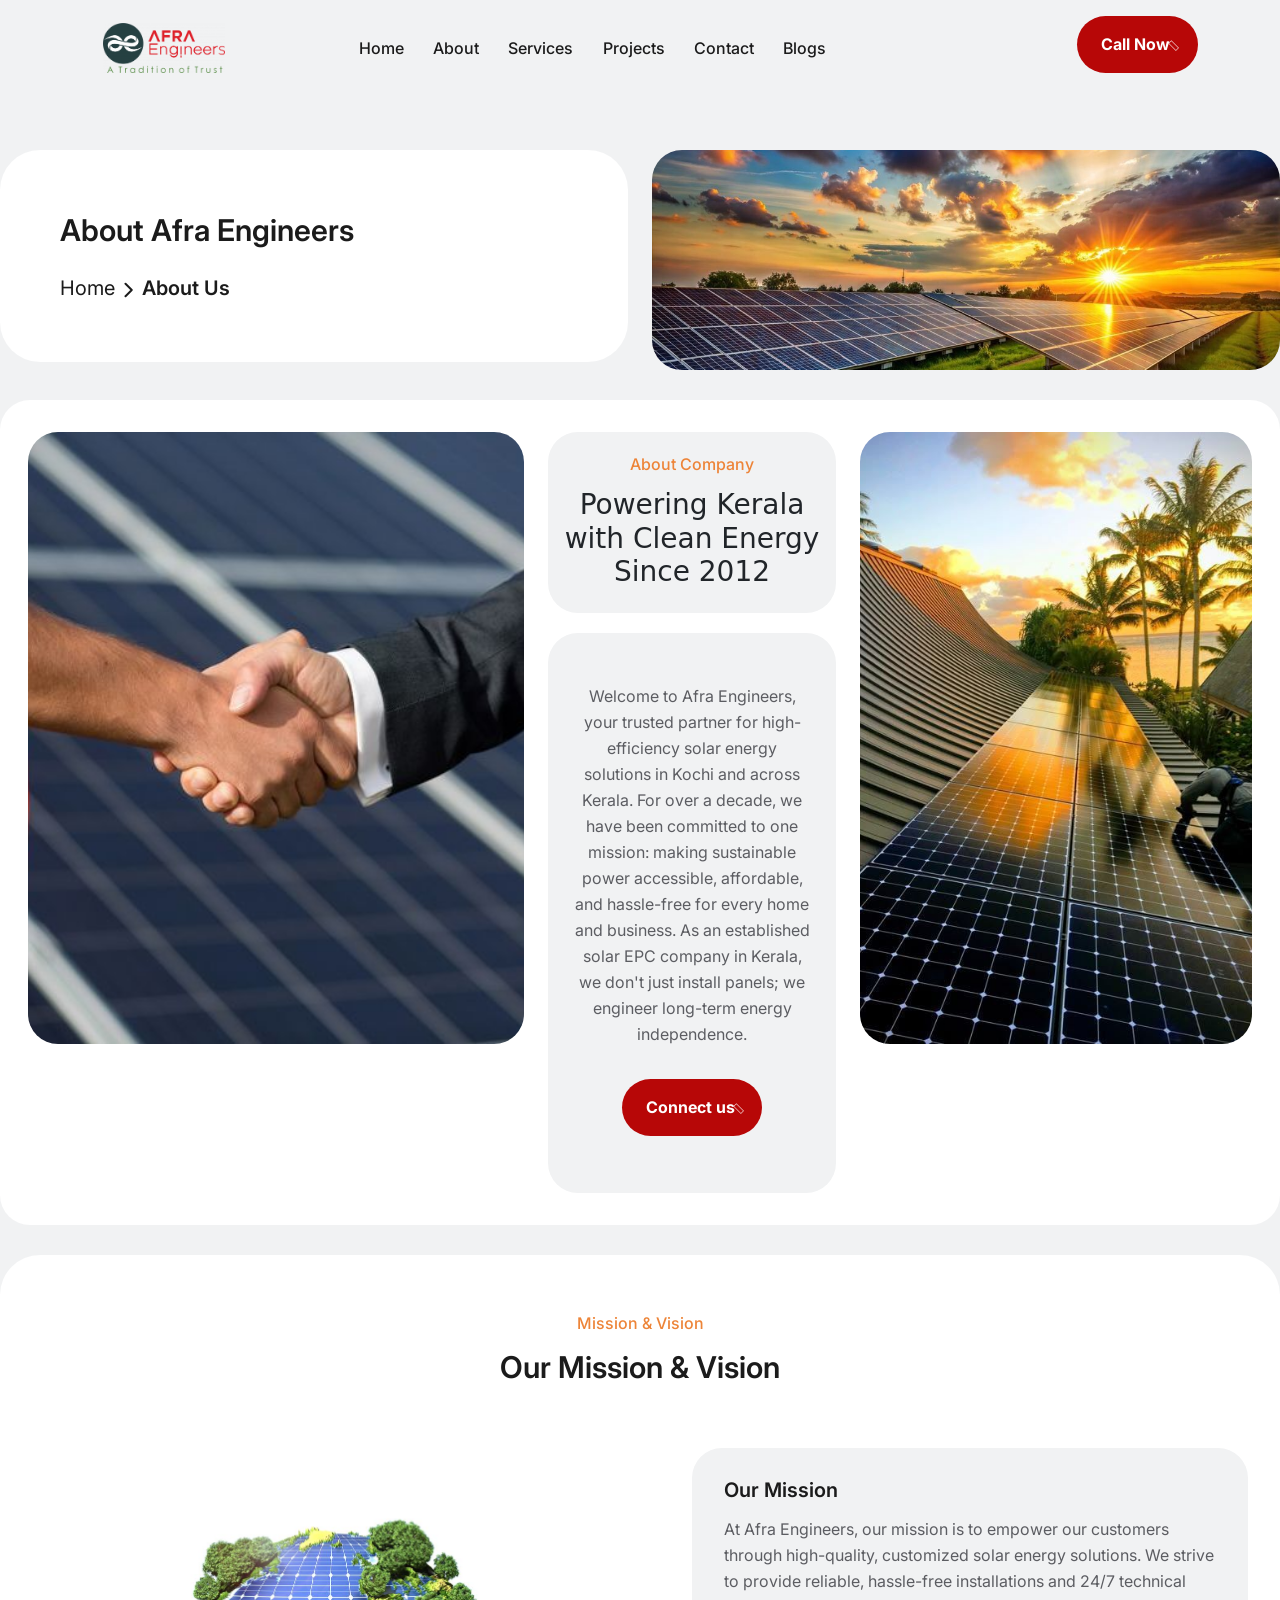
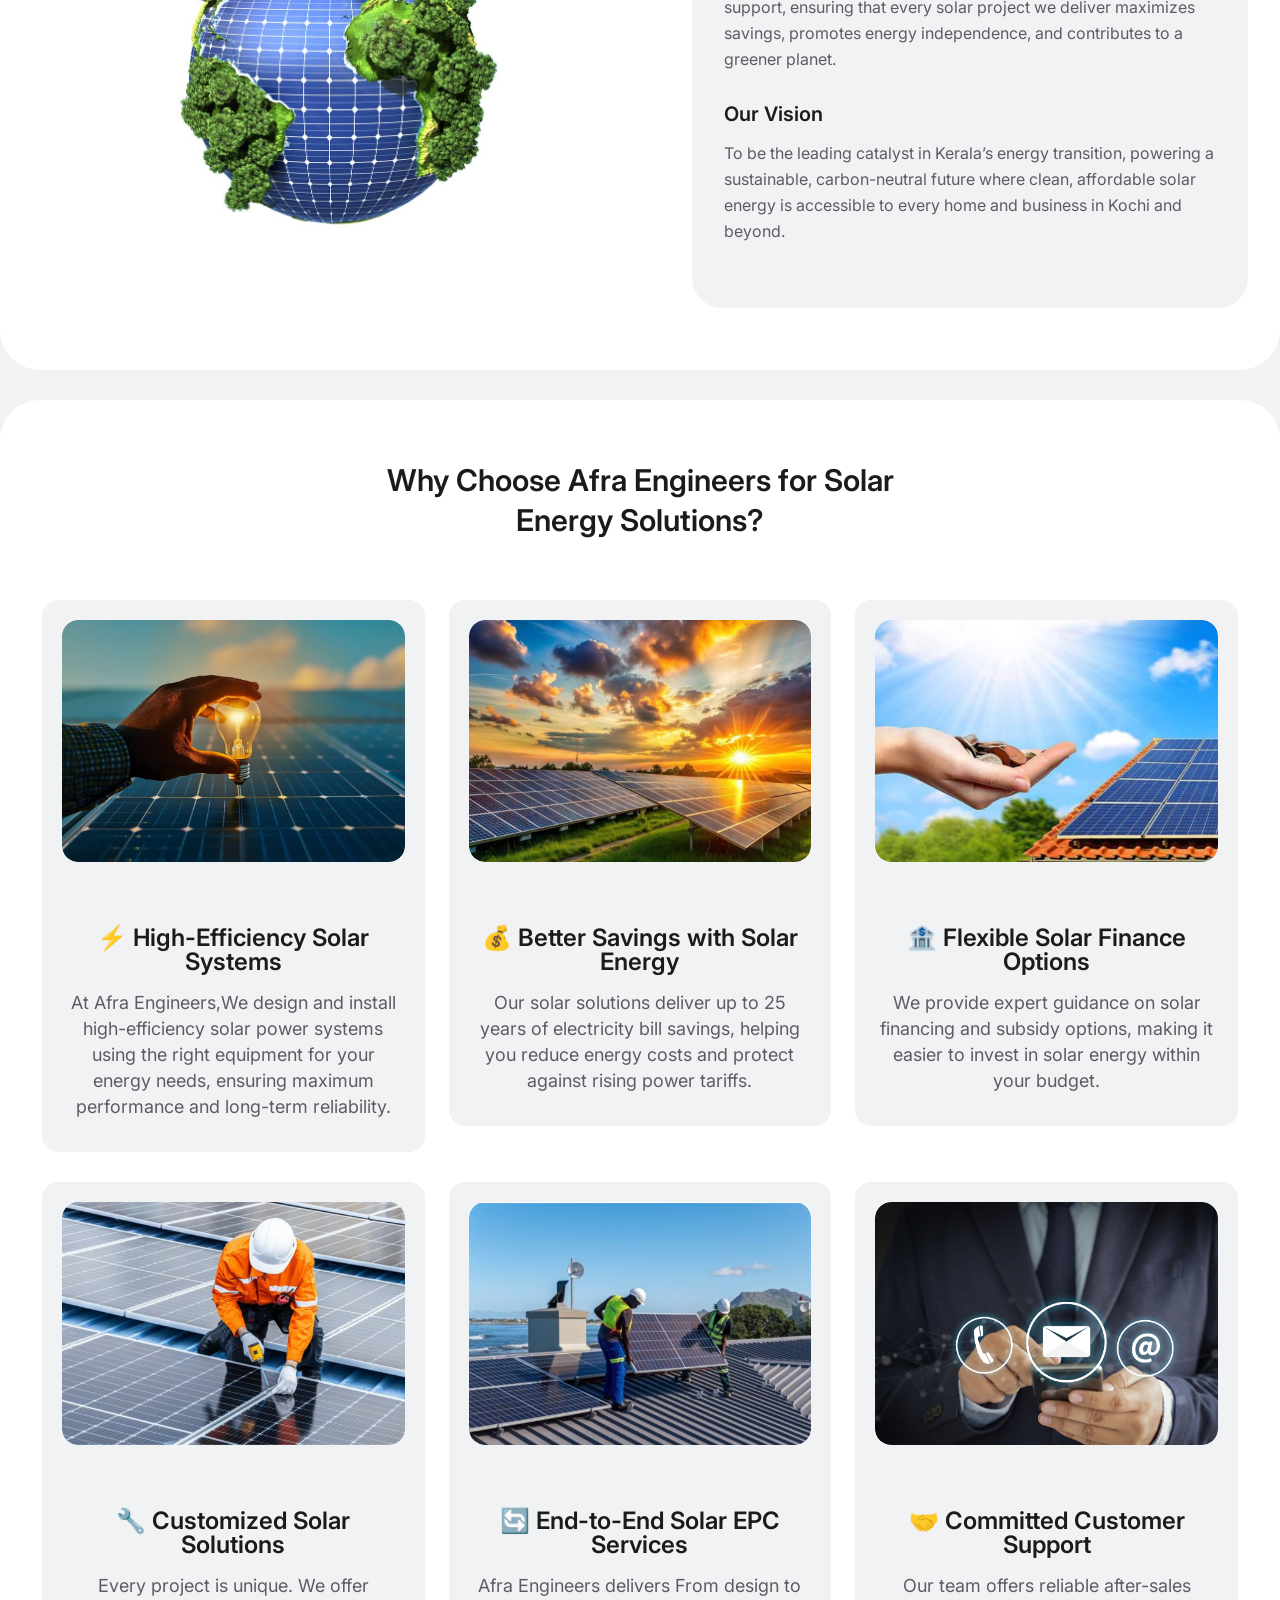
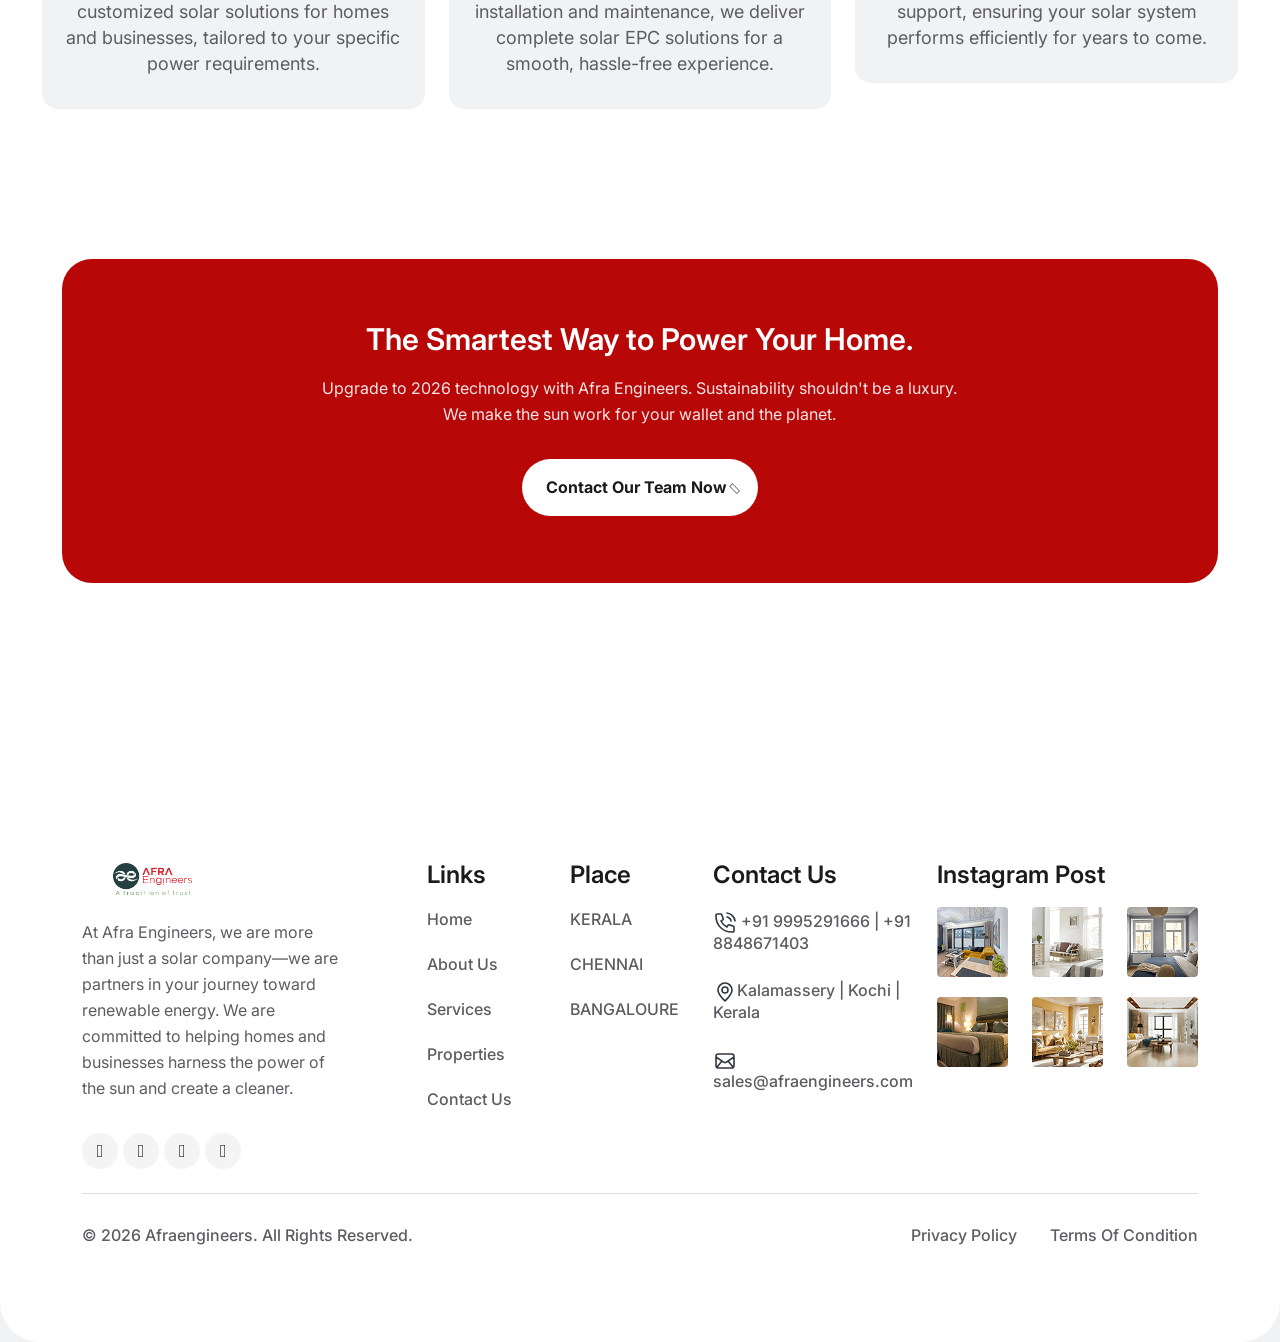
==== commit f82ba4b5: "huge change" ====
--- a/about-us.html
+++ b/about-us.html
@@ -1,13 +1,19 @@
 <!DOCTYPE html>
 <html lang="en">
 
-
-<!-- Mirrored from afraengineers-html-demo.vercel.app/about-us.html by HTTrack Website Copier/3.x [XR&CO'2014], Wed, 22 Oct 2025 17:05:02 GMT -->
-<!-- Added by HTTrack --><meta http-equiv="content-type" content="text/html;charset=utf-8" /><!-- /Added by HTTrack -->
+<!-- Added by HTTrack -->
+<meta http-equiv="content-type" content="text/html;charset=utf-8" /><!-- /Added by HTTrack -->
+
 <head>
   <meta charset="UTF-8">
   <meta name="viewport" content="width=device-width, initial-scale=1.0">
-  <title>afraengineers - Real Esate Template </title>
+  <title>Best Solar Services in Kochi | Solar Panel Installation Kerala</title>
+  <meta name="description"
+    content="Leading solar company in Kochi, Kerala offering residential and commercial solar panel installation, rooftop solar systems and MNRE approved solutions.">
+  <meta name="keywords"
+    content="solar company in kochi, solar panel installation kochi, solar installers kerala, rooftop solar kerala">
+  <meta name="robots" content="index, follow">
+  <meta name="viewport" content="width=device-width, initial-scale=1.0">
   <!--=====FAB ICON=======-->
   <link rel="shortcut icon" href="assets/img/logo/fav-logo1.png" type="image/x-icon">
   <!--===== CSS LINK =======-->
@@ -29,7 +35,8 @@
   <div class="preloader">
     <div class="loading-container">
       <div class="loading"></div>
-      <div id="loading-icon"><img src="assets/img/logo/preloader.png" alt="afraengineers"></div>
+      <div id="loading-icon"><img src="assets/img/logo/fav-logo1.png"
+          alt="high efficiency solar power systems installation by Afra Engineers"></div>
     </div>
   </div>
   <!--===== PRELOADER ENDS =======-->
@@ -43,138 +50,46 @@
   </div>
   <!--===== PROGRESS ENDS=======-->
   <!--=====HEADER START=======-->
-  <header class="homepage1-body">
+  <header class="homepage4-body">
     <div id="vl-header-sticky" class="vl-header-area vl-transparent-header">
-      <div class="container-fluid">
-        <div class="row align-items-center">
+      <div class="container">
+        <div class="row align-items-center row-bg1">
           <div class="col-lg-2 col-md-6 col-6">
             <div class="vl-logo">
-              <a href="index-2.html"><img src="assets/img/logo/logo1.png" alt="afraengineers"></a>
-            </div>
-          </div>
-          <div class="col-lg-8 d-none d-lg-block">
+              <a href="index.html"><img src="assets/img/logo/Logo.png"
+                  alt="solar energy solutions for long term electricity bill savings"></a>
+            </div>
+          </div>
+          <div class="col-lg-7 d-none d-lg-block">
             <div class="vl-main-menu text-center">
               <nav class="vl-mobile-menu-active">
                 <ul>
                   <li class="has-dropdown">
-                    <a href="#">Home <span><i class="fa-solid fa-angle-down d-lg-inline d-none"></i></span></a>
-                    <div class="vl-mega-menu d-none d-lg-block">
-                      <div class="vl-home-menu">
-                        <div class="row gx-3 row-cols-1 row-cols-md-1 row-cols-lg-4">
-                          <div class="col">
-                            <div class="vl-home-thumb">
-                              <div class="img1">
-                                <img src="assets/img/all-images/demo/demo-img1.png" alt="afraengineers">
-                              </div>
-                              <a href="index-2.html">afraengineers - Homepage 01</a>
-                              <div class="btn-area1">
-                                <a href="index-2.html" class="vl-btn1">View Demo <span class="arrow1"><i class="fa-solid fa-arrow-right"></i></span><span class="arrow2"><i class="fa-solid fa-arrow-right"></i></span></a>
-                              </div>
-                              <div class="space20 d-lg-none d-block"></div>
-                            </div>
-                          </div>
-                          <div class="col">
-                            <div class="vl-home-thumb">
-                              <div class="img1">
-                                <img src="assets/img/all-images/demo/demo-img2.png" alt="afraengineers">
-                              </div>
-                              <a href="index2.html">afraengineers - Homepage 02</a>
-                              <div class="btn-area1">
-                                <a href="index2.html" class="vl-btn1">View Demo <span class="arrow1"><i class="fa-solid fa-arrow-right"></i></span><span class="arrow2"><i class="fa-solid fa-arrow-right"></i></span></a>
-                              </div>
-                              <div class="space20 d-lg-none d-block"></div>
-                            </div>
-                          </div>
-                          <div class="col ">
-                            <div class="vl-home-thumb">
-                              <div class="img1">
-                                <img src="assets/img/all-images/demo/demo-img3.png" alt="afraengineers">
-                              </div>
-                              <a href="index3.html">afraengineers - Homepage 03</a>
-                              <div class="btn-area1">
-                                <a href="index3.html" class="vl-btn1">View Demo <span class="arrow1"><i class="fa-solid fa-arrow-right"></i></span><span class="arrow2"><i class="fa-solid fa-arrow-right"></i></span></a>
-                              </div>
-                              <div class="space20 d-lg-none d-block"></div>
-                            </div>
-                          </div>
-                          <div class="col ">
-                            <div class="vl-home-thumb">
-                              <div class="img1">
-                                <img src="assets/img/all-images/demo/demo-img4.png" alt="afraengineers">
-                              </div>
-                              <a href="index4.html">afraengineers - Homepage 04</a>
-                              <div class="btn-area1">
-                                <a href="index4.html" class="vl-btn1">View Demo <span class="arrow1"><i class="fa-solid fa-arrow-right"></i></span><span class="arrow2"><i class="fa-solid fa-arrow-right"></i></span></a>
-                              </div>
-                              <div class="space20 d-lg-none d-block"></div>
-                            </div>
-                          </div>
-                        </div>
-                      </div>
-                    </div>
-                    <!--Only for mobile menu-->
-                    <ul class="sub-menu d-lg-none">
-                      <li><a href="index-2.html">Homepage 01</a></li>
-                      <li><a href="index2.html">Homepage 02</a></li>
-                      <li><a href="index3.html">Homepage 03</a></li>
-                      <li><a href="index4.html">Homepage 04</a></li>
-                    </ul>
+                    <a href="index.html">Home <span><i class="fa-solid d-lg-inline d-none"></i></span></a>
+                    <!-- only for mobile view -->
                   </li>
                   <li class="has-dropdown">
-                    <a href="#">Pages <span><i class="fa-solid fa-angle-down d-lg-inline d-none"></i></span></a>
-                    <ul class="sub-menu">
-                      <li><a href="about-us.html">About Us</a></li>
-                      <li><a href="our-service.html">Our Services</a></li>
-                      <li><a href="pricing.html">Pricing</a></li>
-                      <li><a href="contact.html">Contact Us</a></li>
-                      <li><a href="faq.html">FAQ's</a></li>
-                      <li><a href="privacy-policy.html">Privacy Policy</a></li>
-                    </ul>
+                    <a href="about-us.html">About <span><i class="fa-solid  d-lg-inline d-none"></i></span></a>
                   </li>
-                  <li><a href="#">Listing <span><i class="fa-solid fa-angle-down d-lg-inline d-none"></i></span></a>
-                    <ul class="sub-menu">
-                      <li><a href="property-halfmap-grid.html">Property Half Grid</a></li>
-                      <li><a href="property-halfmap-list.html">Property Half Map List</a></li>
-                      <li><a href="topmap-grid.html">Property Top Map Grid</a></li>
-                      <li><a href="topmap-list.html">Property Top Map List</a></li>
-                      <li><a href="sidebar-grid.html">Find Sidebar Grid</a></li>
-                      <li><a href="sidebar-list.html">Find Sidebar List</a></li>
-                    </ul>
+                  <li><a href="our-service.html">Services<span><i class="fa-solid d-lg-inline d-none"></i></span></a>
                   </li>
-                  <li><a href="#">Properties <span><i class="fa-solid fa-angle-down d-lg-inline d-none"></i></span></a>
-                    <ul class="sub-menu">
-                      <li><a href="property-details-v1.html">Property Details 01</a></li>
-                      <li><a href="property-details-v2.html">Property Details 02</a></li>
-                      <li><a href="property-details-v3.html">Property Details 03</a></li>
-                      <li><a href="property-details-v4.html">Property Details 04</a></li>
-                    </ul>
+                  <li><a href="property-details-v1.html">Projects<span><i
+                          class="fa-solid d-lg-inline d-none"></i></span></a>
                   </li>
-                  <li><a href="#">Dashboard <span><i class="fa-solid fa-angle-down d-lg-inline d-none"></i></span></a>
-                    <ul class="sub-menu">
-                      <li><a href="dashboard.html">Dashboard</a></li>
-                      <li><a href="my-property.html">My Properties</a></li>
-                      <li><a href="message.html">Message</a></li>
-                      <li><a href="my-favorites.html">My Favourites</a></li>
-                      <li><a href="reviews.html">Reviews</a></li>
-                      <li><a href="my-profile.html">My Propfile</a></li>
-                      <li><a href="add-property.html">Add Property</a></li>
-                    </ul>
+                  <li><a href="contact.html">Contact<span><i class="fa-solid d-lg-inline d-none"></i></span></a>
                   </li>
-                  <li><a href="#">Blogs <span><i class="fa-solid fa-angle-down d-lg-inline d-none"></i></span></a>
-                    <ul class="sub-menu">
-                      <li><a href="blog.html">Blog Default</a></li>
-                      <li><a href="blog-grid.html">Blog Grid</a></li>
-                      <li><a href="blog-detail.html">Blog Post Details</a></li>
-                    </ul>
+                  <li><a href="blog-detail.html">Blogs <span><i class="fa-solid d-lg-inline d-none"></i></span></a>
                   </li>
                 </ul>
               </nav>
             </div>
           </div>
-          <div class="col-lg-2 col-md-6 col-6">
-            <div class="vl-hero-btn d-none d-lg-block text-end">
+          <div class="col-lg-3 col-md-6 col-6">
+            <div class="vl-hero-btn text-end">
               <div class="btn-area1">
-                <a href="add-property.html" class="vl-btn1">Add Listing <span class="arrow1"><i class="fa-solid fa-arrow-right"></i></span><span class="arrow2"><i class="fa-solid fa-arrow-right"></i></span></a>
+                <a  href="tel:+91884 867 1403"class="vl-btn1">Call Now<span class="arrow1"><i
+                      class="fa-solid fa-arrow-right"></i></span><span class="arrow2"><i
+                      class="fa-solid fa-arrow-right"></i></span></a>
               </div>
             </div>
             <div class="vl-header-action-item d-block d-lg-none">
@@ -189,12 +104,13 @@
   </header>
   <!--=====HEADER END =======-->
   <!--===== MOBILE HEADER STARTS =======-->
-  <div class="homepage1-body">
+ <div class="homepage4-body">
     <div class="vl-offcanvas">
       <div class="vl-offcanvas-wrapper">
         <div class="vl-offcanvas-header d-flex justify-content-between align-items-center mb-90">
           <div class="vl-offcanvas-logo">
-            <a href="index-2.html"><img src="assets/img/logo/logo1.png" alt="afraengineers"></a>
+            <a href="index.html"><img src="assets/img/logo/Logo.png"
+                alt="solar finance and subsidy guidance for residential and commercial solar systems"></a>
           </div>
           <div class="vl-offcanvas-close">
             <button class="vl-offcanvas-close-toggle"><i class="fa-solid fa-xmark"></i></button>
@@ -207,9 +123,9 @@
         <div class="vl-offcanvas-info">
           <h3 class="vl-offcanvas-sm-title">Contact Us</h3>
           <div class="space20"></div>
-          <span><a href="#"> <i class="fa-regular fa-envelope"></i> +57 9954 6476</a></span>
-          <span><a href="#"><i class="fa-solid fa-phone"></i> hello@exdos.com</a></span>
-          <span><a href="#"><i class="fa-solid fa-location-dot"></i> Bhemeara,Kushtia</a></span>
+          <span><a href="#"> <i class="fa-regular fa-envelope"></i> +91 8848671403</a></span>
+          <span><a href="#"><i class="fa-solid fa-phone"></i> sales@afraengineers.com</a></span>
+          <span><a href="#"><i class="fa-solid fa-location-dot"></i> Kalamassery | Kochi | Kerala</a></span>
         </div>
         <div class="space20"></div>
         <div class="vl-offcanvas-social">
@@ -231,16 +147,18 @@
       <div class="row">
         <div class="col-lg-6">
           <div class="inner-header heading1">
-            <h2>About Us</h2>
+            <h2>About Afra Engineers</h2>
             <div class="space28"></div>
-            <p><a href="index-2.html">Home</a> <svg xmlns="http://www.w3.org/2000/svg" width="9" height="16" viewBox="0 0 9 16" fill="none">
-                <path d="M1.5 1.74997L7.75 7.99997L1.5 14.25" stroke="#1B1B1B" stroke-width="2" stroke-linecap="round" stroke-linejoin="round" />
+            <p><a href="index-2.html">Home</a> <svg xmlns="http://www.w3.org/2000/svg" width="9" height="16"
+                viewBox="0 0 9 16" fill="none">
+                <path d="M1.5 1.74997L7.75 7.99997L1.5 14.25" stroke="#1B1B1B" stroke-width="2" stroke-linecap="round"
+                  stroke-linejoin="round" />
               </svg> About Us</p>
           </div>
         </div>
         <div class="col-lg-6">
           <div class="inner-images">
-            <img src="assets/img/all-images/hero/hero-img9.png" alt="afraengineers">
+            <img src="assets/img/all-images/about/aboutus.jpg" alt="On-grid solar system Kochi">
           </div>
         </div>
       </div>
@@ -254,7 +172,7 @@
       <div class="row">
         <div class="col-lg-5">
           <div class="about-img1 image-anime reveal">
-            <img src="assets/img/all-images/about/about-img1.png" alt="afraengineers">
+            <img src="assets/img/all-images/about/about1.jpg" alt="On-grid solar system Kochi">
           </div>
         </div>
         <div class="col-lg-3">
@@ -262,21 +180,30 @@
             <div class="head">
               <h5>About Company</h5>
               <div class="space16"></div>
-              <h3>Empowering Your Real Estate Journey</h3>
+              <h3>Powering Kerala with Clean Energy Since 2012</h3>
             </div>
             <div class="space20"></div>
             <div class="perag-bg">
-              <p data-aos="fade-up" data-aos-duration="900">We are passionate about simplifying the real estate experience. Our expert team combines industry knowledge with a client-first approach to help you achieve your property goals. </p>
+              <p data-aos="fade-up" data-aos-duration="900">
+                Welcome to Afra Engineers, your trusted partner for high-efficiency solar energy solutions in Kochi and
+                across Kerala. For over a decade, we have been committed to one mission: making sustainable power
+                accessible, affordable, and hassle-free for every home and business.
+                As an established solar EPC company in Kerala, we don't just install panels; we engineer long-term
+                energy independence.
+
+              </p>
               <div class="space32"></div>
               <div class="btn-area1" data-aos="fade-up" data-aos-duration="1000">
-                <a href="property-details-v1.html" class="vl-btn1">See Properties <span class="arrow1"><i class="fa-solid fa-arrow-right"></i></span><span class="arrow2"><i class="fa-solid fa-arrow-right"></i></span></a>
+                <a h href="tel:+91884 867 1403" class="vl-btn1">Connect us<span class="arrow1"><i
+                      class="fa-solid fa-arrow-right"></i></span><span class="arrow2"><i
+                      class="fa-solid fa-arrow-right"></i></span></a>
               </div>
             </div>
           </div>
         </div>
         <div class="col-lg-4">
           <div class="about-img2 image-anime reveal">
-            <img src="assets/img/all-images/about/about-img2.png" alt="afraengineers">
+            <img src="assets/img/all-images/about/about2.jpg" alt="afraengineers">
           </div>
         </div>
       </div>
@@ -299,26 +226,23 @@
       <div class="row align-items-center">
         <div class="col-lg-6">
           <div class="images1">
-            <img src="assets/img/all-images/others/others-img8.png" alt="afraengineers">
+            <img src="assets/img/all-images/about/v&m.jpg" alt="afraengineers">
           </div>
         </div>
         <div class="col-lg-6">
           <div class="mission-heading heading1">
-            <h2>Shaping the Future of Real Estate</h2>
-            <div class="space16"></div>
-            <p>We are committed to providing expert guidance, cutting-edge technology, and personalized solutions that empower to clients make confident real estate decisions. Whether you’re searching for your dream home maximizing value of your property, we strive to deliver excellence, trust, and innovation at every step of the journey.</p>
-            <div class="space32"></div>
             <h3>Our Mission</h3>
             <div class="space16"></div>
-            <p>To simplify real estate transactions through innovation, transparency, and expert guidance, ensuring every client finds their dream property with ease.</p>
+            <p>At Afra Engineers, our mission is to empower our customers through high-quality, customized solar energy
+              solutions. We strive to provide reliable, hassle-free installations and 24/7 technical support, ensuring
+              that every solar project we deliver maximizes savings, promotes energy independence, and contributes to a
+              greener planet.</p>
             <div class="space32"></div>
             <h3>Our Vision</h3>
             <div class="space16"></div>
-            <p>To be the most trusted and innovative real estate platform, transforming the way people buy, sell, and invest in properties.</p>
+            <p>To be the leading catalyst in Kerala’s energy transition, powering a sustainable, carbon-neutral future
+              where clean, affordable solar energy is accessible to every home and business in Kochi and beyond.</p>
             <div class="space32"></div>
-            <div class="btn-area1">
-              <a href="property-details-v1.html" class="vl-btn1">See All Properties <span class="arrow1"><i class="fa-solid fa-arrow-right"></i></span><span class="arrow2"><i class="fa-solid fa-arrow-right"></i></span></a>
-            </div>
           </div>
         </div>
       </div>
@@ -326,3111 +250,120 @@
   </div>
   <!--===== OTHERS AREA ENDS =======-->
   <div class="space30"></div>
-  <!--===== OTHERS AREA STARTS =======-->
-  <div class="choose1">
+  <div class="service1-inner">
     <div class="container-fluid">
       <div class="row">
-        <div class="col-lg-5 m-auto">
+        <div class="col-lg-6 m-auto">
           <div class="heading1 text-center space-margin60">
-            <h5>Why Choose Us</h5>
-            <div class="space16"></div>
-            <h2>Why Choose afraengineers</h2>
+            <h2>Why Choose Afra Engineers for Solar Energy Solutions?</h2>
           </div>
         </div>
       </div>
       <div class="row">
-        <div class="col-lg-6">
-          <div class="choose-heading heading1">
-            <h2>Why afraengineers Stands Out</h2>
-            <div class="space16"></div>
-            <p>Choosing afraengineers means partnering with a real estate company that puts your needs first. We combine industry expertise, innovative technology, and a client-centric approach to simplify property transactions.</p>
-            <div class="space24"></div>
-            <div class="choose-box">
-              <a href="our-service.html">Expert Guidance</a>
-              <div class="space16"></div>
-              <p>Our team of real estate professionals is dedicated to providing the best market insights and tailored advice.</p>
-            </div>
-            <div class="space24"></div>
-            <div class="choose-box">
-              <a href="our-service.html">Wide Property Listings</a>
-              <div class="space16"></div>
-              <p>From modern apartments to luxury villas, we offer diverse listings to match your preferences.</p>
-            </div>
-            <div class="space24"></div>
-            <div class="choose-box">
-              <a href="our-service.html">Clients-Centric Approach</a>
-              <div class="space16"></div>
-              <p>Your needs come first, and we ensure a smooth, stress-free real estate experience.</p>
-            </div>
-            <div class="space32"></div>
-            <div class="btn-area1">
-              <a href="contact.html" class="vl-btn1">Contact Us <span class="arrow1"><i class="fa-solid fa-arrow-right"></i></span><span class="arrow2"><i class="fa-solid fa-arrow-right"></i></span></a>
-            </div>
-          </div>
-        </div>
-        <div class="col-lg-6">
-          <div class="chosse-images">
-            <img src="assets/img/elements/elements8.png" alt="afraengineers" class="elements8">
-            <div class="img1 text-end">
-              <img src="assets/img/all-images/others/others-img9.png" alt="afraengineers">
-            </div>
-            <div class="img2">
-              <img src="assets/img/all-images/others/others-img10.png" alt="afraengineers">
-            </div>
-          </div>
-        </div>
-      </div>
-    </div>
-  </div>
-  <!--===== OTHERS AREA ENDS =======-->
-  <div class="space30"></div>
-  <!--===== PROPERTY AREA STARTS =======-->
-  <div class="property1">
-    <div class="container-fluid">
-      <div class="row">
-        <div class="col-lg-9 m-auto">
-          <div class="heading1 text-center">
-            <h5>Our Properties</h5>
-            <div class="space16"></div>
-            <h2>Browse Our Exclusive Properties Listing</h2>
-          </div>
-          <div class="space40"></div>
-        </div>
-      </div>
-      <div class="row">
-        <div class="col-lg-10 m-auto">
-          <div class="property-list-tab">
-            <ul class="nav nav-pills" id="pills-tab" role="tablist">
-              <li class="nav-item" role="presentation">
-                <button class="nav-link active" id="pills-home-tab" data-bs-toggle="pill" data-bs-target="#pills-home" type="button" role="tab" aria-controls="pills-home" aria-selected="true"><svg xmlns="http://www.w3.org/2000/svg" viewBox="0 0 24 24" fill="currentColor">
-                    <path d="M19 21H5C4.44772 21 4 20.5523 4 20V11L1 11L11.3273 1.6115C11.7087 1.26475 12.2913 1.26475 12.6727 1.6115L23 11L20 11V20C20 20.5523 19.5523 21 19 21ZM13 19H18V9.15745L12 3.7029L6 9.15745V19H11V13H13V19Z"></path>
-                  </svg> For Sale</button>
-              </li>
-              <li class="nav-item" role="presentation">
-                <button class="nav-link" id="pills-profile-tab" data-bs-toggle="pill" data-bs-target="#pills-profile" type="button" role="tab" aria-controls="pills-profile" aria-selected="false"><svg xmlns="http://www.w3.org/2000/svg" viewBox="0 0 24 24" fill="currentColor">
-                    <path d="M10 10.1111V1L21 7V21H3V7L10 10.1111ZM12 4.36908V13.1886L5 10.0775V19H19V8.18727L12 4.36908Z"></path>
-                  </svg> Rent</button>
-              </li>
-              <li class="nav-item" role="presentation">
-                <button class="nav-link" id="pills-contact-tab" data-bs-toggle="pill" data-bs-target="#pills-contact" type="button" role="tab" aria-controls="pills-contact" aria-selected="false"><svg xmlns="http://www.w3.org/2000/svg" viewBox="0 0 24 24" fill="currentColor">
-                    <path d="M19 19V9.79875L12 4.27675L5 9.79875V19H19ZM21 20C21 20.5523 20.5523 21 20 21H4C3.44772 21 3 20.5523 3 20V9.31391C3 9.00773 3.14027 8.71843 3.38065 8.52879L11.3807 2.21793C11.7438 1.93142 12.2562 1.93142 12.6193 2.21793L20.6193 8.52879C20.8597 8.71843 21 9.00773 21 9.31391V20ZM7 12H9C9 13.6569 10.3431 15 12 15C13.6569 15 15 13.6569 15 12H17C17 14.7614 14.7614 17 12 17C9.23858 17 7 14.7614 7 12Z"></path>
-                  </svg> Villas</button>
-              </li>
-              <li class="nav-item" role="presentation">
-                <button class="nav-link" id="pills-contact1-tab" data-bs-toggle="pill" data-bs-target="#pills-contact1" type="button" role="tab" aria-controls="pills-contact1" aria-selected="false"><svg xmlns="http://www.w3.org/2000/svg" viewBox="0 0 24 24" fill="currentColor">
-                    <path d="M12.6727 1.61162 20.7999 9H17.8267L12 3.70302 6 9.15757V19.0001H11V21.0001H5C4.44772 21.0001 4 20.5524 4 20.0001V11.0001L1 11.0001 11.3273 1.61162C11.7087 1.26488 12.2913 1.26488 12.6727 1.61162ZM14 11H23V18H14V11ZM16 13V16H21V13H16ZM24 21H13V19H24V21Z"></path>
-                  </svg> Apartments</button>
-              </li>
-              <li class="nav-item" role="presentation">
-                <button class="nav-link" id="pills-contact2-tab" data-bs-toggle="pill" data-bs-target="#pills-contact2" type="button" role="tab" aria-controls="pills-contact2" aria-selected="false"><svg xmlns="http://www.w3.org/2000/svg" viewBox="0 0 24 24" fill="currentColor">
-                    <path d="M6 19H18V9.15745L12 3.7029L6 9.15745V19ZM19 21H5C4.44772 21 4 20.5523 4 20V11L1 11L11.3273 1.6115C11.7087 1.26475 12.2913 1.26475 12.6727 1.6115L23 11L20 11V20C20 20.5523 19.5523 21 19 21ZM8 9.99998C11.866 9.99998 15 13.134 15 17H13C13 14.2386 10.7614 12 8 12V9.99998ZM8 14C9.65685 14 11 15.3431 11 17H8V14Z"></path>
-                  </svg> Houses</button>
-              </li>
-              <li class="nav-item" role="presentation">
-                <button class="nav-link" id="pills-contact3-tab" data-bs-toggle="pill" data-bs-target="#pills-contact3" type="button" role="tab" aria-controls="pills-contact3" aria-selected="false"><svg xmlns="http://www.w3.org/2000/svg" viewBox="0 0 24 24" fill="currentColor">
-                    <path d="M21 21H3C2.44772 21 2 20.5523 2 20V12.4868C2 12.1978 2.12501 11.9229 2.34282 11.733L6 8.54435V4C6 3.44772 6.44772 3 7 3H21C21.5523 3 22 3.44772 22 4V20C22 20.5523 21.5523 21 21 21ZM9 19H12V12.9416L8 9.45402L4 12.9416V19H7V15H9V19ZM14 19H20V5H8V7.12729C8.23444 7.12729 8.46888 7.20938 8.65718 7.37355L13.6572 11.733C13.875 11.9229 14 12.1978 14 12.4868V19ZM16 11H18V13H16V11ZM16 15H18V17H16V15ZM16 7H18V9H16V7ZM12 7H14V9H12V7Z"></path>
-                  </svg> Retail</button>
-              </li>
-            </ul>
-          </div>
-        </div>
-        <div class="space40"></div>
-        <div class="col-lg-12">
-          <div class="main-tabs-area">
-            <div class="tab-content" id="pills-tabContent">
-              <div class="tab-pane fade show active" id="pills-home" role="tabpanel" aria-labelledby="pills-home-tab" tabindex="0">
-                <div class="row">
-                  <div class="col-lg-4 col-md-6">
-                    <div class="property-single-boxarea">
-                      <div class="property-list-img-area owl-carousel">
-                        <a href="property-details-v1.html">
-                          <div class="img1 image-anime">
-                            <img src="assets/img/all-images/properties/property-img1.png" alt="afraengineers">
-                          </div>
-                        </a>
-                        <a href="property-details-v1.html">
-                          <div class="img1 image-anime">
-                            <img src="assets/img/all-images/properties/property-img2.png" alt="afraengineers">
-                          </div>
-                        </a>
-                        <a href="property-details-v1.html">
-                          <div class="img1 image-anime">
-                            <img src="assets/img/all-images/properties/property-img3.png" alt="afraengineers">
-                          </div>
-                        </a>
-                      </div>
-                      <div class="space20"></div>
-                      <div class="property-price">
-                        <div class="text">
-                          <a href="property-details-v1.html" class="title">Golden Oaks Residence</a>
-                          <div class="space16"></div>
-                          <p>199 Oakway Lane, Woodland </p>
-                        </div>
-                        <a href="#" class="price">$82,000</a>
-                      </div>
-                      <div class="space20"></div>
-                      <div class="property-other-widget">
-                        <ul>
-                          <li><span><svg xmlns="http://www.w3.org/2000/svg" width="24" height="24" viewBox="0 0 24 24" fill="none">
-                                <path d="M8 9H16M8 15H16" stroke="#1B1B1B" stroke-width="1.5" stroke-linejoin="round" />
-                                <path d="M3 21H21V3.00046L3 3V21Z" stroke="#1B1B1B" stroke-width="1.5" stroke-linejoin="round" />
-                              </svg></span>2150 sqft</li>
-                          <li><span><svg xmlns="http://www.w3.org/2000/svg" width="24" height="24" viewBox="0 0 24 24" fill="none">
-                                <path d="M22 17.5H2" stroke="#1B1B1B" stroke-width="1.5" stroke-linecap="round" stroke-linejoin="round" />
-                                <path d="M22 21V16C22 14.1144 22 13.1716 21.4142 12.5858C20.8284 12 19.8856 12 18 12H6C4.11438 12 3.17157 12 2.58579 12.5858C2 13.1716 2 14.1144 2 16V21" stroke="#1B1B1B" stroke-width="1.5" stroke-linecap="round" stroke-linejoin="round" />
-                                <path d="M16 12V10.6178C16 10.1103 15.9085 9.94054 15.4396 9.7405C14.4631 9.32389 13.2778 9 12 9C10.7222 9 9.53688 9.32389 8.5604 9.7405C8.09154 9.94054 8 10.1103 8 10.6178V12" stroke="#1B1B1B" stroke-width="1.5" stroke-linecap="round" />
-                                <path d="M20 12V7.36057C20 6.66893 20 6.32311 19.8292 5.99653C19.6584 5.66995 19.4151 5.50091 18.9284 5.16283C16.9661 3.79978 14.5772 3 12 3C9.42282 3 7.03391 3.79978 5.07163 5.16283C4.58492 5.50091 4.34157 5.66995 4.17079 5.99653C4 6.32311 4 6.66893 4 7.36057V12" stroke="#1B1B1B" stroke-width="1.5" stroke-linecap="round" />
-                              </svg></span>5 Beds</li>
-                          <li><span><svg xmlns="http://www.w3.org/2000/svg" width="24" height="24" viewBox="0 0 24 24" fill="none">
-                                <path d="M6 20L5 21M18 20L19 21" stroke="#1B1B1B" stroke-width="1.5" stroke-linecap="round" />
-                                <path d="M3 12V13C3 16.2998 3 17.9497 4.02513 18.9749C5.05025 20 6.70017 20 10 20H14C17.2998 20 18.9497 20 19.9749 18.9749C21 17.9497 21 16.2998 21 13V12" stroke="#1B1B1B" stroke-width="1.5" stroke-linecap="round" stroke-linejoin="round" />
-                                <path d="M2 12H22" stroke="#1B1B1B" stroke-width="1.5" stroke-linecap="round" />
-                                <path d="M4 12V5.5234C4 4.12977 5.12977 3 6.5234 3C7.64166 3 8.62654 3.73598 8.94339 4.80841L9 5" stroke="#1B1B1B" stroke-width="1.5" stroke-linecap="round" />
-                                <path d="M8 6L10.5 4" stroke="#1B1B1B" stroke-width="1.5" stroke-linecap="round" />
-                              </svg></span>3 Baths</li>
-                        </ul>
-                        <div class="space24"></div>
-                        <div class="btn-area">
-                          <div class="name-area">
-                            <div class="img">
-                              <img src="assets/img/all-images/others/others-img1.png" alt="afraengineers">
-                            </div>
-                            <div class="text">
-                              <a href="#">Santiago Towne</a>
-                            </div>
-                          </div>
-                          <div class="love-share">
-                            <a href="javascript:void(0)" class="heart"><img src="assets/img/icons/heart2.svg" alt="afraengineers" class="heart1"> <img src="assets/img/icons/heart1.svg" alt="afraengineers" class="heart2"></a>
-                            <a href="#" class="share"><svg xmlns="http://www.w3.org/2000/svg" width="19" height="20" viewBox="0 0 19 20" fill="none">
-                                <path
-                                  d="M11.0373 14.6505L7.14942 12.5297C6.47355 13.2521 5.51175 13.7034 4.44452 13.7034C2.39902 13.7034 0.740814 12.0452 0.740814 9.99974C0.740814 7.95424 2.39902 6.29603 4.44452 6.29603C5.51169 6.29603 6.47345 6.74739 7.14931 7.46961L11.0373 5.34893C10.9646 5.05938 10.926 4.75628 10.926 4.44418C10.926 2.39868 12.5842 0.740479 14.6297 0.740479C16.6752 0.740479 18.3334 2.39868 18.3334 4.44418C18.3334 6.48968 16.6752 8.14789 14.6297 8.14789C13.5625 8.14789 12.6007 7.69651 11.9248 6.97424L8.0369 9.09492C8.10961 9.38446 8.14822 9.68761 8.14822 9.99974C8.14822 10.3119 8.10962 10.6149 8.03693 10.9045L11.9249 13.0252C12.6007 12.303 13.5625 11.8516 14.6297 11.8516C16.6752 11.8516 18.3334 13.5098 18.3334 15.5553C18.3334 17.6008 16.6752 19.259 14.6297 19.259C12.5842 19.259 10.926 17.6008 10.926 15.5553C10.926 15.2432 10.9646 14.94 11.0373 14.6505ZM4.44452 11.8516C5.46727 11.8516 6.29637 11.0225 6.29637 9.99974C6.29637 8.97696 5.46727 8.14789 4.44452 8.14789C3.42177 8.14789 2.59267 8.97696 2.59267 9.99974C2.59267 11.0225 3.42177 11.8516 4.44452 11.8516ZM14.6297 6.29603C15.6525 6.29603 16.4816 5.46693 16.4816 4.44418C16.4816 3.42143 15.6525 2.59233 14.6297 2.59233C13.6069 2.59233 12.7779 3.42143 12.7779 4.44418C12.7779 5.46693 13.6069 6.29603 14.6297 6.29603ZM14.6297 17.4071C15.6525 17.4071 16.4816 16.5781 16.4816 15.5553C16.4816 14.5325 15.6525 13.7034 14.6297 13.7034C13.6069 13.7034 12.7779 14.5325 12.7779 15.5553C12.7779 16.5781 13.6069 17.4071 14.6297 17.4071Z"
-                                  fill="#ED8438" />
-                              </svg></a>
-                          </div>
-                        </div>
-                      </div>
-                      <div class="rent-sale-area">
-                        <ul>
-                          <li><a href="#">For Sale</a></li>
-                          <li><a href="#">New</a></li>
-                        </ul>
-                        <a href="#" class="camera"><svg xmlns="http://www.w3.org/2000/svg" width="16" height="14" viewBox="0 0 16 14" fill="none">
-                            <path d="M12 7.39995C12 8.75995 10.96 9.79995 9.6 9.79995C8.24 9.79995 7.2 8.75995 7.2 7.39995C7.2 6.03995 8.24 4.99995 9.6 4.99995C10.96 4.99995 12 6.03995 12 7.39995ZM16 3.39995V12.2C16 13.08 15.28 13.8 14.4 13.8H1.6C0.72 13.8 0 13.08 0 12.2V3.39995C0 2.51995 0.72 1.79995 1.6 1.79995V0.999951H4.8V1.79995H6.4L7.2 0.199951H12L12.8 1.79995H14.4C15.28 1.79995 16 2.51995 16 3.39995ZM4.4 4.99995C4.4 4.35995 3.84 3.79995 3.2 3.79995C2.56 3.79995 2 4.35995 2 4.99995C2 5.63995 2.56 6.19995 3.2 6.19995C3.84 6.19995 4.4 5.63995 4.4 4.99995ZM13.6 7.39995C13.6 5.15995 11.84 3.39995 9.6 3.39995C7.36 3.39995 5.6 5.15995 5.6 7.39995C5.6 9.63995 7.36 11.4 9.6 11.4C11.84 11.4 13.6 9.63995 13.6 7.39995Z" fill="#1B1B1B" />
-                          </svg> 3</a>
-                      </div>
-                      <div class="btn-area1 text-center">
-                        <a href="property-details-v1.html" class="vl-btn1">View Property Details <span class="arrow1"><i class="fa-solid fa-arrow-right"></i></span><span class="arrow2"><i class="fa-solid fa-arrow-right"></i></span></a>
-                      </div>
-                    </div>
-                  </div>
-                  <div class="col-lg-4 col-md-6">
-                    <div class="property-single-boxarea">
-                      <div class="property-list-img-area owl-carousel">
-                        <a href="property-details-v1.html">
-                          <div class="img1 image-anime">
-                            <img src="assets/img/all-images/properties/property-img2.png" alt="afraengineers">
-                          </div>
-                        </a>
-                        <a href="property-details-v1.html">
-                          <div class="img1 image-anime">
-                            <img src="assets/img/all-images/properties/property-img1.png" alt="afraengineers">
-                          </div>
-                        </a>
-                        <a href="property-details-v1.html">
-                          <div class="img1 image-anime">
-                            <img src="assets/img/all-images/properties/property-img3.png" alt="afraengineers">
-                          </div>
-                        </a>
-                      </div>
-                      <div class="space20"></div>
-                      <div class="property-price">
-                        <div class="text">
-                          <a href="property-details-v1.html" class="title">Golden Oaks Residence</a>
-                          <div class="space16"></div>
-                          <p>199 Oakway Lane, Woodland </p>
-                        </div>
-                        <a href="#" class="price">$8,000</a>
-                      </div>
-                      <div class="space20"></div>
-                      <div class="property-other-widget">
-                        <ul>
-                          <li><span><svg xmlns="http://www.w3.org/2000/svg" width="24" height="24" viewBox="0 0 24 24" fill="none">
-                                <path d="M8 9H16M8 15H16" stroke="#1B1B1B" stroke-width="1.5" stroke-linejoin="round" />
-                                <path d="M3 21H21V3.00046L3 3V21Z" stroke="#1B1B1B" stroke-width="1.5" stroke-linejoin="round" />
-                              </svg></span>2150 sqft</li>
-                          <li><span><svg xmlns="http://www.w3.org/2000/svg" width="24" height="24" viewBox="0 0 24 24" fill="none">
-                                <path d="M22 17.5H2" stroke="#1B1B1B" stroke-width="1.5" stroke-linecap="round" stroke-linejoin="round" />
-                                <path d="M22 21V16C22 14.1144 22 13.1716 21.4142 12.5858C20.8284 12 19.8856 12 18 12H6C4.11438 12 3.17157 12 2.58579 12.5858C2 13.1716 2 14.1144 2 16V21" stroke="#1B1B1B" stroke-width="1.5" stroke-linecap="round" stroke-linejoin="round" />
-                                <path d="M16 12V10.6178C16 10.1103 15.9085 9.94054 15.4396 9.7405C14.4631 9.32389 13.2778 9 12 9C10.7222 9 9.53688 9.32389 8.5604 9.7405C8.09154 9.94054 8 10.1103 8 10.6178V12" stroke="#1B1B1B" stroke-width="1.5" stroke-linecap="round" />
-                                <path d="M20 12V7.36057C20 6.66893 20 6.32311 19.8292 5.99653C19.6584 5.66995 19.4151 5.50091 18.9284 5.16283C16.9661 3.79978 14.5772 3 12 3C9.42282 3 7.03391 3.79978 5.07163 5.16283C4.58492 5.50091 4.34157 5.66995 4.17079 5.99653C4 6.32311 4 6.66893 4 7.36057V12" stroke="#1B1B1B" stroke-width="1.5" stroke-linecap="round" />
-                              </svg></span>5 Beds</li>
-                          <li><span><svg xmlns="http://www.w3.org/2000/svg" width="24" height="24" viewBox="0 0 24 24" fill="none">
-                                <path d="M6 20L5 21M18 20L19 21" stroke="#1B1B1B" stroke-width="1.5" stroke-linecap="round" />
-                                <path d="M3 12V13C3 16.2998 3 17.9497 4.02513 18.9749C5.05025 20 6.70017 20 10 20H14C17.2998 20 18.9497 20 19.9749 18.9749C21 17.9497 21 16.2998 21 13V12" stroke="#1B1B1B" stroke-width="1.5" stroke-linecap="round" stroke-linejoin="round" />
-                                <path d="M2 12H22" stroke="#1B1B1B" stroke-width="1.5" stroke-linecap="round" />
-                                <path d="M4 12V5.5234C4 4.12977 5.12977 3 6.5234 3C7.64166 3 8.62654 3.73598 8.94339 4.80841L9 5" stroke="#1B1B1B" stroke-width="1.5" stroke-linecap="round" />
-                                <path d="M8 6L10.5 4" stroke="#1B1B1B" stroke-width="1.5" stroke-linecap="round" />
-                              </svg></span>3 Baths</li>
-                        </ul>
-                        <div class="space24"></div>
-                        <div class="btn-area">
-                          <div class="name-area">
-                            <div class="img">
-                              <img src="assets/img/all-images/others/others-img2.png" alt="afraengineers">
-                            </div>
-                            <div class="text">
-                              <a href="#">John Dukes</a>
-                            </div>
-                          </div>
-                          <div class="love-share">
-                            <a href="javascript:void(0)" class="heart"><img src="assets/img/icons/heart2.svg" alt="afraengineers" class="heart1"> <img src="assets/img/icons/heart1.svg" alt="afraengineers" class="heart2"></a>
-                            <a href="#" class="share"><svg xmlns="http://www.w3.org/2000/svg" width="19" height="20" viewBox="0 0 19 20" fill="none">
-                                <path
-                                  d="M11.0373 14.6505L7.14942 12.5297C6.47355 13.2521 5.51175 13.7034 4.44452 13.7034C2.39902 13.7034 0.740814 12.0452 0.740814 9.99974C0.740814 7.95424 2.39902 6.29603 4.44452 6.29603C5.51169 6.29603 6.47345 6.74739 7.14931 7.46961L11.0373 5.34893C10.9646 5.05938 10.926 4.75628 10.926 4.44418C10.926 2.39868 12.5842 0.740479 14.6297 0.740479C16.6752 0.740479 18.3334 2.39868 18.3334 4.44418C18.3334 6.48968 16.6752 8.14789 14.6297 8.14789C13.5625 8.14789 12.6007 7.69651 11.9248 6.97424L8.0369 9.09492C8.10961 9.38446 8.14822 9.68761 8.14822 9.99974C8.14822 10.3119 8.10962 10.6149 8.03693 10.9045L11.9249 13.0252C12.6007 12.303 13.5625 11.8516 14.6297 11.8516C16.6752 11.8516 18.3334 13.5098 18.3334 15.5553C18.3334 17.6008 16.6752 19.259 14.6297 19.259C12.5842 19.259 10.926 17.6008 10.926 15.5553C10.926 15.2432 10.9646 14.94 11.0373 14.6505ZM4.44452 11.8516C5.46727 11.8516 6.29637 11.0225 6.29637 9.99974C6.29637 8.97696 5.46727 8.14789 4.44452 8.14789C3.42177 8.14789 2.59267 8.97696 2.59267 9.99974C2.59267 11.0225 3.42177 11.8516 4.44452 11.8516ZM14.6297 6.29603C15.6525 6.29603 16.4816 5.46693 16.4816 4.44418C16.4816 3.42143 15.6525 2.59233 14.6297 2.59233C13.6069 2.59233 12.7779 3.42143 12.7779 4.44418C12.7779 5.46693 13.6069 6.29603 14.6297 6.29603ZM14.6297 17.4071C15.6525 17.4071 16.4816 16.5781 16.4816 15.5553C16.4816 14.5325 15.6525 13.7034 14.6297 13.7034C13.6069 13.7034 12.7779 14.5325 12.7779 15.5553C12.7779 16.5781 13.6069 17.4071 14.6297 17.4071Z"
-                                  fill="#ED8438" />
-                              </svg></a>
-                          </div>
-                        </div>
-                      </div>
-                      <div class="rent-sale-area">
-                        <ul>
-                          <li><a href="#">For Rent</a></li>
-                          <li><a href="#">New</a></li>
-                        </ul>
-                        <a href="#" class="camera"><svg xmlns="http://www.w3.org/2000/svg" width="16" height="14" viewBox="0 0 16 14" fill="none">
-                            <path d="M12 7.39995C12 8.75995 10.96 9.79995 9.6 9.79995C8.24 9.79995 7.2 8.75995 7.2 7.39995C7.2 6.03995 8.24 4.99995 9.6 4.99995C10.96 4.99995 12 6.03995 12 7.39995ZM16 3.39995V12.2C16 13.08 15.28 13.8 14.4 13.8H1.6C0.72 13.8 0 13.08 0 12.2V3.39995C0 2.51995 0.72 1.79995 1.6 1.79995V0.999951H4.8V1.79995H6.4L7.2 0.199951H12L12.8 1.79995H14.4C15.28 1.79995 16 2.51995 16 3.39995ZM4.4 4.99995C4.4 4.35995 3.84 3.79995 3.2 3.79995C2.56 3.79995 2 4.35995 2 4.99995C2 5.63995 2.56 6.19995 3.2 6.19995C3.84 6.19995 4.4 5.63995 4.4 4.99995ZM13.6 7.39995C13.6 5.15995 11.84 3.39995 9.6 3.39995C7.36 3.39995 5.6 5.15995 5.6 7.39995C5.6 9.63995 7.36 11.4 9.6 11.4C11.84 11.4 13.6 9.63995 13.6 7.39995Z" fill="#1B1B1B" />
-                          </svg> 3</a>
-                      </div>
-                      <div class="btn-area1 text-center">
-                        <a href="property-details-v1.html" class="vl-btn1">View Property Details <span class="arrow1"><i class="fa-solid fa-arrow-right"></i></span><span class="arrow2"><i class="fa-solid fa-arrow-right"></i></span></a>
-                      </div>
-                    </div>
-                  </div>
-                  <div class="col-lg-4 col-md-6">
-                    <div class="property-single-boxarea">
-                      <div class="property-list-img-area owl-carousel">
-                        <a href="property-details-v1.html">
-                          <div class="img1 image-anime">
-                            <img src="assets/img/all-images/properties/property-img3.png" alt="afraengineers">
-                          </div>
-                        </a>
-                        <a href="property-details-v1.html">
-                          <div class="img1 image-anime">
-                            <img src="assets/img/all-images/properties/property-img2.png" alt="afraengineers">
-                          </div>
-                        </a>
-                        <a href="property-details-v1.html">
-                          <div class="img1 image-anime">
-                            <img src="assets/img/all-images/properties/property-img1.png" alt="afraengineers">
-                          </div>
-                        </a>
-                      </div>
-                      <div class="space20"></div>
-                      <div class="property-price">
-                        <div class="text">
-                          <a href="property-details-v1.html" class="title">Golden Oaks Residence</a>
-                          <div class="space16"></div>
-                          <p>199 Oakway Lane, Woodland </p>
-                        </div>
-                        <a href="#" class="price">$8,000</a>
-                      </div>
-                      <div class="space20"></div>
-                      <div class="property-other-widget">
-                        <ul>
-                          <li><span><svg xmlns="http://www.w3.org/2000/svg" width="24" height="24" viewBox="0 0 24 24" fill="none">
-                                <path d="M8 9H16M8 15H16" stroke="#1B1B1B" stroke-width="1.5" stroke-linejoin="round" />
-                                <path d="M3 21H21V3.00046L3 3V21Z" stroke="#1B1B1B" stroke-width="1.5" stroke-linejoin="round" />
-                              </svg></span>2150 sqft</li>
-                          <li><span><svg xmlns="http://www.w3.org/2000/svg" width="24" height="24" viewBox="0 0 24 24" fill="none">
-                                <path d="M22 17.5H2" stroke="#1B1B1B" stroke-width="1.5" stroke-linecap="round" stroke-linejoin="round" />
-                                <path d="M22 21V16C22 14.1144 22 13.1716 21.4142 12.5858C20.8284 12 19.8856 12 18 12H6C4.11438 12 3.17157 12 2.58579 12.5858C2 13.1716 2 14.1144 2 16V21" stroke="#1B1B1B" stroke-width="1.5" stroke-linecap="round" stroke-linejoin="round" />
-                                <path d="M16 12V10.6178C16 10.1103 15.9085 9.94054 15.4396 9.7405C14.4631 9.32389 13.2778 9 12 9C10.7222 9 9.53688 9.32389 8.5604 9.7405C8.09154 9.94054 8 10.1103 8 10.6178V12" stroke="#1B1B1B" stroke-width="1.5" stroke-linecap="round" />
-                                <path d="M20 12V7.36057C20 6.66893 20 6.32311 19.8292 5.99653C19.6584 5.66995 19.4151 5.50091 18.9284 5.16283C16.9661 3.79978 14.5772 3 12 3C9.42282 3 7.03391 3.79978 5.07163 5.16283C4.58492 5.50091 4.34157 5.66995 4.17079 5.99653C4 6.32311 4 6.66893 4 7.36057V12" stroke="#1B1B1B" stroke-width="1.5" stroke-linecap="round" />
-                              </svg></span>5 Beds</li>
-                          <li><span><svg xmlns="http://www.w3.org/2000/svg" width="24" height="24" viewBox="0 0 24 24" fill="none">
-                                <path d="M6 20L5 21M18 20L19 21" stroke="#1B1B1B" stroke-width="1.5" stroke-linecap="round" />
-                                <path d="M3 12V13C3 16.2998 3 17.9497 4.02513 18.9749C5.05025 20 6.70017 20 10 20H14C17.2998 20 18.9497 20 19.9749 18.9749C21 17.9497 21 16.2998 21 13V12" stroke="#1B1B1B" stroke-width="1.5" stroke-linecap="round" stroke-linejoin="round" />
-                                <path d="M2 12H22" stroke="#1B1B1B" stroke-width="1.5" stroke-linecap="round" />
-                                <path d="M4 12V5.5234C4 4.12977 5.12977 3 6.5234 3C7.64166 3 8.62654 3.73598 8.94339 4.80841L9 5" stroke="#1B1B1B" stroke-width="1.5" stroke-linecap="round" />
-                                <path d="M8 6L10.5 4" stroke="#1B1B1B" stroke-width="1.5" stroke-linecap="round" />
-                              </svg></span>3 Baths</li>
-                        </ul>
-                        <div class="space24"></div>
-                        <div class="btn-area">
-                          <div class="name-area">
-                            <div class="img">
-                              <img src="assets/img/all-images/others/others-img3.png" alt="afraengineers">
-                            </div>
-                            <div class="text">
-                              <a href="#">David Elson</a>
-                            </div>
-                          </div>
-                          <div class="love-share">
-                            <a href="javascript:void(0)" class="heart"><img src="assets/img/icons/heart2.svg" alt="afraengineers" class="heart1"> <img src="assets/img/icons/heart1.svg" alt="afraengineers" class="heart2"></a>
-                            <a href="#" class="share"><svg xmlns="http://www.w3.org/2000/svg" width="19" height="20" viewBox="0 0 19 20" fill="none">
-                                <path
-                                  d="M11.0373 14.6505L7.14942 12.5297C6.47355 13.2521 5.51175 13.7034 4.44452 13.7034C2.39902 13.7034 0.740814 12.0452 0.740814 9.99974C0.740814 7.95424 2.39902 6.29603 4.44452 6.29603C5.51169 6.29603 6.47345 6.74739 7.14931 7.46961L11.0373 5.34893C10.9646 5.05938 10.926 4.75628 10.926 4.44418C10.926 2.39868 12.5842 0.740479 14.6297 0.740479C16.6752 0.740479 18.3334 2.39868 18.3334 4.44418C18.3334 6.48968 16.6752 8.14789 14.6297 8.14789C13.5625 8.14789 12.6007 7.69651 11.9248 6.97424L8.0369 9.09492C8.10961 9.38446 8.14822 9.68761 8.14822 9.99974C8.14822 10.3119 8.10962 10.6149 8.03693 10.9045L11.9249 13.0252C12.6007 12.303 13.5625 11.8516 14.6297 11.8516C16.6752 11.8516 18.3334 13.5098 18.3334 15.5553C18.3334 17.6008 16.6752 19.259 14.6297 19.259C12.5842 19.259 10.926 17.6008 10.926 15.5553C10.926 15.2432 10.9646 14.94 11.0373 14.6505ZM4.44452 11.8516C5.46727 11.8516 6.29637 11.0225 6.29637 9.99974C6.29637 8.97696 5.46727 8.14789 4.44452 8.14789C3.42177 8.14789 2.59267 8.97696 2.59267 9.99974C2.59267 11.0225 3.42177 11.8516 4.44452 11.8516ZM14.6297 6.29603C15.6525 6.29603 16.4816 5.46693 16.4816 4.44418C16.4816 3.42143 15.6525 2.59233 14.6297 2.59233C13.6069 2.59233 12.7779 3.42143 12.7779 4.44418C12.7779 5.46693 13.6069 6.29603 14.6297 6.29603ZM14.6297 17.4071C15.6525 17.4071 16.4816 16.5781 16.4816 15.5553C16.4816 14.5325 15.6525 13.7034 14.6297 13.7034C13.6069 13.7034 12.7779 14.5325 12.7779 15.5553C12.7779 16.5781 13.6069 17.4071 14.6297 17.4071Z"
-                                  fill="#ED8438" />
-                              </svg></a>
-                          </div>
-                        </div>
-                      </div>
-                      <div class="rent-sale-area">
-                        <ul>
-                          <li><a href="#">For Rent</a></li>
-                          <li><a href="#">New</a></li>
-                        </ul>
-                        <a href="#" class="camera"><svg xmlns="http://www.w3.org/2000/svg" width="16" height="14" viewBox="0 0 16 14" fill="none">
-                            <path d="M12 7.39995C12 8.75995 10.96 9.79995 9.6 9.79995C8.24 9.79995 7.2 8.75995 7.2 7.39995C7.2 6.03995 8.24 4.99995 9.6 4.99995C10.96 4.99995 12 6.03995 12 7.39995ZM16 3.39995V12.2C16 13.08 15.28 13.8 14.4 13.8H1.6C0.72 13.8 0 13.08 0 12.2V3.39995C0 2.51995 0.72 1.79995 1.6 1.79995V0.999951H4.8V1.79995H6.4L7.2 0.199951H12L12.8 1.79995H14.4C15.28 1.79995 16 2.51995 16 3.39995ZM4.4 4.99995C4.4 4.35995 3.84 3.79995 3.2 3.79995C2.56 3.79995 2 4.35995 2 4.99995C2 5.63995 2.56 6.19995 3.2 6.19995C3.84 6.19995 4.4 5.63995 4.4 4.99995ZM13.6 7.39995C13.6 5.15995 11.84 3.39995 9.6 3.39995C7.36 3.39995 5.6 5.15995 5.6 7.39995C5.6 9.63995 7.36 11.4 9.6 11.4C11.84 11.4 13.6 9.63995 13.6 7.39995Z" fill="#1B1B1B" />
-                          </svg> 3</a>
-                      </div>
-                      <div class="btn-area1 text-center">
-                        <a href="property-details-v1.html" class="vl-btn1">View Property Details <span class="arrow1"><i class="fa-solid fa-arrow-right"></i></span><span class="arrow2"><i class="fa-solid fa-arrow-right"></i></span></a>
-                      </div>
-                    </div>
-                  </div>
-                  <div class="col-lg-4 col-md-6">
-                    <div class="property-single-boxarea">
-                      <div class="property-list-img-area owl-carousel">
-                        <a href="property-details-v1.html">
-                          <div class="img1 image-anime">
-                            <img src="assets/img/all-images/properties/property-img4.png" alt="afraengineers">
-                          </div>
-                        </a>
-                        <a href="property-details-v1.html">
-                          <div class="img1 image-anime">
-                            <img src="assets/img/all-images/properties/property-img5.png" alt="afraengineers">
-                          </div>
-                        </a>
-                        <a href="property-details-v1.html">
-                          <div class="img1 image-anime">
-                            <img src="assets/img/all-images/properties/property-img6.png" alt="afraengineers">
-                          </div>
-                        </a>
-                      </div>
-                      <div class="space20"></div>
-                      <div class="property-price">
-                        <div class="text">
-                          <a href="property-details-v1.html" class="title">Golden Oaks Residence</a>
-                          <div class="space16"></div>
-                          <p>199 Oakway Lane, Woodland </p>
-                        </div>
-                        <a href="#" class="price">$8,000</a>
-                      </div>
-                      <div class="space20"></div>
-                      <div class="property-other-widget">
-                        <ul>
-                          <li><span><svg xmlns="http://www.w3.org/2000/svg" width="24" height="24" viewBox="0 0 24 24" fill="none">
-                                <path d="M8 9H16M8 15H16" stroke="#1B1B1B" stroke-width="1.5" stroke-linejoin="round" />
-                                <path d="M3 21H21V3.00046L3 3V21Z" stroke="#1B1B1B" stroke-width="1.5" stroke-linejoin="round" />
-                              </svg></span>2150 sqft</li>
-                          <li><span><svg xmlns="http://www.w3.org/2000/svg" width="24" height="24" viewBox="0 0 24 24" fill="none">
-                                <path d="M22 17.5H2" stroke="#1B1B1B" stroke-width="1.5" stroke-linecap="round" stroke-linejoin="round" />
-                                <path d="M22 21V16C22 14.1144 22 13.1716 21.4142 12.5858C20.8284 12 19.8856 12 18 12H6C4.11438 12 3.17157 12 2.58579 12.5858C2 13.1716 2 14.1144 2 16V21" stroke="#1B1B1B" stroke-width="1.5" stroke-linecap="round" stroke-linejoin="round" />
-                                <path d="M16 12V10.6178C16 10.1103 15.9085 9.94054 15.4396 9.7405C14.4631 9.32389 13.2778 9 12 9C10.7222 9 9.53688 9.32389 8.5604 9.7405C8.09154 9.94054 8 10.1103 8 10.6178V12" stroke="#1B1B1B" stroke-width="1.5" stroke-linecap="round" />
-                                <path d="M20 12V7.36057C20 6.66893 20 6.32311 19.8292 5.99653C19.6584 5.66995 19.4151 5.50091 18.9284 5.16283C16.9661 3.79978 14.5772 3 12 3C9.42282 3 7.03391 3.79978 5.07163 5.16283C4.58492 5.50091 4.34157 5.66995 4.17079 5.99653C4 6.32311 4 6.66893 4 7.36057V12" stroke="#1B1B1B" stroke-width="1.5" stroke-linecap="round" />
-                              </svg></span>5 Beds</li>
-                          <li><span><svg xmlns="http://www.w3.org/2000/svg" width="24" height="24" viewBox="0 0 24 24" fill="none">
-                                <path d="M6 20L5 21M18 20L19 21" stroke="#1B1B1B" stroke-width="1.5" stroke-linecap="round" />
-                                <path d="M3 12V13C3 16.2998 3 17.9497 4.02513 18.9749C5.05025 20 6.70017 20 10 20H14C17.2998 20 18.9497 20 19.9749 18.9749C21 17.9497 21 16.2998 21 13V12" stroke="#1B1B1B" stroke-width="1.5" stroke-linecap="round" stroke-linejoin="round" />
-                                <path d="M2 12H22" stroke="#1B1B1B" stroke-width="1.5" stroke-linecap="round" />
-                                <path d="M4 12V5.5234C4 4.12977 5.12977 3 6.5234 3C7.64166 3 8.62654 3.73598 8.94339 4.80841L9 5" stroke="#1B1B1B" stroke-width="1.5" stroke-linecap="round" />
-                                <path d="M8 6L10.5 4" stroke="#1B1B1B" stroke-width="1.5" stroke-linecap="round" />
-                              </svg></span>3 Baths</li>
-                        </ul>
-                        <div class="space24"></div>
-                        <div class="btn-area">
-                          <div class="name-area">
-                            <div class="img">
-                              <img src="assets/img/all-images/others/others-img4.png" alt="afraengineers">
-                            </div>
-                            <div class="text">
-                              <a href="#">James Hall</a>
-                            </div>
-                          </div>
-                          <div class="love-share">
-                            <a href="javascript:void(0)" class="heart"><img src="assets/img/icons/heart2.svg" alt="afraengineers" class="heart1"> <img src="assets/img/icons/heart1.svg" alt="afraengineers" class="heart2"></a>
-                            <a href="#" class="share"><svg xmlns="http://www.w3.org/2000/svg" width="19" height="20" viewBox="0 0 19 20" fill="none">
-                                <path
-                                  d="M11.0373 14.6505L7.14942 12.5297C6.47355 13.2521 5.51175 13.7034 4.44452 13.7034C2.39902 13.7034 0.740814 12.0452 0.740814 9.99974C0.740814 7.95424 2.39902 6.29603 4.44452 6.29603C5.51169 6.29603 6.47345 6.74739 7.14931 7.46961L11.0373 5.34893C10.9646 5.05938 10.926 4.75628 10.926 4.44418C10.926 2.39868 12.5842 0.740479 14.6297 0.740479C16.6752 0.740479 18.3334 2.39868 18.3334 4.44418C18.3334 6.48968 16.6752 8.14789 14.6297 8.14789C13.5625 8.14789 12.6007 7.69651 11.9248 6.97424L8.0369 9.09492C8.10961 9.38446 8.14822 9.68761 8.14822 9.99974C8.14822 10.3119 8.10962 10.6149 8.03693 10.9045L11.9249 13.0252C12.6007 12.303 13.5625 11.8516 14.6297 11.8516C16.6752 11.8516 18.3334 13.5098 18.3334 15.5553C18.3334 17.6008 16.6752 19.259 14.6297 19.259C12.5842 19.259 10.926 17.6008 10.926 15.5553C10.926 15.2432 10.9646 14.94 11.0373 14.6505ZM4.44452 11.8516C5.46727 11.8516 6.29637 11.0225 6.29637 9.99974C6.29637 8.97696 5.46727 8.14789 4.44452 8.14789C3.42177 8.14789 2.59267 8.97696 2.59267 9.99974C2.59267 11.0225 3.42177 11.8516 4.44452 11.8516ZM14.6297 6.29603C15.6525 6.29603 16.4816 5.46693 16.4816 4.44418C16.4816 3.42143 15.6525 2.59233 14.6297 2.59233C13.6069 2.59233 12.7779 3.42143 12.7779 4.44418C12.7779 5.46693 13.6069 6.29603 14.6297 6.29603ZM14.6297 17.4071C15.6525 17.4071 16.4816 16.5781 16.4816 15.5553C16.4816 14.5325 15.6525 13.7034 14.6297 13.7034C13.6069 13.7034 12.7779 14.5325 12.7779 15.5553C12.7779 16.5781 13.6069 17.4071 14.6297 17.4071Z"
-                                  fill="#ED8438" />
-                              </svg></a>
-                          </div>
-                        </div>
-                      </div>
-                      <div class="rent-sale-area">
-                        <ul>
-                          <li><a href="#">For Rent</a></li>
-                          <li><a href="#">New</a></li>
-                        </ul>
-                        <a href="#" class="camera"><svg xmlns="http://www.w3.org/2000/svg" width="16" height="14" viewBox="0 0 16 14" fill="none">
-                            <path d="M12 7.39995C12 8.75995 10.96 9.79995 9.6 9.79995C8.24 9.79995 7.2 8.75995 7.2 7.39995C7.2 6.03995 8.24 4.99995 9.6 4.99995C10.96 4.99995 12 6.03995 12 7.39995ZM16 3.39995V12.2C16 13.08 15.28 13.8 14.4 13.8H1.6C0.72 13.8 0 13.08 0 12.2V3.39995C0 2.51995 0.72 1.79995 1.6 1.79995V0.999951H4.8V1.79995H6.4L7.2 0.199951H12L12.8 1.79995H14.4C15.28 1.79995 16 2.51995 16 3.39995ZM4.4 4.99995C4.4 4.35995 3.84 3.79995 3.2 3.79995C2.56 3.79995 2 4.35995 2 4.99995C2 5.63995 2.56 6.19995 3.2 6.19995C3.84 6.19995 4.4 5.63995 4.4 4.99995ZM13.6 7.39995C13.6 5.15995 11.84 3.39995 9.6 3.39995C7.36 3.39995 5.6 5.15995 5.6 7.39995C5.6 9.63995 7.36 11.4 9.6 11.4C11.84 11.4 13.6 9.63995 13.6 7.39995Z" fill="#1B1B1B" />
-                          </svg> 3</a>
-                      </div>
-                      <div class="btn-area1 text-center">
-                        <a href="property-details-v1.html" class="vl-btn1">View Property Details <span class="arrow1"><i class="fa-solid fa-arrow-right"></i></span><span class="arrow2"><i class="fa-solid fa-arrow-right"></i></span></a>
-                      </div>
-                    </div>
-                  </div>
-                  <div class="col-lg-4 col-md-6">
-                    <div class="property-single-boxarea">
-                      <div class="property-list-img-area owl-carousel">
-                        <a href="property-details-v1.html">
-                          <div class="img1 image-anime">
-                            <img src="assets/img/all-images/properties/property-img5.png" alt="afraengineers">
-                          </div>
-                        </a>
-                        <a href="property-details-v1.html">
-                          <div class="img1 image-anime">
-                            <img src="assets/img/all-images/properties/property-img4.png" alt="afraengineers">
-                          </div>
-                        </a>
-                        <a href="property-details-v1.html">
-                          <div class="img1 image-anime">
-                            <img src="assets/img/all-images/properties/property-img6.png" alt="afraengineers">
-                          </div>
-                        </a>
-                      </div>
-                      <div class="space20"></div>
-                      <div class="property-price">
-                        <div class="text">
-                          <a href="property-details-v1.html" class="title">Golden Oaks Residence</a>
-                          <div class="space16"></div>
-                          <p>199 Oakway Lane, Woodland </p>
-                        </div>
-                        <a href="#" class="price">$8,000</a>
-                      </div>
-                      <div class="space20"></div>
-                      <div class="property-other-widget">
-                        <ul>
-                          <li><span><svg xmlns="http://www.w3.org/2000/svg" width="24" height="24" viewBox="0 0 24 24" fill="none">
-                                <path d="M8 9H16M8 15H16" stroke="#1B1B1B" stroke-width="1.5" stroke-linejoin="round" />
-                                <path d="M3 21H21V3.00046L3 3V21Z" stroke="#1B1B1B" stroke-width="1.5" stroke-linejoin="round" />
-                              </svg></span>2150 sqft</li>
-                          <li><span><svg xmlns="http://www.w3.org/2000/svg" width="24" height="24" viewBox="0 0 24 24" fill="none">
-                                <path d="M22 17.5H2" stroke="#1B1B1B" stroke-width="1.5" stroke-linecap="round" stroke-linejoin="round" />
-                                <path d="M22 21V16C22 14.1144 22 13.1716 21.4142 12.5858C20.8284 12 19.8856 12 18 12H6C4.11438 12 3.17157 12 2.58579 12.5858C2 13.1716 2 14.1144 2 16V21" stroke="#1B1B1B" stroke-width="1.5" stroke-linecap="round" stroke-linejoin="round" />
-                                <path d="M16 12V10.6178C16 10.1103 15.9085 9.94054 15.4396 9.7405C14.4631 9.32389 13.2778 9 12 9C10.7222 9 9.53688 9.32389 8.5604 9.7405C8.09154 9.94054 8 10.1103 8 10.6178V12" stroke="#1B1B1B" stroke-width="1.5" stroke-linecap="round" />
-                                <path d="M20 12V7.36057C20 6.66893 20 6.32311 19.8292 5.99653C19.6584 5.66995 19.4151 5.50091 18.9284 5.16283C16.9661 3.79978 14.5772 3 12 3C9.42282 3 7.03391 3.79978 5.07163 5.16283C4.58492 5.50091 4.34157 5.66995 4.17079 5.99653C4 6.32311 4 6.66893 4 7.36057V12" stroke="#1B1B1B" stroke-width="1.5" stroke-linecap="round" />
-                              </svg></span>5 Beds</li>
-                          <li><span><svg xmlns="http://www.w3.org/2000/svg" width="24" height="24" viewBox="0 0 24 24" fill="none">
-                                <path d="M6 20L5 21M18 20L19 21" stroke="#1B1B1B" stroke-width="1.5" stroke-linecap="round" />
-                                <path d="M3 12V13C3 16.2998 3 17.9497 4.02513 18.9749C5.05025 20 6.70017 20 10 20H14C17.2998 20 18.9497 20 19.9749 18.9749C21 17.9497 21 16.2998 21 13V12" stroke="#1B1B1B" stroke-width="1.5" stroke-linecap="round" stroke-linejoin="round" />
-                                <path d="M2 12H22" stroke="#1B1B1B" stroke-width="1.5" stroke-linecap="round" />
-                                <path d="M4 12V5.5234C4 4.12977 5.12977 3 6.5234 3C7.64166 3 8.62654 3.73598 8.94339 4.80841L9 5" stroke="#1B1B1B" stroke-width="1.5" stroke-linecap="round" />
-                                <path d="M8 6L10.5 4" stroke="#1B1B1B" stroke-width="1.5" stroke-linecap="round" />
-                              </svg></span>3 Baths</li>
-                        </ul>
-                        <div class="space24"></div>
-                        <div class="btn-area">
-                          <div class="name-area">
-                            <div class="img">
-                              <img src="assets/img/all-images/others/others-img5.png" alt="afraengineers">
-                            </div>
-                            <div class="text">
-                              <a href="#">Corina McCoy</a>
-                            </div>
-                          </div>
-                          <div class="love-share">
-                            <a href="javascript:void(0)" class="heart"><img src="assets/img/icons/heart2.svg" alt="afraengineers" class="heart1"> <img src="assets/img/icons/heart1.svg" alt="afraengineers" class="heart2"></a>
-                            <a href="#" class="share"><svg xmlns="http://www.w3.org/2000/svg" width="19" height="20" viewBox="0 0 19 20" fill="none">
-                                <path
-                                  d="M11.0373 14.6505L7.14942 12.5297C6.47355 13.2521 5.51175 13.7034 4.44452 13.7034C2.39902 13.7034 0.740814 12.0452 0.740814 9.99974C0.740814 7.95424 2.39902 6.29603 4.44452 6.29603C5.51169 6.29603 6.47345 6.74739 7.14931 7.46961L11.0373 5.34893C10.9646 5.05938 10.926 4.75628 10.926 4.44418C10.926 2.39868 12.5842 0.740479 14.6297 0.740479C16.6752 0.740479 18.3334 2.39868 18.3334 4.44418C18.3334 6.48968 16.6752 8.14789 14.6297 8.14789C13.5625 8.14789 12.6007 7.69651 11.9248 6.97424L8.0369 9.09492C8.10961 9.38446 8.14822 9.68761 8.14822 9.99974C8.14822 10.3119 8.10962 10.6149 8.03693 10.9045L11.9249 13.0252C12.6007 12.303 13.5625 11.8516 14.6297 11.8516C16.6752 11.8516 18.3334 13.5098 18.3334 15.5553C18.3334 17.6008 16.6752 19.259 14.6297 19.259C12.5842 19.259 10.926 17.6008 10.926 15.5553C10.926 15.2432 10.9646 14.94 11.0373 14.6505ZM4.44452 11.8516C5.46727 11.8516 6.29637 11.0225 6.29637 9.99974C6.29637 8.97696 5.46727 8.14789 4.44452 8.14789C3.42177 8.14789 2.59267 8.97696 2.59267 9.99974C2.59267 11.0225 3.42177 11.8516 4.44452 11.8516ZM14.6297 6.29603C15.6525 6.29603 16.4816 5.46693 16.4816 4.44418C16.4816 3.42143 15.6525 2.59233 14.6297 2.59233C13.6069 2.59233 12.7779 3.42143 12.7779 4.44418C12.7779 5.46693 13.6069 6.29603 14.6297 6.29603ZM14.6297 17.4071C15.6525 17.4071 16.4816 16.5781 16.4816 15.5553C16.4816 14.5325 15.6525 13.7034 14.6297 13.7034C13.6069 13.7034 12.7779 14.5325 12.7779 15.5553C12.7779 16.5781 13.6069 17.4071 14.6297 17.4071Z"
-                                  fill="#ED8438" />
-                              </svg></a>
-                          </div>
-                        </div>
-                      </div>
-                      <div class="rent-sale-area">
-                        <ul>
-                          <li><a href="#">For Rent</a></li>
-                          <li><a href="#">New</a></li>
-                        </ul>
-                        <a href="#" class="camera"><svg xmlns="http://www.w3.org/2000/svg" width="16" height="14" viewBox="0 0 16 14" fill="none">
-                            <path d="M12 7.39995C12 8.75995 10.96 9.79995 9.6 9.79995C8.24 9.79995 7.2 8.75995 7.2 7.39995C7.2 6.03995 8.24 4.99995 9.6 4.99995C10.96 4.99995 12 6.03995 12 7.39995ZM16 3.39995V12.2C16 13.08 15.28 13.8 14.4 13.8H1.6C0.72 13.8 0 13.08 0 12.2V3.39995C0 2.51995 0.72 1.79995 1.6 1.79995V0.999951H4.8V1.79995H6.4L7.2 0.199951H12L12.8 1.79995H14.4C15.28 1.79995 16 2.51995 16 3.39995ZM4.4 4.99995C4.4 4.35995 3.84 3.79995 3.2 3.79995C2.56 3.79995 2 4.35995 2 4.99995C2 5.63995 2.56 6.19995 3.2 6.19995C3.84 6.19995 4.4 5.63995 4.4 4.99995ZM13.6 7.39995C13.6 5.15995 11.84 3.39995 9.6 3.39995C7.36 3.39995 5.6 5.15995 5.6 7.39995C5.6 9.63995 7.36 11.4 9.6 11.4C11.84 11.4 13.6 9.63995 13.6 7.39995Z" fill="#1B1B1B" />
-                          </svg> 3</a>
-                      </div>
-                      <div class="btn-area1 text-center">
-                        <a href="property-details-v1.html" class="vl-btn1">View Property Details <span class="arrow1"><i class="fa-solid fa-arrow-right"></i></span><span class="arrow2"><i class="fa-solid fa-arrow-right"></i></span></a>
-                      </div>
-                    </div>
-                  </div>
-                  <div class="col-lg-4 col-md-6">
-                    <div class="property-single-boxarea">
-                      <div class="property-list-img-area owl-carousel">
-                        <a href="property-details-v1.html">
-                          <div class="img1 image-anime">
-                            <img src="assets/img/all-images/properties/property-img6.png" alt="afraengineers">
-                          </div>
-                        </a>
-                        <a href="property-details-v1.html">
-                          <div class="img1 image-anime">
-                            <img src="assets/img/all-images/properties/property-img5.png" alt="afraengineers">
-                          </div>
-                        </a>
-                        <a href="property-details-v1.html">
-                          <div class="img1 image-anime">
-                            <img src="assets/img/all-images/properties/property-img4.png" alt="afraengineers">
-                          </div>
-                        </a>
-                      </div>
-                      <div class="space20"></div>
-                      <div class="property-price">
-                        <div class="text">
-                          <a href="property-details-v1.html" class="title">Golden Oaks Residence</a>
-                          <div class="space16"></div>
-                          <p>199 Oakway Lane, Woodland </p>
-                        </div>
-                        <a href="#" class="price">$8,000</a>
-                      </div>
-                      <div class="space20"></div>
-                      <div class="property-other-widget">
-                        <ul>
-                          <li><span><svg xmlns="http://www.w3.org/2000/svg" width="24" height="24" viewBox="0 0 24 24" fill="none">
-                                <path d="M8 9H16M8 15H16" stroke="#1B1B1B" stroke-width="1.5" stroke-linejoin="round" />
-                                <path d="M3 21H21V3.00046L3 3V21Z" stroke="#1B1B1B" stroke-width="1.5" stroke-linejoin="round" />
-                              </svg></span>2150 sqft</li>
-                          <li><span><svg xmlns="http://www.w3.org/2000/svg" width="24" height="24" viewBox="0 0 24 24" fill="none">
-                                <path d="M22 17.5H2" stroke="#1B1B1B" stroke-width="1.5" stroke-linecap="round" stroke-linejoin="round" />
-                                <path d="M22 21V16C22 14.1144 22 13.1716 21.4142 12.5858C20.8284 12 19.8856 12 18 12H6C4.11438 12 3.17157 12 2.58579 12.5858C2 13.1716 2 14.1144 2 16V21" stroke="#1B1B1B" stroke-width="1.5" stroke-linecap="round" stroke-linejoin="round" />
-                                <path d="M16 12V10.6178C16 10.1103 15.9085 9.94054 15.4396 9.7405C14.4631 9.32389 13.2778 9 12 9C10.7222 9 9.53688 9.32389 8.5604 9.7405C8.09154 9.94054 8 10.1103 8 10.6178V12" stroke="#1B1B1B" stroke-width="1.5" stroke-linecap="round" />
-                                <path d="M20 12V7.36057C20 6.66893 20 6.32311 19.8292 5.99653C19.6584 5.66995 19.4151 5.50091 18.9284 5.16283C16.9661 3.79978 14.5772 3 12 3C9.42282 3 7.03391 3.79978 5.07163 5.16283C4.58492 5.50091 4.34157 5.66995 4.17079 5.99653C4 6.32311 4 6.66893 4 7.36057V12" stroke="#1B1B1B" stroke-width="1.5" stroke-linecap="round" />
-                              </svg></span>5 Beds</li>
-                          <li><span><svg xmlns="http://www.w3.org/2000/svg" width="24" height="24" viewBox="0 0 24 24" fill="none">
-                                <path d="M6 20L5 21M18 20L19 21" stroke="#1B1B1B" stroke-width="1.5" stroke-linecap="round" />
-                                <path d="M3 12V13C3 16.2998 3 17.9497 4.02513 18.9749C5.05025 20 6.70017 20 10 20H14C17.2998 20 18.9497 20 19.9749 18.9749C21 17.9497 21 16.2998 21 13V12" stroke="#1B1B1B" stroke-width="1.5" stroke-linecap="round" stroke-linejoin="round" />
-                                <path d="M2 12H22" stroke="#1B1B1B" stroke-width="1.5" stroke-linecap="round" />
-                                <path d="M4 12V5.5234C4 4.12977 5.12977 3 6.5234 3C7.64166 3 8.62654 3.73598 8.94339 4.80841L9 5" stroke="#1B1B1B" stroke-width="1.5" stroke-linecap="round" />
-                                <path d="M8 6L10.5 4" stroke="#1B1B1B" stroke-width="1.5" stroke-linecap="round" />
-                              </svg></span>3 Baths</li>
-                        </ul>
-                        <div class="space24"></div>
-                        <div class="btn-area">
-                          <div class="name-area">
-                            <div class="img">
-                              <img src="assets/img/all-images/others/others-img6.png" alt="afraengineers">
-                            </div>
-                            <div class="text">
-                              <a href="#">Patricia Sanders</a>
-                            </div>
-                          </div>
-                          <div class="love-share">
-                            <a href="javascript:void(0)" class="heart"><img src="assets/img/icons/heart2.svg" alt="afraengineers" class="heart1"> <img src="assets/img/icons/heart1.svg" alt="afraengineers" class="heart2"></a>
-                            <a href="#" class="share"><svg xmlns="http://www.w3.org/2000/svg" width="19" height="20" viewBox="0 0 19 20" fill="none">
-                                <path
-                                  d="M11.0373 14.6505L7.14942 12.5297C6.47355 13.2521 5.51175 13.7034 4.44452 13.7034C2.39902 13.7034 0.740814 12.0452 0.740814 9.99974C0.740814 7.95424 2.39902 6.29603 4.44452 6.29603C5.51169 6.29603 6.47345 6.74739 7.14931 7.46961L11.0373 5.34893C10.9646 5.05938 10.926 4.75628 10.926 4.44418C10.926 2.39868 12.5842 0.740479 14.6297 0.740479C16.6752 0.740479 18.3334 2.39868 18.3334 4.44418C18.3334 6.48968 16.6752 8.14789 14.6297 8.14789C13.5625 8.14789 12.6007 7.69651 11.9248 6.97424L8.0369 9.09492C8.10961 9.38446 8.14822 9.68761 8.14822 9.99974C8.14822 10.3119 8.10962 10.6149 8.03693 10.9045L11.9249 13.0252C12.6007 12.303 13.5625 11.8516 14.6297 11.8516C16.6752 11.8516 18.3334 13.5098 18.3334 15.5553C18.3334 17.6008 16.6752 19.259 14.6297 19.259C12.5842 19.259 10.926 17.6008 10.926 15.5553C10.926 15.2432 10.9646 14.94 11.0373 14.6505ZM4.44452 11.8516C5.46727 11.8516 6.29637 11.0225 6.29637 9.99974C6.29637 8.97696 5.46727 8.14789 4.44452 8.14789C3.42177 8.14789 2.59267 8.97696 2.59267 9.99974C2.59267 11.0225 3.42177 11.8516 4.44452 11.8516ZM14.6297 6.29603C15.6525 6.29603 16.4816 5.46693 16.4816 4.44418C16.4816 3.42143 15.6525 2.59233 14.6297 2.59233C13.6069 2.59233 12.7779 3.42143 12.7779 4.44418C12.7779 5.46693 13.6069 6.29603 14.6297 6.29603ZM14.6297 17.4071C15.6525 17.4071 16.4816 16.5781 16.4816 15.5553C16.4816 14.5325 15.6525 13.7034 14.6297 13.7034C13.6069 13.7034 12.7779 14.5325 12.7779 15.5553C12.7779 16.5781 13.6069 17.4071 14.6297 17.4071Z"
-                                  fill="#ED8438" />
-                              </svg></a>
-                          </div>
-                        </div>
-                      </div>
-                      <div class="rent-sale-area">
-                        <ul>
-                          <li><a href="#">For Rent</a></li>
-                          <li><a href="#">New</a></li>
-                        </ul>
-                        <a href="#" class="camera"><svg xmlns="http://www.w3.org/2000/svg" width="16" height="14" viewBox="0 0 16 14" fill="none">
-                            <path d="M12 7.39995C12 8.75995 10.96 9.79995 9.6 9.79995C8.24 9.79995 7.2 8.75995 7.2 7.39995C7.2 6.03995 8.24 4.99995 9.6 4.99995C10.96 4.99995 12 6.03995 12 7.39995ZM16 3.39995V12.2C16 13.08 15.28 13.8 14.4 13.8H1.6C0.72 13.8 0 13.08 0 12.2V3.39995C0 2.51995 0.72 1.79995 1.6 1.79995V0.999951H4.8V1.79995H6.4L7.2 0.199951H12L12.8 1.79995H14.4C15.28 1.79995 16 2.51995 16 3.39995ZM4.4 4.99995C4.4 4.35995 3.84 3.79995 3.2 3.79995C2.56 3.79995 2 4.35995 2 4.99995C2 5.63995 2.56 6.19995 3.2 6.19995C3.84 6.19995 4.4 5.63995 4.4 4.99995ZM13.6 7.39995C13.6 5.15995 11.84 3.39995 9.6 3.39995C7.36 3.39995 5.6 5.15995 5.6 7.39995C5.6 9.63995 7.36 11.4 9.6 11.4C11.84 11.4 13.6 9.63995 13.6 7.39995Z" fill="#1B1B1B" />
-                          </svg> 3</a>
-                      </div>
-                      <div class="btn-area1 text-center">
-                        <a href="property-details-v1.html" class="vl-btn1">View Property Details <span class="arrow1"><i class="fa-solid fa-arrow-right"></i></span><span class="arrow2"><i class="fa-solid fa-arrow-right"></i></span></a>
-                      </div>
-                    </div>
-                  </div>
-                </div>
-              </div>
-              <div class="tab-pane fade" id="pills-profile" role="tabpanel" aria-labelledby="pills-profile-tab" tabindex="0">
-                <div class="row">
-                  <div class="col-lg-4 col-md-6">
-                    <div class="property-single-boxarea">
-                      <div class="property-list-img-area owl-carousel">
-                        <div class="img1 image-anime">
-                          <img src="assets/img/all-images/properties/property-img1.png" alt="afraengineers">
-                        </div>
-                        <div class="img1 image-anime">
-                          <img src="assets/img/all-images/properties/property-img2.png" alt="afraengineers">
-                        </div>
-                        <div class="img1 image-anime">
-                          <img src="assets/img/all-images/properties/property-img3.png" alt="afraengineers">
-                        </div>
-                      </div>
-                      <div class="space20"></div>
-                      <div class="property-price">
-                        <div class="text">
-                          <a href="property-details-v1.html" class="title">Golden Oaks Residence</a>
-                          <div class="space16"></div>
-                          <p>199 Oakway Lane, Woodland </p>
-                        </div>
-                        <a href="#" class="price">$82,000</a>
-                      </div>
-                      <div class="space20"></div>
-                      <div class="property-other-widget">
-                        <ul>
-                          <li><span><svg xmlns="http://www.w3.org/2000/svg" width="24" height="24" viewBox="0 0 24 24" fill="none">
-                                <path d="M8 9H16M8 15H16" stroke="#1B1B1B" stroke-width="1.5" stroke-linejoin="round" />
-                                <path d="M3 21H21V3.00046L3 3V21Z" stroke="#1B1B1B" stroke-width="1.5" stroke-linejoin="round" />
-                              </svg></span>2150 sqft</li>
-                          <li><span><svg xmlns="http://www.w3.org/2000/svg" width="24" height="24" viewBox="0 0 24 24" fill="none">
-                                <path d="M22 17.5H2" stroke="#1B1B1B" stroke-width="1.5" stroke-linecap="round" stroke-linejoin="round" />
-                                <path d="M22 21V16C22 14.1144 22 13.1716 21.4142 12.5858C20.8284 12 19.8856 12 18 12H6C4.11438 12 3.17157 12 2.58579 12.5858C2 13.1716 2 14.1144 2 16V21" stroke="#1B1B1B" stroke-width="1.5" stroke-linecap="round" stroke-linejoin="round" />
-                                <path d="M16 12V10.6178C16 10.1103 15.9085 9.94054 15.4396 9.7405C14.4631 9.32389 13.2778 9 12 9C10.7222 9 9.53688 9.32389 8.5604 9.7405C8.09154 9.94054 8 10.1103 8 10.6178V12" stroke="#1B1B1B" stroke-width="1.5" stroke-linecap="round" />
-                                <path d="M20 12V7.36057C20 6.66893 20 6.32311 19.8292 5.99653C19.6584 5.66995 19.4151 5.50091 18.9284 5.16283C16.9661 3.79978 14.5772 3 12 3C9.42282 3 7.03391 3.79978 5.07163 5.16283C4.58492 5.50091 4.34157 5.66995 4.17079 5.99653C4 6.32311 4 6.66893 4 7.36057V12" stroke="#1B1B1B" stroke-width="1.5" stroke-linecap="round" />
-                              </svg></span>5 Beds</li>
-                          <li><span><svg xmlns="http://www.w3.org/2000/svg" width="24" height="24" viewBox="0 0 24 24" fill="none">
-                                <path d="M6 20L5 21M18 20L19 21" stroke="#1B1B1B" stroke-width="1.5" stroke-linecap="round" />
-                                <path d="M3 12V13C3 16.2998 3 17.9497 4.02513 18.9749C5.05025 20 6.70017 20 10 20H14C17.2998 20 18.9497 20 19.9749 18.9749C21 17.9497 21 16.2998 21 13V12" stroke="#1B1B1B" stroke-width="1.5" stroke-linecap="round" stroke-linejoin="round" />
-                                <path d="M2 12H22" stroke="#1B1B1B" stroke-width="1.5" stroke-linecap="round" />
-                                <path d="M4 12V5.5234C4 4.12977 5.12977 3 6.5234 3C7.64166 3 8.62654 3.73598 8.94339 4.80841L9 5" stroke="#1B1B1B" stroke-width="1.5" stroke-linecap="round" />
-                                <path d="M8 6L10.5 4" stroke="#1B1B1B" stroke-width="1.5" stroke-linecap="round" />
-                              </svg></span>3 Baths</li>
-                        </ul>
-                        <div class="space24"></div>
-                        <div class="btn-area">
-                          <div class="name-area">
-                            <div class="img">
-                              <img src="assets/img/all-images/others/others-img1.png" alt="afraengineers">
-                            </div>
-                            <div class="text">
-                              <a href="#">Santiago Towne</a>
-                            </div>
-                          </div>
-                          <div class="love-share">
-                            <a href="javascript:void(0)" class="heart"><img src="assets/img/icons/heart2.svg" alt="afraengineers" class="heart1"> <img src="assets/img/icons/heart1.svg" alt="afraengineers" class="heart2"></a>
-                            <a href="#" class="share"><svg xmlns="http://www.w3.org/2000/svg" width="19" height="20" viewBox="0 0 19 20" fill="none">
-                                <path
-                                  d="M11.0373 14.6505L7.14942 12.5297C6.47355 13.2521 5.51175 13.7034 4.44452 13.7034C2.39902 13.7034 0.740814 12.0452 0.740814 9.99974C0.740814 7.95424 2.39902 6.29603 4.44452 6.29603C5.51169 6.29603 6.47345 6.74739 7.14931 7.46961L11.0373 5.34893C10.9646 5.05938 10.926 4.75628 10.926 4.44418C10.926 2.39868 12.5842 0.740479 14.6297 0.740479C16.6752 0.740479 18.3334 2.39868 18.3334 4.44418C18.3334 6.48968 16.6752 8.14789 14.6297 8.14789C13.5625 8.14789 12.6007 7.69651 11.9248 6.97424L8.0369 9.09492C8.10961 9.38446 8.14822 9.68761 8.14822 9.99974C8.14822 10.3119 8.10962 10.6149 8.03693 10.9045L11.9249 13.0252C12.6007 12.303 13.5625 11.8516 14.6297 11.8516C16.6752 11.8516 18.3334 13.5098 18.3334 15.5553C18.3334 17.6008 16.6752 19.259 14.6297 19.259C12.5842 19.259 10.926 17.6008 10.926 15.5553C10.926 15.2432 10.9646 14.94 11.0373 14.6505ZM4.44452 11.8516C5.46727 11.8516 6.29637 11.0225 6.29637 9.99974C6.29637 8.97696 5.46727 8.14789 4.44452 8.14789C3.42177 8.14789 2.59267 8.97696 2.59267 9.99974C2.59267 11.0225 3.42177 11.8516 4.44452 11.8516ZM14.6297 6.29603C15.6525 6.29603 16.4816 5.46693 16.4816 4.44418C16.4816 3.42143 15.6525 2.59233 14.6297 2.59233C13.6069 2.59233 12.7779 3.42143 12.7779 4.44418C12.7779 5.46693 13.6069 6.29603 14.6297 6.29603ZM14.6297 17.4071C15.6525 17.4071 16.4816 16.5781 16.4816 15.5553C16.4816 14.5325 15.6525 13.7034 14.6297 13.7034C13.6069 13.7034 12.7779 14.5325 12.7779 15.5553C12.7779 16.5781 13.6069 17.4071 14.6297 17.4071Z"
-                                  fill="#ED8438" />
-                              </svg></a>
-                          </div>
-                        </div>
-                      </div>
-                      <div class="rent-sale-area">
-                        <ul>
-                          <li><a href="#">For Sale</a></li>
-                          <li><a href="#">New</a></li>
-                        </ul>
-                        <a href="#" class="camera"><svg xmlns="http://www.w3.org/2000/svg" width="16" height="14" viewBox="0 0 16 14" fill="none">
-                            <path d="M12 7.39995C12 8.75995 10.96 9.79995 9.6 9.79995C8.24 9.79995 7.2 8.75995 7.2 7.39995C7.2 6.03995 8.24 4.99995 9.6 4.99995C10.96 4.99995 12 6.03995 12 7.39995ZM16 3.39995V12.2C16 13.08 15.28 13.8 14.4 13.8H1.6C0.72 13.8 0 13.08 0 12.2V3.39995C0 2.51995 0.72 1.79995 1.6 1.79995V0.999951H4.8V1.79995H6.4L7.2 0.199951H12L12.8 1.79995H14.4C15.28 1.79995 16 2.51995 16 3.39995ZM4.4 4.99995C4.4 4.35995 3.84 3.79995 3.2 3.79995C2.56 3.79995 2 4.35995 2 4.99995C2 5.63995 2.56 6.19995 3.2 6.19995C3.84 6.19995 4.4 5.63995 4.4 4.99995ZM13.6 7.39995C13.6 5.15995 11.84 3.39995 9.6 3.39995C7.36 3.39995 5.6 5.15995 5.6 7.39995C5.6 9.63995 7.36 11.4 9.6 11.4C11.84 11.4 13.6 9.63995 13.6 7.39995Z" fill="#1B1B1B" />
-                          </svg> 3</a>
-                      </div>
-                      <div class="btn-area1 text-center">
-                        <a href="#" class="vl-btn1">View Property Details <span class="arrow1"><i class="fa-solid fa-arrow-right"></i></span><span class="arrow2"><i class="fa-solid fa-arrow-right"></i></span></a>
-                      </div>
-                    </div>
-                  </div>
-                  <div class="col-lg-4 col-md-6">
-                    <div class="property-single-boxarea">
-                      <div class="property-list-img-area owl-carousel">
-                        <div class="img1 image-anime">
-                          <img src="assets/img/all-images/properties/property-img2.png" alt="afraengineers">
-                        </div>
-                        <div class="img1 image-anime">
-                          <img src="assets/img/all-images/properties/property-img1.png" alt="afraengineers">
-                        </div>
-                        <div class="img1 image-anime">
-                          <img src="assets/img/all-images/properties/property-img3.png" alt="afraengineers">
-                        </div>
-                      </div>
-                      <div class="space20"></div>
-                      <div class="property-price">
-                        <div class="text">
-                          <a href="property-details-v1.html" class="title">Golden Oaks Residence</a>
-                          <div class="space16"></div>
-                          <p>199 Oakway Lane, Woodland </p>
-                        </div>
-                        <a href="#" class="price">$8,000</a>
-                      </div>
-                      <div class="space20"></div>
-                      <div class="property-other-widget">
-                        <ul>
-                          <li><span><svg xmlns="http://www.w3.org/2000/svg" width="24" height="24" viewBox="0 0 24 24" fill="none">
-                                <path d="M8 9H16M8 15H16" stroke="#1B1B1B" stroke-width="1.5" stroke-linejoin="round" />
-                                <path d="M3 21H21V3.00046L3 3V21Z" stroke="#1B1B1B" stroke-width="1.5" stroke-linejoin="round" />
-                              </svg></span>2150 sqft</li>
-                          <li><span><svg xmlns="http://www.w3.org/2000/svg" width="24" height="24" viewBox="0 0 24 24" fill="none">
-                                <path d="M22 17.5H2" stroke="#1B1B1B" stroke-width="1.5" stroke-linecap="round" stroke-linejoin="round" />
-                                <path d="M22 21V16C22 14.1144 22 13.1716 21.4142 12.5858C20.8284 12 19.8856 12 18 12H6C4.11438 12 3.17157 12 2.58579 12.5858C2 13.1716 2 14.1144 2 16V21" stroke="#1B1B1B" stroke-width="1.5" stroke-linecap="round" stroke-linejoin="round" />
-                                <path d="M16 12V10.6178C16 10.1103 15.9085 9.94054 15.4396 9.7405C14.4631 9.32389 13.2778 9 12 9C10.7222 9 9.53688 9.32389 8.5604 9.7405C8.09154 9.94054 8 10.1103 8 10.6178V12" stroke="#1B1B1B" stroke-width="1.5" stroke-linecap="round" />
-                                <path d="M20 12V7.36057C20 6.66893 20 6.32311 19.8292 5.99653C19.6584 5.66995 19.4151 5.50091 18.9284 5.16283C16.9661 3.79978 14.5772 3 12 3C9.42282 3 7.03391 3.79978 5.07163 5.16283C4.58492 5.50091 4.34157 5.66995 4.17079 5.99653C4 6.32311 4 6.66893 4 7.36057V12" stroke="#1B1B1B" stroke-width="1.5" stroke-linecap="round" />
-                              </svg></span>5 Beds</li>
-                          <li><span><svg xmlns="http://www.w3.org/2000/svg" width="24" height="24" viewBox="0 0 24 24" fill="none">
-                                <path d="M6 20L5 21M18 20L19 21" stroke="#1B1B1B" stroke-width="1.5" stroke-linecap="round" />
-                                <path d="M3 12V13C3 16.2998 3 17.9497 4.02513 18.9749C5.05025 20 6.70017 20 10 20H14C17.2998 20 18.9497 20 19.9749 18.9749C21 17.9497 21 16.2998 21 13V12" stroke="#1B1B1B" stroke-width="1.5" stroke-linecap="round" stroke-linejoin="round" />
-                                <path d="M2 12H22" stroke="#1B1B1B" stroke-width="1.5" stroke-linecap="round" />
-                                <path d="M4 12V5.5234C4 4.12977 5.12977 3 6.5234 3C7.64166 3 8.62654 3.73598 8.94339 4.80841L9 5" stroke="#1B1B1B" stroke-width="1.5" stroke-linecap="round" />
-                                <path d="M8 6L10.5 4" stroke="#1B1B1B" stroke-width="1.5" stroke-linecap="round" />
-                              </svg></span>3 Baths</li>
-                        </ul>
-                        <div class="space24"></div>
-                        <div class="btn-area">
-                          <div class="name-area">
-                            <div class="img">
-                              <img src="assets/img/all-images/others/others-img2.png" alt="afraengineers">
-                            </div>
-                            <div class="text">
-                              <a href="#">John Dukes</a>
-                            </div>
-                          </div>
-                          <div class="love-share">
-                            <a href="javascript:void(0)" class="heart"><img src="assets/img/icons/heart2.svg" alt="afraengineers" class="heart1"> <img src="assets/img/icons/heart1.svg" alt="afraengineers" class="heart2"></a>
-                            <a href="#" class="share"><svg xmlns="http://www.w3.org/2000/svg" width="19" height="20" viewBox="0 0 19 20" fill="none">
-                                <path
-                                  d="M11.0373 14.6505L7.14942 12.5297C6.47355 13.2521 5.51175 13.7034 4.44452 13.7034C2.39902 13.7034 0.740814 12.0452 0.740814 9.99974C0.740814 7.95424 2.39902 6.29603 4.44452 6.29603C5.51169 6.29603 6.47345 6.74739 7.14931 7.46961L11.0373 5.34893C10.9646 5.05938 10.926 4.75628 10.926 4.44418C10.926 2.39868 12.5842 0.740479 14.6297 0.740479C16.6752 0.740479 18.3334 2.39868 18.3334 4.44418C18.3334 6.48968 16.6752 8.14789 14.6297 8.14789C13.5625 8.14789 12.6007 7.69651 11.9248 6.97424L8.0369 9.09492C8.10961 9.38446 8.14822 9.68761 8.14822 9.99974C8.14822 10.3119 8.10962 10.6149 8.03693 10.9045L11.9249 13.0252C12.6007 12.303 13.5625 11.8516 14.6297 11.8516C16.6752 11.8516 18.3334 13.5098 18.3334 15.5553C18.3334 17.6008 16.6752 19.259 14.6297 19.259C12.5842 19.259 10.926 17.6008 10.926 15.5553C10.926 15.2432 10.9646 14.94 11.0373 14.6505ZM4.44452 11.8516C5.46727 11.8516 6.29637 11.0225 6.29637 9.99974C6.29637 8.97696 5.46727 8.14789 4.44452 8.14789C3.42177 8.14789 2.59267 8.97696 2.59267 9.99974C2.59267 11.0225 3.42177 11.8516 4.44452 11.8516ZM14.6297 6.29603C15.6525 6.29603 16.4816 5.46693 16.4816 4.44418C16.4816 3.42143 15.6525 2.59233 14.6297 2.59233C13.6069 2.59233 12.7779 3.42143 12.7779 4.44418C12.7779 5.46693 13.6069 6.29603 14.6297 6.29603ZM14.6297 17.4071C15.6525 17.4071 16.4816 16.5781 16.4816 15.5553C16.4816 14.5325 15.6525 13.7034 14.6297 13.7034C13.6069 13.7034 12.7779 14.5325 12.7779 15.5553C12.7779 16.5781 13.6069 17.4071 14.6297 17.4071Z"
-                                  fill="#ED8438" />
-                              </svg></a>
-                          </div>
-                        </div>
-                      </div>
-                      <div class="rent-sale-area">
-                        <ul>
-                          <li><a href="#">For Rent</a></li>
-                          <li><a href="#">New</a></li>
-                        </ul>
-                        <a href="#" class="camera"><svg xmlns="http://www.w3.org/2000/svg" width="16" height="14" viewBox="0 0 16 14" fill="none">
-                            <path d="M12 7.39995C12 8.75995 10.96 9.79995 9.6 9.79995C8.24 9.79995 7.2 8.75995 7.2 7.39995C7.2 6.03995 8.24 4.99995 9.6 4.99995C10.96 4.99995 12 6.03995 12 7.39995ZM16 3.39995V12.2C16 13.08 15.28 13.8 14.4 13.8H1.6C0.72 13.8 0 13.08 0 12.2V3.39995C0 2.51995 0.72 1.79995 1.6 1.79995V0.999951H4.8V1.79995H6.4L7.2 0.199951H12L12.8 1.79995H14.4C15.28 1.79995 16 2.51995 16 3.39995ZM4.4 4.99995C4.4 4.35995 3.84 3.79995 3.2 3.79995C2.56 3.79995 2 4.35995 2 4.99995C2 5.63995 2.56 6.19995 3.2 6.19995C3.84 6.19995 4.4 5.63995 4.4 4.99995ZM13.6 7.39995C13.6 5.15995 11.84 3.39995 9.6 3.39995C7.36 3.39995 5.6 5.15995 5.6 7.39995C5.6 9.63995 7.36 11.4 9.6 11.4C11.84 11.4 13.6 9.63995 13.6 7.39995Z" fill="#1B1B1B" />
-                          </svg> 3</a>
-                      </div>
-                      <div class="btn-area1 text-center">
-                        <a href="#" class="vl-btn1">View Property Details <span class="arrow1"><i class="fa-solid fa-arrow-right"></i></span><span class="arrow2"><i class="fa-solid fa-arrow-right"></i></span></a>
-                      </div>
-                    </div>
-                  </div>
-                  <div class="col-lg-4 col-md-6">
-                    <div class="property-single-boxarea">
-                      <div class="property-list-img-area owl-carousel">
-                        <div class="img1 image-anime">
-                          <img src="assets/img/all-images/properties/property-img3.png" alt="afraengineers">
-                        </div>
-                        <div class="img1 image-anime">
-                          <img src="assets/img/all-images/properties/property-img2.png" alt="afraengineers">
-                        </div>
-                        <div class="img1 image-anime">
-                          <img src="assets/img/all-images/properties/property-img1.png" alt="afraengineers">
-                        </div>
-                      </div>
-                      <div class="space20"></div>
-                      <div class="property-price">
-                        <div class="text">
-                          <a href="property-details-v1.html" class="title">Golden Oaks Residence</a>
-                          <div class="space16"></div>
-                          <p>199 Oakway Lane, Woodland </p>
-                        </div>
-                        <a href="#" class="price">$8,000</a>
-                      </div>
-                      <div class="space20"></div>
-                      <div class="property-other-widget">
-                        <ul>
-                          <li><span><svg xmlns="http://www.w3.org/2000/svg" width="24" height="24" viewBox="0 0 24 24" fill="none">
-                                <path d="M8 9H16M8 15H16" stroke="#1B1B1B" stroke-width="1.5" stroke-linejoin="round" />
-                                <path d="M3 21H21V3.00046L3 3V21Z" stroke="#1B1B1B" stroke-width="1.5" stroke-linejoin="round" />
-                              </svg></span>2150 sqft</li>
-                          <li><span><svg xmlns="http://www.w3.org/2000/svg" width="24" height="24" viewBox="0 0 24 24" fill="none">
-                                <path d="M22 17.5H2" stroke="#1B1B1B" stroke-width="1.5" stroke-linecap="round" stroke-linejoin="round" />
-                                <path d="M22 21V16C22 14.1144 22 13.1716 21.4142 12.5858C20.8284 12 19.8856 12 18 12H6C4.11438 12 3.17157 12 2.58579 12.5858C2 13.1716 2 14.1144 2 16V21" stroke="#1B1B1B" stroke-width="1.5" stroke-linecap="round" stroke-linejoin="round" />
-                                <path d="M16 12V10.6178C16 10.1103 15.9085 9.94054 15.4396 9.7405C14.4631 9.32389 13.2778 9 12 9C10.7222 9 9.53688 9.32389 8.5604 9.7405C8.09154 9.94054 8 10.1103 8 10.6178V12" stroke="#1B1B1B" stroke-width="1.5" stroke-linecap="round" />
-                                <path d="M20 12V7.36057C20 6.66893 20 6.32311 19.8292 5.99653C19.6584 5.66995 19.4151 5.50091 18.9284 5.16283C16.9661 3.79978 14.5772 3 12 3C9.42282 3 7.03391 3.79978 5.07163 5.16283C4.58492 5.50091 4.34157 5.66995 4.17079 5.99653C4 6.32311 4 6.66893 4 7.36057V12" stroke="#1B1B1B" stroke-width="1.5" stroke-linecap="round" />
-                              </svg></span>5 Beds</li>
-                          <li><span><svg xmlns="http://www.w3.org/2000/svg" width="24" height="24" viewBox="0 0 24 24" fill="none">
-                                <path d="M6 20L5 21M18 20L19 21" stroke="#1B1B1B" stroke-width="1.5" stroke-linecap="round" />
-                                <path d="M3 12V13C3 16.2998 3 17.9497 4.02513 18.9749C5.05025 20 6.70017 20 10 20H14C17.2998 20 18.9497 20 19.9749 18.9749C21 17.9497 21 16.2998 21 13V12" stroke="#1B1B1B" stroke-width="1.5" stroke-linecap="round" stroke-linejoin="round" />
-                                <path d="M2 12H22" stroke="#1B1B1B" stroke-width="1.5" stroke-linecap="round" />
-                                <path d="M4 12V5.5234C4 4.12977 5.12977 3 6.5234 3C7.64166 3 8.62654 3.73598 8.94339 4.80841L9 5" stroke="#1B1B1B" stroke-width="1.5" stroke-linecap="round" />
-                                <path d="M8 6L10.5 4" stroke="#1B1B1B" stroke-width="1.5" stroke-linecap="round" />
-                              </svg></span>3 Baths</li>
-                        </ul>
-                        <div class="space24"></div>
-                        <div class="btn-area">
-                          <div class="name-area">
-                            <div class="img">
-                              <img src="assets/img/all-images/others/others-img3.png" alt="afraengineers">
-                            </div>
-                            <div class="text">
-                              <a href="#">David Elson</a>
-                            </div>
-                          </div>
-                          <div class="love-share">
-                            <a href="javascript:void(0)" class="heart"><img src="assets/img/icons/heart2.svg" alt="afraengineers" class="heart1"> <img src="assets/img/icons/heart1.svg" alt="afraengineers" class="heart2"></a>
-                            <a href="#" class="share"><svg xmlns="http://www.w3.org/2000/svg" width="19" height="20" viewBox="0 0 19 20" fill="none">
-                                <path
-                                  d="M11.0373 14.6505L7.14942 12.5297C6.47355 13.2521 5.51175 13.7034 4.44452 13.7034C2.39902 13.7034 0.740814 12.0452 0.740814 9.99974C0.740814 7.95424 2.39902 6.29603 4.44452 6.29603C5.51169 6.29603 6.47345 6.74739 7.14931 7.46961L11.0373 5.34893C10.9646 5.05938 10.926 4.75628 10.926 4.44418C10.926 2.39868 12.5842 0.740479 14.6297 0.740479C16.6752 0.740479 18.3334 2.39868 18.3334 4.44418C18.3334 6.48968 16.6752 8.14789 14.6297 8.14789C13.5625 8.14789 12.6007 7.69651 11.9248 6.97424L8.0369 9.09492C8.10961 9.38446 8.14822 9.68761 8.14822 9.99974C8.14822 10.3119 8.10962 10.6149 8.03693 10.9045L11.9249 13.0252C12.6007 12.303 13.5625 11.8516 14.6297 11.8516C16.6752 11.8516 18.3334 13.5098 18.3334 15.5553C18.3334 17.6008 16.6752 19.259 14.6297 19.259C12.5842 19.259 10.926 17.6008 10.926 15.5553C10.926 15.2432 10.9646 14.94 11.0373 14.6505ZM4.44452 11.8516C5.46727 11.8516 6.29637 11.0225 6.29637 9.99974C6.29637 8.97696 5.46727 8.14789 4.44452 8.14789C3.42177 8.14789 2.59267 8.97696 2.59267 9.99974C2.59267 11.0225 3.42177 11.8516 4.44452 11.8516ZM14.6297 6.29603C15.6525 6.29603 16.4816 5.46693 16.4816 4.44418C16.4816 3.42143 15.6525 2.59233 14.6297 2.59233C13.6069 2.59233 12.7779 3.42143 12.7779 4.44418C12.7779 5.46693 13.6069 6.29603 14.6297 6.29603ZM14.6297 17.4071C15.6525 17.4071 16.4816 16.5781 16.4816 15.5553C16.4816 14.5325 15.6525 13.7034 14.6297 13.7034C13.6069 13.7034 12.7779 14.5325 12.7779 15.5553C12.7779 16.5781 13.6069 17.4071 14.6297 17.4071Z"
-                                  fill="#ED8438" />
-                              </svg></a>
-                          </div>
-                        </div>
-                      </div>
-                      <div class="rent-sale-area">
-                        <ul>
-                          <li><a href="#">For Rent</a></li>
-                          <li><a href="#">New</a></li>
-                        </ul>
-                        <a href="#" class="camera"><svg xmlns="http://www.w3.org/2000/svg" width="16" height="14" viewBox="0 0 16 14" fill="none">
-                            <path d="M12 7.39995C12 8.75995 10.96 9.79995 9.6 9.79995C8.24 9.79995 7.2 8.75995 7.2 7.39995C7.2 6.03995 8.24 4.99995 9.6 4.99995C10.96 4.99995 12 6.03995 12 7.39995ZM16 3.39995V12.2C16 13.08 15.28 13.8 14.4 13.8H1.6C0.72 13.8 0 13.08 0 12.2V3.39995C0 2.51995 0.72 1.79995 1.6 1.79995V0.999951H4.8V1.79995H6.4L7.2 0.199951H12L12.8 1.79995H14.4C15.28 1.79995 16 2.51995 16 3.39995ZM4.4 4.99995C4.4 4.35995 3.84 3.79995 3.2 3.79995C2.56 3.79995 2 4.35995 2 4.99995C2 5.63995 2.56 6.19995 3.2 6.19995C3.84 6.19995 4.4 5.63995 4.4 4.99995ZM13.6 7.39995C13.6 5.15995 11.84 3.39995 9.6 3.39995C7.36 3.39995 5.6 5.15995 5.6 7.39995C5.6 9.63995 7.36 11.4 9.6 11.4C11.84 11.4 13.6 9.63995 13.6 7.39995Z" fill="#1B1B1B" />
-                          </svg> 3</a>
-                      </div>
-                      <div class="btn-area1 text-center">
-                        <a href="my-property.html" class="vl-btn1">View Property Details <span class="arrow1"><i class="fa-solid fa-arrow-right"></i></span><span class="arrow2"><i class="fa-solid fa-arrow-right"></i></span></a>
-                      </div>
-                    </div>
-                  </div>
-                  <div class="col-lg-4 col-md-6">
-                    <div class="property-single-boxarea">
-                      <div class="property-list-img-area owl-carousel">
-                        <div class="img1 image-anime">
-                          <img src="assets/img/all-images/properties/property-img4.png" alt="afraengineers">
-                        </div>
-                        <div class="img1 image-anime">
-                          <img src="assets/img/all-images/properties/property-img5.png" alt="afraengineers">
-                        </div>
-                        <div class="img1 image-anime">
-                          <img src="assets/img/all-images/properties/property-img6.png" alt="afraengineers">
-                        </div>
-                      </div>
-                      <div class="space20"></div>
-                      <div class="property-price">
-                        <div class="text">
-                          <a href="property-details-v1.html" class="title">Golden Oaks Residence</a>
-                          <div class="space16"></div>
-                          <p>199 Oakway Lane, Woodland </p>
-                        </div>
-                        <a href="#" class="price">$8,000</a>
-                      </div>
-                      <div class="space20"></div>
-                      <div class="property-other-widget">
-                        <ul>
-                          <li><span><svg xmlns="http://www.w3.org/2000/svg" width="24" height="24" viewBox="0 0 24 24" fill="none">
-                                <path d="M8 9H16M8 15H16" stroke="#1B1B1B" stroke-width="1.5" stroke-linejoin="round" />
-                                <path d="M3 21H21V3.00046L3 3V21Z" stroke="#1B1B1B" stroke-width="1.5" stroke-linejoin="round" />
-                              </svg></span>2150 sqft</li>
-                          <li><span><svg xmlns="http://www.w3.org/2000/svg" width="24" height="24" viewBox="0 0 24 24" fill="none">
-                                <path d="M22 17.5H2" stroke="#1B1B1B" stroke-width="1.5" stroke-linecap="round" stroke-linejoin="round" />
-                                <path d="M22 21V16C22 14.1144 22 13.1716 21.4142 12.5858C20.8284 12 19.8856 12 18 12H6C4.11438 12 3.17157 12 2.58579 12.5858C2 13.1716 2 14.1144 2 16V21" stroke="#1B1B1B" stroke-width="1.5" stroke-linecap="round" stroke-linejoin="round" />
-                                <path d="M16 12V10.6178C16 10.1103 15.9085 9.94054 15.4396 9.7405C14.4631 9.32389 13.2778 9 12 9C10.7222 9 9.53688 9.32389 8.5604 9.7405C8.09154 9.94054 8 10.1103 8 10.6178V12" stroke="#1B1B1B" stroke-width="1.5" stroke-linecap="round" />
-                                <path d="M20 12V7.36057C20 6.66893 20 6.32311 19.8292 5.99653C19.6584 5.66995 19.4151 5.50091 18.9284 5.16283C16.9661 3.79978 14.5772 3 12 3C9.42282 3 7.03391 3.79978 5.07163 5.16283C4.58492 5.50091 4.34157 5.66995 4.17079 5.99653C4 6.32311 4 6.66893 4 7.36057V12" stroke="#1B1B1B" stroke-width="1.5" stroke-linecap="round" />
-                              </svg></span>5 Beds</li>
-                          <li><span><svg xmlns="http://www.w3.org/2000/svg" width="24" height="24" viewBox="0 0 24 24" fill="none">
-                                <path d="M6 20L5 21M18 20L19 21" stroke="#1B1B1B" stroke-width="1.5" stroke-linecap="round" />
-                                <path d="M3 12V13C3 16.2998 3 17.9497 4.02513 18.9749C5.05025 20 6.70017 20 10 20H14C17.2998 20 18.9497 20 19.9749 18.9749C21 17.9497 21 16.2998 21 13V12" stroke="#1B1B1B" stroke-width="1.5" stroke-linecap="round" stroke-linejoin="round" />
-                                <path d="M2 12H22" stroke="#1B1B1B" stroke-width="1.5" stroke-linecap="round" />
-                                <path d="M4 12V5.5234C4 4.12977 5.12977 3 6.5234 3C7.64166 3 8.62654 3.73598 8.94339 4.80841L9 5" stroke="#1B1B1B" stroke-width="1.5" stroke-linecap="round" />
-                                <path d="M8 6L10.5 4" stroke="#1B1B1B" stroke-width="1.5" stroke-linecap="round" />
-                              </svg></span>3 Baths</li>
-                        </ul>
-                        <div class="space24"></div>
-                        <div class="btn-area">
-                          <div class="name-area">
-                            <div class="img">
-                              <img src="assets/img/all-images/others/others-img4.png" alt="afraengineers">
-                            </div>
-                            <div class="text">
-                              <a href="#">James Hall</a>
-                            </div>
-                          </div>
-                          <div class="love-share">
-                            <a href="javascript:void(0)" class="heart"><img src="assets/img/icons/heart2.svg" alt="afraengineers" class="heart1"> <img src="assets/img/icons/heart1.svg" alt="afraengineers" class="heart2"></a>
-                            <a href="#" class="share"><svg xmlns="http://www.w3.org/2000/svg" width="19" height="20" viewBox="0 0 19 20" fill="none">
-                                <path
-                                  d="M11.0373 14.6505L7.14942 12.5297C6.47355 13.2521 5.51175 13.7034 4.44452 13.7034C2.39902 13.7034 0.740814 12.0452 0.740814 9.99974C0.740814 7.95424 2.39902 6.29603 4.44452 6.29603C5.51169 6.29603 6.47345 6.74739 7.14931 7.46961L11.0373 5.34893C10.9646 5.05938 10.926 4.75628 10.926 4.44418C10.926 2.39868 12.5842 0.740479 14.6297 0.740479C16.6752 0.740479 18.3334 2.39868 18.3334 4.44418C18.3334 6.48968 16.6752 8.14789 14.6297 8.14789C13.5625 8.14789 12.6007 7.69651 11.9248 6.97424L8.0369 9.09492C8.10961 9.38446 8.14822 9.68761 8.14822 9.99974C8.14822 10.3119 8.10962 10.6149 8.03693 10.9045L11.9249 13.0252C12.6007 12.303 13.5625 11.8516 14.6297 11.8516C16.6752 11.8516 18.3334 13.5098 18.3334 15.5553C18.3334 17.6008 16.6752 19.259 14.6297 19.259C12.5842 19.259 10.926 17.6008 10.926 15.5553C10.926 15.2432 10.9646 14.94 11.0373 14.6505ZM4.44452 11.8516C5.46727 11.8516 6.29637 11.0225 6.29637 9.99974C6.29637 8.97696 5.46727 8.14789 4.44452 8.14789C3.42177 8.14789 2.59267 8.97696 2.59267 9.99974C2.59267 11.0225 3.42177 11.8516 4.44452 11.8516ZM14.6297 6.29603C15.6525 6.29603 16.4816 5.46693 16.4816 4.44418C16.4816 3.42143 15.6525 2.59233 14.6297 2.59233C13.6069 2.59233 12.7779 3.42143 12.7779 4.44418C12.7779 5.46693 13.6069 6.29603 14.6297 6.29603ZM14.6297 17.4071C15.6525 17.4071 16.4816 16.5781 16.4816 15.5553C16.4816 14.5325 15.6525 13.7034 14.6297 13.7034C13.6069 13.7034 12.7779 14.5325 12.7779 15.5553C12.7779 16.5781 13.6069 17.4071 14.6297 17.4071Z"
-                                  fill="#ED8438" />
-                              </svg></a>
-                          </div>
-                        </div>
-                      </div>
-                      <div class="rent-sale-area">
-                        <ul>
-                          <li><a href="#">For Rent</a></li>
-                          <li><a href="#">New</a></li>
-                        </ul>
-                        <a href="#" class="camera"><svg xmlns="http://www.w3.org/2000/svg" width="16" height="14" viewBox="0 0 16 14" fill="none">
-                            <path d="M12 7.39995C12 8.75995 10.96 9.79995 9.6 9.79995C8.24 9.79995 7.2 8.75995 7.2 7.39995C7.2 6.03995 8.24 4.99995 9.6 4.99995C10.96 4.99995 12 6.03995 12 7.39995ZM16 3.39995V12.2C16 13.08 15.28 13.8 14.4 13.8H1.6C0.72 13.8 0 13.08 0 12.2V3.39995C0 2.51995 0.72 1.79995 1.6 1.79995V0.999951H4.8V1.79995H6.4L7.2 0.199951H12L12.8 1.79995H14.4C15.28 1.79995 16 2.51995 16 3.39995ZM4.4 4.99995C4.4 4.35995 3.84 3.79995 3.2 3.79995C2.56 3.79995 2 4.35995 2 4.99995C2 5.63995 2.56 6.19995 3.2 6.19995C3.84 6.19995 4.4 5.63995 4.4 4.99995ZM13.6 7.39995C13.6 5.15995 11.84 3.39995 9.6 3.39995C7.36 3.39995 5.6 5.15995 5.6 7.39995C5.6 9.63995 7.36 11.4 9.6 11.4C11.84 11.4 13.6 9.63995 13.6 7.39995Z" fill="#1B1B1B" />
-                          </svg> 3</a>
-                      </div>
-                      <div class="btn-area1 text-center">
-                        <a href="#" class="vl-btn1">View Property Details <span class="arrow1"><i class="fa-solid fa-arrow-right"></i></span><span class="arrow2"><i class="fa-solid fa-arrow-right"></i></span></a>
-                      </div>
-                    </div>
-                  </div>
-                  <div class="col-lg-4 col-md-6">
-                    <div class="property-single-boxarea">
-                      <div class="property-list-img-area owl-carousel">
-                        <div class="img1 image-anime">
-                          <img src="assets/img/all-images/properties/property-img5.png" alt="afraengineers">
-                        </div>
-                        <div class="img1 image-anime">
-                          <img src="assets/img/all-images/properties/property-img4.png" alt="afraengineers">
-                        </div>
-                        <div class="img1 image-anime">
-                          <img src="assets/img/all-images/properties/property-img6.png" alt="afraengineers">
-                        </div>
-                      </div>
-                      <div class="space20"></div>
-                      <div class="property-price">
-                        <div class="text">
-                          <a href="property-details-v1.html" class="title">Golden Oaks Residence</a>
-                          <div class="space16"></div>
-                          <p>199 Oakway Lane, Woodland </p>
-                        </div>
-                        <a href="#" class="price">$8,000</a>
-                      </div>
-                      <div class="space20"></div>
-                      <div class="property-other-widget">
-                        <ul>
-                          <li><span><svg xmlns="http://www.w3.org/2000/svg" width="24" height="24" viewBox="0 0 24 24" fill="none">
-                                <path d="M8 9H16M8 15H16" stroke="#1B1B1B" stroke-width="1.5" stroke-linejoin="round" />
-                                <path d="M3 21H21V3.00046L3 3V21Z" stroke="#1B1B1B" stroke-width="1.5" stroke-linejoin="round" />
-                              </svg></span>2150 sqft</li>
-                          <li><span><svg xmlns="http://www.w3.org/2000/svg" width="24" height="24" viewBox="0 0 24 24" fill="none">
-                                <path d="M22 17.5H2" stroke="#1B1B1B" stroke-width="1.5" stroke-linecap="round" stroke-linejoin="round" />
-                                <path d="M22 21V16C22 14.1144 22 13.1716 21.4142 12.5858C20.8284 12 19.8856 12 18 12H6C4.11438 12 3.17157 12 2.58579 12.5858C2 13.1716 2 14.1144 2 16V21" stroke="#1B1B1B" stroke-width="1.5" stroke-linecap="round" stroke-linejoin="round" />
-                                <path d="M16 12V10.6178C16 10.1103 15.9085 9.94054 15.4396 9.7405C14.4631 9.32389 13.2778 9 12 9C10.7222 9 9.53688 9.32389 8.5604 9.7405C8.09154 9.94054 8 10.1103 8 10.6178V12" stroke="#1B1B1B" stroke-width="1.5" stroke-linecap="round" />
-                                <path d="M20 12V7.36057C20 6.66893 20 6.32311 19.8292 5.99653C19.6584 5.66995 19.4151 5.50091 18.9284 5.16283C16.9661 3.79978 14.5772 3 12 3C9.42282 3 7.03391 3.79978 5.07163 5.16283C4.58492 5.50091 4.34157 5.66995 4.17079 5.99653C4 6.32311 4 6.66893 4 7.36057V12" stroke="#1B1B1B" stroke-width="1.5" stroke-linecap="round" />
-                              </svg></span>5 Beds</li>
-                          <li><span><svg xmlns="http://www.w3.org/2000/svg" width="24" height="24" viewBox="0 0 24 24" fill="none">
-                                <path d="M6 20L5 21M18 20L19 21" stroke="#1B1B1B" stroke-width="1.5" stroke-linecap="round" />
-                                <path d="M3 12V13C3 16.2998 3 17.9497 4.02513 18.9749C5.05025 20 6.70017 20 10 20H14C17.2998 20 18.9497 20 19.9749 18.9749C21 17.9497 21 16.2998 21 13V12" stroke="#1B1B1B" stroke-width="1.5" stroke-linecap="round" stroke-linejoin="round" />
-                                <path d="M2 12H22" stroke="#1B1B1B" stroke-width="1.5" stroke-linecap="round" />
-                                <path d="M4 12V5.5234C4 4.12977 5.12977 3 6.5234 3C7.64166 3 8.62654 3.73598 8.94339 4.80841L9 5" stroke="#1B1B1B" stroke-width="1.5" stroke-linecap="round" />
-                                <path d="M8 6L10.5 4" stroke="#1B1B1B" stroke-width="1.5" stroke-linecap="round" />
-                              </svg></span>3 Baths</li>
-                        </ul>
-                        <div class="space24"></div>
-                        <div class="btn-area">
-                          <div class="name-area">
-                            <div class="img">
-                              <img src="assets/img/all-images/others/others-img5.png" alt="afraengineers">
-                            </div>
-                            <div class="text">
-                              <a href="#">Corina McCoy</a>
-                            </div>
-                          </div>
-                          <div class="love-share">
-                            <a href="javascript:void(0)" class="heart"><img src="assets/img/icons/heart2.svg" alt="afraengineers" class="heart1"> <img src="assets/img/icons/heart1.svg" alt="afraengineers" class="heart2"></a>
-                            <a href="#" class="share"><svg xmlns="http://www.w3.org/2000/svg" width="19" height="20" viewBox="0 0 19 20" fill="none">
-                                <path
-                                  d="M11.0373 14.6505L7.14942 12.5297C6.47355 13.2521 5.51175 13.7034 4.44452 13.7034C2.39902 13.7034 0.740814 12.0452 0.740814 9.99974C0.740814 7.95424 2.39902 6.29603 4.44452 6.29603C5.51169 6.29603 6.47345 6.74739 7.14931 7.46961L11.0373 5.34893C10.9646 5.05938 10.926 4.75628 10.926 4.44418C10.926 2.39868 12.5842 0.740479 14.6297 0.740479C16.6752 0.740479 18.3334 2.39868 18.3334 4.44418C18.3334 6.48968 16.6752 8.14789 14.6297 8.14789C13.5625 8.14789 12.6007 7.69651 11.9248 6.97424L8.0369 9.09492C8.10961 9.38446 8.14822 9.68761 8.14822 9.99974C8.14822 10.3119 8.10962 10.6149 8.03693 10.9045L11.9249 13.0252C12.6007 12.303 13.5625 11.8516 14.6297 11.8516C16.6752 11.8516 18.3334 13.5098 18.3334 15.5553C18.3334 17.6008 16.6752 19.259 14.6297 19.259C12.5842 19.259 10.926 17.6008 10.926 15.5553C10.926 15.2432 10.9646 14.94 11.0373 14.6505ZM4.44452 11.8516C5.46727 11.8516 6.29637 11.0225 6.29637 9.99974C6.29637 8.97696 5.46727 8.14789 4.44452 8.14789C3.42177 8.14789 2.59267 8.97696 2.59267 9.99974C2.59267 11.0225 3.42177 11.8516 4.44452 11.8516ZM14.6297 6.29603C15.6525 6.29603 16.4816 5.46693 16.4816 4.44418C16.4816 3.42143 15.6525 2.59233 14.6297 2.59233C13.6069 2.59233 12.7779 3.42143 12.7779 4.44418C12.7779 5.46693 13.6069 6.29603 14.6297 6.29603ZM14.6297 17.4071C15.6525 17.4071 16.4816 16.5781 16.4816 15.5553C16.4816 14.5325 15.6525 13.7034 14.6297 13.7034C13.6069 13.7034 12.7779 14.5325 12.7779 15.5553C12.7779 16.5781 13.6069 17.4071 14.6297 17.4071Z"
-                                  fill="#ED8438" />
-                              </svg></a>
-                          </div>
-                        </div>
-                      </div>
-                      <div class="rent-sale-area">
-                        <ul>
-                          <li><a href="#">For Rent</a></li>
-                          <li><a href="#">New</a></li>
-                        </ul>
-                        <a href="#" class="camera"><svg xmlns="http://www.w3.org/2000/svg" width="16" height="14" viewBox="0 0 16 14" fill="none">
-                            <path d="M12 7.39995C12 8.75995 10.96 9.79995 9.6 9.79995C8.24 9.79995 7.2 8.75995 7.2 7.39995C7.2 6.03995 8.24 4.99995 9.6 4.99995C10.96 4.99995 12 6.03995 12 7.39995ZM16 3.39995V12.2C16 13.08 15.28 13.8 14.4 13.8H1.6C0.72 13.8 0 13.08 0 12.2V3.39995C0 2.51995 0.72 1.79995 1.6 1.79995V0.999951H4.8V1.79995H6.4L7.2 0.199951H12L12.8 1.79995H14.4C15.28 1.79995 16 2.51995 16 3.39995ZM4.4 4.99995C4.4 4.35995 3.84 3.79995 3.2 3.79995C2.56 3.79995 2 4.35995 2 4.99995C2 5.63995 2.56 6.19995 3.2 6.19995C3.84 6.19995 4.4 5.63995 4.4 4.99995ZM13.6 7.39995C13.6 5.15995 11.84 3.39995 9.6 3.39995C7.36 3.39995 5.6 5.15995 5.6 7.39995C5.6 9.63995 7.36 11.4 9.6 11.4C11.84 11.4 13.6 9.63995 13.6 7.39995Z" fill="#1B1B1B" />
-                          </svg> 3</a>
-                      </div>
-                      <div class="btn-area1 text-center">
-                        <a href="my-property.html" class="vl-btn1">View Property Details <span class="arrow1"><i class="fa-solid fa-arrow-right"></i></span><span class="arrow2"><i class="fa-solid fa-arrow-right"></i></span></a>
-                      </div>
-                    </div>
-                  </div>
-                  <div class="col-lg-4 col-md-6">
-                    <div class="property-single-boxarea">
-                      <div class="property-list-img-area owl-carousel">
-                        <div class="img1 image-anime">
-                          <img src="assets/img/all-images/properties/property-img6.png" alt="afraengineers">
-                        </div>
-                        <div class="img1 image-anime">
-                          <img src="assets/img/all-images/properties/property-img5.png" alt="afraengineers">
-                        </div>
-                        <div class="img1 image-anime">
-                          <img src="assets/img/all-images/properties/property-img4.png" alt="afraengineers">
-                        </div>
-                      </div>
-                      <div class="space20"></div>
-                      <div class="property-price">
-                        <div class="text">
-                          <a href="property-details-v1.html" class="title">Golden Oaks Residence</a>
-                          <div class="space16"></div>
-                          <p>199 Oakway Lane, Woodland </p>
-                        </div>
-                        <a href="#" class="price">$8,000</a>
-                      </div>
-                      <div class="space20"></div>
-                      <div class="property-other-widget">
-                        <ul>
-                          <li><span><svg xmlns="http://www.w3.org/2000/svg" width="24" height="24" viewBox="0 0 24 24" fill="none">
-                                <path d="M8 9H16M8 15H16" stroke="#1B1B1B" stroke-width="1.5" stroke-linejoin="round" />
-                                <path d="M3 21H21V3.00046L3 3V21Z" stroke="#1B1B1B" stroke-width="1.5" stroke-linejoin="round" />
-                              </svg></span>2150 sqft</li>
-                          <li><span><svg xmlns="http://www.w3.org/2000/svg" width="24" height="24" viewBox="0 0 24 24" fill="none">
-                                <path d="M22 17.5H2" stroke="#1B1B1B" stroke-width="1.5" stroke-linecap="round" stroke-linejoin="round" />
-                                <path d="M22 21V16C22 14.1144 22 13.1716 21.4142 12.5858C20.8284 12 19.8856 12 18 12H6C4.11438 12 3.17157 12 2.58579 12.5858C2 13.1716 2 14.1144 2 16V21" stroke="#1B1B1B" stroke-width="1.5" stroke-linecap="round" stroke-linejoin="round" />
-                                <path d="M16 12V10.6178C16 10.1103 15.9085 9.94054 15.4396 9.7405C14.4631 9.32389 13.2778 9 12 9C10.7222 9 9.53688 9.32389 8.5604 9.7405C8.09154 9.94054 8 10.1103 8 10.6178V12" stroke="#1B1B1B" stroke-width="1.5" stroke-linecap="round" />
-                                <path d="M20 12V7.36057C20 6.66893 20 6.32311 19.8292 5.99653C19.6584 5.66995 19.4151 5.50091 18.9284 5.16283C16.9661 3.79978 14.5772 3 12 3C9.42282 3 7.03391 3.79978 5.07163 5.16283C4.58492 5.50091 4.34157 5.66995 4.17079 5.99653C4 6.32311 4 6.66893 4 7.36057V12" stroke="#1B1B1B" stroke-width="1.5" stroke-linecap="round" />
-                              </svg></span>5 Beds</li>
-                          <li><span><svg xmlns="http://www.w3.org/2000/svg" width="24" height="24" viewBox="0 0 24 24" fill="none">
-                                <path d="M6 20L5 21M18 20L19 21" stroke="#1B1B1B" stroke-width="1.5" stroke-linecap="round" />
-                                <path d="M3 12V13C3 16.2998 3 17.9497 4.02513 18.9749C5.05025 20 6.70017 20 10 20H14C17.2998 20 18.9497 20 19.9749 18.9749C21 17.9497 21 16.2998 21 13V12" stroke="#1B1B1B" stroke-width="1.5" stroke-linecap="round" stroke-linejoin="round" />
-                                <path d="M2 12H22" stroke="#1B1B1B" stroke-width="1.5" stroke-linecap="round" />
-                                <path d="M4 12V5.5234C4 4.12977 5.12977 3 6.5234 3C7.64166 3 8.62654 3.73598 8.94339 4.80841L9 5" stroke="#1B1B1B" stroke-width="1.5" stroke-linecap="round" />
-                                <path d="M8 6L10.5 4" stroke="#1B1B1B" stroke-width="1.5" stroke-linecap="round" />
-                              </svg></span>3 Baths</li>
-                        </ul>
-                        <div class="space24"></div>
-                        <div class="btn-area">
-                          <div class="name-area">
-                            <div class="img">
-                              <img src="assets/img/all-images/others/others-img6.png" alt="afraengineers">
-                            </div>
-                            <div class="text">
-                              <a href="#">Patricia Sanders</a>
-                            </div>
-                          </div>
-                          <div class="love-share">
-                            <a href="javascript:void(0)" class="heart"><img src="assets/img/icons/heart2.svg" alt="afraengineers" class="heart1"> <img src="assets/img/icons/heart1.svg" alt="afraengineers" class="heart2"></a>
-                            <a href="#" class="share"><svg xmlns="http://www.w3.org/2000/svg" width="19" height="20" viewBox="0 0 19 20" fill="none">
-                                <path
-                                  d="M11.0373 14.6505L7.14942 12.5297C6.47355 13.2521 5.51175 13.7034 4.44452 13.7034C2.39902 13.7034 0.740814 12.0452 0.740814 9.99974C0.740814 7.95424 2.39902 6.29603 4.44452 6.29603C5.51169 6.29603 6.47345 6.74739 7.14931 7.46961L11.0373 5.34893C10.9646 5.05938 10.926 4.75628 10.926 4.44418C10.926 2.39868 12.5842 0.740479 14.6297 0.740479C16.6752 0.740479 18.3334 2.39868 18.3334 4.44418C18.3334 6.48968 16.6752 8.14789 14.6297 8.14789C13.5625 8.14789 12.6007 7.69651 11.9248 6.97424L8.0369 9.09492C8.10961 9.38446 8.14822 9.68761 8.14822 9.99974C8.14822 10.3119 8.10962 10.6149 8.03693 10.9045L11.9249 13.0252C12.6007 12.303 13.5625 11.8516 14.6297 11.8516C16.6752 11.8516 18.3334 13.5098 18.3334 15.5553C18.3334 17.6008 16.6752 19.259 14.6297 19.259C12.5842 19.259 10.926 17.6008 10.926 15.5553C10.926 15.2432 10.9646 14.94 11.0373 14.6505ZM4.44452 11.8516C5.46727 11.8516 6.29637 11.0225 6.29637 9.99974C6.29637 8.97696 5.46727 8.14789 4.44452 8.14789C3.42177 8.14789 2.59267 8.97696 2.59267 9.99974C2.59267 11.0225 3.42177 11.8516 4.44452 11.8516ZM14.6297 6.29603C15.6525 6.29603 16.4816 5.46693 16.4816 4.44418C16.4816 3.42143 15.6525 2.59233 14.6297 2.59233C13.6069 2.59233 12.7779 3.42143 12.7779 4.44418C12.7779 5.46693 13.6069 6.29603 14.6297 6.29603ZM14.6297 17.4071C15.6525 17.4071 16.4816 16.5781 16.4816 15.5553C16.4816 14.5325 15.6525 13.7034 14.6297 13.7034C13.6069 13.7034 12.7779 14.5325 12.7779 15.5553C12.7779 16.5781 13.6069 17.4071 14.6297 17.4071Z"
-                                  fill="#ED8438" />
-                              </svg></a>
-                          </div>
-                        </div>
-                      </div>
-                      <div class="rent-sale-area">
-                        <ul>
-                          <li><a href="#">For Rent</a></li>
-                          <li><a href="#">New</a></li>
-                        </ul>
-                        <a href="#" class="camera"><svg xmlns="http://www.w3.org/2000/svg" width="16" height="14" viewBox="0 0 16 14" fill="none">
-                            <path d="M12 7.39995C12 8.75995 10.96 9.79995 9.6 9.79995C8.24 9.79995 7.2 8.75995 7.2 7.39995C7.2 6.03995 8.24 4.99995 9.6 4.99995C10.96 4.99995 12 6.03995 12 7.39995ZM16 3.39995V12.2C16 13.08 15.28 13.8 14.4 13.8H1.6C0.72 13.8 0 13.08 0 12.2V3.39995C0 2.51995 0.72 1.79995 1.6 1.79995V0.999951H4.8V1.79995H6.4L7.2 0.199951H12L12.8 1.79995H14.4C15.28 1.79995 16 2.51995 16 3.39995ZM4.4 4.99995C4.4 4.35995 3.84 3.79995 3.2 3.79995C2.56 3.79995 2 4.35995 2 4.99995C2 5.63995 2.56 6.19995 3.2 6.19995C3.84 6.19995 4.4 5.63995 4.4 4.99995ZM13.6 7.39995C13.6 5.15995 11.84 3.39995 9.6 3.39995C7.36 3.39995 5.6 5.15995 5.6 7.39995C5.6 9.63995 7.36 11.4 9.6 11.4C11.84 11.4 13.6 9.63995 13.6 7.39995Z" fill="#1B1B1B" />
-                          </svg> 3</a>
-                      </div>
-                      <div class="btn-area1 text-center">
-                        <a href="#" class="vl-btn1">View Property Details <span class="arrow1"><i class="fa-solid fa-arrow-right"></i></span><span class="arrow2"><i class="fa-solid fa-arrow-right"></i></span></a>
-                      </div>
-                    </div>
-                  </div>
-                </div>
-              </div>
-              <div class="tab-pane fade" id="pills-contact" role="tabpanel" aria-labelledby="pills-contact-tab" tabindex="0">
-                <div class="row">
-                  <div class="col-lg-4 col-md-6">
-                    <div class="property-single-boxarea">
-                      <div class="property-list-img-area owl-carousel">
-                        <a href="property-details-v1.html">
-                          <div class="img1 image-anime">
-                            <img src="assets/img/all-images/properties/property-img1.png" alt="afraengineers">
-                          </div>
-                        </a>
-                        <a href="property-details-v1.html">
-                          <div class="img1 image-anime">
-                            <img src="assets/img/all-images/properties/property-img2.png" alt="afraengineers">
-                          </div>
-                        </a>
-                        <a href="property-details-v1.html">
-                          <div class="img1 image-anime">
-                            <img src="assets/img/all-images/properties/property-img3.png" alt="afraengineers">
-                          </div>
-                        </a>
-                      </div>
-                      <div class="space20"></div>
-                      <div class="property-price">
-                        <div class="text">
-                          <a href="property-details-v1.html" class="title">Golden Oaks Residence</a>
-                          <div class="space16"></div>
-                          <p>199 Oakway Lane, Woodland </p>
-                        </div>
-                        <a href="#" class="price">$82,000</a>
-                      </div>
-                      <div class="space20"></div>
-                      <div class="property-other-widget">
-                        <ul>
-                          <li><span><svg xmlns="http://www.w3.org/2000/svg" width="24" height="24" viewBox="0 0 24 24" fill="none">
-                                <path d="M8 9H16M8 15H16" stroke="#1B1B1B" stroke-width="1.5" stroke-linejoin="round" />
-                                <path d="M3 21H21V3.00046L3 3V21Z" stroke="#1B1B1B" stroke-width="1.5" stroke-linejoin="round" />
-                              </svg></span>2150 sqft</li>
-                          <li><span><svg xmlns="http://www.w3.org/2000/svg" width="24" height="24" viewBox="0 0 24 24" fill="none">
-                                <path d="M22 17.5H2" stroke="#1B1B1B" stroke-width="1.5" stroke-linecap="round" stroke-linejoin="round" />
-                                <path d="M22 21V16C22 14.1144 22 13.1716 21.4142 12.5858C20.8284 12 19.8856 12 18 12H6C4.11438 12 3.17157 12 2.58579 12.5858C2 13.1716 2 14.1144 2 16V21" stroke="#1B1B1B" stroke-width="1.5" stroke-linecap="round" stroke-linejoin="round" />
-                                <path d="M16 12V10.6178C16 10.1103 15.9085 9.94054 15.4396 9.7405C14.4631 9.32389 13.2778 9 12 9C10.7222 9 9.53688 9.32389 8.5604 9.7405C8.09154 9.94054 8 10.1103 8 10.6178V12" stroke="#1B1B1B" stroke-width="1.5" stroke-linecap="round" />
-                                <path d="M20 12V7.36057C20 6.66893 20 6.32311 19.8292 5.99653C19.6584 5.66995 19.4151 5.50091 18.9284 5.16283C16.9661 3.79978 14.5772 3 12 3C9.42282 3 7.03391 3.79978 5.07163 5.16283C4.58492 5.50091 4.34157 5.66995 4.17079 5.99653C4 6.32311 4 6.66893 4 7.36057V12" stroke="#1B1B1B" stroke-width="1.5" stroke-linecap="round" />
-                              </svg></span>5 Beds</li>
-                          <li><span><svg xmlns="http://www.w3.org/2000/svg" width="24" height="24" viewBox="0 0 24 24" fill="none">
-                                <path d="M6 20L5 21M18 20L19 21" stroke="#1B1B1B" stroke-width="1.5" stroke-linecap="round" />
-                                <path d="M3 12V13C3 16.2998 3 17.9497 4.02513 18.9749C5.05025 20 6.70017 20 10 20H14C17.2998 20 18.9497 20 19.9749 18.9749C21 17.9497 21 16.2998 21 13V12" stroke="#1B1B1B" stroke-width="1.5" stroke-linecap="round" stroke-linejoin="round" />
-                                <path d="M2 12H22" stroke="#1B1B1B" stroke-width="1.5" stroke-linecap="round" />
-                                <path d="M4 12V5.5234C4 4.12977 5.12977 3 6.5234 3C7.64166 3 8.62654 3.73598 8.94339 4.80841L9 5" stroke="#1B1B1B" stroke-width="1.5" stroke-linecap="round" />
-                                <path d="M8 6L10.5 4" stroke="#1B1B1B" stroke-width="1.5" stroke-linecap="round" />
-                              </svg></span>3 Baths</li>
-                        </ul>
-                        <div class="space24"></div>
-                        <div class="btn-area">
-                          <div class="name-area">
-                            <div class="img">
-                              <img src="assets/img/all-images/others/others-img1.png" alt="afraengineers">
-                            </div>
-                            <div class="text">
-                              <a href="#">Santiago Towne</a>
-                            </div>
-                          </div>
-                          <div class="love-share">
-                            <a href="javascript:void(0)" class="heart"><img src="assets/img/icons/heart2.svg" alt="afraengineers" class="heart1"> <img src="assets/img/icons/heart1.svg" alt="afraengineers" class="heart2"></a>
-                            <a href="#" class="share"><svg xmlns="http://www.w3.org/2000/svg" width="19" height="20" viewBox="0 0 19 20" fill="none">
-                                <path
-                                  d="M11.0373 14.6505L7.14942 12.5297C6.47355 13.2521 5.51175 13.7034 4.44452 13.7034C2.39902 13.7034 0.740814 12.0452 0.740814 9.99974C0.740814 7.95424 2.39902 6.29603 4.44452 6.29603C5.51169 6.29603 6.47345 6.74739 7.14931 7.46961L11.0373 5.34893C10.9646 5.05938 10.926 4.75628 10.926 4.44418C10.926 2.39868 12.5842 0.740479 14.6297 0.740479C16.6752 0.740479 18.3334 2.39868 18.3334 4.44418C18.3334 6.48968 16.6752 8.14789 14.6297 8.14789C13.5625 8.14789 12.6007 7.69651 11.9248 6.97424L8.0369 9.09492C8.10961 9.38446 8.14822 9.68761 8.14822 9.99974C8.14822 10.3119 8.10962 10.6149 8.03693 10.9045L11.9249 13.0252C12.6007 12.303 13.5625 11.8516 14.6297 11.8516C16.6752 11.8516 18.3334 13.5098 18.3334 15.5553C18.3334 17.6008 16.6752 19.259 14.6297 19.259C12.5842 19.259 10.926 17.6008 10.926 15.5553C10.926 15.2432 10.9646 14.94 11.0373 14.6505ZM4.44452 11.8516C5.46727 11.8516 6.29637 11.0225 6.29637 9.99974C6.29637 8.97696 5.46727 8.14789 4.44452 8.14789C3.42177 8.14789 2.59267 8.97696 2.59267 9.99974C2.59267 11.0225 3.42177 11.8516 4.44452 11.8516ZM14.6297 6.29603C15.6525 6.29603 16.4816 5.46693 16.4816 4.44418C16.4816 3.42143 15.6525 2.59233 14.6297 2.59233C13.6069 2.59233 12.7779 3.42143 12.7779 4.44418C12.7779 5.46693 13.6069 6.29603 14.6297 6.29603ZM14.6297 17.4071C15.6525 17.4071 16.4816 16.5781 16.4816 15.5553C16.4816 14.5325 15.6525 13.7034 14.6297 13.7034C13.6069 13.7034 12.7779 14.5325 12.7779 15.5553C12.7779 16.5781 13.6069 17.4071 14.6297 17.4071Z"
-                                  fill="#ED8438" />
-                              </svg></a>
-                          </div>
-                        </div>
-                      </div>
-                      <div class="rent-sale-area">
-                        <ul>
-                          <li><a href="#">For Sale</a></li>
-                          <li><a href="#">New</a></li>
-                        </ul>
-                        <a href="#" class="camera"><svg xmlns="http://www.w3.org/2000/svg" width="16" height="14" viewBox="0 0 16 14" fill="none">
-                            <path d="M12 7.39995C12 8.75995 10.96 9.79995 9.6 9.79995C8.24 9.79995 7.2 8.75995 7.2 7.39995C7.2 6.03995 8.24 4.99995 9.6 4.99995C10.96 4.99995 12 6.03995 12 7.39995ZM16 3.39995V12.2C16 13.08 15.28 13.8 14.4 13.8H1.6C0.72 13.8 0 13.08 0 12.2V3.39995C0 2.51995 0.72 1.79995 1.6 1.79995V0.999951H4.8V1.79995H6.4L7.2 0.199951H12L12.8 1.79995H14.4C15.28 1.79995 16 2.51995 16 3.39995ZM4.4 4.99995C4.4 4.35995 3.84 3.79995 3.2 3.79995C2.56 3.79995 2 4.35995 2 4.99995C2 5.63995 2.56 6.19995 3.2 6.19995C3.84 6.19995 4.4 5.63995 4.4 4.99995ZM13.6 7.39995C13.6 5.15995 11.84 3.39995 9.6 3.39995C7.36 3.39995 5.6 5.15995 5.6 7.39995C5.6 9.63995 7.36 11.4 9.6 11.4C11.84 11.4 13.6 9.63995 13.6 7.39995Z" fill="#1B1B1B" />
-                          </svg> 3</a>
-                      </div>
-                      <div class="btn-area1 text-center">
-                        <a href="property-details-v1.html" class="vl-btn1">View Property Details <span class="arrow1"><i class="fa-solid fa-arrow-right"></i></span><span class="arrow2"><i class="fa-solid fa-arrow-right"></i></span></a>
-                      </div>
-                    </div>
-                  </div>
-                  <div class="col-lg-4 col-md-6">
-                    <div class="property-single-boxarea">
-                      <div class="property-list-img-area owl-carousel">
-                        <a href="property-details-v1.html">
-                          <div class="img1 image-anime">
-                            <img src="assets/img/all-images/properties/property-img2.png" alt="afraengineers">
-                          </div>
-                        </a>
-                        <a href="property-details-v1.html">
-                          <div class="img1 image-anime">
-                            <img src="assets/img/all-images/properties/property-img1.png" alt="afraengineers">
-                          </div>
-                        </a>
-                        <a href="property-details-v1.html">
-                          <div class="img1 image-anime">
-                            <img src="assets/img/all-images/properties/property-img3.png" alt="afraengineers">
-                          </div>
-                        </a>
-                      </div>
-                      <div class="space20"></div>
-                      <div class="property-price">
-                        <div class="text">
-                          <a href="property-details-v1.html" class="title">Golden Oaks Residence</a>
-                          <div class="space16"></div>
-                          <p>199 Oakway Lane, Woodland </p>
-                        </div>
-                        <a href="#" class="price">$8,000</a>
-                      </div>
-                      <div class="space20"></div>
-                      <div class="property-other-widget">
-                        <ul>
-                          <li><span><svg xmlns="http://www.w3.org/2000/svg" width="24" height="24" viewBox="0 0 24 24" fill="none">
-                                <path d="M8 9H16M8 15H16" stroke="#1B1B1B" stroke-width="1.5" stroke-linejoin="round" />
-                                <path d="M3 21H21V3.00046L3 3V21Z" stroke="#1B1B1B" stroke-width="1.5" stroke-linejoin="round" />
-                              </svg></span>2150 sqft</li>
-                          <li><span><svg xmlns="http://www.w3.org/2000/svg" width="24" height="24" viewBox="0 0 24 24" fill="none">
-                                <path d="M22 17.5H2" stroke="#1B1B1B" stroke-width="1.5" stroke-linecap="round" stroke-linejoin="round" />
-                                <path d="M22 21V16C22 14.1144 22 13.1716 21.4142 12.5858C20.8284 12 19.8856 12 18 12H6C4.11438 12 3.17157 12 2.58579 12.5858C2 13.1716 2 14.1144 2 16V21" stroke="#1B1B1B" stroke-width="1.5" stroke-linecap="round" stroke-linejoin="round" />
-                                <path d="M16 12V10.6178C16 10.1103 15.9085 9.94054 15.4396 9.7405C14.4631 9.32389 13.2778 9 12 9C10.7222 9 9.53688 9.32389 8.5604 9.7405C8.09154 9.94054 8 10.1103 8 10.6178V12" stroke="#1B1B1B" stroke-width="1.5" stroke-linecap="round" />
-                                <path d="M20 12V7.36057C20 6.66893 20 6.32311 19.8292 5.99653C19.6584 5.66995 19.4151 5.50091 18.9284 5.16283C16.9661 3.79978 14.5772 3 12 3C9.42282 3 7.03391 3.79978 5.07163 5.16283C4.58492 5.50091 4.34157 5.66995 4.17079 5.99653C4 6.32311 4 6.66893 4 7.36057V12" stroke="#1B1B1B" stroke-width="1.5" stroke-linecap="round" />
-                              </svg></span>5 Beds</li>
-                          <li><span><svg xmlns="http://www.w3.org/2000/svg" width="24" height="24" viewBox="0 0 24 24" fill="none">
-                                <path d="M6 20L5 21M18 20L19 21" stroke="#1B1B1B" stroke-width="1.5" stroke-linecap="round" />
-                                <path d="M3 12V13C3 16.2998 3 17.9497 4.02513 18.9749C5.05025 20 6.70017 20 10 20H14C17.2998 20 18.9497 20 19.9749 18.9749C21 17.9497 21 16.2998 21 13V12" stroke="#1B1B1B" stroke-width="1.5" stroke-linecap="round" stroke-linejoin="round" />
-                                <path d="M2 12H22" stroke="#1B1B1B" stroke-width="1.5" stroke-linecap="round" />
-                                <path d="M4 12V5.5234C4 4.12977 5.12977 3 6.5234 3C7.64166 3 8.62654 3.73598 8.94339 4.80841L9 5" stroke="#1B1B1B" stroke-width="1.5" stroke-linecap="round" />
-                                <path d="M8 6L10.5 4" stroke="#1B1B1B" stroke-width="1.5" stroke-linecap="round" />
-                              </svg></span>3 Baths</li>
-                        </ul>
-                        <div class="space24"></div>
-                        <div class="btn-area">
-                          <div class="name-area">
-                            <div class="img">
-                              <img src="assets/img/all-images/others/others-img2.png" alt="afraengineers">
-                            </div>
-                            <div class="text">
-                              <a href="#">John Dukes</a>
-                            </div>
-                          </div>
-                          <div class="love-share">
-                            <a href="javascript:void(0)" class="heart"><img src="assets/img/icons/heart2.svg" alt="afraengineers" class="heart1"> <img src="assets/img/icons/heart1.svg" alt="afraengineers" class="heart2"></a>
-                            <a href="#" class="share"><svg xmlns="http://www.w3.org/2000/svg" width="19" height="20" viewBox="0 0 19 20" fill="none">
-                                <path
-                                  d="M11.0373 14.6505L7.14942 12.5297C6.47355 13.2521 5.51175 13.7034 4.44452 13.7034C2.39902 13.7034 0.740814 12.0452 0.740814 9.99974C0.740814 7.95424 2.39902 6.29603 4.44452 6.29603C5.51169 6.29603 6.47345 6.74739 7.14931 7.46961L11.0373 5.34893C10.9646 5.05938 10.926 4.75628 10.926 4.44418C10.926 2.39868 12.5842 0.740479 14.6297 0.740479C16.6752 0.740479 18.3334 2.39868 18.3334 4.44418C18.3334 6.48968 16.6752 8.14789 14.6297 8.14789C13.5625 8.14789 12.6007 7.69651 11.9248 6.97424L8.0369 9.09492C8.10961 9.38446 8.14822 9.68761 8.14822 9.99974C8.14822 10.3119 8.10962 10.6149 8.03693 10.9045L11.9249 13.0252C12.6007 12.303 13.5625 11.8516 14.6297 11.8516C16.6752 11.8516 18.3334 13.5098 18.3334 15.5553C18.3334 17.6008 16.6752 19.259 14.6297 19.259C12.5842 19.259 10.926 17.6008 10.926 15.5553C10.926 15.2432 10.9646 14.94 11.0373 14.6505ZM4.44452 11.8516C5.46727 11.8516 6.29637 11.0225 6.29637 9.99974C6.29637 8.97696 5.46727 8.14789 4.44452 8.14789C3.42177 8.14789 2.59267 8.97696 2.59267 9.99974C2.59267 11.0225 3.42177 11.8516 4.44452 11.8516ZM14.6297 6.29603C15.6525 6.29603 16.4816 5.46693 16.4816 4.44418C16.4816 3.42143 15.6525 2.59233 14.6297 2.59233C13.6069 2.59233 12.7779 3.42143 12.7779 4.44418C12.7779 5.46693 13.6069 6.29603 14.6297 6.29603ZM14.6297 17.4071C15.6525 17.4071 16.4816 16.5781 16.4816 15.5553C16.4816 14.5325 15.6525 13.7034 14.6297 13.7034C13.6069 13.7034 12.7779 14.5325 12.7779 15.5553C12.7779 16.5781 13.6069 17.4071 14.6297 17.4071Z"
-                                  fill="#ED8438" />
-                              </svg></a>
-                          </div>
-                        </div>
-                      </div>
-                      <div class="rent-sale-area">
-                        <ul>
-                          <li><a href="#">For Rent</a></li>
-                          <li><a href="#">New</a></li>
-                        </ul>
-                        <a href="#" class="camera"><svg xmlns="http://www.w3.org/2000/svg" width="16" height="14" viewBox="0 0 16 14" fill="none">
-                            <path d="M12 7.39995C12 8.75995 10.96 9.79995 9.6 9.79995C8.24 9.79995 7.2 8.75995 7.2 7.39995C7.2 6.03995 8.24 4.99995 9.6 4.99995C10.96 4.99995 12 6.03995 12 7.39995ZM16 3.39995V12.2C16 13.08 15.28 13.8 14.4 13.8H1.6C0.72 13.8 0 13.08 0 12.2V3.39995C0 2.51995 0.72 1.79995 1.6 1.79995V0.999951H4.8V1.79995H6.4L7.2 0.199951H12L12.8 1.79995H14.4C15.28 1.79995 16 2.51995 16 3.39995ZM4.4 4.99995C4.4 4.35995 3.84 3.79995 3.2 3.79995C2.56 3.79995 2 4.35995 2 4.99995C2 5.63995 2.56 6.19995 3.2 6.19995C3.84 6.19995 4.4 5.63995 4.4 4.99995ZM13.6 7.39995C13.6 5.15995 11.84 3.39995 9.6 3.39995C7.36 3.39995 5.6 5.15995 5.6 7.39995C5.6 9.63995 7.36 11.4 9.6 11.4C11.84 11.4 13.6 9.63995 13.6 7.39995Z" fill="#1B1B1B" />
-                          </svg> 3</a>
-                      </div>
-                      <div class="btn-area1 text-center">
-                        <a href="property-details-v1.html" class="vl-btn1">View Property Details <span class="arrow1"><i class="fa-solid fa-arrow-right"></i></span><span class="arrow2"><i class="fa-solid fa-arrow-right"></i></span></a>
-                      </div>
-                    </div>
-                  </div>
-                  <div class="col-lg-4 col-md-6">
-                    <div class="property-single-boxarea">
-                      <div class="property-list-img-area owl-carousel">
-                        <a href="property-details-v1.html">
-                          <div class="img1 image-anime">
-                            <img src="assets/img/all-images/properties/property-img3.png" alt="afraengineers">
-                          </div>
-                        </a>
-                        <a href="property-details-v1.html">
-                          <div class="img1 image-anime">
-                            <img src="assets/img/all-images/properties/property-img2.png" alt="afraengineers">
-                          </div>
-                        </a>
-                        <a href="property-details-v1.html">
-                          <div class="img1 image-anime">
-                            <img src="assets/img/all-images/properties/property-img1.png" alt="afraengineers">
-                          </div>
-                        </a>
-                      </div>
-                      <div class="space20"></div>
-                      <div class="property-price">
-                        <div class="text">
-                          <a href="property-details-v1.html" class="title">Golden Oaks Residence</a>
-                          <div class="space16"></div>
-                          <p>199 Oakway Lane, Woodland </p>
-                        </div>
-                        <a href="#" class="price">$8,000</a>
-                      </div>
-                      <div class="space20"></div>
-                      <div class="property-other-widget">
-                        <ul>
-                          <li><span><svg xmlns="http://www.w3.org/2000/svg" width="24" height="24" viewBox="0 0 24 24" fill="none">
-                                <path d="M8 9H16M8 15H16" stroke="#1B1B1B" stroke-width="1.5" stroke-linejoin="round" />
-                                <path d="M3 21H21V3.00046L3 3V21Z" stroke="#1B1B1B" stroke-width="1.5" stroke-linejoin="round" />
-                              </svg></span>2150 sqft</li>
-                          <li><span><svg xmlns="http://www.w3.org/2000/svg" width="24" height="24" viewBox="0 0 24 24" fill="none">
-                                <path d="M22 17.5H2" stroke="#1B1B1B" stroke-width="1.5" stroke-linecap="round" stroke-linejoin="round" />
-                                <path d="M22 21V16C22 14.1144 22 13.1716 21.4142 12.5858C20.8284 12 19.8856 12 18 12H6C4.11438 12 3.17157 12 2.58579 12.5858C2 13.1716 2 14.1144 2 16V21" stroke="#1B1B1B" stroke-width="1.5" stroke-linecap="round" stroke-linejoin="round" />
-                                <path d="M16 12V10.6178C16 10.1103 15.9085 9.94054 15.4396 9.7405C14.4631 9.32389 13.2778 9 12 9C10.7222 9 9.53688 9.32389 8.5604 9.7405C8.09154 9.94054 8 10.1103 8 10.6178V12" stroke="#1B1B1B" stroke-width="1.5" stroke-linecap="round" />
-                                <path d="M20 12V7.36057C20 6.66893 20 6.32311 19.8292 5.99653C19.6584 5.66995 19.4151 5.50091 18.9284 5.16283C16.9661 3.79978 14.5772 3 12 3C9.42282 3 7.03391 3.79978 5.07163 5.16283C4.58492 5.50091 4.34157 5.66995 4.17079 5.99653C4 6.32311 4 6.66893 4 7.36057V12" stroke="#1B1B1B" stroke-width="1.5" stroke-linecap="round" />
-                              </svg></span>5 Beds</li>
-                          <li><span><svg xmlns="http://www.w3.org/2000/svg" width="24" height="24" viewBox="0 0 24 24" fill="none">
-                                <path d="M6 20L5 21M18 20L19 21" stroke="#1B1B1B" stroke-width="1.5" stroke-linecap="round" />
-                                <path d="M3 12V13C3 16.2998 3 17.9497 4.02513 18.9749C5.05025 20 6.70017 20 10 20H14C17.2998 20 18.9497 20 19.9749 18.9749C21 17.9497 21 16.2998 21 13V12" stroke="#1B1B1B" stroke-width="1.5" stroke-linecap="round" stroke-linejoin="round" />
-                                <path d="M2 12H22" stroke="#1B1B1B" stroke-width="1.5" stroke-linecap="round" />
-                                <path d="M4 12V5.5234C4 4.12977 5.12977 3 6.5234 3C7.64166 3 8.62654 3.73598 8.94339 4.80841L9 5" stroke="#1B1B1B" stroke-width="1.5" stroke-linecap="round" />
-                                <path d="M8 6L10.5 4" stroke="#1B1B1B" stroke-width="1.5" stroke-linecap="round" />
-                              </svg></span>3 Baths</li>
-                        </ul>
-                        <div class="space24"></div>
-                        <div class="btn-area">
-                          <div class="name-area">
-                            <div class="img">
-                              <img src="assets/img/all-images/others/others-img3.png" alt="afraengineers">
-                            </div>
-                            <div class="text">
-                              <a href="#">David Elson</a>
-                            </div>
-                          </div>
-                          <div class="love-share">
-                            <a href="javascript:void(0)" class="heart"><img src="assets/img/icons/heart2.svg" alt="afraengineers" class="heart1"> <img src="assets/img/icons/heart1.svg" alt="afraengineers" class="heart2"></a>
-                            <a href="#" class="share"><svg xmlns="http://www.w3.org/2000/svg" width="19" height="20" viewBox="0 0 19 20" fill="none">
-                                <path
-                                  d="M11.0373 14.6505L7.14942 12.5297C6.47355 13.2521 5.51175 13.7034 4.44452 13.7034C2.39902 13.7034 0.740814 12.0452 0.740814 9.99974C0.740814 7.95424 2.39902 6.29603 4.44452 6.29603C5.51169 6.29603 6.47345 6.74739 7.14931 7.46961L11.0373 5.34893C10.9646 5.05938 10.926 4.75628 10.926 4.44418C10.926 2.39868 12.5842 0.740479 14.6297 0.740479C16.6752 0.740479 18.3334 2.39868 18.3334 4.44418C18.3334 6.48968 16.6752 8.14789 14.6297 8.14789C13.5625 8.14789 12.6007 7.69651 11.9248 6.97424L8.0369 9.09492C8.10961 9.38446 8.14822 9.68761 8.14822 9.99974C8.14822 10.3119 8.10962 10.6149 8.03693 10.9045L11.9249 13.0252C12.6007 12.303 13.5625 11.8516 14.6297 11.8516C16.6752 11.8516 18.3334 13.5098 18.3334 15.5553C18.3334 17.6008 16.6752 19.259 14.6297 19.259C12.5842 19.259 10.926 17.6008 10.926 15.5553C10.926 15.2432 10.9646 14.94 11.0373 14.6505ZM4.44452 11.8516C5.46727 11.8516 6.29637 11.0225 6.29637 9.99974C6.29637 8.97696 5.46727 8.14789 4.44452 8.14789C3.42177 8.14789 2.59267 8.97696 2.59267 9.99974C2.59267 11.0225 3.42177 11.8516 4.44452 11.8516ZM14.6297 6.29603C15.6525 6.29603 16.4816 5.46693 16.4816 4.44418C16.4816 3.42143 15.6525 2.59233 14.6297 2.59233C13.6069 2.59233 12.7779 3.42143 12.7779 4.44418C12.7779 5.46693 13.6069 6.29603 14.6297 6.29603ZM14.6297 17.4071C15.6525 17.4071 16.4816 16.5781 16.4816 15.5553C16.4816 14.5325 15.6525 13.7034 14.6297 13.7034C13.6069 13.7034 12.7779 14.5325 12.7779 15.5553C12.7779 16.5781 13.6069 17.4071 14.6297 17.4071Z"
-                                  fill="#ED8438" />
-                              </svg></a>
-                          </div>
-                        </div>
-                      </div>
-                      <div class="rent-sale-area">
-                        <ul>
-                          <li><a href="#">For Rent</a></li>
-                          <li><a href="#">New</a></li>
-                        </ul>
-                        <a href="#" class="camera"><svg xmlns="http://www.w3.org/2000/svg" width="16" height="14" viewBox="0 0 16 14" fill="none">
-                            <path d="M12 7.39995C12 8.75995 10.96 9.79995 9.6 9.79995C8.24 9.79995 7.2 8.75995 7.2 7.39995C7.2 6.03995 8.24 4.99995 9.6 4.99995C10.96 4.99995 12 6.03995 12 7.39995ZM16 3.39995V12.2C16 13.08 15.28 13.8 14.4 13.8H1.6C0.72 13.8 0 13.08 0 12.2V3.39995C0 2.51995 0.72 1.79995 1.6 1.79995V0.999951H4.8V1.79995H6.4L7.2 0.199951H12L12.8 1.79995H14.4C15.28 1.79995 16 2.51995 16 3.39995ZM4.4 4.99995C4.4 4.35995 3.84 3.79995 3.2 3.79995C2.56 3.79995 2 4.35995 2 4.99995C2 5.63995 2.56 6.19995 3.2 6.19995C3.84 6.19995 4.4 5.63995 4.4 4.99995ZM13.6 7.39995C13.6 5.15995 11.84 3.39995 9.6 3.39995C7.36 3.39995 5.6 5.15995 5.6 7.39995C5.6 9.63995 7.36 11.4 9.6 11.4C11.84 11.4 13.6 9.63995 13.6 7.39995Z" fill="#1B1B1B" />
-                          </svg> 3</a>
-                      </div>
-                      <div class="btn-area1 text-center">
-                        <a href="property-details-v1.html" class="vl-btn1">View Property Details <span class="arrow1"><i class="fa-solid fa-arrow-right"></i></span><span class="arrow2"><i class="fa-solid fa-arrow-right"></i></span></a>
-                      </div>
-                    </div>
-                  </div>
-                  <div class="col-lg-4 col-md-6">
-                    <div class="property-single-boxarea">
-                      <div class="property-list-img-area owl-carousel">
-                        <a href="property-details-v1.html">
-                          <div class="img1 image-anime">
-                            <img src="assets/img/all-images/properties/property-img4.png" alt="afraengineers">
-                          </div>
-                        </a>
-                        <a href="property-details-v1.html">
-                          <div class="img1 image-anime">
-                            <img src="assets/img/all-images/properties/property-img5.png" alt="afraengineers">
-                          </div>
-                        </a>
-                        <a href="property-details-v1.html">
-                          <div class="img1 image-anime">
-                            <img src="assets/img/all-images/properties/property-img6.png" alt="afraengineers">
-                          </div>
-                        </a>
-                      </div>
-                      <div class="space20"></div>
-                      <div class="property-price">
-                        <div class="text">
-                          <a href="property-details-v1.html" class="title">Golden Oaks Residence</a>
-                          <div class="space16"></div>
-                          <p>199 Oakway Lane, Woodland </p>
-                        </div>
-                        <a href="#" class="price">$8,000</a>
-                      </div>
-                      <div class="space20"></div>
-                      <div class="property-other-widget">
-                        <ul>
-                          <li><span><svg xmlns="http://www.w3.org/2000/svg" width="24" height="24" viewBox="0 0 24 24" fill="none">
-                                <path d="M8 9H16M8 15H16" stroke="#1B1B1B" stroke-width="1.5" stroke-linejoin="round" />
-                                <path d="M3 21H21V3.00046L3 3V21Z" stroke="#1B1B1B" stroke-width="1.5" stroke-linejoin="round" />
-                              </svg></span>2150 sqft</li>
-                          <li><span><svg xmlns="http://www.w3.org/2000/svg" width="24" height="24" viewBox="0 0 24 24" fill="none">
-                                <path d="M22 17.5H2" stroke="#1B1B1B" stroke-width="1.5" stroke-linecap="round" stroke-linejoin="round" />
-                                <path d="M22 21V16C22 14.1144 22 13.1716 21.4142 12.5858C20.8284 12 19.8856 12 18 12H6C4.11438 12 3.17157 12 2.58579 12.5858C2 13.1716 2 14.1144 2 16V21" stroke="#1B1B1B" stroke-width="1.5" stroke-linecap="round" stroke-linejoin="round" />
-                                <path d="M16 12V10.6178C16 10.1103 15.9085 9.94054 15.4396 9.7405C14.4631 9.32389 13.2778 9 12 9C10.7222 9 9.53688 9.32389 8.5604 9.7405C8.09154 9.94054 8 10.1103 8 10.6178V12" stroke="#1B1B1B" stroke-width="1.5" stroke-linecap="round" />
-                                <path d="M20 12V7.36057C20 6.66893 20 6.32311 19.8292 5.99653C19.6584 5.66995 19.4151 5.50091 18.9284 5.16283C16.9661 3.79978 14.5772 3 12 3C9.42282 3 7.03391 3.79978 5.07163 5.16283C4.58492 5.50091 4.34157 5.66995 4.17079 5.99653C4 6.32311 4 6.66893 4 7.36057V12" stroke="#1B1B1B" stroke-width="1.5" stroke-linecap="round" />
-                              </svg></span>5 Beds</li>
-                          <li><span><svg xmlns="http://www.w3.org/2000/svg" width="24" height="24" viewBox="0 0 24 24" fill="none">
-                                <path d="M6 20L5 21M18 20L19 21" stroke="#1B1B1B" stroke-width="1.5" stroke-linecap="round" />
-                                <path d="M3 12V13C3 16.2998 3 17.9497 4.02513 18.9749C5.05025 20 6.70017 20 10 20H14C17.2998 20 18.9497 20 19.9749 18.9749C21 17.9497 21 16.2998 21 13V12" stroke="#1B1B1B" stroke-width="1.5" stroke-linecap="round" stroke-linejoin="round" />
-                                <path d="M2 12H22" stroke="#1B1B1B" stroke-width="1.5" stroke-linecap="round" />
-                                <path d="M4 12V5.5234C4 4.12977 5.12977 3 6.5234 3C7.64166 3 8.62654 3.73598 8.94339 4.80841L9 5" stroke="#1B1B1B" stroke-width="1.5" stroke-linecap="round" />
-                                <path d="M8 6L10.5 4" stroke="#1B1B1B" stroke-width="1.5" stroke-linecap="round" />
-                              </svg></span>3 Baths</li>
-                        </ul>
-                        <div class="space24"></div>
-                        <div class="btn-area">
-                          <div class="name-area">
-                            <div class="img">
-                              <img src="assets/img/all-images/others/others-img4.png" alt="afraengineers">
-                            </div>
-                            <div class="text">
-                              <a href="#">James Hall</a>
-                            </div>
-                          </div>
-                          <div class="love-share">
-                            <a href="javascript:void(0)" class="heart"><img src="assets/img/icons/heart2.svg" alt="afraengineers" class="heart1"> <img src="assets/img/icons/heart1.svg" alt="afraengineers" class="heart2"></a>
-                            <a href="#" class="share"><svg xmlns="http://www.w3.org/2000/svg" width="19" height="20" viewBox="0 0 19 20" fill="none">
-                                <path
-                                  d="M11.0373 14.6505L7.14942 12.5297C6.47355 13.2521 5.51175 13.7034 4.44452 13.7034C2.39902 13.7034 0.740814 12.0452 0.740814 9.99974C0.740814 7.95424 2.39902 6.29603 4.44452 6.29603C5.51169 6.29603 6.47345 6.74739 7.14931 7.46961L11.0373 5.34893C10.9646 5.05938 10.926 4.75628 10.926 4.44418C10.926 2.39868 12.5842 0.740479 14.6297 0.740479C16.6752 0.740479 18.3334 2.39868 18.3334 4.44418C18.3334 6.48968 16.6752 8.14789 14.6297 8.14789C13.5625 8.14789 12.6007 7.69651 11.9248 6.97424L8.0369 9.09492C8.10961 9.38446 8.14822 9.68761 8.14822 9.99974C8.14822 10.3119 8.10962 10.6149 8.03693 10.9045L11.9249 13.0252C12.6007 12.303 13.5625 11.8516 14.6297 11.8516C16.6752 11.8516 18.3334 13.5098 18.3334 15.5553C18.3334 17.6008 16.6752 19.259 14.6297 19.259C12.5842 19.259 10.926 17.6008 10.926 15.5553C10.926 15.2432 10.9646 14.94 11.0373 14.6505ZM4.44452 11.8516C5.46727 11.8516 6.29637 11.0225 6.29637 9.99974C6.29637 8.97696 5.46727 8.14789 4.44452 8.14789C3.42177 8.14789 2.59267 8.97696 2.59267 9.99974C2.59267 11.0225 3.42177 11.8516 4.44452 11.8516ZM14.6297 6.29603C15.6525 6.29603 16.4816 5.46693 16.4816 4.44418C16.4816 3.42143 15.6525 2.59233 14.6297 2.59233C13.6069 2.59233 12.7779 3.42143 12.7779 4.44418C12.7779 5.46693 13.6069 6.29603 14.6297 6.29603ZM14.6297 17.4071C15.6525 17.4071 16.4816 16.5781 16.4816 15.5553C16.4816 14.5325 15.6525 13.7034 14.6297 13.7034C13.6069 13.7034 12.7779 14.5325 12.7779 15.5553C12.7779 16.5781 13.6069 17.4071 14.6297 17.4071Z"
-                                  fill="#ED8438" />
-                              </svg></a>
-                          </div>
-                        </div>
-                      </div>
-                      <div class="rent-sale-area">
-                        <ul>
-                          <li><a href="#">For Rent</a></li>
-                          <li><a href="#">New</a></li>
-                        </ul>
-                        <a href="#" class="camera"><svg xmlns="http://www.w3.org/2000/svg" width="16" height="14" viewBox="0 0 16 14" fill="none">
-                            <path d="M12 7.39995C12 8.75995 10.96 9.79995 9.6 9.79995C8.24 9.79995 7.2 8.75995 7.2 7.39995C7.2 6.03995 8.24 4.99995 9.6 4.99995C10.96 4.99995 12 6.03995 12 7.39995ZM16 3.39995V12.2C16 13.08 15.28 13.8 14.4 13.8H1.6C0.72 13.8 0 13.08 0 12.2V3.39995C0 2.51995 0.72 1.79995 1.6 1.79995V0.999951H4.8V1.79995H6.4L7.2 0.199951H12L12.8 1.79995H14.4C15.28 1.79995 16 2.51995 16 3.39995ZM4.4 4.99995C4.4 4.35995 3.84 3.79995 3.2 3.79995C2.56 3.79995 2 4.35995 2 4.99995C2 5.63995 2.56 6.19995 3.2 6.19995C3.84 6.19995 4.4 5.63995 4.4 4.99995ZM13.6 7.39995C13.6 5.15995 11.84 3.39995 9.6 3.39995C7.36 3.39995 5.6 5.15995 5.6 7.39995C5.6 9.63995 7.36 11.4 9.6 11.4C11.84 11.4 13.6 9.63995 13.6 7.39995Z" fill="#1B1B1B" />
-                          </svg> 3</a>
-                      </div>
-                      <div class="btn-area1 text-center">
-                        <a href="property-details-v1.html" class="vl-btn1">View Property Details <span class="arrow1"><i class="fa-solid fa-arrow-right"></i></span><span class="arrow2"><i class="fa-solid fa-arrow-right"></i></span></a>
-                      </div>
-                    </div>
-                  </div>
-                  <div class="col-lg-4 col-md-6">
-                    <div class="property-single-boxarea">
-                      <div class="property-list-img-area owl-carousel">
-                        <a href="property-details-v1.html">
-                          <div class="img1 image-anime">
-                            <img src="assets/img/all-images/properties/property-img5.png" alt="afraengineers">
-                          </div>
-                        </a>
-                        <a href="property-details-v1.html">
-                          <div class="img1 image-anime">
-                            <img src="assets/img/all-images/properties/property-img4.png" alt="afraengineers">
-                          </div>
-                        </a>
-                        <a href="property-details-v1.html">
-                          <div class="img1 image-anime">
-                            <img src="assets/img/all-images/properties/property-img6.png" alt="afraengineers">
-                          </div>
-                        </a>
-                      </div>
-                      <div class="space20"></div>
-                      <div class="property-price">
-                        <div class="text">
-                          <a href="property-details-v1.html" class="title">Golden Oaks Residence</a>
-                          <div class="space16"></div>
-                          <p>199 Oakway Lane, Woodland </p>
-                        </div>
-                        <a href="#" class="price">$8,000</a>
-                      </div>
-                      <div class="space20"></div>
-                      <div class="property-other-widget">
-                        <ul>
-                          <li><span><svg xmlns="http://www.w3.org/2000/svg" width="24" height="24" viewBox="0 0 24 24" fill="none">
-                                <path d="M8 9H16M8 15H16" stroke="#1B1B1B" stroke-width="1.5" stroke-linejoin="round" />
-                                <path d="M3 21H21V3.00046L3 3V21Z" stroke="#1B1B1B" stroke-width="1.5" stroke-linejoin="round" />
-                              </svg></span>2150 sqft</li>
-                          <li><span><svg xmlns="http://www.w3.org/2000/svg" width="24" height="24" viewBox="0 0 24 24" fill="none">
-                                <path d="M22 17.5H2" stroke="#1B1B1B" stroke-width="1.5" stroke-linecap="round" stroke-linejoin="round" />
-                                <path d="M22 21V16C22 14.1144 22 13.1716 21.4142 12.5858C20.8284 12 19.8856 12 18 12H6C4.11438 12 3.17157 12 2.58579 12.5858C2 13.1716 2 14.1144 2 16V21" stroke="#1B1B1B" stroke-width="1.5" stroke-linecap="round" stroke-linejoin="round" />
-                                <path d="M16 12V10.6178C16 10.1103 15.9085 9.94054 15.4396 9.7405C14.4631 9.32389 13.2778 9 12 9C10.7222 9 9.53688 9.32389 8.5604 9.7405C8.09154 9.94054 8 10.1103 8 10.6178V12" stroke="#1B1B1B" stroke-width="1.5" stroke-linecap="round" />
-                                <path d="M20 12V7.36057C20 6.66893 20 6.32311 19.8292 5.99653C19.6584 5.66995 19.4151 5.50091 18.9284 5.16283C16.9661 3.79978 14.5772 3 12 3C9.42282 3 7.03391 3.79978 5.07163 5.16283C4.58492 5.50091 4.34157 5.66995 4.17079 5.99653C4 6.32311 4 6.66893 4 7.36057V12" stroke="#1B1B1B" stroke-width="1.5" stroke-linecap="round" />
-                              </svg></span>5 Beds</li>
-                          <li><span><svg xmlns="http://www.w3.org/2000/svg" width="24" height="24" viewBox="0 0 24 24" fill="none">
-                                <path d="M6 20L5 21M18 20L19 21" stroke="#1B1B1B" stroke-width="1.5" stroke-linecap="round" />
-                                <path d="M3 12V13C3 16.2998 3 17.9497 4.02513 18.9749C5.05025 20 6.70017 20 10 20H14C17.2998 20 18.9497 20 19.9749 18.9749C21 17.9497 21 16.2998 21 13V12" stroke="#1B1B1B" stroke-width="1.5" stroke-linecap="round" stroke-linejoin="round" />
-                                <path d="M2 12H22" stroke="#1B1B1B" stroke-width="1.5" stroke-linecap="round" />
-                                <path d="M4 12V5.5234C4 4.12977 5.12977 3 6.5234 3C7.64166 3 8.62654 3.73598 8.94339 4.80841L9 5" stroke="#1B1B1B" stroke-width="1.5" stroke-linecap="round" />
-                                <path d="M8 6L10.5 4" stroke="#1B1B1B" stroke-width="1.5" stroke-linecap="round" />
-                              </svg></span>3 Baths</li>
-                        </ul>
-                        <div class="space24"></div>
-                        <div class="btn-area">
-                          <div class="name-area">
-                            <div class="img">
-                              <img src="assets/img/all-images/others/others-img5.png" alt="afraengineers">
-                            </div>
-                            <div class="text">
-                              <a href="#">Corina McCoy</a>
-                            </div>
-                          </div>
-                          <div class="love-share">
-                            <a href="javascript:void(0)" class="heart"><img src="assets/img/icons/heart2.svg" alt="afraengineers" class="heart1"> <img src="assets/img/icons/heart1.svg" alt="afraengineers" class="heart2"></a>
-                            <a href="#" class="share"><svg xmlns="http://www.w3.org/2000/svg" width="19" height="20" viewBox="0 0 19 20" fill="none">
-                                <path
-                                  d="M11.0373 14.6505L7.14942 12.5297C6.47355 13.2521 5.51175 13.7034 4.44452 13.7034C2.39902 13.7034 0.740814 12.0452 0.740814 9.99974C0.740814 7.95424 2.39902 6.29603 4.44452 6.29603C5.51169 6.29603 6.47345 6.74739 7.14931 7.46961L11.0373 5.34893C10.9646 5.05938 10.926 4.75628 10.926 4.44418C10.926 2.39868 12.5842 0.740479 14.6297 0.740479C16.6752 0.740479 18.3334 2.39868 18.3334 4.44418C18.3334 6.48968 16.6752 8.14789 14.6297 8.14789C13.5625 8.14789 12.6007 7.69651 11.9248 6.97424L8.0369 9.09492C8.10961 9.38446 8.14822 9.68761 8.14822 9.99974C8.14822 10.3119 8.10962 10.6149 8.03693 10.9045L11.9249 13.0252C12.6007 12.303 13.5625 11.8516 14.6297 11.8516C16.6752 11.8516 18.3334 13.5098 18.3334 15.5553C18.3334 17.6008 16.6752 19.259 14.6297 19.259C12.5842 19.259 10.926 17.6008 10.926 15.5553C10.926 15.2432 10.9646 14.94 11.0373 14.6505ZM4.44452 11.8516C5.46727 11.8516 6.29637 11.0225 6.29637 9.99974C6.29637 8.97696 5.46727 8.14789 4.44452 8.14789C3.42177 8.14789 2.59267 8.97696 2.59267 9.99974C2.59267 11.0225 3.42177 11.8516 4.44452 11.8516ZM14.6297 6.29603C15.6525 6.29603 16.4816 5.46693 16.4816 4.44418C16.4816 3.42143 15.6525 2.59233 14.6297 2.59233C13.6069 2.59233 12.7779 3.42143 12.7779 4.44418C12.7779 5.46693 13.6069 6.29603 14.6297 6.29603ZM14.6297 17.4071C15.6525 17.4071 16.4816 16.5781 16.4816 15.5553C16.4816 14.5325 15.6525 13.7034 14.6297 13.7034C13.6069 13.7034 12.7779 14.5325 12.7779 15.5553C12.7779 16.5781 13.6069 17.4071 14.6297 17.4071Z"
-                                  fill="#ED8438" />
-                              </svg></a>
-                          </div>
-                        </div>
-                      </div>
-                      <div class="rent-sale-area">
-                        <ul>
-                          <li><a href="#">For Rent</a></li>
-                          <li><a href="#">New</a></li>
-                        </ul>
-                        <a href="#" class="camera"><svg xmlns="http://www.w3.org/2000/svg" width="16" height="14" viewBox="0 0 16 14" fill="none">
-                            <path d="M12 7.39995C12 8.75995 10.96 9.79995 9.6 9.79995C8.24 9.79995 7.2 8.75995 7.2 7.39995C7.2 6.03995 8.24 4.99995 9.6 4.99995C10.96 4.99995 12 6.03995 12 7.39995ZM16 3.39995V12.2C16 13.08 15.28 13.8 14.4 13.8H1.6C0.72 13.8 0 13.08 0 12.2V3.39995C0 2.51995 0.72 1.79995 1.6 1.79995V0.999951H4.8V1.79995H6.4L7.2 0.199951H12L12.8 1.79995H14.4C15.28 1.79995 16 2.51995 16 3.39995ZM4.4 4.99995C4.4 4.35995 3.84 3.79995 3.2 3.79995C2.56 3.79995 2 4.35995 2 4.99995C2 5.63995 2.56 6.19995 3.2 6.19995C3.84 6.19995 4.4 5.63995 4.4 4.99995ZM13.6 7.39995C13.6 5.15995 11.84 3.39995 9.6 3.39995C7.36 3.39995 5.6 5.15995 5.6 7.39995C5.6 9.63995 7.36 11.4 9.6 11.4C11.84 11.4 13.6 9.63995 13.6 7.39995Z" fill="#1B1B1B" />
-                          </svg> 3</a>
-                      </div>
-                      <div class="btn-area1 text-center">
-                        <a href="property-details-v1.html" class="vl-btn1">View Property Details <span class="arrow1"><i class="fa-solid fa-arrow-right"></i></span><span class="arrow2"><i class="fa-solid fa-arrow-right"></i></span></a>
-                      </div>
-                    </div>
-                  </div>
-                  <div class="col-lg-4 col-md-6">
-                    <div class="property-single-boxarea">
-                      <div class="property-list-img-area owl-carousel">
-                        <a href="property-details-v1.html">
-                          <div class="img1 image-anime">
-                            <img src="assets/img/all-images/properties/property-img6.png" alt="afraengineers">
-                          </div>
-                        </a>
-                        <a href="property-details-v1.html">
-                          <div class="img1 image-anime">
-                            <img src="assets/img/all-images/properties/property-img5.png" alt="afraengineers">
-                          </div>
-                        </a>
-                        <a href="property-details-v1.html">
-                          <div class="img1 image-anime">
-                            <img src="assets/img/all-images/properties/property-img4.png" alt="afraengineers">
-                          </div>
-                        </a>
-                      </div>
-                      <div class="space20"></div>
-                      <div class="property-price">
-                        <div class="text">
-                          <a href="property-details-v1.html" class="title">Golden Oaks Residence</a>
-                          <div class="space16"></div>
-                          <p>199 Oakway Lane, Woodland </p>
-                        </div>
-                        <a href="#" class="price">$8,000</a>
-                      </div>
-                      <div class="space20"></div>
-                      <div class="property-other-widget">
-                        <ul>
-                          <li><span><svg xmlns="http://www.w3.org/2000/svg" width="24" height="24" viewBox="0 0 24 24" fill="none">
-                                <path d="M8 9H16M8 15H16" stroke="#1B1B1B" stroke-width="1.5" stroke-linejoin="round" />
-                                <path d="M3 21H21V3.00046L3 3V21Z" stroke="#1B1B1B" stroke-width="1.5" stroke-linejoin="round" />
-                              </svg></span>2150 sqft</li>
-                          <li><span><svg xmlns="http://www.w3.org/2000/svg" width="24" height="24" viewBox="0 0 24 24" fill="none">
-                                <path d="M22 17.5H2" stroke="#1B1B1B" stroke-width="1.5" stroke-linecap="round" stroke-linejoin="round" />
-                                <path d="M22 21V16C22 14.1144 22 13.1716 21.4142 12.5858C20.8284 12 19.8856 12 18 12H6C4.11438 12 3.17157 12 2.58579 12.5858C2 13.1716 2 14.1144 2 16V21" stroke="#1B1B1B" stroke-width="1.5" stroke-linecap="round" stroke-linejoin="round" />
-                                <path d="M16 12V10.6178C16 10.1103 15.9085 9.94054 15.4396 9.7405C14.4631 9.32389 13.2778 9 12 9C10.7222 9 9.53688 9.32389 8.5604 9.7405C8.09154 9.94054 8 10.1103 8 10.6178V12" stroke="#1B1B1B" stroke-width="1.5" stroke-linecap="round" />
-                                <path d="M20 12V7.36057C20 6.66893 20 6.32311 19.8292 5.99653C19.6584 5.66995 19.4151 5.50091 18.9284 5.16283C16.9661 3.79978 14.5772 3 12 3C9.42282 3 7.03391 3.79978 5.07163 5.16283C4.58492 5.50091 4.34157 5.66995 4.17079 5.99653C4 6.32311 4 6.66893 4 7.36057V12" stroke="#1B1B1B" stroke-width="1.5" stroke-linecap="round" />
-                              </svg></span>5 Beds</li>
-                          <li><span><svg xmlns="http://www.w3.org/2000/svg" width="24" height="24" viewBox="0 0 24 24" fill="none">
-                                <path d="M6 20L5 21M18 20L19 21" stroke="#1B1B1B" stroke-width="1.5" stroke-linecap="round" />
-                                <path d="M3 12V13C3 16.2998 3 17.9497 4.02513 18.9749C5.05025 20 6.70017 20 10 20H14C17.2998 20 18.9497 20 19.9749 18.9749C21 17.9497 21 16.2998 21 13V12" stroke="#1B1B1B" stroke-width="1.5" stroke-linecap="round" stroke-linejoin="round" />
-                                <path d="M2 12H22" stroke="#1B1B1B" stroke-width="1.5" stroke-linecap="round" />
-                                <path d="M4 12V5.5234C4 4.12977 5.12977 3 6.5234 3C7.64166 3 8.62654 3.73598 8.94339 4.80841L9 5" stroke="#1B1B1B" stroke-width="1.5" stroke-linecap="round" />
-                                <path d="M8 6L10.5 4" stroke="#1B1B1B" stroke-width="1.5" stroke-linecap="round" />
-                              </svg></span>3 Baths</li>
-                        </ul>
-                        <div class="space24"></div>
-                        <div class="btn-area">
-                          <div class="name-area">
-                            <div class="img">
-                              <img src="assets/img/all-images/others/others-img6.png" alt="afraengineers">
-                            </div>
-                            <div class="text">
-                              <a href="#">Patricia Sanders</a>
-                            </div>
-                          </div>
-                          <div class="love-share">
-                            <a href="javascript:void(0)" class="heart"><img src="assets/img/icons/heart2.svg" alt="afraengineers" class="heart1"> <img src="assets/img/icons/heart1.svg" alt="afraengineers" class="heart2"></a>
-                            <a href="#" class="share"><svg xmlns="http://www.w3.org/2000/svg" width="19" height="20" viewBox="0 0 19 20" fill="none">
-                                <path
-                                  d="M11.0373 14.6505L7.14942 12.5297C6.47355 13.2521 5.51175 13.7034 4.44452 13.7034C2.39902 13.7034 0.740814 12.0452 0.740814 9.99974C0.740814 7.95424 2.39902 6.29603 4.44452 6.29603C5.51169 6.29603 6.47345 6.74739 7.14931 7.46961L11.0373 5.34893C10.9646 5.05938 10.926 4.75628 10.926 4.44418C10.926 2.39868 12.5842 0.740479 14.6297 0.740479C16.6752 0.740479 18.3334 2.39868 18.3334 4.44418C18.3334 6.48968 16.6752 8.14789 14.6297 8.14789C13.5625 8.14789 12.6007 7.69651 11.9248 6.97424L8.0369 9.09492C8.10961 9.38446 8.14822 9.68761 8.14822 9.99974C8.14822 10.3119 8.10962 10.6149 8.03693 10.9045L11.9249 13.0252C12.6007 12.303 13.5625 11.8516 14.6297 11.8516C16.6752 11.8516 18.3334 13.5098 18.3334 15.5553C18.3334 17.6008 16.6752 19.259 14.6297 19.259C12.5842 19.259 10.926 17.6008 10.926 15.5553C10.926 15.2432 10.9646 14.94 11.0373 14.6505ZM4.44452 11.8516C5.46727 11.8516 6.29637 11.0225 6.29637 9.99974C6.29637 8.97696 5.46727 8.14789 4.44452 8.14789C3.42177 8.14789 2.59267 8.97696 2.59267 9.99974C2.59267 11.0225 3.42177 11.8516 4.44452 11.8516ZM14.6297 6.29603C15.6525 6.29603 16.4816 5.46693 16.4816 4.44418C16.4816 3.42143 15.6525 2.59233 14.6297 2.59233C13.6069 2.59233 12.7779 3.42143 12.7779 4.44418C12.7779 5.46693 13.6069 6.29603 14.6297 6.29603ZM14.6297 17.4071C15.6525 17.4071 16.4816 16.5781 16.4816 15.5553C16.4816 14.5325 15.6525 13.7034 14.6297 13.7034C13.6069 13.7034 12.7779 14.5325 12.7779 15.5553C12.7779 16.5781 13.6069 17.4071 14.6297 17.4071Z"
-                                  fill="#ED8438" />
-                              </svg></a>
-                          </div>
-                        </div>
-                      </div>
-                      <div class="rent-sale-area">
-                        <ul>
-                          <li><a href="#">For Rent</a></li>
-                          <li><a href="#">New</a></li>
-                        </ul>
-                        <a href="#" class="camera"><svg xmlns="http://www.w3.org/2000/svg" width="16" height="14" viewBox="0 0 16 14" fill="none">
-                            <path d="M12 7.39995C12 8.75995 10.96 9.79995 9.6 9.79995C8.24 9.79995 7.2 8.75995 7.2 7.39995C7.2 6.03995 8.24 4.99995 9.6 4.99995C10.96 4.99995 12 6.03995 12 7.39995ZM16 3.39995V12.2C16 13.08 15.28 13.8 14.4 13.8H1.6C0.72 13.8 0 13.08 0 12.2V3.39995C0 2.51995 0.72 1.79995 1.6 1.79995V0.999951H4.8V1.79995H6.4L7.2 0.199951H12L12.8 1.79995H14.4C15.28 1.79995 16 2.51995 16 3.39995ZM4.4 4.99995C4.4 4.35995 3.84 3.79995 3.2 3.79995C2.56 3.79995 2 4.35995 2 4.99995C2 5.63995 2.56 6.19995 3.2 6.19995C3.84 6.19995 4.4 5.63995 4.4 4.99995ZM13.6 7.39995C13.6 5.15995 11.84 3.39995 9.6 3.39995C7.36 3.39995 5.6 5.15995 5.6 7.39995C5.6 9.63995 7.36 11.4 9.6 11.4C11.84 11.4 13.6 9.63995 13.6 7.39995Z" fill="#1B1B1B" />
-                          </svg> 3</a>
-                      </div>
-                      <div class="btn-area1 text-center">
-                        <a href="property-details-v1.html" class="vl-btn1">View Property Details <span class="arrow1"><i class="fa-solid fa-arrow-right"></i></span><span class="arrow2"><i class="fa-solid fa-arrow-right"></i></span></a>
-                      </div>
-                    </div>
-                  </div>
-                </div>
-              </div>
-              <div class="tab-pane fade" id="pills-contact1" role="tabpanel" aria-labelledby="pills-contact1-tab" tabindex="0">
-                <div class="row">
-                  <div class="col-lg-4 col-md-6">
-                    <div class="property-single-boxarea">
-                      <div class="property-list-img-area owl-carousel">
-                        <a href="property-details-v1.html">
-                          <div class="img1 image-anime">
-                            <img src="assets/img/all-images/properties/property-img1.png" alt="afraengineers">
-                          </div>
-                        </a>
-                        <a href="property-details-v1.html">
-                          <div class="img1 image-anime">
-                            <img src="assets/img/all-images/properties/property-img2.png" alt="afraengineers">
-                          </div>
-                        </a>
-                        <a href="property-details-v1.html">
-                          <div class="img1 image-anime">
-                            <img src="assets/img/all-images/properties/property-img3.png" alt="afraengineers">
-                          </div>
-                        </a>
-                      </div>
-                      <div class="space20"></div>
-                      <div class="property-price">
-                        <div class="text">
-                          <a href="property-details-v1.html" class="title">Golden Oaks Residence</a>
-                          <div class="space16"></div>
-                          <p>199 Oakway Lane, Woodland </p>
-                        </div>
-                        <a href="#" class="price">$82,000</a>
-                      </div>
-                      <div class="space20"></div>
-                      <div class="property-other-widget">
-                        <ul>
-                          <li><span><svg xmlns="http://www.w3.org/2000/svg" width="24" height="24" viewBox="0 0 24 24" fill="none">
-                                <path d="M8 9H16M8 15H16" stroke="#1B1B1B" stroke-width="1.5" stroke-linejoin="round" />
-                                <path d="M3 21H21V3.00046L3 3V21Z" stroke="#1B1B1B" stroke-width="1.5" stroke-linejoin="round" />
-                              </svg></span>2150 sqft</li>
-                          <li><span><svg xmlns="http://www.w3.org/2000/svg" width="24" height="24" viewBox="0 0 24 24" fill="none">
-                                <path d="M22 17.5H2" stroke="#1B1B1B" stroke-width="1.5" stroke-linecap="round" stroke-linejoin="round" />
-                                <path d="M22 21V16C22 14.1144 22 13.1716 21.4142 12.5858C20.8284 12 19.8856 12 18 12H6C4.11438 12 3.17157 12 2.58579 12.5858C2 13.1716 2 14.1144 2 16V21" stroke="#1B1B1B" stroke-width="1.5" stroke-linecap="round" stroke-linejoin="round" />
-                                <path d="M16 12V10.6178C16 10.1103 15.9085 9.94054 15.4396 9.7405C14.4631 9.32389 13.2778 9 12 9C10.7222 9 9.53688 9.32389 8.5604 9.7405C8.09154 9.94054 8 10.1103 8 10.6178V12" stroke="#1B1B1B" stroke-width="1.5" stroke-linecap="round" />
-                                <path d="M20 12V7.36057C20 6.66893 20 6.32311 19.8292 5.99653C19.6584 5.66995 19.4151 5.50091 18.9284 5.16283C16.9661 3.79978 14.5772 3 12 3C9.42282 3 7.03391 3.79978 5.07163 5.16283C4.58492 5.50091 4.34157 5.66995 4.17079 5.99653C4 6.32311 4 6.66893 4 7.36057V12" stroke="#1B1B1B" stroke-width="1.5" stroke-linecap="round" />
-                              </svg></span>5 Beds</li>
-                          <li><span><svg xmlns="http://www.w3.org/2000/svg" width="24" height="24" viewBox="0 0 24 24" fill="none">
-                                <path d="M6 20L5 21M18 20L19 21" stroke="#1B1B1B" stroke-width="1.5" stroke-linecap="round" />
-                                <path d="M3 12V13C3 16.2998 3 17.9497 4.02513 18.9749C5.05025 20 6.70017 20 10 20H14C17.2998 20 18.9497 20 19.9749 18.9749C21 17.9497 21 16.2998 21 13V12" stroke="#1B1B1B" stroke-width="1.5" stroke-linecap="round" stroke-linejoin="round" />
-                                <path d="M2 12H22" stroke="#1B1B1B" stroke-width="1.5" stroke-linecap="round" />
-                                <path d="M4 12V5.5234C4 4.12977 5.12977 3 6.5234 3C7.64166 3 8.62654 3.73598 8.94339 4.80841L9 5" stroke="#1B1B1B" stroke-width="1.5" stroke-linecap="round" />
-                                <path d="M8 6L10.5 4" stroke="#1B1B1B" stroke-width="1.5" stroke-linecap="round" />
-                              </svg></span>3 Baths</li>
-                        </ul>
-                        <div class="space24"></div>
-                        <div class="btn-area">
-                          <div class="name-area">
-                            <div class="img">
-                              <img src="assets/img/all-images/others/others-img1.png" alt="afraengineers">
-                            </div>
-                            <div class="text">
-                              <a href="#">Santiago Towne</a>
-                            </div>
-                          </div>
-                          <div class="love-share">
-                            <a href="javascript:void(0)" class="heart"><img src="assets/img/icons/heart2.svg" alt="afraengineers" class="heart1"> <img src="assets/img/icons/heart1.svg" alt="afraengineers" class="heart2"></a>
-                            <a href="#" class="share"><svg xmlns="http://www.w3.org/2000/svg" width="19" height="20" viewBox="0 0 19 20" fill="none">
-                                <path
-                                  d="M11.0373 14.6505L7.14942 12.5297C6.47355 13.2521 5.51175 13.7034 4.44452 13.7034C2.39902 13.7034 0.740814 12.0452 0.740814 9.99974C0.740814 7.95424 2.39902 6.29603 4.44452 6.29603C5.51169 6.29603 6.47345 6.74739 7.14931 7.46961L11.0373 5.34893C10.9646 5.05938 10.926 4.75628 10.926 4.44418C10.926 2.39868 12.5842 0.740479 14.6297 0.740479C16.6752 0.740479 18.3334 2.39868 18.3334 4.44418C18.3334 6.48968 16.6752 8.14789 14.6297 8.14789C13.5625 8.14789 12.6007 7.69651 11.9248 6.97424L8.0369 9.09492C8.10961 9.38446 8.14822 9.68761 8.14822 9.99974C8.14822 10.3119 8.10962 10.6149 8.03693 10.9045L11.9249 13.0252C12.6007 12.303 13.5625 11.8516 14.6297 11.8516C16.6752 11.8516 18.3334 13.5098 18.3334 15.5553C18.3334 17.6008 16.6752 19.259 14.6297 19.259C12.5842 19.259 10.926 17.6008 10.926 15.5553C10.926 15.2432 10.9646 14.94 11.0373 14.6505ZM4.44452 11.8516C5.46727 11.8516 6.29637 11.0225 6.29637 9.99974C6.29637 8.97696 5.46727 8.14789 4.44452 8.14789C3.42177 8.14789 2.59267 8.97696 2.59267 9.99974C2.59267 11.0225 3.42177 11.8516 4.44452 11.8516ZM14.6297 6.29603C15.6525 6.29603 16.4816 5.46693 16.4816 4.44418C16.4816 3.42143 15.6525 2.59233 14.6297 2.59233C13.6069 2.59233 12.7779 3.42143 12.7779 4.44418C12.7779 5.46693 13.6069 6.29603 14.6297 6.29603ZM14.6297 17.4071C15.6525 17.4071 16.4816 16.5781 16.4816 15.5553C16.4816 14.5325 15.6525 13.7034 14.6297 13.7034C13.6069 13.7034 12.7779 14.5325 12.7779 15.5553C12.7779 16.5781 13.6069 17.4071 14.6297 17.4071Z"
-                                  fill="#ED8438" />
-                              </svg></a>
-                          </div>
-                        </div>
-                      </div>
-                      <div class="rent-sale-area">
-                        <ul>
-                          <li><a href="#">For Sale</a></li>
-                          <li><a href="#">New</a></li>
-                        </ul>
-                        <a href="#" class="camera"><svg xmlns="http://www.w3.org/2000/svg" width="16" height="14" viewBox="0 0 16 14" fill="none">
-                            <path d="M12 7.39995C12 8.75995 10.96 9.79995 9.6 9.79995C8.24 9.79995 7.2 8.75995 7.2 7.39995C7.2 6.03995 8.24 4.99995 9.6 4.99995C10.96 4.99995 12 6.03995 12 7.39995ZM16 3.39995V12.2C16 13.08 15.28 13.8 14.4 13.8H1.6C0.72 13.8 0 13.08 0 12.2V3.39995C0 2.51995 0.72 1.79995 1.6 1.79995V0.999951H4.8V1.79995H6.4L7.2 0.199951H12L12.8 1.79995H14.4C15.28 1.79995 16 2.51995 16 3.39995ZM4.4 4.99995C4.4 4.35995 3.84 3.79995 3.2 3.79995C2.56 3.79995 2 4.35995 2 4.99995C2 5.63995 2.56 6.19995 3.2 6.19995C3.84 6.19995 4.4 5.63995 4.4 4.99995ZM13.6 7.39995C13.6 5.15995 11.84 3.39995 9.6 3.39995C7.36 3.39995 5.6 5.15995 5.6 7.39995C5.6 9.63995 7.36 11.4 9.6 11.4C11.84 11.4 13.6 9.63995 13.6 7.39995Z" fill="#1B1B1B" />
-                          </svg> 3</a>
-                      </div>
-                      <div class="btn-area1 text-center">
-                        <a href="property-details-v1.html" class="vl-btn1">View Property Details <span class="arrow1"><i class="fa-solid fa-arrow-right"></i></span><span class="arrow2"><i class="fa-solid fa-arrow-right"></i></span></a>
-                      </div>
-                    </div>
-                  </div>
-                  <div class="col-lg-4 col-md-6">
-                    <div class="property-single-boxarea">
-                      <div class="property-list-img-area owl-carousel">
-                        <a href="property-details-v1.html">
-                          <div class="img1 image-anime">
-                            <img src="assets/img/all-images/properties/property-img2.png" alt="afraengineers">
-                          </div>
-                        </a>
-                        <a href="property-details-v1.html">
-                          <div class="img1 image-anime">
-                            <img src="assets/img/all-images/properties/property-img1.png" alt="afraengineers">
-                          </div>
-                        </a>
-                        <a href="property-details-v1.html">
-                          <div class="img1 image-anime">
-                            <img src="assets/img/all-images/properties/property-img3.png" alt="afraengineers">
-                          </div>
-                        </a>
-                      </div>
-                      <div class="space20"></div>
-                      <div class="property-price">
-                        <div class="text">
-                          <a href="property-details-v1.html" class="title">Golden Oaks Residence</a>
-                          <div class="space16"></div>
-                          <p>199 Oakway Lane, Woodland </p>
-                        </div>
-                        <a href="#" class="price">$8,000</a>
-                      </div>
-                      <div class="space20"></div>
-                      <div class="property-other-widget">
-                        <ul>
-                          <li><span><svg xmlns="http://www.w3.org/2000/svg" width="24" height="24" viewBox="0 0 24 24" fill="none">
-                                <path d="M8 9H16M8 15H16" stroke="#1B1B1B" stroke-width="1.5" stroke-linejoin="round" />
-                                <path d="M3 21H21V3.00046L3 3V21Z" stroke="#1B1B1B" stroke-width="1.5" stroke-linejoin="round" />
-                              </svg></span>2150 sqft</li>
-                          <li><span><svg xmlns="http://www.w3.org/2000/svg" width="24" height="24" viewBox="0 0 24 24" fill="none">
-                                <path d="M22 17.5H2" stroke="#1B1B1B" stroke-width="1.5" stroke-linecap="round" stroke-linejoin="round" />
-                                <path d="M22 21V16C22 14.1144 22 13.1716 21.4142 12.5858C20.8284 12 19.8856 12 18 12H6C4.11438 12 3.17157 12 2.58579 12.5858C2 13.1716 2 14.1144 2 16V21" stroke="#1B1B1B" stroke-width="1.5" stroke-linecap="round" stroke-linejoin="round" />
-                                <path d="M16 12V10.6178C16 10.1103 15.9085 9.94054 15.4396 9.7405C14.4631 9.32389 13.2778 9 12 9C10.7222 9 9.53688 9.32389 8.5604 9.7405C8.09154 9.94054 8 10.1103 8 10.6178V12" stroke="#1B1B1B" stroke-width="1.5" stroke-linecap="round" />
-                                <path d="M20 12V7.36057C20 6.66893 20 6.32311 19.8292 5.99653C19.6584 5.66995 19.4151 5.50091 18.9284 5.16283C16.9661 3.79978 14.5772 3 12 3C9.42282 3 7.03391 3.79978 5.07163 5.16283C4.58492 5.50091 4.34157 5.66995 4.17079 5.99653C4 6.32311 4 6.66893 4 7.36057V12" stroke="#1B1B1B" stroke-width="1.5" stroke-linecap="round" />
-                              </svg></span>5 Beds</li>
-                          <li><span><svg xmlns="http://www.w3.org/2000/svg" width="24" height="24" viewBox="0 0 24 24" fill="none">
-                                <path d="M6 20L5 21M18 20L19 21" stroke="#1B1B1B" stroke-width="1.5" stroke-linecap="round" />
-                                <path d="M3 12V13C3 16.2998 3 17.9497 4.02513 18.9749C5.05025 20 6.70017 20 10 20H14C17.2998 20 18.9497 20 19.9749 18.9749C21 17.9497 21 16.2998 21 13V12" stroke="#1B1B1B" stroke-width="1.5" stroke-linecap="round" stroke-linejoin="round" />
-                                <path d="M2 12H22" stroke="#1B1B1B" stroke-width="1.5" stroke-linecap="round" />
-                                <path d="M4 12V5.5234C4 4.12977 5.12977 3 6.5234 3C7.64166 3 8.62654 3.73598 8.94339 4.80841L9 5" stroke="#1B1B1B" stroke-width="1.5" stroke-linecap="round" />
-                                <path d="M8 6L10.5 4" stroke="#1B1B1B" stroke-width="1.5" stroke-linecap="round" />
-                              </svg></span>3 Baths</li>
-                        </ul>
-                        <div class="space24"></div>
-                        <div class="btn-area">
-                          <div class="name-area">
-                            <div class="img">
-                              <img src="assets/img/all-images/others/others-img2.png" alt="afraengineers">
-                            </div>
-                            <div class="text">
-                              <a href="#">John Dukes</a>
-                            </div>
-                          </div>
-                          <div class="love-share">
-                            <a href="javascript:void(0)" class="heart"><img src="assets/img/icons/heart2.svg" alt="afraengineers" class="heart1"> <img src="assets/img/icons/heart1.svg" alt="afraengineers" class="heart2"></a>
-                            <a href="#" class="share"><svg xmlns="http://www.w3.org/2000/svg" width="19" height="20" viewBox="0 0 19 20" fill="none">
-                                <path
-                                  d="M11.0373 14.6505L7.14942 12.5297C6.47355 13.2521 5.51175 13.7034 4.44452 13.7034C2.39902 13.7034 0.740814 12.0452 0.740814 9.99974C0.740814 7.95424 2.39902 6.29603 4.44452 6.29603C5.51169 6.29603 6.47345 6.74739 7.14931 7.46961L11.0373 5.34893C10.9646 5.05938 10.926 4.75628 10.926 4.44418C10.926 2.39868 12.5842 0.740479 14.6297 0.740479C16.6752 0.740479 18.3334 2.39868 18.3334 4.44418C18.3334 6.48968 16.6752 8.14789 14.6297 8.14789C13.5625 8.14789 12.6007 7.69651 11.9248 6.97424L8.0369 9.09492C8.10961 9.38446 8.14822 9.68761 8.14822 9.99974C8.14822 10.3119 8.10962 10.6149 8.03693 10.9045L11.9249 13.0252C12.6007 12.303 13.5625 11.8516 14.6297 11.8516C16.6752 11.8516 18.3334 13.5098 18.3334 15.5553C18.3334 17.6008 16.6752 19.259 14.6297 19.259C12.5842 19.259 10.926 17.6008 10.926 15.5553C10.926 15.2432 10.9646 14.94 11.0373 14.6505ZM4.44452 11.8516C5.46727 11.8516 6.29637 11.0225 6.29637 9.99974C6.29637 8.97696 5.46727 8.14789 4.44452 8.14789C3.42177 8.14789 2.59267 8.97696 2.59267 9.99974C2.59267 11.0225 3.42177 11.8516 4.44452 11.8516ZM14.6297 6.29603C15.6525 6.29603 16.4816 5.46693 16.4816 4.44418C16.4816 3.42143 15.6525 2.59233 14.6297 2.59233C13.6069 2.59233 12.7779 3.42143 12.7779 4.44418C12.7779 5.46693 13.6069 6.29603 14.6297 6.29603ZM14.6297 17.4071C15.6525 17.4071 16.4816 16.5781 16.4816 15.5553C16.4816 14.5325 15.6525 13.7034 14.6297 13.7034C13.6069 13.7034 12.7779 14.5325 12.7779 15.5553C12.7779 16.5781 13.6069 17.4071 14.6297 17.4071Z"
-                                  fill="#ED8438" />
-                              </svg></a>
-                          </div>
-                        </div>
-                      </div>
-                      <div class="rent-sale-area">
-                        <ul>
-                          <li><a href="#">For Rent</a></li>
-                          <li><a href="#">New</a></li>
-                        </ul>
-                        <a href="#" class="camera"><svg xmlns="http://www.w3.org/2000/svg" width="16" height="14" viewBox="0 0 16 14" fill="none">
-                            <path d="M12 7.39995C12 8.75995 10.96 9.79995 9.6 9.79995C8.24 9.79995 7.2 8.75995 7.2 7.39995C7.2 6.03995 8.24 4.99995 9.6 4.99995C10.96 4.99995 12 6.03995 12 7.39995ZM16 3.39995V12.2C16 13.08 15.28 13.8 14.4 13.8H1.6C0.72 13.8 0 13.08 0 12.2V3.39995C0 2.51995 0.72 1.79995 1.6 1.79995V0.999951H4.8V1.79995H6.4L7.2 0.199951H12L12.8 1.79995H14.4C15.28 1.79995 16 2.51995 16 3.39995ZM4.4 4.99995C4.4 4.35995 3.84 3.79995 3.2 3.79995C2.56 3.79995 2 4.35995 2 4.99995C2 5.63995 2.56 6.19995 3.2 6.19995C3.84 6.19995 4.4 5.63995 4.4 4.99995ZM13.6 7.39995C13.6 5.15995 11.84 3.39995 9.6 3.39995C7.36 3.39995 5.6 5.15995 5.6 7.39995C5.6 9.63995 7.36 11.4 9.6 11.4C11.84 11.4 13.6 9.63995 13.6 7.39995Z" fill="#1B1B1B" />
-                          </svg> 3</a>
-                      </div>
-                      <div class="btn-area1 text-center">
-                        <a href="property-details-v1.html" class="vl-btn1">View Property Details <span class="arrow1"><i class="fa-solid fa-arrow-right"></i></span><span class="arrow2"><i class="fa-solid fa-arrow-right"></i></span></a>
-                      </div>
-                    </div>
-                  </div>
-                  <div class="col-lg-4 col-md-6">
-                    <div class="property-single-boxarea">
-                      <div class="property-list-img-area owl-carousel">
-                        <a href="property-details-v1.html">
-                          <div class="img1 image-anime">
-                            <img src="assets/img/all-images/properties/property-img3.png" alt="afraengineers">
-                          </div>
-                        </a>
-                        <a href="property-details-v1.html">
-                          <div class="img1 image-anime">
-                            <img src="assets/img/all-images/properties/property-img2.png" alt="afraengineers">
-                          </div>
-                        </a>
-                        <a href="property-details-v1.html">
-                          <div class="img1 image-anime">
-                            <img src="assets/img/all-images/properties/property-img1.png" alt="afraengineers">
-                          </div>
-                        </a>
-                      </div>
-                      <div class="space20"></div>
-                      <div class="property-price">
-                        <div class="text">
-                          <a href="property-details-v1.html" class="title">Golden Oaks Residence</a>
-                          <div class="space16"></div>
-                          <p>199 Oakway Lane, Woodland </p>
-                        </div>
-                        <a href="#" class="price">$8,000</a>
-                      </div>
-                      <div class="space20"></div>
-                      <div class="property-other-widget">
-                        <ul>
-                          <li><span><svg xmlns="http://www.w3.org/2000/svg" width="24" height="24" viewBox="0 0 24 24" fill="none">
-                                <path d="M8 9H16M8 15H16" stroke="#1B1B1B" stroke-width="1.5" stroke-linejoin="round" />
-                                <path d="M3 21H21V3.00046L3 3V21Z" stroke="#1B1B1B" stroke-width="1.5" stroke-linejoin="round" />
-                              </svg></span>2150 sqft</li>
-                          <li><span><svg xmlns="http://www.w3.org/2000/svg" width="24" height="24" viewBox="0 0 24 24" fill="none">
-                                <path d="M22 17.5H2" stroke="#1B1B1B" stroke-width="1.5" stroke-linecap="round" stroke-linejoin="round" />
-                                <path d="M22 21V16C22 14.1144 22 13.1716 21.4142 12.5858C20.8284 12 19.8856 12 18 12H6C4.11438 12 3.17157 12 2.58579 12.5858C2 13.1716 2 14.1144 2 16V21" stroke="#1B1B1B" stroke-width="1.5" stroke-linecap="round" stroke-linejoin="round" />
-                                <path d="M16 12V10.6178C16 10.1103 15.9085 9.94054 15.4396 9.7405C14.4631 9.32389 13.2778 9 12 9C10.7222 9 9.53688 9.32389 8.5604 9.7405C8.09154 9.94054 8 10.1103 8 10.6178V12" stroke="#1B1B1B" stroke-width="1.5" stroke-linecap="round" />
-                                <path d="M20 12V7.36057C20 6.66893 20 6.32311 19.8292 5.99653C19.6584 5.66995 19.4151 5.50091 18.9284 5.16283C16.9661 3.79978 14.5772 3 12 3C9.42282 3 7.03391 3.79978 5.07163 5.16283C4.58492 5.50091 4.34157 5.66995 4.17079 5.99653C4 6.32311 4 6.66893 4 7.36057V12" stroke="#1B1B1B" stroke-width="1.5" stroke-linecap="round" />
-                              </svg></span>5 Beds</li>
-                          <li><span><svg xmlns="http://www.w3.org/2000/svg" width="24" height="24" viewBox="0 0 24 24" fill="none">
-                                <path d="M6 20L5 21M18 20L19 21" stroke="#1B1B1B" stroke-width="1.5" stroke-linecap="round" />
-                                <path d="M3 12V13C3 16.2998 3 17.9497 4.02513 18.9749C5.05025 20 6.70017 20 10 20H14C17.2998 20 18.9497 20 19.9749 18.9749C21 17.9497 21 16.2998 21 13V12" stroke="#1B1B1B" stroke-width="1.5" stroke-linecap="round" stroke-linejoin="round" />
-                                <path d="M2 12H22" stroke="#1B1B1B" stroke-width="1.5" stroke-linecap="round" />
-                                <path d="M4 12V5.5234C4 4.12977 5.12977 3 6.5234 3C7.64166 3 8.62654 3.73598 8.94339 4.80841L9 5" stroke="#1B1B1B" stroke-width="1.5" stroke-linecap="round" />
-                                <path d="M8 6L10.5 4" stroke="#1B1B1B" stroke-width="1.5" stroke-linecap="round" />
-                              </svg></span>3 Baths</li>
-                        </ul>
-                        <div class="space24"></div>
-                        <div class="btn-area">
-                          <div class="name-area">
-                            <div class="img">
-                              <img src="assets/img/all-images/others/others-img3.png" alt="afraengineers">
-                            </div>
-                            <div class="text">
-                              <a href="#">David Elson</a>
-                            </div>
-                          </div>
-                          <div class="love-share">
-                            <a href="javascript:void(0)" class="heart"><img src="assets/img/icons/heart2.svg" alt="afraengineers" class="heart1"> <img src="assets/img/icons/heart1.svg" alt="afraengineers" class="heart2"></a>
-                            <a href="#" class="share"><svg xmlns="http://www.w3.org/2000/svg" width="19" height="20" viewBox="0 0 19 20" fill="none">
-                                <path
-                                  d="M11.0373 14.6505L7.14942 12.5297C6.47355 13.2521 5.51175 13.7034 4.44452 13.7034C2.39902 13.7034 0.740814 12.0452 0.740814 9.99974C0.740814 7.95424 2.39902 6.29603 4.44452 6.29603C5.51169 6.29603 6.47345 6.74739 7.14931 7.46961L11.0373 5.34893C10.9646 5.05938 10.926 4.75628 10.926 4.44418C10.926 2.39868 12.5842 0.740479 14.6297 0.740479C16.6752 0.740479 18.3334 2.39868 18.3334 4.44418C18.3334 6.48968 16.6752 8.14789 14.6297 8.14789C13.5625 8.14789 12.6007 7.69651 11.9248 6.97424L8.0369 9.09492C8.10961 9.38446 8.14822 9.68761 8.14822 9.99974C8.14822 10.3119 8.10962 10.6149 8.03693 10.9045L11.9249 13.0252C12.6007 12.303 13.5625 11.8516 14.6297 11.8516C16.6752 11.8516 18.3334 13.5098 18.3334 15.5553C18.3334 17.6008 16.6752 19.259 14.6297 19.259C12.5842 19.259 10.926 17.6008 10.926 15.5553C10.926 15.2432 10.9646 14.94 11.0373 14.6505ZM4.44452 11.8516C5.46727 11.8516 6.29637 11.0225 6.29637 9.99974C6.29637 8.97696 5.46727 8.14789 4.44452 8.14789C3.42177 8.14789 2.59267 8.97696 2.59267 9.99974C2.59267 11.0225 3.42177 11.8516 4.44452 11.8516ZM14.6297 6.29603C15.6525 6.29603 16.4816 5.46693 16.4816 4.44418C16.4816 3.42143 15.6525 2.59233 14.6297 2.59233C13.6069 2.59233 12.7779 3.42143 12.7779 4.44418C12.7779 5.46693 13.6069 6.29603 14.6297 6.29603ZM14.6297 17.4071C15.6525 17.4071 16.4816 16.5781 16.4816 15.5553C16.4816 14.5325 15.6525 13.7034 14.6297 13.7034C13.6069 13.7034 12.7779 14.5325 12.7779 15.5553C12.7779 16.5781 13.6069 17.4071 14.6297 17.4071Z"
-                                  fill="#ED8438" />
-                              </svg></a>
-                          </div>
-                        </div>
-                      </div>
-                      <div class="rent-sale-area">
-                        <ul>
-                          <li><a href="#">For Rent</a></li>
-                          <li><a href="#">New</a></li>
-                        </ul>
-                        <a href="#" class="camera"><svg xmlns="http://www.w3.org/2000/svg" width="16" height="14" viewBox="0 0 16 14" fill="none">
-                            <path d="M12 7.39995C12 8.75995 10.96 9.79995 9.6 9.79995C8.24 9.79995 7.2 8.75995 7.2 7.39995C7.2 6.03995 8.24 4.99995 9.6 4.99995C10.96 4.99995 12 6.03995 12 7.39995ZM16 3.39995V12.2C16 13.08 15.28 13.8 14.4 13.8H1.6C0.72 13.8 0 13.08 0 12.2V3.39995C0 2.51995 0.72 1.79995 1.6 1.79995V0.999951H4.8V1.79995H6.4L7.2 0.199951H12L12.8 1.79995H14.4C15.28 1.79995 16 2.51995 16 3.39995ZM4.4 4.99995C4.4 4.35995 3.84 3.79995 3.2 3.79995C2.56 3.79995 2 4.35995 2 4.99995C2 5.63995 2.56 6.19995 3.2 6.19995C3.84 6.19995 4.4 5.63995 4.4 4.99995ZM13.6 7.39995C13.6 5.15995 11.84 3.39995 9.6 3.39995C7.36 3.39995 5.6 5.15995 5.6 7.39995C5.6 9.63995 7.36 11.4 9.6 11.4C11.84 11.4 13.6 9.63995 13.6 7.39995Z" fill="#1B1B1B" />
-                          </svg> 3</a>
-                      </div>
-                      <div class="btn-area1 text-center">
-                        <a href="property-details-v1.html" class="vl-btn1">View Property Details <span class="arrow1"><i class="fa-solid fa-arrow-right"></i></span><span class="arrow2"><i class="fa-solid fa-arrow-right"></i></span></a>
-                      </div>
-                    </div>
-                  </div>
-                  <div class="col-lg-4 col-md-6">
-                    <div class="property-single-boxarea">
-                      <div class="property-list-img-area owl-carousel">
-                        <a href="property-details-v1.html">
-                          <div class="img1 image-anime">
-                            <img src="assets/img/all-images/properties/property-img4.png" alt="afraengineers">
-                          </div>
-                        </a>
-                        <a href="property-details-v1.html">
-                          <div class="img1 image-anime">
-                            <img src="assets/img/all-images/properties/property-img5.png" alt="afraengineers">
-                          </div>
-                        </a>
-                        <a href="property-details-v1.html">
-                          <div class="img1 image-anime">
-                            <img src="assets/img/all-images/properties/property-img6.png" alt="afraengineers">
-                          </div>
-                        </a>
-                      </div>
-                      <div class="space20"></div>
-                      <div class="property-price">
-                        <div class="text">
-                          <a href="property-details-v1.html" class="title">Golden Oaks Residence</a>
-                          <div class="space16"></div>
-                          <p>199 Oakway Lane, Woodland </p>
-                        </div>
-                        <a href="#" class="price">$8,000</a>
-                      </div>
-                      <div class="space20"></div>
-                      <div class="property-other-widget">
-                        <ul>
-                          <li><span><svg xmlns="http://www.w3.org/2000/svg" width="24" height="24" viewBox="0 0 24 24" fill="none">
-                                <path d="M8 9H16M8 15H16" stroke="#1B1B1B" stroke-width="1.5" stroke-linejoin="round" />
-                                <path d="M3 21H21V3.00046L3 3V21Z" stroke="#1B1B1B" stroke-width="1.5" stroke-linejoin="round" />
-                              </svg></span>2150 sqft</li>
-                          <li><span><svg xmlns="http://www.w3.org/2000/svg" width="24" height="24" viewBox="0 0 24 24" fill="none">
-                                <path d="M22 17.5H2" stroke="#1B1B1B" stroke-width="1.5" stroke-linecap="round" stroke-linejoin="round" />
-                                <path d="M22 21V16C22 14.1144 22 13.1716 21.4142 12.5858C20.8284 12 19.8856 12 18 12H6C4.11438 12 3.17157 12 2.58579 12.5858C2 13.1716 2 14.1144 2 16V21" stroke="#1B1B1B" stroke-width="1.5" stroke-linecap="round" stroke-linejoin="round" />
-                                <path d="M16 12V10.6178C16 10.1103 15.9085 9.94054 15.4396 9.7405C14.4631 9.32389 13.2778 9 12 9C10.7222 9 9.53688 9.32389 8.5604 9.7405C8.09154 9.94054 8 10.1103 8 10.6178V12" stroke="#1B1B1B" stroke-width="1.5" stroke-linecap="round" />
-                                <path d="M20 12V7.36057C20 6.66893 20 6.32311 19.8292 5.99653C19.6584 5.66995 19.4151 5.50091 18.9284 5.16283C16.9661 3.79978 14.5772 3 12 3C9.42282 3 7.03391 3.79978 5.07163 5.16283C4.58492 5.50091 4.34157 5.66995 4.17079 5.99653C4 6.32311 4 6.66893 4 7.36057V12" stroke="#1B1B1B" stroke-width="1.5" stroke-linecap="round" />
-                              </svg></span>5 Beds</li>
-                          <li><span><svg xmlns="http://www.w3.org/2000/svg" width="24" height="24" viewBox="0 0 24 24" fill="none">
-                                <path d="M6 20L5 21M18 20L19 21" stroke="#1B1B1B" stroke-width="1.5" stroke-linecap="round" />
-                                <path d="M3 12V13C3 16.2998 3 17.9497 4.02513 18.9749C5.05025 20 6.70017 20 10 20H14C17.2998 20 18.9497 20 19.9749 18.9749C21 17.9497 21 16.2998 21 13V12" stroke="#1B1B1B" stroke-width="1.5" stroke-linecap="round" stroke-linejoin="round" />
-                                <path d="M2 12H22" stroke="#1B1B1B" stroke-width="1.5" stroke-linecap="round" />
-                                <path d="M4 12V5.5234C4 4.12977 5.12977 3 6.5234 3C7.64166 3 8.62654 3.73598 8.94339 4.80841L9 5" stroke="#1B1B1B" stroke-width="1.5" stroke-linecap="round" />
-                                <path d="M8 6L10.5 4" stroke="#1B1B1B" stroke-width="1.5" stroke-linecap="round" />
-                              </svg></span>3 Baths</li>
-                        </ul>
-                        <div class="space24"></div>
-                        <div class="btn-area">
-                          <div class="name-area">
-                            <div class="img">
-                              <img src="assets/img/all-images/others/others-img4.png" alt="afraengineers">
-                            </div>
-                            <div class="text">
-                              <a href="#">James Hall</a>
-                            </div>
-                          </div>
-                          <div class="love-share">
-                            <a href="javascript:void(0)" class="heart"><img src="assets/img/icons/heart2.svg" alt="afraengineers" class="heart1"> <img src="assets/img/icons/heart1.svg" alt="afraengineers" class="heart2"></a>
-                            <a href="#" class="share"><svg xmlns="http://www.w3.org/2000/svg" width="19" height="20" viewBox="0 0 19 20" fill="none">
-                                <path
-                                  d="M11.0373 14.6505L7.14942 12.5297C6.47355 13.2521 5.51175 13.7034 4.44452 13.7034C2.39902 13.7034 0.740814 12.0452 0.740814 9.99974C0.740814 7.95424 2.39902 6.29603 4.44452 6.29603C5.51169 6.29603 6.47345 6.74739 7.14931 7.46961L11.0373 5.34893C10.9646 5.05938 10.926 4.75628 10.926 4.44418C10.926 2.39868 12.5842 0.740479 14.6297 0.740479C16.6752 0.740479 18.3334 2.39868 18.3334 4.44418C18.3334 6.48968 16.6752 8.14789 14.6297 8.14789C13.5625 8.14789 12.6007 7.69651 11.9248 6.97424L8.0369 9.09492C8.10961 9.38446 8.14822 9.68761 8.14822 9.99974C8.14822 10.3119 8.10962 10.6149 8.03693 10.9045L11.9249 13.0252C12.6007 12.303 13.5625 11.8516 14.6297 11.8516C16.6752 11.8516 18.3334 13.5098 18.3334 15.5553C18.3334 17.6008 16.6752 19.259 14.6297 19.259C12.5842 19.259 10.926 17.6008 10.926 15.5553C10.926 15.2432 10.9646 14.94 11.0373 14.6505ZM4.44452 11.8516C5.46727 11.8516 6.29637 11.0225 6.29637 9.99974C6.29637 8.97696 5.46727 8.14789 4.44452 8.14789C3.42177 8.14789 2.59267 8.97696 2.59267 9.99974C2.59267 11.0225 3.42177 11.8516 4.44452 11.8516ZM14.6297 6.29603C15.6525 6.29603 16.4816 5.46693 16.4816 4.44418C16.4816 3.42143 15.6525 2.59233 14.6297 2.59233C13.6069 2.59233 12.7779 3.42143 12.7779 4.44418C12.7779 5.46693 13.6069 6.29603 14.6297 6.29603ZM14.6297 17.4071C15.6525 17.4071 16.4816 16.5781 16.4816 15.5553C16.4816 14.5325 15.6525 13.7034 14.6297 13.7034C13.6069 13.7034 12.7779 14.5325 12.7779 15.5553C12.7779 16.5781 13.6069 17.4071 14.6297 17.4071Z"
-                                  fill="#ED8438" />
-                              </svg></a>
-                          </div>
-                        </div>
-                      </div>
-                      <div class="rent-sale-area">
-                        <ul>
-                          <li><a href="#">For Rent</a></li>
-                          <li><a href="#">New</a></li>
-                        </ul>
-                        <a href="#" class="camera"><svg xmlns="http://www.w3.org/2000/svg" width="16" height="14" viewBox="0 0 16 14" fill="none">
-                            <path d="M12 7.39995C12 8.75995 10.96 9.79995 9.6 9.79995C8.24 9.79995 7.2 8.75995 7.2 7.39995C7.2 6.03995 8.24 4.99995 9.6 4.99995C10.96 4.99995 12 6.03995 12 7.39995ZM16 3.39995V12.2C16 13.08 15.28 13.8 14.4 13.8H1.6C0.72 13.8 0 13.08 0 12.2V3.39995C0 2.51995 0.72 1.79995 1.6 1.79995V0.999951H4.8V1.79995H6.4L7.2 0.199951H12L12.8 1.79995H14.4C15.28 1.79995 16 2.51995 16 3.39995ZM4.4 4.99995C4.4 4.35995 3.84 3.79995 3.2 3.79995C2.56 3.79995 2 4.35995 2 4.99995C2 5.63995 2.56 6.19995 3.2 6.19995C3.84 6.19995 4.4 5.63995 4.4 4.99995ZM13.6 7.39995C13.6 5.15995 11.84 3.39995 9.6 3.39995C7.36 3.39995 5.6 5.15995 5.6 7.39995C5.6 9.63995 7.36 11.4 9.6 11.4C11.84 11.4 13.6 9.63995 13.6 7.39995Z" fill="#1B1B1B" />
-                          </svg> 3</a>
-                      </div>
-                      <div class="btn-area1 text-center">
-                        <a href="property-details-v1.html" class="vl-btn1">View Property Details <span class="arrow1"><i class="fa-solid fa-arrow-right"></i></span><span class="arrow2"><i class="fa-solid fa-arrow-right"></i></span></a>
-                      </div>
-                    </div>
-                  </div>
-                  <div class="col-lg-4 col-md-6">
-                    <div class="property-single-boxarea">
-                      <div class="property-list-img-area owl-carousel">
-                        <a href="property-details-v1.html">
-                          <div class="img1 image-anime">
-                            <img src="assets/img/all-images/properties/property-img5.png" alt="afraengineers">
-                          </div>
-                        </a>
-                        <a href="property-details-v1.html">
-                          <div class="img1 image-anime">
-                            <img src="assets/img/all-images/properties/property-img4.png" alt="afraengineers">
-                          </div>
-                        </a>
-                        <a href="property-details-v1.html">
-                          <div class="img1 image-anime">
-                            <img src="assets/img/all-images/properties/property-img6.png" alt="afraengineers">
-                          </div>
-                        </a>
-                      </div>
-                      <div class="space20"></div>
-                      <div class="property-price">
-                        <div class="text">
-                          <a href="property-details-v1.html" class="title">Golden Oaks Residence</a>
-                          <div class="space16"></div>
-                          <p>199 Oakway Lane, Woodland </p>
-                        </div>
-                        <a href="#" class="price">$8,000</a>
-                      </div>
-                      <div class="space20"></div>
-                      <div class="property-other-widget">
-                        <ul>
-                          <li><span><svg xmlns="http://www.w3.org/2000/svg" width="24" height="24" viewBox="0 0 24 24" fill="none">
-                                <path d="M8 9H16M8 15H16" stroke="#1B1B1B" stroke-width="1.5" stroke-linejoin="round" />
-                                <path d="M3 21H21V3.00046L3 3V21Z" stroke="#1B1B1B" stroke-width="1.5" stroke-linejoin="round" />
-                              </svg></span>2150 sqft</li>
-                          <li><span><svg xmlns="http://www.w3.org/2000/svg" width="24" height="24" viewBox="0 0 24 24" fill="none">
-                                <path d="M22 17.5H2" stroke="#1B1B1B" stroke-width="1.5" stroke-linecap="round" stroke-linejoin="round" />
-                                <path d="M22 21V16C22 14.1144 22 13.1716 21.4142 12.5858C20.8284 12 19.8856 12 18 12H6C4.11438 12 3.17157 12 2.58579 12.5858C2 13.1716 2 14.1144 2 16V21" stroke="#1B1B1B" stroke-width="1.5" stroke-linecap="round" stroke-linejoin="round" />
-                                <path d="M16 12V10.6178C16 10.1103 15.9085 9.94054 15.4396 9.7405C14.4631 9.32389 13.2778 9 12 9C10.7222 9 9.53688 9.32389 8.5604 9.7405C8.09154 9.94054 8 10.1103 8 10.6178V12" stroke="#1B1B1B" stroke-width="1.5" stroke-linecap="round" />
-                                <path d="M20 12V7.36057C20 6.66893 20 6.32311 19.8292 5.99653C19.6584 5.66995 19.4151 5.50091 18.9284 5.16283C16.9661 3.79978 14.5772 3 12 3C9.42282 3 7.03391 3.79978 5.07163 5.16283C4.58492 5.50091 4.34157 5.66995 4.17079 5.99653C4 6.32311 4 6.66893 4 7.36057V12" stroke="#1B1B1B" stroke-width="1.5" stroke-linecap="round" />
-                              </svg></span>5 Beds</li>
-                          <li><span><svg xmlns="http://www.w3.org/2000/svg" width="24" height="24" viewBox="0 0 24 24" fill="none">
-                                <path d="M6 20L5 21M18 20L19 21" stroke="#1B1B1B" stroke-width="1.5" stroke-linecap="round" />
-                                <path d="M3 12V13C3 16.2998 3 17.9497 4.02513 18.9749C5.05025 20 6.70017 20 10 20H14C17.2998 20 18.9497 20 19.9749 18.9749C21 17.9497 21 16.2998 21 13V12" stroke="#1B1B1B" stroke-width="1.5" stroke-linecap="round" stroke-linejoin="round" />
-                                <path d="M2 12H22" stroke="#1B1B1B" stroke-width="1.5" stroke-linecap="round" />
-                                <path d="M4 12V5.5234C4 4.12977 5.12977 3 6.5234 3C7.64166 3 8.62654 3.73598 8.94339 4.80841L9 5" stroke="#1B1B1B" stroke-width="1.5" stroke-linecap="round" />
-                                <path d="M8 6L10.5 4" stroke="#1B1B1B" stroke-width="1.5" stroke-linecap="round" />
-                              </svg></span>3 Baths</li>
-                        </ul>
-                        <div class="space24"></div>
-                        <div class="btn-area">
-                          <div class="name-area">
-                            <div class="img">
-                              <img src="assets/img/all-images/others/others-img5.png" alt="afraengineers">
-                            </div>
-                            <div class="text">
-                              <a href="#">Corina McCoy</a>
-                            </div>
-                          </div>
-                          <div class="love-share">
-                            <a href="javascript:void(0)" class="heart"><img src="assets/img/icons/heart2.svg" alt="afraengineers" class="heart1"> <img src="assets/img/icons/heart1.svg" alt="afraengineers" class="heart2"></a>
-                            <a href="#" class="share"><svg xmlns="http://www.w3.org/2000/svg" width="19" height="20" viewBox="0 0 19 20" fill="none">
-                                <path
-                                  d="M11.0373 14.6505L7.14942 12.5297C6.47355 13.2521 5.51175 13.7034 4.44452 13.7034C2.39902 13.7034 0.740814 12.0452 0.740814 9.99974C0.740814 7.95424 2.39902 6.29603 4.44452 6.29603C5.51169 6.29603 6.47345 6.74739 7.14931 7.46961L11.0373 5.34893C10.9646 5.05938 10.926 4.75628 10.926 4.44418C10.926 2.39868 12.5842 0.740479 14.6297 0.740479C16.6752 0.740479 18.3334 2.39868 18.3334 4.44418C18.3334 6.48968 16.6752 8.14789 14.6297 8.14789C13.5625 8.14789 12.6007 7.69651 11.9248 6.97424L8.0369 9.09492C8.10961 9.38446 8.14822 9.68761 8.14822 9.99974C8.14822 10.3119 8.10962 10.6149 8.03693 10.9045L11.9249 13.0252C12.6007 12.303 13.5625 11.8516 14.6297 11.8516C16.6752 11.8516 18.3334 13.5098 18.3334 15.5553C18.3334 17.6008 16.6752 19.259 14.6297 19.259C12.5842 19.259 10.926 17.6008 10.926 15.5553C10.926 15.2432 10.9646 14.94 11.0373 14.6505ZM4.44452 11.8516C5.46727 11.8516 6.29637 11.0225 6.29637 9.99974C6.29637 8.97696 5.46727 8.14789 4.44452 8.14789C3.42177 8.14789 2.59267 8.97696 2.59267 9.99974C2.59267 11.0225 3.42177 11.8516 4.44452 11.8516ZM14.6297 6.29603C15.6525 6.29603 16.4816 5.46693 16.4816 4.44418C16.4816 3.42143 15.6525 2.59233 14.6297 2.59233C13.6069 2.59233 12.7779 3.42143 12.7779 4.44418C12.7779 5.46693 13.6069 6.29603 14.6297 6.29603ZM14.6297 17.4071C15.6525 17.4071 16.4816 16.5781 16.4816 15.5553C16.4816 14.5325 15.6525 13.7034 14.6297 13.7034C13.6069 13.7034 12.7779 14.5325 12.7779 15.5553C12.7779 16.5781 13.6069 17.4071 14.6297 17.4071Z"
-                                  fill="#ED8438" />
-                              </svg></a>
-                          </div>
-                        </div>
-                      </div>
-                      <div class="rent-sale-area">
-                        <ul>
-                          <li><a href="#">For Rent</a></li>
-                          <li><a href="#">New</a></li>
-                        </ul>
-                        <a href="#" class="camera"><svg xmlns="http://www.w3.org/2000/svg" width="16" height="14" viewBox="0 0 16 14" fill="none">
-                            <path d="M12 7.39995C12 8.75995 10.96 9.79995 9.6 9.79995C8.24 9.79995 7.2 8.75995 7.2 7.39995C7.2 6.03995 8.24 4.99995 9.6 4.99995C10.96 4.99995 12 6.03995 12 7.39995ZM16 3.39995V12.2C16 13.08 15.28 13.8 14.4 13.8H1.6C0.72 13.8 0 13.08 0 12.2V3.39995C0 2.51995 0.72 1.79995 1.6 1.79995V0.999951H4.8V1.79995H6.4L7.2 0.199951H12L12.8 1.79995H14.4C15.28 1.79995 16 2.51995 16 3.39995ZM4.4 4.99995C4.4 4.35995 3.84 3.79995 3.2 3.79995C2.56 3.79995 2 4.35995 2 4.99995C2 5.63995 2.56 6.19995 3.2 6.19995C3.84 6.19995 4.4 5.63995 4.4 4.99995ZM13.6 7.39995C13.6 5.15995 11.84 3.39995 9.6 3.39995C7.36 3.39995 5.6 5.15995 5.6 7.39995C5.6 9.63995 7.36 11.4 9.6 11.4C11.84 11.4 13.6 9.63995 13.6 7.39995Z" fill="#1B1B1B" />
-                          </svg> 3</a>
-                      </div>
-                      <div class="btn-area1 text-center">
-                        <a href="property-details-v1.html" class="vl-btn1">View Property Details <span class="arrow1"><i class="fa-solid fa-arrow-right"></i></span><span class="arrow2"><i class="fa-solid fa-arrow-right"></i></span></a>
-                      </div>
-                    </div>
-                  </div>
-                  <div class="col-lg-4 col-md-6">
-                    <div class="property-single-boxarea">
-                      <div class="property-list-img-area owl-carousel">
-                        <a href="property-details-v1.html">
-                          <div class="img1 image-anime">
-                            <img src="assets/img/all-images/properties/property-img6.png" alt="afraengineers">
-                          </div>
-                        </a>
-                        <a href="property-details-v1.html">
-                          <div class="img1 image-anime">
-                            <img src="assets/img/all-images/properties/property-img5.png" alt="afraengineers">
-                          </div>
-                        </a>
-                        <a href="property-details-v1.html">
-                          <div class="img1 image-anime">
-                            <img src="assets/img/all-images/properties/property-img4.png" alt="afraengineers">
-                          </div>
-                        </a>
-                      </div>
-                      <div class="space20"></div>
-                      <div class="property-price">
-                        <div class="text">
-                          <a href="property-details-v1.html" class="title">Golden Oaks Residence</a>
-                          <div class="space16"></div>
-                          <p>199 Oakway Lane, Woodland </p>
-                        </div>
-                        <a href="#" class="price">$8,000</a>
-                      </div>
-                      <div class="space20"></div>
-                      <div class="property-other-widget">
-                        <ul>
-                          <li><span><svg xmlns="http://www.w3.org/2000/svg" width="24" height="24" viewBox="0 0 24 24" fill="none">
-                                <path d="M8 9H16M8 15H16" stroke="#1B1B1B" stroke-width="1.5" stroke-linejoin="round" />
-                                <path d="M3 21H21V3.00046L3 3V21Z" stroke="#1B1B1B" stroke-width="1.5" stroke-linejoin="round" />
-                              </svg></span>2150 sqft</li>
-                          <li><span><svg xmlns="http://www.w3.org/2000/svg" width="24" height="24" viewBox="0 0 24 24" fill="none">
-                                <path d="M22 17.5H2" stroke="#1B1B1B" stroke-width="1.5" stroke-linecap="round" stroke-linejoin="round" />
-                                <path d="M22 21V16C22 14.1144 22 13.1716 21.4142 12.5858C20.8284 12 19.8856 12 18 12H6C4.11438 12 3.17157 12 2.58579 12.5858C2 13.1716 2 14.1144 2 16V21" stroke="#1B1B1B" stroke-width="1.5" stroke-linecap="round" stroke-linejoin="round" />
-                                <path d="M16 12V10.6178C16 10.1103 15.9085 9.94054 15.4396 9.7405C14.4631 9.32389 13.2778 9 12 9C10.7222 9 9.53688 9.32389 8.5604 9.7405C8.09154 9.94054 8 10.1103 8 10.6178V12" stroke="#1B1B1B" stroke-width="1.5" stroke-linecap="round" />
-                                <path d="M20 12V7.36057C20 6.66893 20 6.32311 19.8292 5.99653C19.6584 5.66995 19.4151 5.50091 18.9284 5.16283C16.9661 3.79978 14.5772 3 12 3C9.42282 3 7.03391 3.79978 5.07163 5.16283C4.58492 5.50091 4.34157 5.66995 4.17079 5.99653C4 6.32311 4 6.66893 4 7.36057V12" stroke="#1B1B1B" stroke-width="1.5" stroke-linecap="round" />
-                              </svg></span>5 Beds</li>
-                          <li><span><svg xmlns="http://www.w3.org/2000/svg" width="24" height="24" viewBox="0 0 24 24" fill="none">
-                                <path d="M6 20L5 21M18 20L19 21" stroke="#1B1B1B" stroke-width="1.5" stroke-linecap="round" />
-                                <path d="M3 12V13C3 16.2998 3 17.9497 4.02513 18.9749C5.05025 20 6.70017 20 10 20H14C17.2998 20 18.9497 20 19.9749 18.9749C21 17.9497 21 16.2998 21 13V12" stroke="#1B1B1B" stroke-width="1.5" stroke-linecap="round" stroke-linejoin="round" />
-                                <path d="M2 12H22" stroke="#1B1B1B" stroke-width="1.5" stroke-linecap="round" />
-                                <path d="M4 12V5.5234C4 4.12977 5.12977 3 6.5234 3C7.64166 3 8.62654 3.73598 8.94339 4.80841L9 5" stroke="#1B1B1B" stroke-width="1.5" stroke-linecap="round" />
-                                <path d="M8 6L10.5 4" stroke="#1B1B1B" stroke-width="1.5" stroke-linecap="round" />
-                              </svg></span>3 Baths</li>
-                        </ul>
-                        <div class="space24"></div>
-                        <div class="btn-area">
-                          <div class="name-area">
-                            <div class="img">
-                              <img src="assets/img/all-images/others/others-img6.png" alt="afraengineers">
-                            </div>
-                            <div class="text">
-                              <a href="#">Patricia Sanders</a>
-                            </div>
-                          </div>
-                          <div class="love-share">
-                            <a href="javascript:void(0)" class="heart"><img src="assets/img/icons/heart2.svg" alt="afraengineers" class="heart1"> <img src="assets/img/icons/heart1.svg" alt="afraengineers" class="heart2"></a>
-                            <a href="#" class="share"><svg xmlns="http://www.w3.org/2000/svg" width="19" height="20" viewBox="0 0 19 20" fill="none">
-                                <path
-                                  d="M11.0373 14.6505L7.14942 12.5297C6.47355 13.2521 5.51175 13.7034 4.44452 13.7034C2.39902 13.7034 0.740814 12.0452 0.740814 9.99974C0.740814 7.95424 2.39902 6.29603 4.44452 6.29603C5.51169 6.29603 6.47345 6.74739 7.14931 7.46961L11.0373 5.34893C10.9646 5.05938 10.926 4.75628 10.926 4.44418C10.926 2.39868 12.5842 0.740479 14.6297 0.740479C16.6752 0.740479 18.3334 2.39868 18.3334 4.44418C18.3334 6.48968 16.6752 8.14789 14.6297 8.14789C13.5625 8.14789 12.6007 7.69651 11.9248 6.97424L8.0369 9.09492C8.10961 9.38446 8.14822 9.68761 8.14822 9.99974C8.14822 10.3119 8.10962 10.6149 8.03693 10.9045L11.9249 13.0252C12.6007 12.303 13.5625 11.8516 14.6297 11.8516C16.6752 11.8516 18.3334 13.5098 18.3334 15.5553C18.3334 17.6008 16.6752 19.259 14.6297 19.259C12.5842 19.259 10.926 17.6008 10.926 15.5553C10.926 15.2432 10.9646 14.94 11.0373 14.6505ZM4.44452 11.8516C5.46727 11.8516 6.29637 11.0225 6.29637 9.99974C6.29637 8.97696 5.46727 8.14789 4.44452 8.14789C3.42177 8.14789 2.59267 8.97696 2.59267 9.99974C2.59267 11.0225 3.42177 11.8516 4.44452 11.8516ZM14.6297 6.29603C15.6525 6.29603 16.4816 5.46693 16.4816 4.44418C16.4816 3.42143 15.6525 2.59233 14.6297 2.59233C13.6069 2.59233 12.7779 3.42143 12.7779 4.44418C12.7779 5.46693 13.6069 6.29603 14.6297 6.29603ZM14.6297 17.4071C15.6525 17.4071 16.4816 16.5781 16.4816 15.5553C16.4816 14.5325 15.6525 13.7034 14.6297 13.7034C13.6069 13.7034 12.7779 14.5325 12.7779 15.5553C12.7779 16.5781 13.6069 17.4071 14.6297 17.4071Z"
-                                  fill="#ED8438" />
-                              </svg></a>
-                          </div>
-                        </div>
-                      </div>
-                      <div class="rent-sale-area">
-                        <ul>
-                          <li><a href="#">For Rent</a></li>
-                          <li><a href="#">New</a></li>
-                        </ul>
-                        <a href="#" class="camera"><svg xmlns="http://www.w3.org/2000/svg" width="16" height="14" viewBox="0 0 16 14" fill="none">
-                            <path d="M12 7.39995C12 8.75995 10.96 9.79995 9.6 9.79995C8.24 9.79995 7.2 8.75995 7.2 7.39995C7.2 6.03995 8.24 4.99995 9.6 4.99995C10.96 4.99995 12 6.03995 12 7.39995ZM16 3.39995V12.2C16 13.08 15.28 13.8 14.4 13.8H1.6C0.72 13.8 0 13.08 0 12.2V3.39995C0 2.51995 0.72 1.79995 1.6 1.79995V0.999951H4.8V1.79995H6.4L7.2 0.199951H12L12.8 1.79995H14.4C15.28 1.79995 16 2.51995 16 3.39995ZM4.4 4.99995C4.4 4.35995 3.84 3.79995 3.2 3.79995C2.56 3.79995 2 4.35995 2 4.99995C2 5.63995 2.56 6.19995 3.2 6.19995C3.84 6.19995 4.4 5.63995 4.4 4.99995ZM13.6 7.39995C13.6 5.15995 11.84 3.39995 9.6 3.39995C7.36 3.39995 5.6 5.15995 5.6 7.39995C5.6 9.63995 7.36 11.4 9.6 11.4C11.84 11.4 13.6 9.63995 13.6 7.39995Z" fill="#1B1B1B" />
-                          </svg> 3</a>
-                      </div>
-                      <div class="btn-area1 text-center">
-                        <a href="property-details-v1.html" class="vl-btn1">View Property Details <span class="arrow1"><i class="fa-solid fa-arrow-right"></i></span><span class="arrow2"><i class="fa-solid fa-arrow-right"></i></span></a>
-                      </div>
-                    </div>
-                  </div>
-                </div>
-              </div>
-              <div class="tab-pane fade" id="pills-contact2" role="tabpanel" aria-labelledby="pills-contact2-tab" tabindex="0">
-                <div class="row">
-                  <div class="col-lg-4 col-md-6">
-                    <div class="property-single-boxarea">
-                      <div class="property-list-img-area owl-carousel">
-                        <a href="property-details-v1.html">
-                          <div class="img1 image-anime">
-                            <img src="assets/img/all-images/properties/property-img1.png" alt="afraengineers">
-                          </div>
-                        </a>
-                        <a href="property-details-v1.html">
-                          <div class="img1 image-anime">
-                            <img src="assets/img/all-images/properties/property-img2.png" alt="afraengineers">
-                          </div>
-                        </a>
-                        <a href="property-details-v1.html">
-                          <div class="img1 image-anime">
-                            <img src="assets/img/all-images/properties/property-img3.png" alt="afraengineers">
-                          </div>
-                        </a>
-                      </div>
-                      <div class="space20"></div>
-                      <div class="property-price">
-                        <div class="text">
-                          <a href="property-details-v1.html" class="title">Golden Oaks Residence</a>
-                          <div class="space16"></div>
-                          <p>199 Oakway Lane, Woodland </p>
-                        </div>
-                        <a href="#" class="price">$82,000</a>
-                      </div>
-                      <div class="space20"></div>
-                      <div class="property-other-widget">
-                        <ul>
-                          <li><span><svg xmlns="http://www.w3.org/2000/svg" width="24" height="24" viewBox="0 0 24 24" fill="none">
-                                <path d="M8 9H16M8 15H16" stroke="#1B1B1B" stroke-width="1.5" stroke-linejoin="round" />
-                                <path d="M3 21H21V3.00046L3 3V21Z" stroke="#1B1B1B" stroke-width="1.5" stroke-linejoin="round" />
-                              </svg></span>2150 sqft</li>
-                          <li><span><svg xmlns="http://www.w3.org/2000/svg" width="24" height="24" viewBox="0 0 24 24" fill="none">
-                                <path d="M22 17.5H2" stroke="#1B1B1B" stroke-width="1.5" stroke-linecap="round" stroke-linejoin="round" />
-                                <path d="M22 21V16C22 14.1144 22 13.1716 21.4142 12.5858C20.8284 12 19.8856 12 18 12H6C4.11438 12 3.17157 12 2.58579 12.5858C2 13.1716 2 14.1144 2 16V21" stroke="#1B1B1B" stroke-width="1.5" stroke-linecap="round" stroke-linejoin="round" />
-                                <path d="M16 12V10.6178C16 10.1103 15.9085 9.94054 15.4396 9.7405C14.4631 9.32389 13.2778 9 12 9C10.7222 9 9.53688 9.32389 8.5604 9.7405C8.09154 9.94054 8 10.1103 8 10.6178V12" stroke="#1B1B1B" stroke-width="1.5" stroke-linecap="round" />
-                                <path d="M20 12V7.36057C20 6.66893 20 6.32311 19.8292 5.99653C19.6584 5.66995 19.4151 5.50091 18.9284 5.16283C16.9661 3.79978 14.5772 3 12 3C9.42282 3 7.03391 3.79978 5.07163 5.16283C4.58492 5.50091 4.34157 5.66995 4.17079 5.99653C4 6.32311 4 6.66893 4 7.36057V12" stroke="#1B1B1B" stroke-width="1.5" stroke-linecap="round" />
-                              </svg></span>5 Beds</li>
-                          <li><span><svg xmlns="http://www.w3.org/2000/svg" width="24" height="24" viewBox="0 0 24 24" fill="none">
-                                <path d="M6 20L5 21M18 20L19 21" stroke="#1B1B1B" stroke-width="1.5" stroke-linecap="round" />
-                                <path d="M3 12V13C3 16.2998 3 17.9497 4.02513 18.9749C5.05025 20 6.70017 20 10 20H14C17.2998 20 18.9497 20 19.9749 18.9749C21 17.9497 21 16.2998 21 13V12" stroke="#1B1B1B" stroke-width="1.5" stroke-linecap="round" stroke-linejoin="round" />
-                                <path d="M2 12H22" stroke="#1B1B1B" stroke-width="1.5" stroke-linecap="round" />
-                                <path d="M4 12V5.5234C4 4.12977 5.12977 3 6.5234 3C7.64166 3 8.62654 3.73598 8.94339 4.80841L9 5" stroke="#1B1B1B" stroke-width="1.5" stroke-linecap="round" />
-                                <path d="M8 6L10.5 4" stroke="#1B1B1B" stroke-width="1.5" stroke-linecap="round" />
-                              </svg></span>3 Baths</li>
-                        </ul>
-                        <div class="space24"></div>
-                        <div class="btn-area">
-                          <div class="name-area">
-                            <div class="img">
-                              <img src="assets/img/all-images/others/others-img1.png" alt="afraengineers">
-                            </div>
-                            <div class="text">
-                              <a href="#">Santiago Towne</a>
-                            </div>
-                          </div>
-                          <div class="love-share">
-                            <a href="javascript:void(0)" class="heart"><img src="assets/img/icons/heart2.svg" alt="afraengineers" class="heart1"> <img src="assets/img/icons/heart1.svg" alt="afraengineers" class="heart2"></a>
-                            <a href="#" class="share"><svg xmlns="http://www.w3.org/2000/svg" width="19" height="20" viewBox="0 0 19 20" fill="none">
-                                <path
-                                  d="M11.0373 14.6505L7.14942 12.5297C6.47355 13.2521 5.51175 13.7034 4.44452 13.7034C2.39902 13.7034 0.740814 12.0452 0.740814 9.99974C0.740814 7.95424 2.39902 6.29603 4.44452 6.29603C5.51169 6.29603 6.47345 6.74739 7.14931 7.46961L11.0373 5.34893C10.9646 5.05938 10.926 4.75628 10.926 4.44418C10.926 2.39868 12.5842 0.740479 14.6297 0.740479C16.6752 0.740479 18.3334 2.39868 18.3334 4.44418C18.3334 6.48968 16.6752 8.14789 14.6297 8.14789C13.5625 8.14789 12.6007 7.69651 11.9248 6.97424L8.0369 9.09492C8.10961 9.38446 8.14822 9.68761 8.14822 9.99974C8.14822 10.3119 8.10962 10.6149 8.03693 10.9045L11.9249 13.0252C12.6007 12.303 13.5625 11.8516 14.6297 11.8516C16.6752 11.8516 18.3334 13.5098 18.3334 15.5553C18.3334 17.6008 16.6752 19.259 14.6297 19.259C12.5842 19.259 10.926 17.6008 10.926 15.5553C10.926 15.2432 10.9646 14.94 11.0373 14.6505ZM4.44452 11.8516C5.46727 11.8516 6.29637 11.0225 6.29637 9.99974C6.29637 8.97696 5.46727 8.14789 4.44452 8.14789C3.42177 8.14789 2.59267 8.97696 2.59267 9.99974C2.59267 11.0225 3.42177 11.8516 4.44452 11.8516ZM14.6297 6.29603C15.6525 6.29603 16.4816 5.46693 16.4816 4.44418C16.4816 3.42143 15.6525 2.59233 14.6297 2.59233C13.6069 2.59233 12.7779 3.42143 12.7779 4.44418C12.7779 5.46693 13.6069 6.29603 14.6297 6.29603ZM14.6297 17.4071C15.6525 17.4071 16.4816 16.5781 16.4816 15.5553C16.4816 14.5325 15.6525 13.7034 14.6297 13.7034C13.6069 13.7034 12.7779 14.5325 12.7779 15.5553C12.7779 16.5781 13.6069 17.4071 14.6297 17.4071Z"
-                                  fill="#ED8438" />
-                              </svg></a>
-                          </div>
-                        </div>
-                      </div>
-                      <div class="rent-sale-area">
-                        <ul>
-                          <li><a href="#">For Sale</a></li>
-                          <li><a href="#">New</a></li>
-                        </ul>
-                        <a href="#" class="camera"><svg xmlns="http://www.w3.org/2000/svg" width="16" height="14" viewBox="0 0 16 14" fill="none">
-                            <path d="M12 7.39995C12 8.75995 10.96 9.79995 9.6 9.79995C8.24 9.79995 7.2 8.75995 7.2 7.39995C7.2 6.03995 8.24 4.99995 9.6 4.99995C10.96 4.99995 12 6.03995 12 7.39995ZM16 3.39995V12.2C16 13.08 15.28 13.8 14.4 13.8H1.6C0.72 13.8 0 13.08 0 12.2V3.39995C0 2.51995 0.72 1.79995 1.6 1.79995V0.999951H4.8V1.79995H6.4L7.2 0.199951H12L12.8 1.79995H14.4C15.28 1.79995 16 2.51995 16 3.39995ZM4.4 4.99995C4.4 4.35995 3.84 3.79995 3.2 3.79995C2.56 3.79995 2 4.35995 2 4.99995C2 5.63995 2.56 6.19995 3.2 6.19995C3.84 6.19995 4.4 5.63995 4.4 4.99995ZM13.6 7.39995C13.6 5.15995 11.84 3.39995 9.6 3.39995C7.36 3.39995 5.6 5.15995 5.6 7.39995C5.6 9.63995 7.36 11.4 9.6 11.4C11.84 11.4 13.6 9.63995 13.6 7.39995Z" fill="#1B1B1B" />
-                          </svg> 3</a>
-                      </div>
-                      <div class="btn-area1 text-center">
-                        <a href="property-details-v1.html" class="vl-btn1">View Property Details <span class="arrow1"><i class="fa-solid fa-arrow-right"></i></span><span class="arrow2"><i class="fa-solid fa-arrow-right"></i></span></a>
-                      </div>
-                    </div>
-                  </div>
-                  <div class="col-lg-4 col-md-6">
-                    <div class="property-single-boxarea">
-                      <div class="property-list-img-area owl-carousel">
-                        <a href="property-details-v1.html">
-                          <div class="img1 image-anime">
-                            <img src="assets/img/all-images/properties/property-img2.png" alt="afraengineers">
-                          </div>
-                        </a>
-                        <a href="property-details-v1.html">
-                          <div class="img1 image-anime">
-                            <img src="assets/img/all-images/properties/property-img1.png" alt="afraengineers">
-                          </div>
-                        </a>
-                        <a href="property-details-v1.html">
-                          <div class="img1 image-anime">
-                            <img src="assets/img/all-images/properties/property-img3.png" alt="afraengineers">
-                          </div>
-                        </a>
-                      </div>
-                      <div class="space20"></div>
-                      <div class="property-price">
-                        <div class="text">
-                          <a href="property-details-v1.html" class="title">Golden Oaks Residence</a>
-                          <div class="space16"></div>
-                          <p>199 Oakway Lane, Woodland </p>
-                        </div>
-                        <a href="#" class="price">$8,000</a>
-                      </div>
-                      <div class="space20"></div>
-                      <div class="property-other-widget">
-                        <ul>
-                          <li><span><svg xmlns="http://www.w3.org/2000/svg" width="24" height="24" viewBox="0 0 24 24" fill="none">
-                                <path d="M8 9H16M8 15H16" stroke="#1B1B1B" stroke-width="1.5" stroke-linejoin="round" />
-                                <path d="M3 21H21V3.00046L3 3V21Z" stroke="#1B1B1B" stroke-width="1.5" stroke-linejoin="round" />
-                              </svg></span>2150 sqft</li>
-                          <li><span><svg xmlns="http://www.w3.org/2000/svg" width="24" height="24" viewBox="0 0 24 24" fill="none">
-                                <path d="M22 17.5H2" stroke="#1B1B1B" stroke-width="1.5" stroke-linecap="round" stroke-linejoin="round" />
-                                <path d="M22 21V16C22 14.1144 22 13.1716 21.4142 12.5858C20.8284 12 19.8856 12 18 12H6C4.11438 12 3.17157 12 2.58579 12.5858C2 13.1716 2 14.1144 2 16V21" stroke="#1B1B1B" stroke-width="1.5" stroke-linecap="round" stroke-linejoin="round" />
-                                <path d="M16 12V10.6178C16 10.1103 15.9085 9.94054 15.4396 9.7405C14.4631 9.32389 13.2778 9 12 9C10.7222 9 9.53688 9.32389 8.5604 9.7405C8.09154 9.94054 8 10.1103 8 10.6178V12" stroke="#1B1B1B" stroke-width="1.5" stroke-linecap="round" />
-                                <path d="M20 12V7.36057C20 6.66893 20 6.32311 19.8292 5.99653C19.6584 5.66995 19.4151 5.50091 18.9284 5.16283C16.9661 3.79978 14.5772 3 12 3C9.42282 3 7.03391 3.79978 5.07163 5.16283C4.58492 5.50091 4.34157 5.66995 4.17079 5.99653C4 6.32311 4 6.66893 4 7.36057V12" stroke="#1B1B1B" stroke-width="1.5" stroke-linecap="round" />
-                              </svg></span>5 Beds</li>
-                          <li><span><svg xmlns="http://www.w3.org/2000/svg" width="24" height="24" viewBox="0 0 24 24" fill="none">
-                                <path d="M6 20L5 21M18 20L19 21" stroke="#1B1B1B" stroke-width="1.5" stroke-linecap="round" />
-                                <path d="M3 12V13C3 16.2998 3 17.9497 4.02513 18.9749C5.05025 20 6.70017 20 10 20H14C17.2998 20 18.9497 20 19.9749 18.9749C21 17.9497 21 16.2998 21 13V12" stroke="#1B1B1B" stroke-width="1.5" stroke-linecap="round" stroke-linejoin="round" />
-                                <path d="M2 12H22" stroke="#1B1B1B" stroke-width="1.5" stroke-linecap="round" />
-                                <path d="M4 12V5.5234C4 4.12977 5.12977 3 6.5234 3C7.64166 3 8.62654 3.73598 8.94339 4.80841L9 5" stroke="#1B1B1B" stroke-width="1.5" stroke-linecap="round" />
-                                <path d="M8 6L10.5 4" stroke="#1B1B1B" stroke-width="1.5" stroke-linecap="round" />
-                              </svg></span>3 Baths</li>
-                        </ul>
-                        <div class="space24"></div>
-                        <div class="btn-area">
-                          <div class="name-area">
-                            <div class="img">
-                              <img src="assets/img/all-images/others/others-img2.png" alt="afraengineers">
-                            </div>
-                            <div class="text">
-                              <a href="#">John Dukes</a>
-                            </div>
-                          </div>
-                          <div class="love-share">
-                            <a href="javascript:void(0)" class="heart"><img src="assets/img/icons/heart2.svg" alt="afraengineers" class="heart1"> <img src="assets/img/icons/heart1.svg" alt="afraengineers" class="heart2"></a>
-                            <a href="#" class="share"><svg xmlns="http://www.w3.org/2000/svg" width="19" height="20" viewBox="0 0 19 20" fill="none">
-                                <path
-                                  d="M11.0373 14.6505L7.14942 12.5297C6.47355 13.2521 5.51175 13.7034 4.44452 13.7034C2.39902 13.7034 0.740814 12.0452 0.740814 9.99974C0.740814 7.95424 2.39902 6.29603 4.44452 6.29603C5.51169 6.29603 6.47345 6.74739 7.14931 7.46961L11.0373 5.34893C10.9646 5.05938 10.926 4.75628 10.926 4.44418C10.926 2.39868 12.5842 0.740479 14.6297 0.740479C16.6752 0.740479 18.3334 2.39868 18.3334 4.44418C18.3334 6.48968 16.6752 8.14789 14.6297 8.14789C13.5625 8.14789 12.6007 7.69651 11.9248 6.97424L8.0369 9.09492C8.10961 9.38446 8.14822 9.68761 8.14822 9.99974C8.14822 10.3119 8.10962 10.6149 8.03693 10.9045L11.9249 13.0252C12.6007 12.303 13.5625 11.8516 14.6297 11.8516C16.6752 11.8516 18.3334 13.5098 18.3334 15.5553C18.3334 17.6008 16.6752 19.259 14.6297 19.259C12.5842 19.259 10.926 17.6008 10.926 15.5553C10.926 15.2432 10.9646 14.94 11.0373 14.6505ZM4.44452 11.8516C5.46727 11.8516 6.29637 11.0225 6.29637 9.99974C6.29637 8.97696 5.46727 8.14789 4.44452 8.14789C3.42177 8.14789 2.59267 8.97696 2.59267 9.99974C2.59267 11.0225 3.42177 11.8516 4.44452 11.8516ZM14.6297 6.29603C15.6525 6.29603 16.4816 5.46693 16.4816 4.44418C16.4816 3.42143 15.6525 2.59233 14.6297 2.59233C13.6069 2.59233 12.7779 3.42143 12.7779 4.44418C12.7779 5.46693 13.6069 6.29603 14.6297 6.29603ZM14.6297 17.4071C15.6525 17.4071 16.4816 16.5781 16.4816 15.5553C16.4816 14.5325 15.6525 13.7034 14.6297 13.7034C13.6069 13.7034 12.7779 14.5325 12.7779 15.5553C12.7779 16.5781 13.6069 17.4071 14.6297 17.4071Z"
-                                  fill="#ED8438" />
-                              </svg></a>
-                          </div>
-                        </div>
-                      </div>
-                      <div class="rent-sale-area">
-                        <ul>
-                          <li><a href="#">For Rent</a></li>
-                          <li><a href="#">New</a></li>
-                        </ul>
-                        <a href="#" class="camera"><svg xmlns="http://www.w3.org/2000/svg" width="16" height="14" viewBox="0 0 16 14" fill="none">
-                            <path d="M12 7.39995C12 8.75995 10.96 9.79995 9.6 9.79995C8.24 9.79995 7.2 8.75995 7.2 7.39995C7.2 6.03995 8.24 4.99995 9.6 4.99995C10.96 4.99995 12 6.03995 12 7.39995ZM16 3.39995V12.2C16 13.08 15.28 13.8 14.4 13.8H1.6C0.72 13.8 0 13.08 0 12.2V3.39995C0 2.51995 0.72 1.79995 1.6 1.79995V0.999951H4.8V1.79995H6.4L7.2 0.199951H12L12.8 1.79995H14.4C15.28 1.79995 16 2.51995 16 3.39995ZM4.4 4.99995C4.4 4.35995 3.84 3.79995 3.2 3.79995C2.56 3.79995 2 4.35995 2 4.99995C2 5.63995 2.56 6.19995 3.2 6.19995C3.84 6.19995 4.4 5.63995 4.4 4.99995ZM13.6 7.39995C13.6 5.15995 11.84 3.39995 9.6 3.39995C7.36 3.39995 5.6 5.15995 5.6 7.39995C5.6 9.63995 7.36 11.4 9.6 11.4C11.84 11.4 13.6 9.63995 13.6 7.39995Z" fill="#1B1B1B" />
-                          </svg> 3</a>
-                      </div>
-                      <div class="btn-area1 text-center">
-                        <a href="property-details-v1.html" class="vl-btn1">View Property Details <span class="arrow1"><i class="fa-solid fa-arrow-right"></i></span><span class="arrow2"><i class="fa-solid fa-arrow-right"></i></span></a>
-                      </div>
-                    </div>
-                  </div>
-                  <div class="col-lg-4 col-md-6">
-                    <div class="property-single-boxarea">
-                      <div class="property-list-img-area owl-carousel">
-                        <a href="property-details-v1.html">
-                          <div class="img1 image-anime">
-                            <img src="assets/img/all-images/properties/property-img3.png" alt="afraengineers">
-                          </div>
-                        </a>
-                        <a href="property-details-v1.html">
-                          <div class="img1 image-anime">
-                            <img src="assets/img/all-images/properties/property-img2.png" alt="afraengineers">
-                          </div>
-                        </a>
-                        <a href="property-details-v1.html">
-                          <div class="img1 image-anime">
-                            <img src="assets/img/all-images/properties/property-img1.png" alt="afraengineers">
-                          </div>
-                        </a>
-                      </div>
-                      <div class="space20"></div>
-                      <div class="property-price">
-                        <div class="text">
-                          <a href="property-details-v1.html" class="title">Golden Oaks Residence</a>
-                          <div class="space16"></div>
-                          <p>199 Oakway Lane, Woodland </p>
-                        </div>
-                        <a href="#" class="price">$8,000</a>
-                      </div>
-                      <div class="space20"></div>
-                      <div class="property-other-widget">
-                        <ul>
-                          <li><span><svg xmlns="http://www.w3.org/2000/svg" width="24" height="24" viewBox="0 0 24 24" fill="none">
-                                <path d="M8 9H16M8 15H16" stroke="#1B1B1B" stroke-width="1.5" stroke-linejoin="round" />
-                                <path d="M3 21H21V3.00046L3 3V21Z" stroke="#1B1B1B" stroke-width="1.5" stroke-linejoin="round" />
-                              </svg></span>2150 sqft</li>
-                          <li><span><svg xmlns="http://www.w3.org/2000/svg" width="24" height="24" viewBox="0 0 24 24" fill="none">
-                                <path d="M22 17.5H2" stroke="#1B1B1B" stroke-width="1.5" stroke-linecap="round" stroke-linejoin="round" />
-                                <path d="M22 21V16C22 14.1144 22 13.1716 21.4142 12.5858C20.8284 12 19.8856 12 18 12H6C4.11438 12 3.17157 12 2.58579 12.5858C2 13.1716 2 14.1144 2 16V21" stroke="#1B1B1B" stroke-width="1.5" stroke-linecap="round" stroke-linejoin="round" />
-                                <path d="M16 12V10.6178C16 10.1103 15.9085 9.94054 15.4396 9.7405C14.4631 9.32389 13.2778 9 12 9C10.7222 9 9.53688 9.32389 8.5604 9.7405C8.09154 9.94054 8 10.1103 8 10.6178V12" stroke="#1B1B1B" stroke-width="1.5" stroke-linecap="round" />
-                                <path d="M20 12V7.36057C20 6.66893 20 6.32311 19.8292 5.99653C19.6584 5.66995 19.4151 5.50091 18.9284 5.16283C16.9661 3.79978 14.5772 3 12 3C9.42282 3 7.03391 3.79978 5.07163 5.16283C4.58492 5.50091 4.34157 5.66995 4.17079 5.99653C4 6.32311 4 6.66893 4 7.36057V12" stroke="#1B1B1B" stroke-width="1.5" stroke-linecap="round" />
-                              </svg></span>5 Beds</li>
-                          <li><span><svg xmlns="http://www.w3.org/2000/svg" width="24" height="24" viewBox="0 0 24 24" fill="none">
-                                <path d="M6 20L5 21M18 20L19 21" stroke="#1B1B1B" stroke-width="1.5" stroke-linecap="round" />
-                                <path d="M3 12V13C3 16.2998 3 17.9497 4.02513 18.9749C5.05025 20 6.70017 20 10 20H14C17.2998 20 18.9497 20 19.9749 18.9749C21 17.9497 21 16.2998 21 13V12" stroke="#1B1B1B" stroke-width="1.5" stroke-linecap="round" stroke-linejoin="round" />
-                                <path d="M2 12H22" stroke="#1B1B1B" stroke-width="1.5" stroke-linecap="round" />
-                                <path d="M4 12V5.5234C4 4.12977 5.12977 3 6.5234 3C7.64166 3 8.62654 3.73598 8.94339 4.80841L9 5" stroke="#1B1B1B" stroke-width="1.5" stroke-linecap="round" />
-                                <path d="M8 6L10.5 4" stroke="#1B1B1B" stroke-width="1.5" stroke-linecap="round" />
-                              </svg></span>3 Baths</li>
-                        </ul>
-                        <div class="space24"></div>
-                        <div class="btn-area">
-                          <div class="name-area">
-                            <div class="img">
-                              <img src="assets/img/all-images/others/others-img3.png" alt="afraengineers">
-                            </div>
-                            <div class="text">
-                              <a href="#">David Elson</a>
-                            </div>
-                          </div>
-                          <div class="love-share">
-                            <a href="javascript:void(0)" class="heart"><img src="assets/img/icons/heart2.svg" alt="afraengineers" class="heart1"> <img src="assets/img/icons/heart1.svg" alt="afraengineers" class="heart2"></a>
-                            <a href="#" class="share"><svg xmlns="http://www.w3.org/2000/svg" width="19" height="20" viewBox="0 0 19 20" fill="none">
-                                <path
-                                  d="M11.0373 14.6505L7.14942 12.5297C6.47355 13.2521 5.51175 13.7034 4.44452 13.7034C2.39902 13.7034 0.740814 12.0452 0.740814 9.99974C0.740814 7.95424 2.39902 6.29603 4.44452 6.29603C5.51169 6.29603 6.47345 6.74739 7.14931 7.46961L11.0373 5.34893C10.9646 5.05938 10.926 4.75628 10.926 4.44418C10.926 2.39868 12.5842 0.740479 14.6297 0.740479C16.6752 0.740479 18.3334 2.39868 18.3334 4.44418C18.3334 6.48968 16.6752 8.14789 14.6297 8.14789C13.5625 8.14789 12.6007 7.69651 11.9248 6.97424L8.0369 9.09492C8.10961 9.38446 8.14822 9.68761 8.14822 9.99974C8.14822 10.3119 8.10962 10.6149 8.03693 10.9045L11.9249 13.0252C12.6007 12.303 13.5625 11.8516 14.6297 11.8516C16.6752 11.8516 18.3334 13.5098 18.3334 15.5553C18.3334 17.6008 16.6752 19.259 14.6297 19.259C12.5842 19.259 10.926 17.6008 10.926 15.5553C10.926 15.2432 10.9646 14.94 11.0373 14.6505ZM4.44452 11.8516C5.46727 11.8516 6.29637 11.0225 6.29637 9.99974C6.29637 8.97696 5.46727 8.14789 4.44452 8.14789C3.42177 8.14789 2.59267 8.97696 2.59267 9.99974C2.59267 11.0225 3.42177 11.8516 4.44452 11.8516ZM14.6297 6.29603C15.6525 6.29603 16.4816 5.46693 16.4816 4.44418C16.4816 3.42143 15.6525 2.59233 14.6297 2.59233C13.6069 2.59233 12.7779 3.42143 12.7779 4.44418C12.7779 5.46693 13.6069 6.29603 14.6297 6.29603ZM14.6297 17.4071C15.6525 17.4071 16.4816 16.5781 16.4816 15.5553C16.4816 14.5325 15.6525 13.7034 14.6297 13.7034C13.6069 13.7034 12.7779 14.5325 12.7779 15.5553C12.7779 16.5781 13.6069 17.4071 14.6297 17.4071Z"
-                                  fill="#ED8438" />
-                              </svg></a>
-                          </div>
-                        </div>
-                      </div>
-                      <div class="rent-sale-area">
-                        <ul>
-                          <li><a href="#">For Rent</a></li>
-                          <li><a href="#">New</a></li>
-                        </ul>
-                        <a href="#" class="camera"><svg xmlns="http://www.w3.org/2000/svg" width="16" height="14" viewBox="0 0 16 14" fill="none">
-                            <path d="M12 7.39995C12 8.75995 10.96 9.79995 9.6 9.79995C8.24 9.79995 7.2 8.75995 7.2 7.39995C7.2 6.03995 8.24 4.99995 9.6 4.99995C10.96 4.99995 12 6.03995 12 7.39995ZM16 3.39995V12.2C16 13.08 15.28 13.8 14.4 13.8H1.6C0.72 13.8 0 13.08 0 12.2V3.39995C0 2.51995 0.72 1.79995 1.6 1.79995V0.999951H4.8V1.79995H6.4L7.2 0.199951H12L12.8 1.79995H14.4C15.28 1.79995 16 2.51995 16 3.39995ZM4.4 4.99995C4.4 4.35995 3.84 3.79995 3.2 3.79995C2.56 3.79995 2 4.35995 2 4.99995C2 5.63995 2.56 6.19995 3.2 6.19995C3.84 6.19995 4.4 5.63995 4.4 4.99995ZM13.6 7.39995C13.6 5.15995 11.84 3.39995 9.6 3.39995C7.36 3.39995 5.6 5.15995 5.6 7.39995C5.6 9.63995 7.36 11.4 9.6 11.4C11.84 11.4 13.6 9.63995 13.6 7.39995Z" fill="#1B1B1B" />
-                          </svg> 3</a>
-                      </div>
-                      <div class="btn-area1 text-center">
-                        <a href="property-details-v1.html" class="vl-btn1">View Property Details <span class="arrow1"><i class="fa-solid fa-arrow-right"></i></span><span class="arrow2"><i class="fa-solid fa-arrow-right"></i></span></a>
-                      </div>
-                    </div>
-                  </div>
-                  <div class="col-lg-4 col-md-6">
-                    <div class="property-single-boxarea">
-                      <div class="property-list-img-area owl-carousel">
-                        <a href="property-details-v1.html">
-                          <div class="img1 image-anime">
-                            <img src="assets/img/all-images/properties/property-img4.png" alt="afraengineers">
-                          </div>
-                        </a>
-                        <a href="property-details-v1.html">
-                          <div class="img1 image-anime">
-                            <img src="assets/img/all-images/properties/property-img5.png" alt="afraengineers">
-                          </div>
-                        </a>
-                        <a href="property-details-v1.html">
-                          <div class="img1 image-anime">
-                            <img src="assets/img/all-images/properties/property-img6.png" alt="afraengineers">
-                          </div>
-                        </a>
-                      </div>
-                      <div class="space20"></div>
-                      <div class="property-price">
-                        <div class="text">
-                          <a href="property-details-v1.html" class="title">Golden Oaks Residence</a>
-                          <div class="space16"></div>
-                          <p>199 Oakway Lane, Woodland </p>
-                        </div>
-                        <a href="#" class="price">$8,000</a>
-                      </div>
-                      <div class="space20"></div>
-                      <div class="property-other-widget">
-                        <ul>
-                          <li><span><svg xmlns="http://www.w3.org/2000/svg" width="24" height="24" viewBox="0 0 24 24" fill="none">
-                                <path d="M8 9H16M8 15H16" stroke="#1B1B1B" stroke-width="1.5" stroke-linejoin="round" />
-                                <path d="M3 21H21V3.00046L3 3V21Z" stroke="#1B1B1B" stroke-width="1.5" stroke-linejoin="round" />
-                              </svg></span>2150 sqft</li>
-                          <li><span><svg xmlns="http://www.w3.org/2000/svg" width="24" height="24" viewBox="0 0 24 24" fill="none">
-                                <path d="M22 17.5H2" stroke="#1B1B1B" stroke-width="1.5" stroke-linecap="round" stroke-linejoin="round" />
-                                <path d="M22 21V16C22 14.1144 22 13.1716 21.4142 12.5858C20.8284 12 19.8856 12 18 12H6C4.11438 12 3.17157 12 2.58579 12.5858C2 13.1716 2 14.1144 2 16V21" stroke="#1B1B1B" stroke-width="1.5" stroke-linecap="round" stroke-linejoin="round" />
-                                <path d="M16 12V10.6178C16 10.1103 15.9085 9.94054 15.4396 9.7405C14.4631 9.32389 13.2778 9 12 9C10.7222 9 9.53688 9.32389 8.5604 9.7405C8.09154 9.94054 8 10.1103 8 10.6178V12" stroke="#1B1B1B" stroke-width="1.5" stroke-linecap="round" />
-                                <path d="M20 12V7.36057C20 6.66893 20 6.32311 19.8292 5.99653C19.6584 5.66995 19.4151 5.50091 18.9284 5.16283C16.9661 3.79978 14.5772 3 12 3C9.42282 3 7.03391 3.79978 5.07163 5.16283C4.58492 5.50091 4.34157 5.66995 4.17079 5.99653C4 6.32311 4 6.66893 4 7.36057V12" stroke="#1B1B1B" stroke-width="1.5" stroke-linecap="round" />
-                              </svg></span>5 Beds</li>
-                          <li><span><svg xmlns="http://www.w3.org/2000/svg" width="24" height="24" viewBox="0 0 24 24" fill="none">
-                                <path d="M6 20L5 21M18 20L19 21" stroke="#1B1B1B" stroke-width="1.5" stroke-linecap="round" />
-                                <path d="M3 12V13C3 16.2998 3 17.9497 4.02513 18.9749C5.05025 20 6.70017 20 10 20H14C17.2998 20 18.9497 20 19.9749 18.9749C21 17.9497 21 16.2998 21 13V12" stroke="#1B1B1B" stroke-width="1.5" stroke-linecap="round" stroke-linejoin="round" />
-                                <path d="M2 12H22" stroke="#1B1B1B" stroke-width="1.5" stroke-linecap="round" />
-                                <path d="M4 12V5.5234C4 4.12977 5.12977 3 6.5234 3C7.64166 3 8.62654 3.73598 8.94339 4.80841L9 5" stroke="#1B1B1B" stroke-width="1.5" stroke-linecap="round" />
-                                <path d="M8 6L10.5 4" stroke="#1B1B1B" stroke-width="1.5" stroke-linecap="round" />
-                              </svg></span>3 Baths</li>
-                        </ul>
-                        <div class="space24"></div>
-                        <div class="btn-area">
-                          <div class="name-area">
-                            <div class="img">
-                              <img src="assets/img/all-images/others/others-img4.png" alt="afraengineers">
-                            </div>
-                            <div class="text">
-                              <a href="#">James Hall</a>
-                            </div>
-                          </div>
-                          <div class="love-share">
-                            <a href="javascript:void(0)" class="heart"><img src="assets/img/icons/heart2.svg" alt="afraengineers" class="heart1"> <img src="assets/img/icons/heart1.svg" alt="afraengineers" class="heart2"></a>
-                            <a href="#" class="share"><svg xmlns="http://www.w3.org/2000/svg" width="19" height="20" viewBox="0 0 19 20" fill="none">
-                                <path
-                                  d="M11.0373 14.6505L7.14942 12.5297C6.47355 13.2521 5.51175 13.7034 4.44452 13.7034C2.39902 13.7034 0.740814 12.0452 0.740814 9.99974C0.740814 7.95424 2.39902 6.29603 4.44452 6.29603C5.51169 6.29603 6.47345 6.74739 7.14931 7.46961L11.0373 5.34893C10.9646 5.05938 10.926 4.75628 10.926 4.44418C10.926 2.39868 12.5842 0.740479 14.6297 0.740479C16.6752 0.740479 18.3334 2.39868 18.3334 4.44418C18.3334 6.48968 16.6752 8.14789 14.6297 8.14789C13.5625 8.14789 12.6007 7.69651 11.9248 6.97424L8.0369 9.09492C8.10961 9.38446 8.14822 9.68761 8.14822 9.99974C8.14822 10.3119 8.10962 10.6149 8.03693 10.9045L11.9249 13.0252C12.6007 12.303 13.5625 11.8516 14.6297 11.8516C16.6752 11.8516 18.3334 13.5098 18.3334 15.5553C18.3334 17.6008 16.6752 19.259 14.6297 19.259C12.5842 19.259 10.926 17.6008 10.926 15.5553C10.926 15.2432 10.9646 14.94 11.0373 14.6505ZM4.44452 11.8516C5.46727 11.8516 6.29637 11.0225 6.29637 9.99974C6.29637 8.97696 5.46727 8.14789 4.44452 8.14789C3.42177 8.14789 2.59267 8.97696 2.59267 9.99974C2.59267 11.0225 3.42177 11.8516 4.44452 11.8516ZM14.6297 6.29603C15.6525 6.29603 16.4816 5.46693 16.4816 4.44418C16.4816 3.42143 15.6525 2.59233 14.6297 2.59233C13.6069 2.59233 12.7779 3.42143 12.7779 4.44418C12.7779 5.46693 13.6069 6.29603 14.6297 6.29603ZM14.6297 17.4071C15.6525 17.4071 16.4816 16.5781 16.4816 15.5553C16.4816 14.5325 15.6525 13.7034 14.6297 13.7034C13.6069 13.7034 12.7779 14.5325 12.7779 15.5553C12.7779 16.5781 13.6069 17.4071 14.6297 17.4071Z"
-                                  fill="#ED8438" />
-                              </svg></a>
-                          </div>
-                        </div>
-                      </div>
-                      <div class="rent-sale-area">
-                        <ul>
-                          <li><a href="#">For Rent</a></li>
-                          <li><a href="#">New</a></li>
-                        </ul>
-                        <a href="#" class="camera"><svg xmlns="http://www.w3.org/2000/svg" width="16" height="14" viewBox="0 0 16 14" fill="none">
-                            <path d="M12 7.39995C12 8.75995 10.96 9.79995 9.6 9.79995C8.24 9.79995 7.2 8.75995 7.2 7.39995C7.2 6.03995 8.24 4.99995 9.6 4.99995C10.96 4.99995 12 6.03995 12 7.39995ZM16 3.39995V12.2C16 13.08 15.28 13.8 14.4 13.8H1.6C0.72 13.8 0 13.08 0 12.2V3.39995C0 2.51995 0.72 1.79995 1.6 1.79995V0.999951H4.8V1.79995H6.4L7.2 0.199951H12L12.8 1.79995H14.4C15.28 1.79995 16 2.51995 16 3.39995ZM4.4 4.99995C4.4 4.35995 3.84 3.79995 3.2 3.79995C2.56 3.79995 2 4.35995 2 4.99995C2 5.63995 2.56 6.19995 3.2 6.19995C3.84 6.19995 4.4 5.63995 4.4 4.99995ZM13.6 7.39995C13.6 5.15995 11.84 3.39995 9.6 3.39995C7.36 3.39995 5.6 5.15995 5.6 7.39995C5.6 9.63995 7.36 11.4 9.6 11.4C11.84 11.4 13.6 9.63995 13.6 7.39995Z" fill="#1B1B1B" />
-                          </svg> 3</a>
-                      </div>
-                      <div class="btn-area1 text-center">
-                        <a href="property-details-v1.html" class="vl-btn1">View Property Details <span class="arrow1"><i class="fa-solid fa-arrow-right"></i></span><span class="arrow2"><i class="fa-solid fa-arrow-right"></i></span></a>
-                      </div>
-                    </div>
-                  </div>
-                  <div class="col-lg-4 col-md-6">
-                    <div class="property-single-boxarea">
-                      <div class="property-list-img-area owl-carousel">
-                        <a href="property-details-v1.html">
-                          <div class="img1 image-anime">
-                            <img src="assets/img/all-images/properties/property-img5.png" alt="afraengineers">
-                          </div>
-                        </a>
-                        <a href="property-details-v1.html">
-                          <div class="img1 image-anime">
-                            <img src="assets/img/all-images/properties/property-img4.png" alt="afraengineers">
-                          </div>
-                        </a>
-                        <a href="property-details-v1.html">
-                          <div class="img1 image-anime">
-                            <img src="assets/img/all-images/properties/property-img6.png" alt="afraengineers">
-                          </div>
-                        </a>
-                      </div>
-                      <div class="space20"></div>
-                      <div class="property-price">
-                        <div class="text">
-                          <a href="property-details-v1.html" class="title">Golden Oaks Residence</a>
-                          <div class="space16"></div>
-                          <p>199 Oakway Lane, Woodland </p>
-                        </div>
-                        <a href="#" class="price">$8,000</a>
-                      </div>
-                      <div class="space20"></div>
-                      <div class="property-other-widget">
-                        <ul>
-                          <li><span><svg xmlns="http://www.w3.org/2000/svg" width="24" height="24" viewBox="0 0 24 24" fill="none">
-                                <path d="M8 9H16M8 15H16" stroke="#1B1B1B" stroke-width="1.5" stroke-linejoin="round" />
-                                <path d="M3 21H21V3.00046L3 3V21Z" stroke="#1B1B1B" stroke-width="1.5" stroke-linejoin="round" />
-                              </svg></span>2150 sqft</li>
-                          <li><span><svg xmlns="http://www.w3.org/2000/svg" width="24" height="24" viewBox="0 0 24 24" fill="none">
-                                <path d="M22 17.5H2" stroke="#1B1B1B" stroke-width="1.5" stroke-linecap="round" stroke-linejoin="round" />
-                                <path d="M22 21V16C22 14.1144 22 13.1716 21.4142 12.5858C20.8284 12 19.8856 12 18 12H6C4.11438 12 3.17157 12 2.58579 12.5858C2 13.1716 2 14.1144 2 16V21" stroke="#1B1B1B" stroke-width="1.5" stroke-linecap="round" stroke-linejoin="round" />
-                                <path d="M16 12V10.6178C16 10.1103 15.9085 9.94054 15.4396 9.7405C14.4631 9.32389 13.2778 9 12 9C10.7222 9 9.53688 9.32389 8.5604 9.7405C8.09154 9.94054 8 10.1103 8 10.6178V12" stroke="#1B1B1B" stroke-width="1.5" stroke-linecap="round" />
-                                <path d="M20 12V7.36057C20 6.66893 20 6.32311 19.8292 5.99653C19.6584 5.66995 19.4151 5.50091 18.9284 5.16283C16.9661 3.79978 14.5772 3 12 3C9.42282 3 7.03391 3.79978 5.07163 5.16283C4.58492 5.50091 4.34157 5.66995 4.17079 5.99653C4 6.32311 4 6.66893 4 7.36057V12" stroke="#1B1B1B" stroke-width="1.5" stroke-linecap="round" />
-                              </svg></span>5 Beds</li>
-                          <li><span><svg xmlns="http://www.w3.org/2000/svg" width="24" height="24" viewBox="0 0 24 24" fill="none">
-                                <path d="M6 20L5 21M18 20L19 21" stroke="#1B1B1B" stroke-width="1.5" stroke-linecap="round" />
-                                <path d="M3 12V13C3 16.2998 3 17.9497 4.02513 18.9749C5.05025 20 6.70017 20 10 20H14C17.2998 20 18.9497 20 19.9749 18.9749C21 17.9497 21 16.2998 21 13V12" stroke="#1B1B1B" stroke-width="1.5" stroke-linecap="round" stroke-linejoin="round" />
-                                <path d="M2 12H22" stroke="#1B1B1B" stroke-width="1.5" stroke-linecap="round" />
-                                <path d="M4 12V5.5234C4 4.12977 5.12977 3 6.5234 3C7.64166 3 8.62654 3.73598 8.94339 4.80841L9 5" stroke="#1B1B1B" stroke-width="1.5" stroke-linecap="round" />
-                                <path d="M8 6L10.5 4" stroke="#1B1B1B" stroke-width="1.5" stroke-linecap="round" />
-                              </svg></span>3 Baths</li>
-                        </ul>
-                        <div class="space24"></div>
-                        <div class="btn-area">
-                          <div class="name-area">
-                            <div class="img">
-                              <img src="assets/img/all-images/others/others-img5.png" alt="afraengineers">
-                            </div>
-                            <div class="text">
-                              <a href="#">Corina McCoy</a>
-                            </div>
-                          </div>
-                          <div class="love-share">
-                            <a href="javascript:void(0)" class="heart"><img src="assets/img/icons/heart2.svg" alt="afraengineers" class="heart1"> <img src="assets/img/icons/heart1.svg" alt="afraengineers" class="heart2"></a>
-                            <a href="#" class="share"><svg xmlns="http://www.w3.org/2000/svg" width="19" height="20" viewBox="0 0 19 20" fill="none">
-                                <path
-                                  d="M11.0373 14.6505L7.14942 12.5297C6.47355 13.2521 5.51175 13.7034 4.44452 13.7034C2.39902 13.7034 0.740814 12.0452 0.740814 9.99974C0.740814 7.95424 2.39902 6.29603 4.44452 6.29603C5.51169 6.29603 6.47345 6.74739 7.14931 7.46961L11.0373 5.34893C10.9646 5.05938 10.926 4.75628 10.926 4.44418C10.926 2.39868 12.5842 0.740479 14.6297 0.740479C16.6752 0.740479 18.3334 2.39868 18.3334 4.44418C18.3334 6.48968 16.6752 8.14789 14.6297 8.14789C13.5625 8.14789 12.6007 7.69651 11.9248 6.97424L8.0369 9.09492C8.10961 9.38446 8.14822 9.68761 8.14822 9.99974C8.14822 10.3119 8.10962 10.6149 8.03693 10.9045L11.9249 13.0252C12.6007 12.303 13.5625 11.8516 14.6297 11.8516C16.6752 11.8516 18.3334 13.5098 18.3334 15.5553C18.3334 17.6008 16.6752 19.259 14.6297 19.259C12.5842 19.259 10.926 17.6008 10.926 15.5553C10.926 15.2432 10.9646 14.94 11.0373 14.6505ZM4.44452 11.8516C5.46727 11.8516 6.29637 11.0225 6.29637 9.99974C6.29637 8.97696 5.46727 8.14789 4.44452 8.14789C3.42177 8.14789 2.59267 8.97696 2.59267 9.99974C2.59267 11.0225 3.42177 11.8516 4.44452 11.8516ZM14.6297 6.29603C15.6525 6.29603 16.4816 5.46693 16.4816 4.44418C16.4816 3.42143 15.6525 2.59233 14.6297 2.59233C13.6069 2.59233 12.7779 3.42143 12.7779 4.44418C12.7779 5.46693 13.6069 6.29603 14.6297 6.29603ZM14.6297 17.4071C15.6525 17.4071 16.4816 16.5781 16.4816 15.5553C16.4816 14.5325 15.6525 13.7034 14.6297 13.7034C13.6069 13.7034 12.7779 14.5325 12.7779 15.5553C12.7779 16.5781 13.6069 17.4071 14.6297 17.4071Z"
-                                  fill="#ED8438" />
-                              </svg></a>
-                          </div>
-                        </div>
-                      </div>
-                      <div class="rent-sale-area">
-                        <ul>
-                          <li><a href="#">For Rent</a></li>
-                          <li><a href="#">New</a></li>
-                        </ul>
-                        <a href="#" class="camera"><svg xmlns="http://www.w3.org/2000/svg" width="16" height="14" viewBox="0 0 16 14" fill="none">
-                            <path d="M12 7.39995C12 8.75995 10.96 9.79995 9.6 9.79995C8.24 9.79995 7.2 8.75995 7.2 7.39995C7.2 6.03995 8.24 4.99995 9.6 4.99995C10.96 4.99995 12 6.03995 12 7.39995ZM16 3.39995V12.2C16 13.08 15.28 13.8 14.4 13.8H1.6C0.72 13.8 0 13.08 0 12.2V3.39995C0 2.51995 0.72 1.79995 1.6 1.79995V0.999951H4.8V1.79995H6.4L7.2 0.199951H12L12.8 1.79995H14.4C15.28 1.79995 16 2.51995 16 3.39995ZM4.4 4.99995C4.4 4.35995 3.84 3.79995 3.2 3.79995C2.56 3.79995 2 4.35995 2 4.99995C2 5.63995 2.56 6.19995 3.2 6.19995C3.84 6.19995 4.4 5.63995 4.4 4.99995ZM13.6 7.39995C13.6 5.15995 11.84 3.39995 9.6 3.39995C7.36 3.39995 5.6 5.15995 5.6 7.39995C5.6 9.63995 7.36 11.4 9.6 11.4C11.84 11.4 13.6 9.63995 13.6 7.39995Z" fill="#1B1B1B" />
-                          </svg> 3</a>
-                      </div>
-                      <div class="btn-area1 text-center">
-                        <a href="property-details-v1.html" class="vl-btn1">View Property Details <span class="arrow1"><i class="fa-solid fa-arrow-right"></i></span><span class="arrow2"><i class="fa-solid fa-arrow-right"></i></span></a>
-                      </div>
-                    </div>
-                  </div>
-                  <div class="col-lg-4 col-md-6">
-                    <div class="property-single-boxarea">
-                      <div class="property-list-img-area owl-carousel">
-                        <a href="property-details-v1.html">
-                          <div class="img1 image-anime">
-                            <img src="assets/img/all-images/properties/property-img6.png" alt="afraengineers">
-                          </div>
-                        </a>
-                        <a href="property-details-v1.html">
-                          <div class="img1 image-anime">
-                            <img src="assets/img/all-images/properties/property-img5.png" alt="afraengineers">
-                          </div>
-                        </a>
-                        <a href="property-details-v1.html">
-                          <div class="img1 image-anime">
-                            <img src="assets/img/all-images/properties/property-img4.png" alt="afraengineers">
-                          </div>
-                        </a>
-                      </div>
-                      <div class="space20"></div>
-                      <div class="property-price">
-                        <div class="text">
-                          <a href="property-details-v1.html" class="title">Golden Oaks Residence</a>
-                          <div class="space16"></div>
-                          <p>199 Oakway Lane, Woodland </p>
-                        </div>
-                        <a href="#" class="price">$8,000</a>
-                      </div>
-                      <div class="space20"></div>
-                      <div class="property-other-widget">
-                        <ul>
-                          <li><span><svg xmlns="http://www.w3.org/2000/svg" width="24" height="24" viewBox="0 0 24 24" fill="none">
-                                <path d="M8 9H16M8 15H16" stroke="#1B1B1B" stroke-width="1.5" stroke-linejoin="round" />
-                                <path d="M3 21H21V3.00046L3 3V21Z" stroke="#1B1B1B" stroke-width="1.5" stroke-linejoin="round" />
-                              </svg></span>2150 sqft</li>
-                          <li><span><svg xmlns="http://www.w3.org/2000/svg" width="24" height="24" viewBox="0 0 24 24" fill="none">
-                                <path d="M22 17.5H2" stroke="#1B1B1B" stroke-width="1.5" stroke-linecap="round" stroke-linejoin="round" />
-                                <path d="M22 21V16C22 14.1144 22 13.1716 21.4142 12.5858C20.8284 12 19.8856 12 18 12H6C4.11438 12 3.17157 12 2.58579 12.5858C2 13.1716 2 14.1144 2 16V21" stroke="#1B1B1B" stroke-width="1.5" stroke-linecap="round" stroke-linejoin="round" />
-                                <path d="M16 12V10.6178C16 10.1103 15.9085 9.94054 15.4396 9.7405C14.4631 9.32389 13.2778 9 12 9C10.7222 9 9.53688 9.32389 8.5604 9.7405C8.09154 9.94054 8 10.1103 8 10.6178V12" stroke="#1B1B1B" stroke-width="1.5" stroke-linecap="round" />
-                                <path d="M20 12V7.36057C20 6.66893 20 6.32311 19.8292 5.99653C19.6584 5.66995 19.4151 5.50091 18.9284 5.16283C16.9661 3.79978 14.5772 3 12 3C9.42282 3 7.03391 3.79978 5.07163 5.16283C4.58492 5.50091 4.34157 5.66995 4.17079 5.99653C4 6.32311 4 6.66893 4 7.36057V12" stroke="#1B1B1B" stroke-width="1.5" stroke-linecap="round" />
-                              </svg></span>5 Beds</li>
-                          <li><span><svg xmlns="http://www.w3.org/2000/svg" width="24" height="24" viewBox="0 0 24 24" fill="none">
-                                <path d="M6 20L5 21M18 20L19 21" stroke="#1B1B1B" stroke-width="1.5" stroke-linecap="round" />
-                                <path d="M3 12V13C3 16.2998 3 17.9497 4.02513 18.9749C5.05025 20 6.70017 20 10 20H14C17.2998 20 18.9497 20 19.9749 18.9749C21 17.9497 21 16.2998 21 13V12" stroke="#1B1B1B" stroke-width="1.5" stroke-linecap="round" stroke-linejoin="round" />
-                                <path d="M2 12H22" stroke="#1B1B1B" stroke-width="1.5" stroke-linecap="round" />
-                                <path d="M4 12V5.5234C4 4.12977 5.12977 3 6.5234 3C7.64166 3 8.62654 3.73598 8.94339 4.80841L9 5" stroke="#1B1B1B" stroke-width="1.5" stroke-linecap="round" />
-                                <path d="M8 6L10.5 4" stroke="#1B1B1B" stroke-width="1.5" stroke-linecap="round" />
-                              </svg></span>3 Baths</li>
-                        </ul>
-                        <div class="space24"></div>
-                        <div class="btn-area">
-                          <div class="name-area">
-                            <div class="img">
-                              <img src="assets/img/all-images/others/others-img6.png" alt="afraengineers">
-                            </div>
-                            <div class="text">
-                              <a href="#">Patricia Sanders</a>
-                            </div>
-                          </div>
-                          <div class="love-share">
-                            <a href="javascript:void(0)" class="heart"><img src="assets/img/icons/heart2.svg" alt="afraengineers" class="heart1"> <img src="assets/img/icons/heart1.svg" alt="afraengineers" class="heart2"></a>
-                            <a href="#" class="share"><svg xmlns="http://www.w3.org/2000/svg" width="19" height="20" viewBox="0 0 19 20" fill="none">
-                                <path
-                                  d="M11.0373 14.6505L7.14942 12.5297C6.47355 13.2521 5.51175 13.7034 4.44452 13.7034C2.39902 13.7034 0.740814 12.0452 0.740814 9.99974C0.740814 7.95424 2.39902 6.29603 4.44452 6.29603C5.51169 6.29603 6.47345 6.74739 7.14931 7.46961L11.0373 5.34893C10.9646 5.05938 10.926 4.75628 10.926 4.44418C10.926 2.39868 12.5842 0.740479 14.6297 0.740479C16.6752 0.740479 18.3334 2.39868 18.3334 4.44418C18.3334 6.48968 16.6752 8.14789 14.6297 8.14789C13.5625 8.14789 12.6007 7.69651 11.9248 6.97424L8.0369 9.09492C8.10961 9.38446 8.14822 9.68761 8.14822 9.99974C8.14822 10.3119 8.10962 10.6149 8.03693 10.9045L11.9249 13.0252C12.6007 12.303 13.5625 11.8516 14.6297 11.8516C16.6752 11.8516 18.3334 13.5098 18.3334 15.5553C18.3334 17.6008 16.6752 19.259 14.6297 19.259C12.5842 19.259 10.926 17.6008 10.926 15.5553C10.926 15.2432 10.9646 14.94 11.0373 14.6505ZM4.44452 11.8516C5.46727 11.8516 6.29637 11.0225 6.29637 9.99974C6.29637 8.97696 5.46727 8.14789 4.44452 8.14789C3.42177 8.14789 2.59267 8.97696 2.59267 9.99974C2.59267 11.0225 3.42177 11.8516 4.44452 11.8516ZM14.6297 6.29603C15.6525 6.29603 16.4816 5.46693 16.4816 4.44418C16.4816 3.42143 15.6525 2.59233 14.6297 2.59233C13.6069 2.59233 12.7779 3.42143 12.7779 4.44418C12.7779 5.46693 13.6069 6.29603 14.6297 6.29603ZM14.6297 17.4071C15.6525 17.4071 16.4816 16.5781 16.4816 15.5553C16.4816 14.5325 15.6525 13.7034 14.6297 13.7034C13.6069 13.7034 12.7779 14.5325 12.7779 15.5553C12.7779 16.5781 13.6069 17.4071 14.6297 17.4071Z"
-                                  fill="#ED8438" />
-                              </svg></a>
-                          </div>
-                        </div>
-                      </div>
-                      <div class="rent-sale-area">
-                        <ul>
-                          <li><a href="#">For Rent</a></li>
-                          <li><a href="#">New</a></li>
-                        </ul>
-                        <a href="#" class="camera"><svg xmlns="http://www.w3.org/2000/svg" width="16" height="14" viewBox="0 0 16 14" fill="none">
-                            <path d="M12 7.39995C12 8.75995 10.96 9.79995 9.6 9.79995C8.24 9.79995 7.2 8.75995 7.2 7.39995C7.2 6.03995 8.24 4.99995 9.6 4.99995C10.96 4.99995 12 6.03995 12 7.39995ZM16 3.39995V12.2C16 13.08 15.28 13.8 14.4 13.8H1.6C0.72 13.8 0 13.08 0 12.2V3.39995C0 2.51995 0.72 1.79995 1.6 1.79995V0.999951H4.8V1.79995H6.4L7.2 0.199951H12L12.8 1.79995H14.4C15.28 1.79995 16 2.51995 16 3.39995ZM4.4 4.99995C4.4 4.35995 3.84 3.79995 3.2 3.79995C2.56 3.79995 2 4.35995 2 4.99995C2 5.63995 2.56 6.19995 3.2 6.19995C3.84 6.19995 4.4 5.63995 4.4 4.99995ZM13.6 7.39995C13.6 5.15995 11.84 3.39995 9.6 3.39995C7.36 3.39995 5.6 5.15995 5.6 7.39995C5.6 9.63995 7.36 11.4 9.6 11.4C11.84 11.4 13.6 9.63995 13.6 7.39995Z" fill="#1B1B1B" />
-                          </svg> 3</a>
-                      </div>
-                      <div class="btn-area1 text-center">
-                        <a href="property-details-v1.html" class="vl-btn1">View Property Details <span class="arrow1"><i class="fa-solid fa-arrow-right"></i></span><span class="arrow2"><i class="fa-solid fa-arrow-right"></i></span></a>
-                      </div>
-                    </div>
-                  </div>
-                </div>
-              </div>
-              <div class="tab-pane fade" id="pills-contact3" role="tabpanel" aria-labelledby="pills-contact3-tab" tabindex="0">
-                <div class="row">
-                  <div class="col-lg-4 col-md-6">
-                    <div class="property-single-boxarea">
-                      <div class="property-list-img-area owl-carousel">
-                        <a href="property-details-v1.html">
-                          <div class="img1 image-anime">
-                            <img src="assets/img/all-images/properties/property-img1.png" alt="afraengineers">
-                          </div>
-                        </a>
-                        <a href="property-details-v1.html">
-                          <div class="img1 image-anime">
-                            <img src="assets/img/all-images/properties/property-img2.png" alt="afraengineers">
-                          </div>
-                        </a>
-                        <a href="property-details-v1.html">
-                          <div class="img1 image-anime">
-                            <img src="assets/img/all-images/properties/property-img3.png" alt="afraengineers">
-                          </div>
-                        </a>
-                      </div>
-                      <div class="space20"></div>
-                      <div class="property-price">
-                        <div class="text">
-                          <a href="property-details-v1.html" class="title">Golden Oaks Residence</a>
-                          <div class="space16"></div>
-                          <p>199 Oakway Lane, Woodland </p>
-                        </div>
-                        <a href="#" class="price">$82,000</a>
-                      </div>
-                      <div class="space20"></div>
-                      <div class="property-other-widget">
-                        <ul>
-                          <li><span><svg xmlns="http://www.w3.org/2000/svg" width="24" height="24" viewBox="0 0 24 24" fill="none">
-                                <path d="M8 9H16M8 15H16" stroke="#1B1B1B" stroke-width="1.5" stroke-linejoin="round" />
-                                <path d="M3 21H21V3.00046L3 3V21Z" stroke="#1B1B1B" stroke-width="1.5" stroke-linejoin="round" />
-                              </svg></span>2150 sqft</li>
-                          <li><span><svg xmlns="http://www.w3.org/2000/svg" width="24" height="24" viewBox="0 0 24 24" fill="none">
-                                <path d="M22 17.5H2" stroke="#1B1B1B" stroke-width="1.5" stroke-linecap="round" stroke-linejoin="round" />
-                                <path d="M22 21V16C22 14.1144 22 13.1716 21.4142 12.5858C20.8284 12 19.8856 12 18 12H6C4.11438 12 3.17157 12 2.58579 12.5858C2 13.1716 2 14.1144 2 16V21" stroke="#1B1B1B" stroke-width="1.5" stroke-linecap="round" stroke-linejoin="round" />
-                                <path d="M16 12V10.6178C16 10.1103 15.9085 9.94054 15.4396 9.7405C14.4631 9.32389 13.2778 9 12 9C10.7222 9 9.53688 9.32389 8.5604 9.7405C8.09154 9.94054 8 10.1103 8 10.6178V12" stroke="#1B1B1B" stroke-width="1.5" stroke-linecap="round" />
-                                <path d="M20 12V7.36057C20 6.66893 20 6.32311 19.8292 5.99653C19.6584 5.66995 19.4151 5.50091 18.9284 5.16283C16.9661 3.79978 14.5772 3 12 3C9.42282 3 7.03391 3.79978 5.07163 5.16283C4.58492 5.50091 4.34157 5.66995 4.17079 5.99653C4 6.32311 4 6.66893 4 7.36057V12" stroke="#1B1B1B" stroke-width="1.5" stroke-linecap="round" />
-                              </svg></span>5 Beds</li>
-                          <li><span><svg xmlns="http://www.w3.org/2000/svg" width="24" height="24" viewBox="0 0 24 24" fill="none">
-                                <path d="M6 20L5 21M18 20L19 21" stroke="#1B1B1B" stroke-width="1.5" stroke-linecap="round" />
-                                <path d="M3 12V13C3 16.2998 3 17.9497 4.02513 18.9749C5.05025 20 6.70017 20 10 20H14C17.2998 20 18.9497 20 19.9749 18.9749C21 17.9497 21 16.2998 21 13V12" stroke="#1B1B1B" stroke-width="1.5" stroke-linecap="round" stroke-linejoin="round" />
-                                <path d="M2 12H22" stroke="#1B1B1B" stroke-width="1.5" stroke-linecap="round" />
-                                <path d="M4 12V5.5234C4 4.12977 5.12977 3 6.5234 3C7.64166 3 8.62654 3.73598 8.94339 4.80841L9 5" stroke="#1B1B1B" stroke-width="1.5" stroke-linecap="round" />
-                                <path d="M8 6L10.5 4" stroke="#1B1B1B" stroke-width="1.5" stroke-linecap="round" />
-                              </svg></span>3 Baths</li>
-                        </ul>
-                        <div class="space24"></div>
-                        <div class="btn-area">
-                          <div class="name-area">
-                            <div class="img">
-                              <img src="assets/img/all-images/others/others-img1.png" alt="afraengineers">
-                            </div>
-                            <div class="text">
-                              <a href="#">Santiago Towne</a>
-                            </div>
-                          </div>
-                          <div class="love-share">
-                            <a href="javascript:void(0)" class="heart"><img src="assets/img/icons/heart2.svg" alt="afraengineers" class="heart1"> <img src="assets/img/icons/heart1.svg" alt="afraengineers" class="heart2"></a>
-                            <a href="#" class="share"><svg xmlns="http://www.w3.org/2000/svg" width="19" height="20" viewBox="0 0 19 20" fill="none">
-                                <path
-                                  d="M11.0373 14.6505L7.14942 12.5297C6.47355 13.2521 5.51175 13.7034 4.44452 13.7034C2.39902 13.7034 0.740814 12.0452 0.740814 9.99974C0.740814 7.95424 2.39902 6.29603 4.44452 6.29603C5.51169 6.29603 6.47345 6.74739 7.14931 7.46961L11.0373 5.34893C10.9646 5.05938 10.926 4.75628 10.926 4.44418C10.926 2.39868 12.5842 0.740479 14.6297 0.740479C16.6752 0.740479 18.3334 2.39868 18.3334 4.44418C18.3334 6.48968 16.6752 8.14789 14.6297 8.14789C13.5625 8.14789 12.6007 7.69651 11.9248 6.97424L8.0369 9.09492C8.10961 9.38446 8.14822 9.68761 8.14822 9.99974C8.14822 10.3119 8.10962 10.6149 8.03693 10.9045L11.9249 13.0252C12.6007 12.303 13.5625 11.8516 14.6297 11.8516C16.6752 11.8516 18.3334 13.5098 18.3334 15.5553C18.3334 17.6008 16.6752 19.259 14.6297 19.259C12.5842 19.259 10.926 17.6008 10.926 15.5553C10.926 15.2432 10.9646 14.94 11.0373 14.6505ZM4.44452 11.8516C5.46727 11.8516 6.29637 11.0225 6.29637 9.99974C6.29637 8.97696 5.46727 8.14789 4.44452 8.14789C3.42177 8.14789 2.59267 8.97696 2.59267 9.99974C2.59267 11.0225 3.42177 11.8516 4.44452 11.8516ZM14.6297 6.29603C15.6525 6.29603 16.4816 5.46693 16.4816 4.44418C16.4816 3.42143 15.6525 2.59233 14.6297 2.59233C13.6069 2.59233 12.7779 3.42143 12.7779 4.44418C12.7779 5.46693 13.6069 6.29603 14.6297 6.29603ZM14.6297 17.4071C15.6525 17.4071 16.4816 16.5781 16.4816 15.5553C16.4816 14.5325 15.6525 13.7034 14.6297 13.7034C13.6069 13.7034 12.7779 14.5325 12.7779 15.5553C12.7779 16.5781 13.6069 17.4071 14.6297 17.4071Z"
-                                  fill="#ED8438" />
-                              </svg></a>
-                          </div>
-                        </div>
-                      </div>
-                      <div class="rent-sale-area">
-                        <ul>
-                          <li><a href="#">For Sale</a></li>
-                          <li><a href="#">New</a></li>
-                        </ul>
-                        <a href="#" class="camera"><svg xmlns="http://www.w3.org/2000/svg" width="16" height="14" viewBox="0 0 16 14" fill="none">
-                            <path d="M12 7.39995C12 8.75995 10.96 9.79995 9.6 9.79995C8.24 9.79995 7.2 8.75995 7.2 7.39995C7.2 6.03995 8.24 4.99995 9.6 4.99995C10.96 4.99995 12 6.03995 12 7.39995ZM16 3.39995V12.2C16 13.08 15.28 13.8 14.4 13.8H1.6C0.72 13.8 0 13.08 0 12.2V3.39995C0 2.51995 0.72 1.79995 1.6 1.79995V0.999951H4.8V1.79995H6.4L7.2 0.199951H12L12.8 1.79995H14.4C15.28 1.79995 16 2.51995 16 3.39995ZM4.4 4.99995C4.4 4.35995 3.84 3.79995 3.2 3.79995C2.56 3.79995 2 4.35995 2 4.99995C2 5.63995 2.56 6.19995 3.2 6.19995C3.84 6.19995 4.4 5.63995 4.4 4.99995ZM13.6 7.39995C13.6 5.15995 11.84 3.39995 9.6 3.39995C7.36 3.39995 5.6 5.15995 5.6 7.39995C5.6 9.63995 7.36 11.4 9.6 11.4C11.84 11.4 13.6 9.63995 13.6 7.39995Z" fill="#1B1B1B" />
-                          </svg> 3</a>
-                      </div>
-                      <div class="btn-area1 text-center">
-                        <a href="property-details-v1.html" class="vl-btn1">View Property Details <span class="arrow1"><i class="fa-solid fa-arrow-right"></i></span><span class="arrow2"><i class="fa-solid fa-arrow-right"></i></span></a>
-                      </div>
-                    </div>
-                  </div>
-                  <div class="col-lg-4 col-md-6">
-                    <div class="property-single-boxarea">
-                      <div class="property-list-img-area owl-carousel">
-                        <a href="property-details-v1.html">
-                          <div class="img1 image-anime">
-                            <img src="assets/img/all-images/properties/property-img2.png" alt="afraengineers">
-                          </div>
-                        </a>
-                        <a href="property-details-v1.html">
-                          <div class="img1 image-anime">
-                            <img src="assets/img/all-images/properties/property-img1.png" alt="afraengineers">
-                          </div>
-                        </a>
-                        <a href="property-details-v1.html">
-                          <div class="img1 image-anime">
-                            <img src="assets/img/all-images/properties/property-img3.png" alt="afraengineers">
-                          </div>
-                        </a>
-                      </div>
-                      <div class="space20"></div>
-                      <div class="property-price">
-                        <div class="text">
-                          <a href="property-details-v1.html" class="title">Golden Oaks Residence</a>
-                          <div class="space16"></div>
-                          <p>199 Oakway Lane, Woodland </p>
-                        </div>
-                        <a href="#" class="price">$8,000</a>
-                      </div>
-                      <div class="space20"></div>
-                      <div class="property-other-widget">
-                        <ul>
-                          <li><span><svg xmlns="http://www.w3.org/2000/svg" width="24" height="24" viewBox="0 0 24 24" fill="none">
-                                <path d="M8 9H16M8 15H16" stroke="#1B1B1B" stroke-width="1.5" stroke-linejoin="round" />
-                                <path d="M3 21H21V3.00046L3 3V21Z" stroke="#1B1B1B" stroke-width="1.5" stroke-linejoin="round" />
-                              </svg></span>2150 sqft</li>
-                          <li><span><svg xmlns="http://www.w3.org/2000/svg" width="24" height="24" viewBox="0 0 24 24" fill="none">
-                                <path d="M22 17.5H2" stroke="#1B1B1B" stroke-width="1.5" stroke-linecap="round" stroke-linejoin="round" />
-                                <path d="M22 21V16C22 14.1144 22 13.1716 21.4142 12.585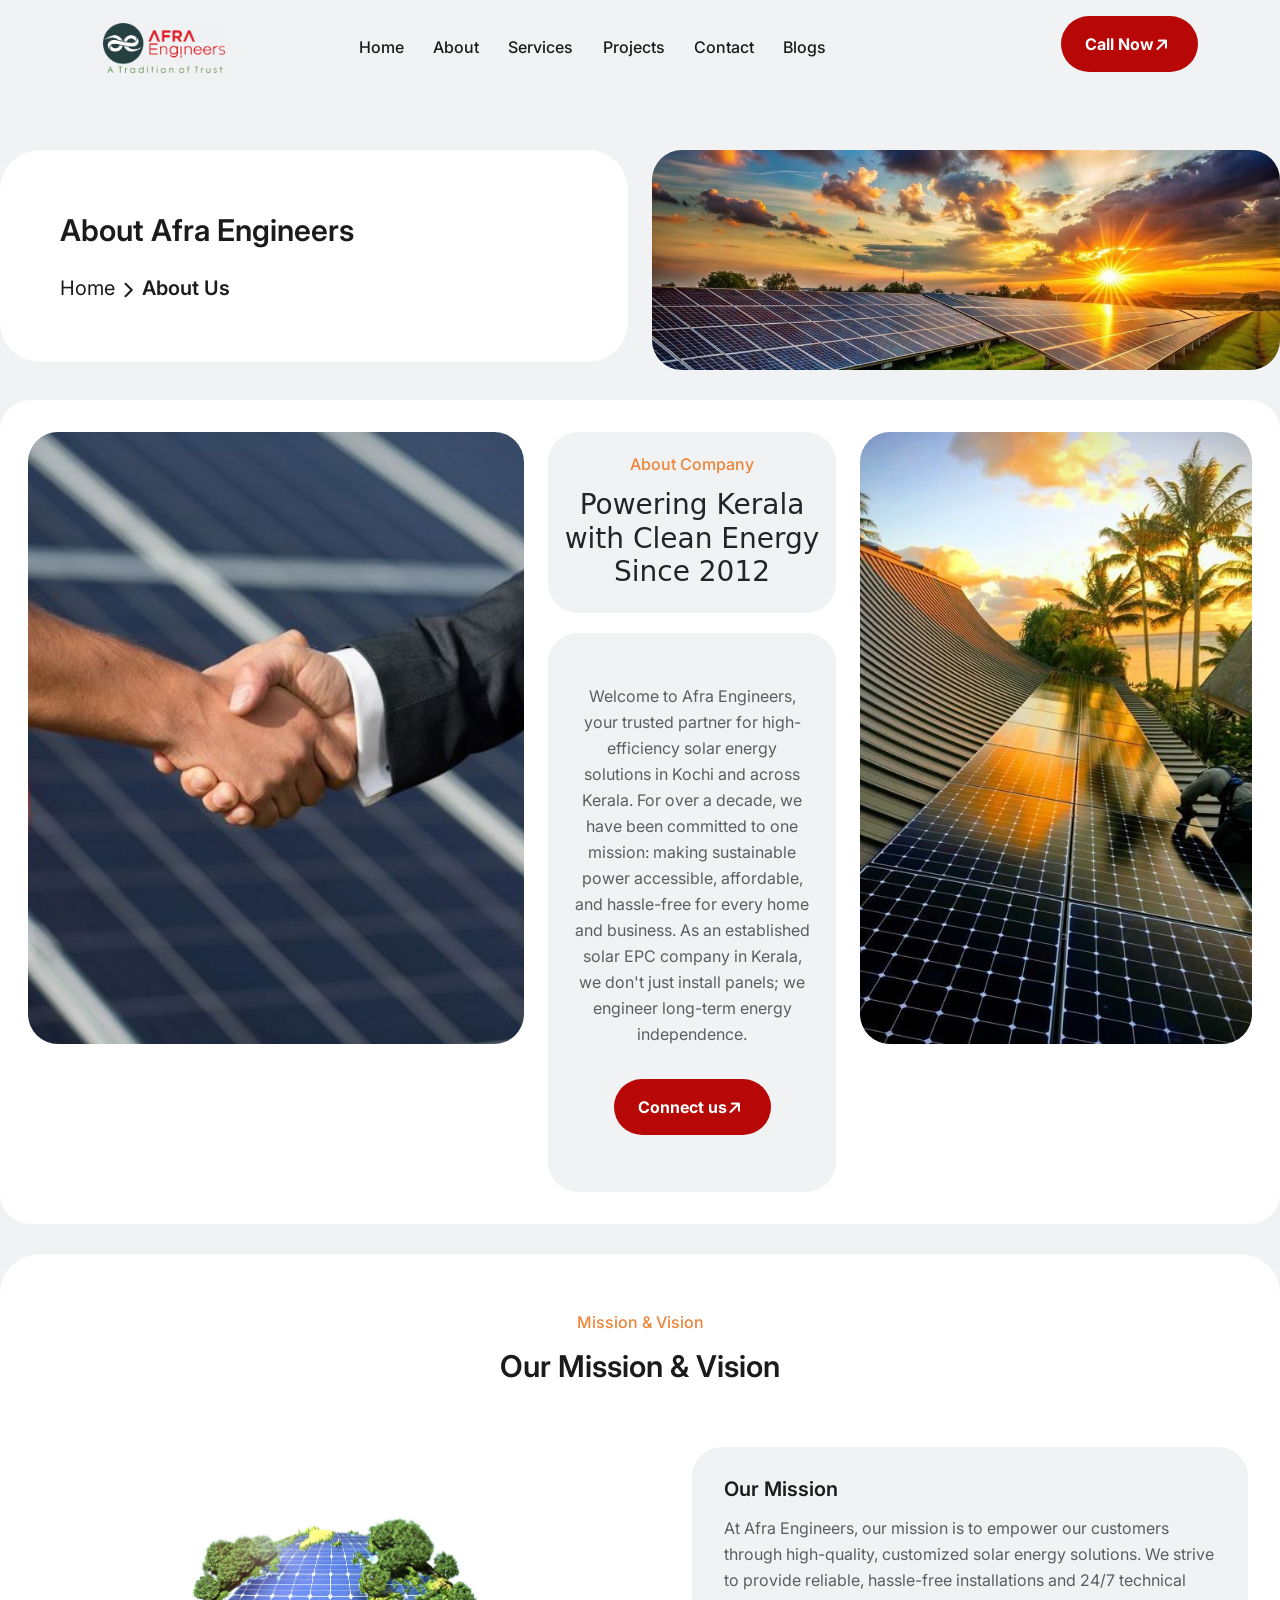
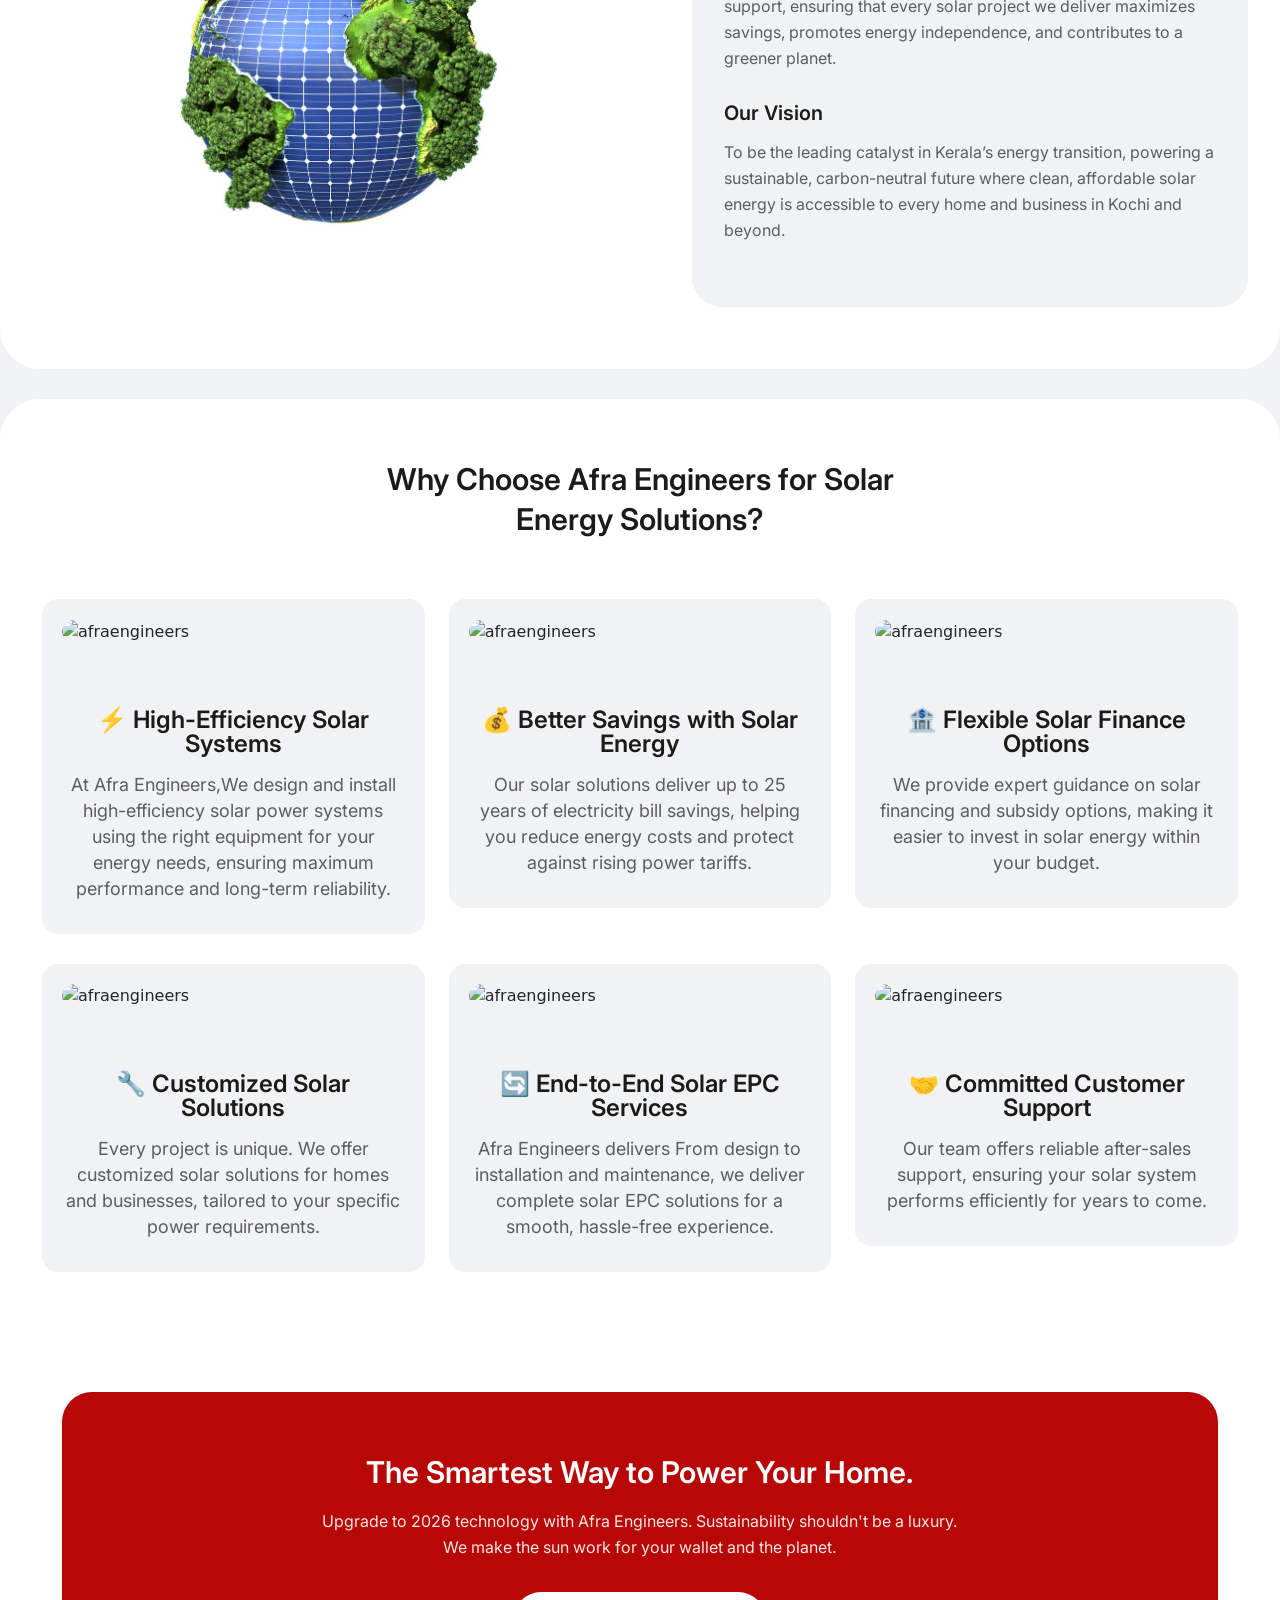
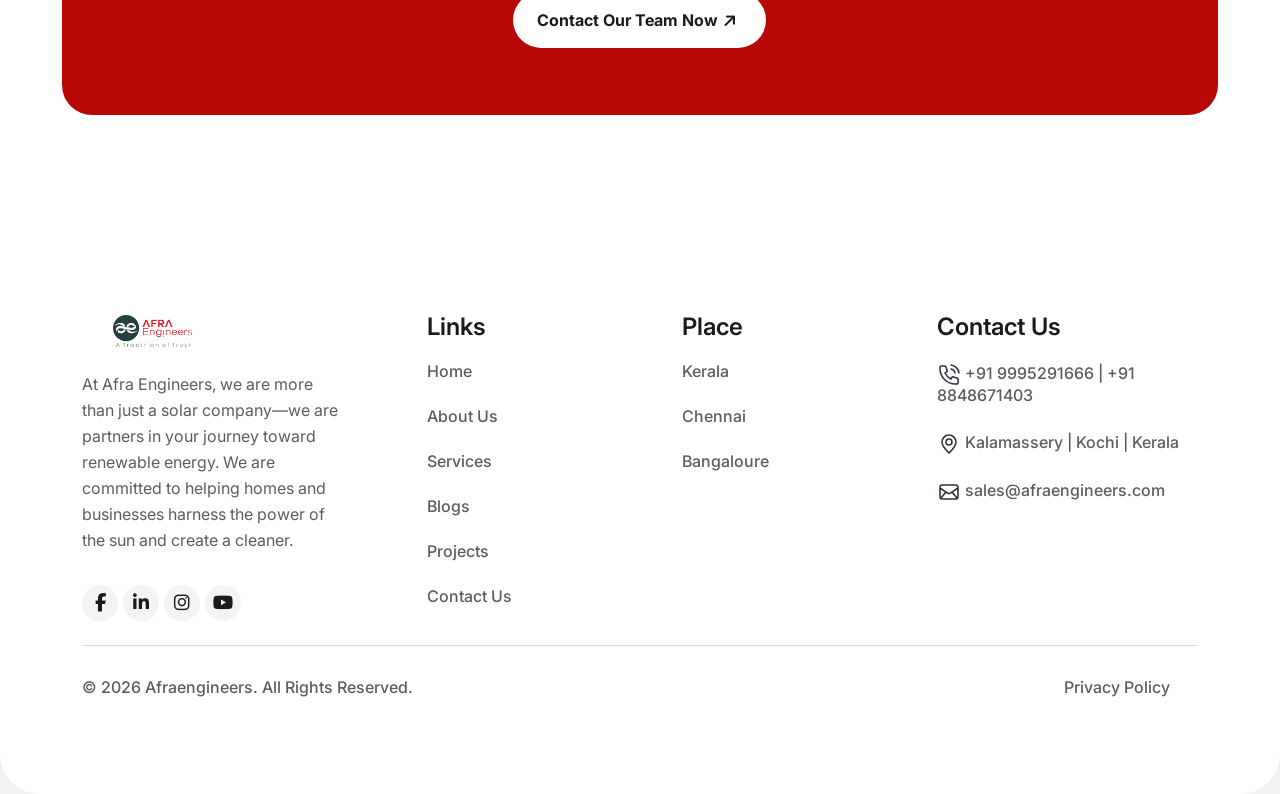
==== commit dedba185: "bug fixes" ====
--- a/about-us.html
+++ b/about-us.html
@@ -28,6 +28,7 @@
   <link rel="stylesheet" href="assets/css/plugins/swiper-slider.css">
   <link rel="stylesheet" href="assets/css/plugins/odometer.css">
   <link rel="stylesheet" href="assets/css/main.css">
+  <link rel="stylesheet" href="https://cdnjs.cloudflare.com/ajax/libs/font-awesome/6.4.0/css/all.min.css">
 </head>
 
 <body class="body1 b-bg1">
@@ -73,8 +74,7 @@
                   </li>
                   <li><a href="our-service.html">Services<span><i class="fa-solid d-lg-inline d-none"></i></span></a>
                   </li>
-                  <li><a href="property-details-v1.html">Projects<span><i
-                          class="fa-solid d-lg-inline d-none"></i></span></a>
+                  <li><a href="projects.html">Projects<span><i class="fa-solid d-lg-inline d-none"></i></span></a>
                   </li>
                   <li><a href="contact.html">Contact<span><i class="fa-solid d-lg-inline d-none"></i></span></a>
                   </li>
@@ -87,7 +87,7 @@
           <div class="col-lg-3 col-md-6 col-6">
             <div class="vl-hero-btn text-end">
               <div class="btn-area1">
-                <a  href="tel:+91884 867 1403"class="vl-btn1">Call Now<span class="arrow1"><i
+                <a href="tel:+91884 867 1403" class="vl-btn1">Call Now<span class="arrow1"><i
                       class="fa-solid fa-arrow-right"></i></span><span class="arrow2"><i
                       class="fa-solid fa-arrow-right"></i></span></a>
               </div>
@@ -104,7 +104,7 @@
   </header>
   <!--=====HEADER END =======-->
   <!--===== MOBILE HEADER STARTS =======-->
- <div class="homepage4-body">
+  <div class="homepage4-body">
     <div class="vl-offcanvas">
       <div class="vl-offcanvas-wrapper">
         <div class="vl-offcanvas-header d-flex justify-content-between align-items-center mb-90">
@@ -354,76 +354,6 @@
     </div>
 
     <div class="space30"></div>
-
-    <!--===== TEAM AREA STARTS =======-->
-    <!-- <div class="team1">
-    <div class="container-fluid">
-      <div class="row">
-        <div class="col-lg-9 m-auto">
-          <div class="heading1 text-center space-margin60">
-            <h5>Founders Of Afraengineers</h5>
-            <div class="space16"></div>
-            <h2>Meet The Experts Behind afra engineers</h2>
-          </div>
-        </div>
-      </div>
-      <div class="row">
-        <div class="col-lg-3 col-md-6">
-          <div class="team-widget-boxarea">
-            <div class="img1">
-              <img src="assets/img/all-images/team/team-img1.png" alt="afraengineers">
-              <div class="share">
-                <a href="#"><svg xmlns="http://www.w3.org/2000/svg" width="28" height="28" viewBox="0 0 28 28" fill="none">
-                    <path
-                      d="M15.1352 19.6467L10.4115 17.07C9.59027 17.9477 8.42169 18.4961 7.125 18.4961C4.63972 18.4961 2.625 16.4813 2.625 13.9961C2.625 11.5108 4.63972 9.49609 7.125 9.49609C8.42162 9.49609 9.59016 10.0445 10.4113 10.922L15.1352 8.34537C15.0469 7.99356 15 7.6253 15 7.24609C15 4.76081 17.0148 2.74609 19.5 2.74609C21.9852 2.74609 24 4.76081 24 7.24609C24 9.73138 21.9852 11.7461 19.5 11.7461C18.2033 11.7461 17.0348 11.1977 16.2135 10.3201L11.4897 12.8967C11.5781 13.2485 11.625 13.6169 11.625 13.9961C11.625 14.3753 11.5781 14.7435 11.4898 15.0953L16.2136 17.672C17.0348 16.7945 18.2033 16.2461 19.5 16.2461C21.9852 16.2461 24 18.2609 24 20.7461C24 23.2313 21.9852 25.2461 19.5 25.2461C17.0148 25.2461 15 23.2313 15 20.7461C15 20.3669 15.0469 19.9985 15.1352 19.6467ZM7.125 16.2461C8.36764 16.2461 9.375 15.2388 9.375 13.9961C9.375 12.7534 8.36764 11.7461 7.125 11.7461C5.88236 11.7461 4.875 12.7534 4.875 13.9961C4.875 15.2388 5.88236 16.2461 7.125 16.2461ZM19.5 9.49609C20.7427 9.49609 21.75 8.48874 21.75 7.24609C21.75 6.00345 20.7427 4.99609 19.5 4.99609C18.2573 4.99609 17.25 6.00345 17.25 7.24609C17.25 8.48874 18.2573 9.49609 19.5 9.49609ZM19.5 22.9961C20.7427 22.9961 21.75 21.9888 21.75 20.7461C21.75 19.5034 20.7427 18.4961 19.5 18.4961C18.2573 18.4961 17.25 19.5034 17.25 20.7461C17.25 21.9888 18.2573 22.9961 19.5 22.9961Z"
-                      fill="white" />
-                  </svg></a>
-              </div>
-              <ul>
-                <li><a href="#"><i class="fa-brands fa-facebook-f"></i></a></li>
-                <li><a href="#"><i class="fa-brands fa-linkedin-in"></i></a></li>
-                <li><a href="#"><i class="fa-brands fa-instagram"></i></a></li>
-              </ul>
-            </div>
-            <div class="space20"></div>
-            <div class="textarea">
-              <a href="#">Henry Nicolas</a>
-              <div class="space12"></div>
-              <p>Founder & CEO</p>
-            </div>
-          </div>
-        </div>
-        
-        <div class="col-lg-3 col-md-6">
-          <div class="team-widget-boxarea">
-            <div class="img1">
-              <img src="assets/img/all-images/team/team-img4.png" alt="afraengineers">
-              <div class="share">
-                <a href="#"><svg xmlns="http://www.w3.org/2000/svg" width="28" height="28" viewBox="0 0 28 28" fill="none">
-                    <path
-                      d="M15.1352 19.6467L10.4115 17.07C9.59027 17.9477 8.42169 18.4961 7.125 18.4961C4.63972 18.4961 2.625 16.4813 2.625 13.9961C2.625 11.5108 4.63972 9.49609 7.125 9.49609C8.42162 9.49609 9.59016 10.0445 10.4113 10.922L15.1352 8.34537C15.0469 7.99356 15 7.6253 15 7.24609C15 4.76081 17.0148 2.74609 19.5 2.74609C21.9852 2.74609 24 4.76081 24 7.24609C24 9.73138 21.9852 11.7461 19.5 11.7461C18.2033 11.7461 17.0348 11.1977 16.2135 10.3201L11.4897 12.8967C11.5781 13.2485 11.625 13.6169 11.625 13.9961C11.625 14.3753 11.5781 14.7435 11.4898 15.0953L16.2136 17.672C17.0348 16.7945 18.2033 16.2461 19.5 16.2461C21.9852 16.2461 24 18.2609 24 20.7461C24 23.2313 21.9852 25.2461 19.5 25.2461C17.0148 25.2461 15 23.2313 15 20.7461C15 20.3669 15.0469 19.9985 15.1352 19.6467ZM7.125 16.2461C8.36764 16.2461 9.375 15.2388 9.375 13.9961C9.375 12.7534 8.36764 11.7461 7.125 11.7461C5.88236 11.7461 4.875 12.7534 4.875 13.9961C4.875 15.2388 5.88236 16.2461 7.125 16.2461ZM19.5 9.49609C20.7427 9.49609 21.75 8.48874 21.75 7.24609C21.75 6.00345 20.7427 4.99609 19.5 4.99609C18.2573 4.99609 17.25 6.00345 17.25 7.24609C17.25 8.48874 18.2573 9.49609 19.5 9.49609ZM19.5 22.9961C20.7427 22.9961 21.75 21.9888 21.75 20.7461C21.75 19.5034 20.7427 18.4961 19.5 18.4961C18.2573 18.4961 17.25 19.5034 17.25 20.7461C17.25 21.9888 18.2573 22.9961 19.5 22.9961Z"
-                      fill="white" />
-                  </svg></a>
-              </div>
-              <ul>
-                <li><a href="#"><i class="fa-brands fa-facebook-f"></i></a></li>
-                <li><a href="#"><i class="fa-brands fa-linkedin-in"></i></a></li>
-                <li><a href="#"><i class="fa-brands fa-instagram"></i></a></li>
-              </ul>
-            </div>
-            <div class="space20"></div>
-            <div class="textarea">
-              <a href="#">Daniel Williams</a>
-              <div class="space12"></div>
-              <p>Services Manager</p>
-            </div>
-          </div>
-        </div>
-      </div>
-    </div>
-  </div> -->
-    <!--===== TEAM AREA ENDS =======-->
-    <div class="space30"></div>
     <!--===== FOOTER AREA STARTS =======-->
     <div class="footer-cta-bg-area">
       <div class="cta1-section-area">
@@ -437,7 +367,7 @@
                   sun work for your wallet and the planet. </p>
                 <div class="space32"></div>
                 <div class="btn-area1">
-                  <a  href="tel:+91884 867 1403" class="vl-btn1">Contact Our Team Now <span class="arrow1"><i
+                  <a href="tel:+91884 867 1403" class="vl-btn1">Contact Our Team Now <span class="arrow1"><i
                         class="fa-solid fa-arrow-right"></i></span><span class="arrow2"><i
                         class="fa-solid fa-arrow-right"></i></span></a>
                 </div>
@@ -446,7 +376,7 @@
           </div>
         </div>
       </div>
-      <div class="space80"></div>
+
       <div class="vl-footer3-section-area">
         <div class="container">
           <div class="row">
@@ -460,10 +390,14 @@
                   sun and create a cleaner.</p>
                 <div class="space32"></div>
                 <ul>
-                  <li><a href="#"><i class="fa-brands fa-facebook-f"></i></a></li>
-                  <li><a href="#"><i class="fa-brands fa-linkedin-in"></i></a></li>
-                  <li><a href="#"><i class="fa-brands fa-instagram"></i></a></li>
-                  <li><a href="#"><i class="fa-brands fa-youtube"></i></a></li>
+                  <li><a href="https://www.facebook.com/share/1EUB5ST9ZU/?mibextid=wwXIfr" target="_blank"><i
+                        class="fa-brands fa-facebook-f"></i></a></li>
+                  <li><a href="https://www.linkedin.com/company/afra-engineers/" target="_blank"><i
+                        class="fa-brands fa-linkedin-in"></i></a></li>
+                  <li><a href="https://www.instagram.com/afra_engineers?igsh=bXU1ZWlwMWoyMHNr" target="_blank"><i
+                        class="fa-brands fa-instagram"></i></a></li>
+                  <li><a href="https://youtube.com/@afraengineers?si=V4Ce45V0qRgirNmI" target="_blank"><i
+                        class="fa-brands fa-youtube"></i></a></li>
                 </ul>
               </div>
             </div>
@@ -472,10 +406,11 @@
               <div class="footer-widget-area foot-padding1">
                 <h3>Links</h3>
                 <ul>
-                  <li><a href="index-2.html">Home</a></li>
+                  <li><a href="index.html">Home</a></li>
                   <li><a href="about-us.html">About Us</a></li>
                   <li><a href="our-service.html">Services</a></li>
-                  <li><a href="property-halfmap-grid.html">Properties</a></li>
+                  <li><a href="blog-detail.html">Blogs</a></li>
+                  <li><a href="projects.html">Projects</a></li>
                   <li><a href="contact.html">Contact Us</a></li>
                 </ul>
               </div>
@@ -485,9 +420,9 @@
               <div class="footer-widget-area foot-padding2">
                 <h3>Place</h3>
                 <ul>
-                  <li><a href="#">KERALA</a></li>
-                  <li><a href="#">CHENNAI</a></li>
-                  <li><a href="#">BANGALOURE</a></li>
+                  <li><a>Kerala</a></li>
+                  <li><a>Chennai</a></li>
+                  <li><a>Bangaloure</a></li>
                 </ul>
               </div>
             </div>
@@ -496,7 +431,7 @@
               <div class="footer-widget-area">
                 <h3>Contact Us</h3>
                 <ul>
-                  <li><a href="tel:+11234567890"><svg xmlns="http://www.w3.org/2000/svg" width="24" height="24"
+                  <li><a href="tel:+918848671403"><svg xmlns="http://www.w3.org/2000/svg" width="24" height="24"
                         viewBox="0 0 24 24" fill="none">
                         <path
                           d="M14.05 6C15.0268 6.19057 15.9244 6.66826 16.6281 7.37194C17.3318 8.07561 17.8095 8.97326 18 9.95M14.05 2C16.0793 2.22544 17.9716 3.13417 19.4163 4.57701C20.8609 6.01984 21.7721 7.91101 22 9.94M18.5 21C9.93959 21 3 14.0604 3 5.5C3 5.11378 3.01413 4.73086 3.04189 4.35173C3.07375 3.91662 3.08968 3.69907 3.2037 3.50103C3.29814 3.33701 3.4655 3.18146 3.63598 3.09925C3.84181 3 4.08188 3 4.56201 3H7.37932C7.78308 3 7.98496 3 8.15802 3.06645C8.31089 3.12515 8.44701 3.22049 8.55442 3.3441C8.67601 3.48403 8.745 3.67376 8.88299 4.05321L10.0491 7.26005C10.2096 7.70153 10.2899 7.92227 10.2763 8.1317C10.2643 8.31637 10.2012 8.49408 10.0942 8.64506C9.97286 8.81628 9.77145 8.93713 9.36863 9.17882L8 10C9.2019 12.6489 11.3501 14.7999 14 16L14.8212 14.6314C15.0629 14.2285 15.1837 14.0271 15.3549 13.9058C15.5059 13.7988 15.6836 13.7357 15.8683 13.7237C16.0777 13.7101 16.2985 13.7904 16.74 13.9509L19.9468 15.117C20.3262 15.255 20.516 15.324 20.6559 15.4456C20.7795 15.553 20.8749 15.6891 20.9335 15.842C21 16.015 21 16.2169 21 16.6207V19.438C21 19.9181 21 20.1582 20.9007 20.364C20.8185 20.5345 20.663 20.7019 20.499 20.7963C20.3009 20.9103 20.0834 20.9262 19.6483 20.9581C19.2691 20.9859 18.8862 21 18.5 21Z"
@@ -510,72 +445,16 @@
                         <path
                           d="M12 13C13.6569 13 15 11.6569 15 10C15 8.34315 13.6569 7 12 7C10.3431 7 9 8.34315 9 10C9 11.6569 10.3431 13 12 13Z"
                           stroke="#31353D" stroke-width="1.6" stroke-linecap="round" stroke-linejoin="round" />
-                      </svg>Kalamassery | Kochi | Kerala</a></li>
+                      </svg> Kalamassery | Kochi | Kerala</a></li>
                   <li><a href="mailto:afraengineers@gmailcom"><svg xmlns="http://www.w3.org/2000/svg" width="24"
                         height="24" viewBox="0 0 24 24" fill="none">
                         <path
                           d="M4 18L9 12M20 18L15 12M3 8L10.225 12.8166C10.8665 13.2443 11.1872 13.4582 11.5339 13.5412C11.8403 13.6147 12.1597 13.6147 12.4661 13.5412C12.8128 13.4582 13.1335 13.2443 13.775 12.8166L21 8M6.2 19H17.8C18.9201 19 19.4802 19 19.908 18.782C20.2843 18.5903 20.5903 18.2843 20.782 17.908C21 17.4802 21 16.9201 21 15.8V8.2C21 7.0799 21 6.51984 20.782 6.09202C20.5903 5.71569 20.2843 5.40973 19.908 5.21799C19.4802 5 18.9201 5 17.8 5H6.2C5.0799 5 4.51984 5 4.09202 5.21799C3.71569 5.40973 3.40973 5.71569 3.21799 6.09202C3 6.51984 3 7.07989 3 8.2V15.8C3 16.9201 3 17.4802 3.21799 17.908C3.40973 18.2843 3.71569 18.5903 4.09202 18.782C4.51984 19 5.07989 19 6.2 19Z"
                           stroke="#31353D" stroke-width="1.6" stroke-linecap="round" stroke-linejoin="round" />
-                      </svg>sales@afraengineers.com</a></li>
+                      </svg> sales@afraengineers.com</a></li>
                   <li>
                   </li>
                 </ul>
-              </div>
-            </div>
-            <div class="col-lg-3 col-md-4">
-              <div class="space30 d-lg-none d-block"></div>
-              <div class="footer-widget-area">
-                <h3>Instagram Post</h3>
-                <div class="row">
-                  <div class="col-lg-4 col-4">
-                    <div class="footer-img">
-                      <img src="assets/img/all-images/footer/footer-img1.png" alt="afraengineers">
-                      <div class="icons">
-                        <a href="#"><i class="fa-brands fa-instagram"></i></a>
-                      </div>
-                    </div>
-                  </div>
-                  <div class="col-lg-4 col-4">
-                    <div class="footer-img">
-                      <img src="assets/img/all-images/footer/footer-img2.png" alt="afraengineers">
-                      <div class="icons">
-                        <a href="#"><i class="fa-brands fa-instagram"></i></a>
-                      </div>
-                    </div>
-                  </div>
-                  <div class="col-lg-4 col-4">
-                    <div class="footer-img">
-                      <img src="assets/img/all-images/footer/footer-img3.png" alt="afraengineers">
-                      <div class="icons">
-                        <a href="#"><i class="fa-brands fa-instagram"></i></a>
-                      </div>
-                    </div>
-                  </div>
-                  <div class="col-lg-4 col-4">
-                    <div class="footer-img">
-                      <img src="assets/img/all-images/footer/footer-img4.png" alt="afraengineers">
-                      <div class="icons">
-                        <a href="#"><i class="fa-brands fa-instagram"></i></a>
-                      </div>
-                    </div>
-                  </div>
-                  <div class="col-lg-4 col-4">
-                    <div class="footer-img">
-                      <img src="assets/img/all-images/footer/footer-img5.png" alt="afraengineers">
-                      <div class="icons">
-                        <a href="#"><i class="fa-brands fa-instagram"></i></a>
-                      </div>
-                    </div>
-                  </div>
-                  <div class="col-lg-4 col-4">
-                    <div class="footer-img">
-                      <img src="assets/img/all-images/footer/footer-img6.png" alt="afraengineers">
-                      <div class="icons">
-                        <a href="#"><i class="fa-brands fa-instagram"></i></a>
-                      </div>
-                    </div>
-                  </div>
-                </div>
               </div>
             </div>
           </div>
@@ -585,7 +464,6 @@
               <p>© 2026 Afraengineers. All Rights Reserved.</p>
               <ul>
                 <li><a href="privacy-policy.html">Privacy Policy</a><span></span></li>
-                <li><a href="privacy-policy.html">Terms Of Condition</a></li>
               </ul>
             </div>
           </div>
--- a/assets/css/main.css
+++ b/assets/css/main.css
@@ -4270,8 +4270,7 @@
 }
 
 .blog-inner-section .blog-siderbar .posts-area .post-auhtor-area .img1 img {
-  height: 120px;
-  width: 120px;
+  width: 130px;
   object-fit: cover;
   border-radius: 4px;
   max-width: 120px;
@@ -14332,26 +14331,60 @@
 }
 
 .pro-location1 .cs_case_study_thumb {
-  background-image: url(../img/all-images/items/item-img2.png);
+  background-image: url(../img/all-images/projects/pro1.jpg);
   background-position: center;
   background-size: cover;
   background-repeat: no-repeat;
 }
 
 .pro-location1 .cs_case_study_thumb.cs_case_study_thumb2 {
-  background-image: url(../img/all-images/items/item-img3.png);
+  background-image: url(../img/all-images/projects/pro2.jpg);
   background-position: center;
   background-size: cover;
   background-repeat: no-repeat;
 }
 
-.pro-location1 .cs_case_study_thumb.cs_case_study_thumb3 {
-  background-image: url(../img/all-images/items/item-img4.png);
+.pro-location1 .cs_case_study_thumb.cs_case_study_thumb4 {
+  background-image: url(../img/all-images/projects/pro4.jpg);
   background-position: center;
   background-size: cover;
   background-repeat: no-repeat;
 }
 
+.pro-location1 .cs_case_study_thumb.cs_case_study_thumb5 {
+  background-image: url(../img/all-images/projects/pro5.jpg);
+  background-position: center;
+  background-size: cover;
+  background-repeat: no-repeat;
+}
+
+.pro-location1 .cs_case_study_thumb.cs_case_study_thumb6 {
+  background-image: url(../img/all-images/projects/pro6.jpeg);
+  background-position: center;
+  background-size: cover;
+  background-repeat: no-repeat;
+}
+
+.pro-location1 .cs_case_study_thumb.cs_case_study_thumb9 {
+  background-image: url(../img/all-images/projects/pro9.jpg);
+  background-position: center;
+  background-size: cover;
+  background-repeat: no-repeat;
+}
+
+.pro-location1 .cs_case_study_thumb.cs_case_study_thumb11 {
+  background-image: url(../img/all-images/projects/pro11.jpg);
+  background-position: center;
+  background-size: cover;
+  background-repeat: no-repeat;
+}
+
+.pro-location1 .cs_case_study_thumb.cs_case_study_thumb12 {
+  background-image: url(../img/all-images/projects/pro12.jpg);
+  background-position: center;
+  background-size: cover;
+  background-repeat: no-repeat;
+}
 .pro-location1 .cs_case_study.cs_style_1.cs_hover_active {
   margin: 0px 8px;
   border-radius: 30px;
